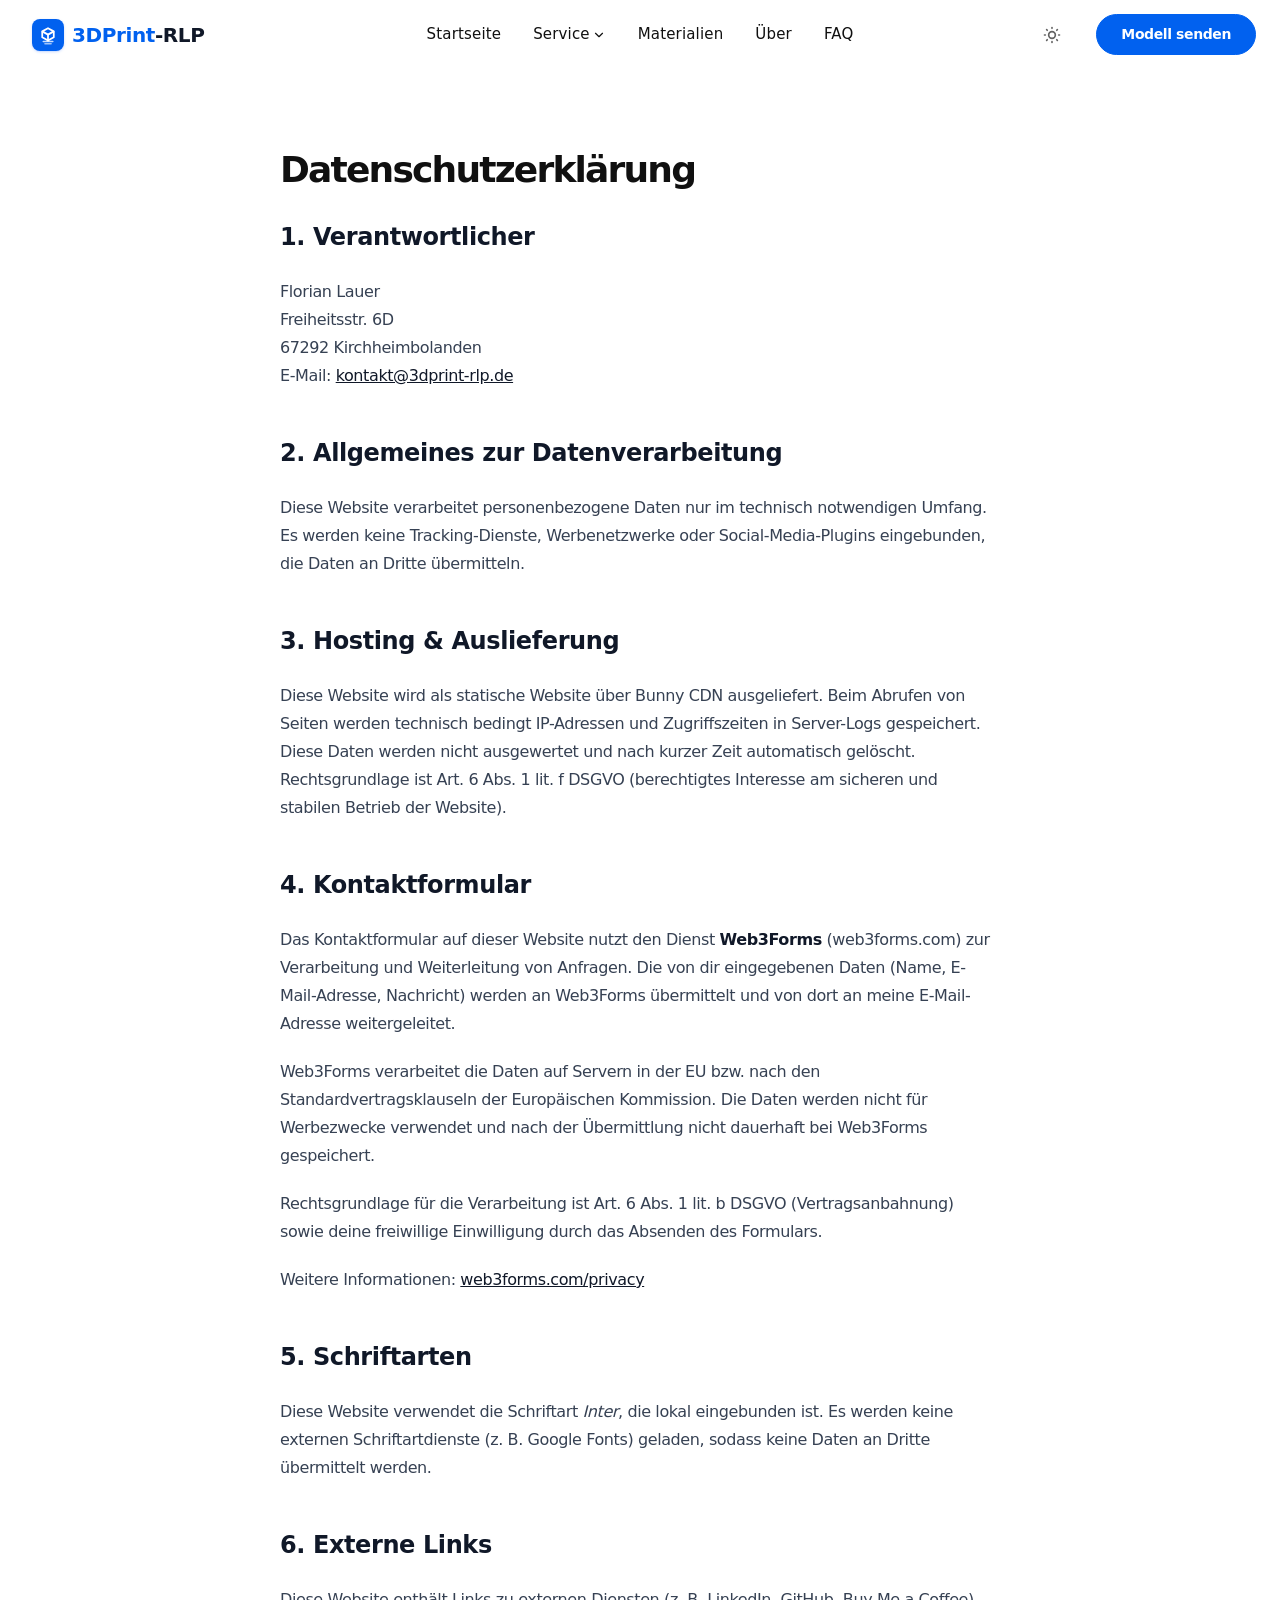
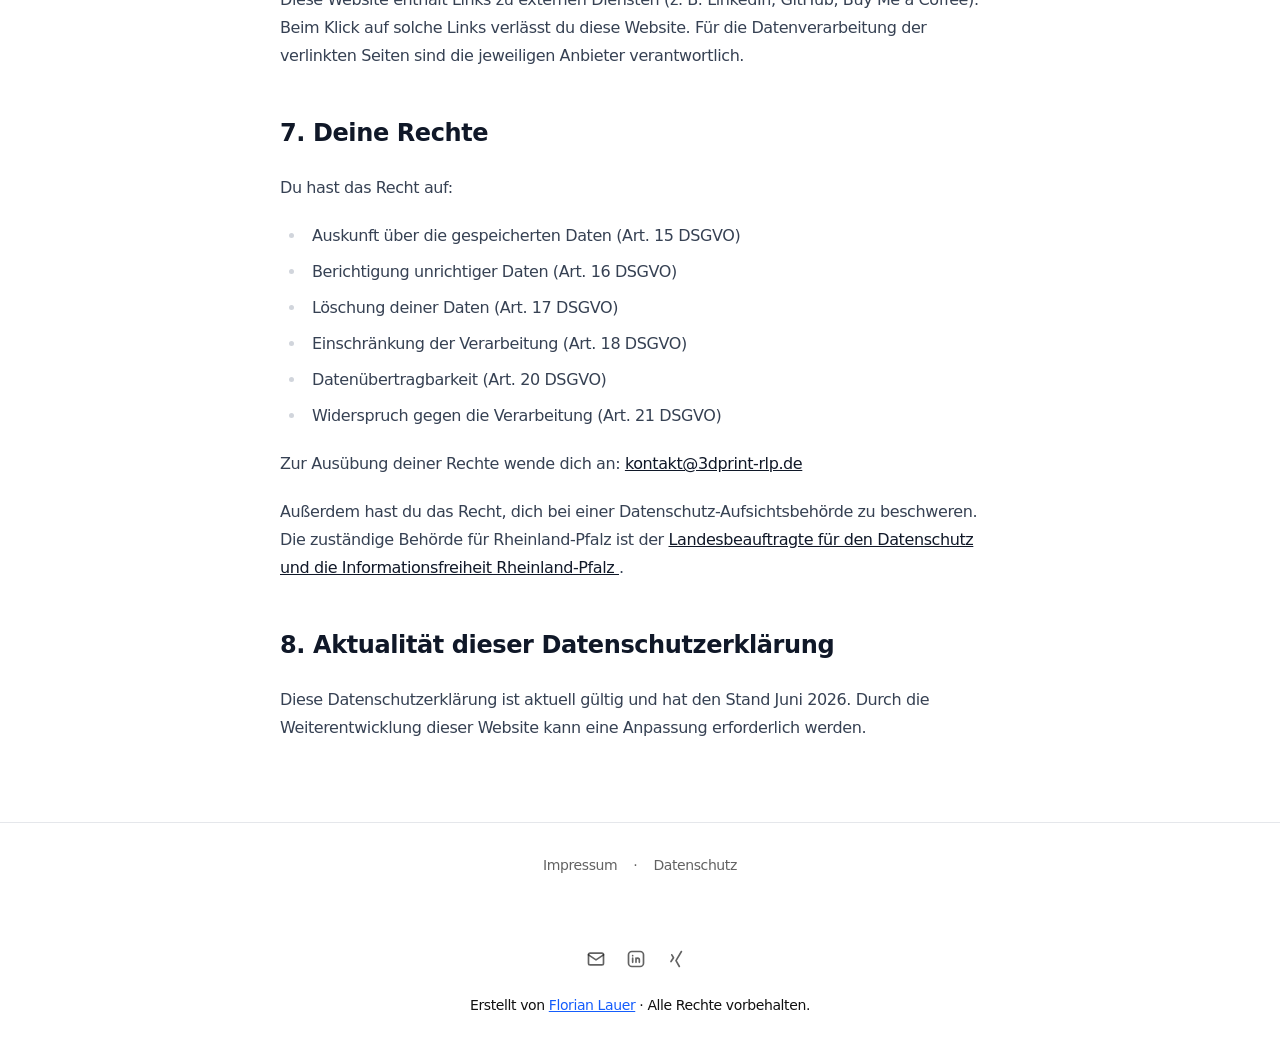
==== datenschutz/index.html @ cd45225e "deploy: laitco/3DPrint-RLP.de-Website@46333b8ae095e469c9eaa00bac19aee03173ee6d" ====
<!DOCTYPE html><html class="2xl:text-[20px]" dir="ltr" lang="de"><head><meta charset="UTF-8"><meta content="width=device-width,initial-scale=1" name="viewport"><link href="/sitemap-index.xml" rel="sitemap"><link href="[data-uri]" rel="shortcut icon"><link href="/_astro/favicon.B-3lZ6lV.svg" rel="icon" type="image/svg+xml"><link href="/_astro/favicon-16x16.CPQlSgik.png" rel="icon" sizes="16x16" type="image/png"><link href="/_astro/favicon-32x32.BfTQ4vm6.png" rel="icon" sizes="32x32" type="image/png"><link href="/_astro/apple-touch-icon.D1D8XJqk.png" rel="apple-touch-icon" sizes="180x180"><link href="/_astro/android-chrome-192x192.CGfPVZnA.png" rel="icon" sizes="192x192" type="image/png"><link href="/_astro/android-chrome-512x512.DG6S8uuY.png" rel="icon" sizes="512x512" type="image/png"><link href="/site.webmanifest" rel="manifest"><style>:root{--cc-font-family:'Inter Variable',sans-serif;--cc-modal-border-radius:1rem;--cc-btn-border-radius:9999px;--cc-bg:#ffffff;--cc-primary-color:#111827;--cc-secondary-color:#6b7280;--cc-btn-primary-bg:rgb(1 97 239);--cc-btn-primary-color:#ffffff;--cc-btn-primary-border-color:rgb(1 97 239);--cc-btn-primary-hover-bg:rgb(1 78 190);--cc-btn-primary-hover-color:#ffffff;--cc-btn-primary-hover-border-color:rgb(1 78 190);--cc-separator-border-color:#e5e7eb;--cc-footer-bg:#f9fafb;--cc-footer-border-color:#e5e7eb}#cc-main.cc--darkmode{--cc-bg:rgb(15 23 42);--cc-primary-color:rgb(229 236 246);--cc-secondary-color:rgb(148 163 184);--cc-btn-primary-bg:rgb(1 97 239);--cc-btn-primary-color:#ffffff;--cc-btn-primary-border-color:rgb(1 97 239);--cc-btn-primary-hover-bg:rgb(1 78 190);--cc-btn-primary-hover-color:#ffffff;--cc-btn-primary-hover-border-color:rgb(1 78 190);--cc-separator-border-color:rgb(255 255 255 / 8%);--cc-footer-bg:rgb(9 15 29);--cc-footer-border-color:rgb(255 255 255 / 8%);--cc-footer-color:rgb(148 163 184)}#cc-main .cm{box-shadow:0 4px 32px rgb(0 0 0 / 20%);border:1px solid var(--cc-separator-border-color)}#cc-main .cm__title{font-weight:600;font-size:1rem}#cc-main .cm__desc{font-size:.875rem;line-height:1.6}#cc-main .cm__btn{font-weight:500;font-size:.875rem}:root{--aw-font-sans:'Inter Variable';--aw-font-serif:'Inter Variable';--aw-font-heading:'Inter Variable';--aw-color-primary:rgb(1 97 239);--aw-color-secondary:rgb(1 84 207);--aw-color-accent:rgb(109 40 217);--aw-color-text-heading:rgb(0 0 0);--aw-color-text-default:rgb(16 16 16);--aw-color-text-muted:rgb(16 16 16 / 66%);--aw-color-bg-page:rgb(255 255 255);--aw-color-bg-page-dark:rgb(3 6 32)}.dark{--aw-font-sans:'Inter Variable';--aw-font-serif:'Inter Variable';--aw-font-heading:'Inter Variable';--aw-color-primary:rgb(1 97 239);--aw-color-secondary:rgb(1 84 207);--aw-color-accent:rgb(109 40 217);--aw-color-text-heading:rgb(247, 248, 248);--aw-color-text-default:rgb(229 236 246);--aw-color-text-muted:rgb(229 236 246 / 66%);--aw-color-bg-page:rgb(3 6 32)}</style><script>!function(){const e="system";function t(e){"dark"===e?document.documentElement.classList.add("dark"):document.documentElement.classList.remove("dark");const t=document.querySelectorAll("[data-aw-toggle-color-scheme] > input");t&&t.length&&t.forEach(t=>{t.checked="dark"!==e})}e&&e.endsWith(":only")||(localStorage.theme,0)?t(e.replace(":only","")):"dark"===localStorage.theme||!("theme"in localStorage)&&window.matchMedia("(prefers-color-scheme: dark)").matches?t("dark"):t("light")}()</script><title>Datenschutzerklärung — 3DPrint-RLP</title><link href="https://www.3dprint-rlp.de/datenschutz" rel="canonical"><meta content="3D-Druck Service in Rheinland-Pfalz: 3D-Modell senden, Material und Zweck beschreiben und gedruckte Bauteile, Prototypen oder Ersatzteile erhalten." name="description"><meta content="noindex, nofollow" name="robots"><meta content="Datenschutzerklärung" property="og:title"><meta content="website" property="og:type"><meta content="https://www.3dprint-rlp.de/_astro/hero-3dprint-rlp-minimal.CckD0odZ_Z41UoC.jpg" property="og:image"><meta content="https://www.3dprint-rlp.de/datenschutz" property="og:url"><meta content="3D-Druck Service in Rheinland-Pfalz: 3D-Modell senden, Material und Zweck beschreiben und gedruckte Bauteile, Prototypen oder Ersatzteile erhalten." property="og:description"><meta content="de" property="og:locale"><meta content="3DPrint-RLP" property="og:site_name"><meta content="https://www.3dprint-rlp.de/_astro/hero-3dprint-rlp-minimal.CckD0odZ_Z41UoC.jpg" property="og:image:url"><meta content="1200" property="og:image:width"><meta content="626" property="og:image:height"><meta content="Datenschutzerklärung" property="og:image:alt"><meta content="summary_large_image" name="twitter:card"><meta content="@LauerFlorian" name="twitter:site"><meta content="@LauerFlorian" name="twitter:creator"><script data-id id="ga-init">if(document.getElementById("ga-init").dataset.id){var d=document.getElementById("ga-init").dataset.id;window.dataLayer=window.dataLayer||[],window.gtag=function(){dataLayer.push(arguments)},window.gtag("js",new Date),window.gtag("config",d)}</script><link href="https://images.unsplash.com" rel="preconnect"><script src="https://cloud.umami.is/script.js" data-website-id="8c199268-29fe-42d0-9d3a-f524d0a5fcac" defer="defer"></script><meta content="true" name="astro-view-transitions-enabled"><meta content="swap" name="astro-view-transitions-fallback"><script src="/_astro/ClientRouter.astro_astro_type_script_index_0_lang.CAqDO0tx.js" type="module"></script><link href="/_astro/Layout.Bp4LLK_G.css" rel="stylesheet"><script src="/_astro/page.JYoqAuaC.js" type="module"></script></head><body class="antialiased bg-page text-default tracking-tight"><script type="module">function t(){const t=document.getElementById("cc-main");if(!t)return;const e=document.documentElement.classList.contains("dark");t.classList.toggle("cc--darkmode",e)}const c=new MutationObserver(t);c.observe(document.documentElement,{attributes:!0,attributeFilter:["class"]}),document.addEventListener("DOMContentLoaded",t)</script><header class="w-full mx-auto border-b border-gray-50/0 ease-in-out flex-none sticky top-0 transition-[opacity] z-40" data-aw-sticky-header="true" id="header"><div class="absolute inset-0"></div><div class="w-full mx-auto max-w-7xl md:grid md:grid-cols-3 md:items-center md:px-6 px-3 py-3 relative text-default"><div class="flex justify-between"><a href="/" class="items-center flex"><span class="items-center flex whitespace-nowrap gap-2 ml-2 rtl:ml-0 rtl:mr-2"><span class="items-center flex justify-center bg-primary h-8 rounded-lg shadow-blue-600/20 shadow-sm text-white w-8" aria-hidden="true"><svg class="w-6 h-6" fill="none" viewBox="0 0 512 512"><path d="M256 111 133 179l123 69 123-69-123-68Z" stroke="currentColor" stroke-width="38" stroke-linejoin="round"></path><path d="M133 179v126l123 69 123-69V179" stroke="currentColor" stroke-width="38" stroke-linejoin="round"></path><path d="M256 248v126" stroke="currentColor" stroke-width="38" stroke-linecap="round"></path><path d="M154 397h204" stroke="currentColor" stroke-width="32" stroke-linecap="round" opacity="0.78"></path><path d="M190 443h132" stroke="currentColor" stroke-width="32" stroke-linecap="round" opacity="0.62"></path></svg> </span><span class="font-bold md:text-xl text-2xl"><span class="text-primary">3DPrint</span><span class="dark:text-white text-gray-900">-RLP</span></span></span></a><div class="items-center flex md:hidden"><button class="items-center flex flex-col cursor-pointer group h-12 justify-center rounded w-12" type="button" aria-label="Toggle Menu" data-aw-toggle-menu><span class="sr-only">Toggle Menu</span> <span class="transition bg-black dark:bg-white duration-200 ease h-0.5 my-1 opacity-80 rounded-full transform w-6 group-[.expanded]:rotate-45 group-[.expanded]:translate-y-2.5" aria-hidden="true"></span> <span class="transition bg-black dark:bg-white duration-200 ease h-0.5 my-1 opacity-80 rounded-full transform w-6 group-[.expanded]:opacity-0" aria-hidden="true"></span> <span class="transition bg-black dark:bg-white duration-200 ease h-0.5 my-1 opacity-80 rounded-full transform w-6 group-[.expanded]:-rotate-45 group-[.expanded]:-translate-y-2.5" aria-hidden="true"></span></button></div></div><nav aria-label="Main navigation" class="items-center md:w-auto w-full hidden md:flex md:justify-self-center md:mx-5 md:overflow-visible overflow-x-hidden overflow-y-auto text-default"><ul class="flex flex-col font-medium md:flex-row md:justify-center md:self-center md:text-[0.9375rem] md:w-auto text-xl tracking-[0.01rem] w-full"><li class><a href="/" class="items-center flex whitespace-nowrap dark:hover:text-white hover:text-link px-4 py-3">Startseite</a></li><li class="dropdown"><button class="items-center flex whitespace-nowrap dark:hover:text-white hover:text-link px-4 py-3" type="button">Service <svg class="rtl:ml-0 h-3.5 hidden md:inline ml-0.5 rtl:mr-0.5 w-3.5" data-icon="tabler:chevron-down" height="1em" width="1em"><symbol id="ai:tabler:chevron-down" viewBox="0 0 24 24"><path d="m6 9l6 6l6-6" stroke="currentColor" stroke-width="2" stroke-linecap="round" fill="none" stroke-linejoin="round"/></symbol><use href="#ai:tabler:chevron-down"></use></svg></button><ul class="dark:md:bg-dark drop-shadow-xl dropdown-menu font-medium md:absolute md:backdrop-blur-md md:bg-white/90 md:hidden md:min-w-[200px] md:pl-0 pl-4 rounded"><li><a href="/#fuer-wen" class="dark:hover:bg-gray-700 block dark:hover:text-white first:rounded-t hover:text-link last:rounded-b md:hover:bg-gray-100 px-5 py-2 whitespace-no-wrap">Für wen?</a></li><li><a href="/#leistungen" class="dark:hover:bg-gray-700 block dark:hover:text-white first:rounded-t hover:text-link last:rounded-b md:hover:bg-gray-100 px-5 py-2 whitespace-no-wrap">Leistungen</a></li><li><a href="/#ablauf" class="dark:hover:bg-gray-700 block dark:hover:text-white first:rounded-t hover:text-link last:rounded-b md:hover:bg-gray-100 px-5 py-2 whitespace-no-wrap">Ablauf</a></li></ul></li><li class><a href="/#materialien" class="items-center flex whitespace-nowrap dark:hover:text-white hover:text-link px-4 py-3">Materialien</a></li><li class><a href="/#ueber-mich" class="items-center flex whitespace-nowrap dark:hover:text-white hover:text-link px-4 py-3">Über</a></li><li class><a href="/#faq" class="items-center flex whitespace-nowrap dark:hover:text-white hover:text-link px-4 py-3">FAQ</a></li></ul></nav><div class="items-center md:w-auto w-full hidden md:flex bottom-0 fixed justify-end left-0 md:justify-self-end md:mb-0 md:p-0 md:self-center md:static p-3 rtl:left-auto rtl:right-0"><div class="items-center flex justify-between md:w-auto w-full"><div class="flex"><button class="items-center rounded-lg dark:focus:ring-gray-700 dark:hover:bg-gray-700 dark:text-gray-400 focus:outline-none focus:ring-4 focus:ring-gray-200 hover:bg-gray-100 inline-flex p-2.5 text-muted text-sm" type="button" aria-label="Toggle between Dark and Light mode" data-aw-toggle-color-scheme><svg class="w-6 h-6 md:h-5 md:inline-block md:w-5" data-icon="tabler:sun" height="1em" width="1em"><symbol id="ai:tabler:sun" viewBox="0 0 24 24"><path d="M8 12a4 4 0 1 0 8 0a4 4 0 1 0-8 0m-5 0h1m8-9v1m8 8h1m-9 8v1M5.6 5.6l.7.7m12.1-.7l-.7.7m0 11.4l.7.7m-12.1-.7l-.7.7" stroke="currentColor" stroke-width="2" stroke-linecap="round" fill="none" stroke-linejoin="round"/></symbol><use href="#ai:tabler:sun"></use></svg></button></div><span class="rtl:ml-0 ml-4 rtl:mr-4"><a href="/form" class="btn-primary font-semibold md:px-6 ml-2 px-5.5 py-2.5 shadow-none text-sm w-auto">Modell senden</a></span></div></div></div></header><main><section class="md:py-20 py-16"><div class="mx-auto px-4 sm:px-6 max-w-3xl"><h1 class="dark:text-white font-bold font-heading leading-tighter mb-8 text-4xl tracking-tighter">Datenschutzerklärung</h1><div class="dark:prose-invert max-w-none prose"><h2>1. Verantwortlicher</h2><p>Florian Lauer<br>Freiheitsstr. 6D<br>67292 Kirchheimbolanden<br>E-Mail: <a href="mailto:kontakt@3dprint-rlp.de">kontakt@3dprint-rlp.de</a></p><h2>2. Allgemeines zur Datenverarbeitung</h2><p>Diese Website verarbeitet personenbezogene Daten nur im technisch notwendigen Umfang. Es werden keine Tracking-Dienste, Werbenetzwerke oder Social-Media-Plugins eingebunden, die Daten an Dritte übermitteln.</p><h2>3. Hosting & Auslieferung</h2><p>Diese Website wird als statische Website über Bunny CDN ausgeliefert. Beim Abrufen von Seiten werden technisch bedingt IP-Adressen und Zugriffszeiten in Server-Logs gespeichert. Diese Daten werden nicht ausgewertet und nach kurzer Zeit automatisch gelöscht. Rechtsgrundlage ist Art. 6 Abs. 1 lit. f DSGVO (berechtigtes Interesse am sicheren und stabilen Betrieb der Website).</p><h2>4. Kontaktformular</h2><p>Das Kontaktformular auf dieser Website nutzt den Dienst <strong>Web3Forms</strong> (web3forms.com) zur Verarbeitung und Weiterleitung von Anfragen. Die von dir eingegebenen Daten (Name, E-Mail-Adresse, Nachricht) werden an Web3Forms übermittelt und von dort an meine E-Mail-Adresse weitergeleitet.</p><p>Web3Forms verarbeitet die Daten auf Servern in der EU bzw. nach den Standardvertragsklauseln der Europäischen Kommission. Die Daten werden nicht für Werbezwecke verwendet und nach der Übermittlung nicht dauerhaft bei Web3Forms gespeichert.</p><p>Rechtsgrundlage für die Verarbeitung ist Art. 6 Abs. 1 lit. b DSGVO (Vertragsanbahnung) sowie deine freiwillige Einwilligung durch das Absenden des Formulars.</p><p>Weitere Informationen: <a href="https://web3forms.com/privacy" rel="noopener" target="_blank">web3forms.com/privacy</a></p><h2>5. Schriftarten</h2><p>Diese Website verwendet die Schriftart <em>Inter</em>, die lokal eingebunden ist. Es werden keine externen Schriftartdienste (z. B. Google Fonts) geladen, sodass keine Daten an Dritte übermittelt werden.</p><h2>6. Externe Links</h2><p>Diese Website enthält Links zu externen Diensten (z. B. LinkedIn, GitHub, Buy Me a Coffee). Beim Klick auf solche Links verlässt du diese Website. Für die Datenverarbeitung der verlinkten Seiten sind die jeweiligen Anbieter verantwortlich.</p><h2>7. Deine Rechte</h2><p>Du hast das Recht auf:</p><ul><li>Auskunft über die gespeicherten Daten (Art. 15 DSGVO)</li><li>Berichtigung unrichtiger Daten (Art. 16 DSGVO)</li><li>Löschung deiner Daten (Art. 17 DSGVO)</li><li>Einschränkung der Verarbeitung (Art. 18 DSGVO)</li><li>Datenübertragbarkeit (Art. 20 DSGVO)</li><li>Widerspruch gegen die Verarbeitung (Art. 21 DSGVO)</li></ul><p>Zur Ausübung deiner Rechte wende dich an: <a href="mailto:kontakt@3dprint-rlp.de">kontakt@3dprint-rlp.de</a></p><p>Außerdem hast du das Recht, dich bei einer Datenschutz-Aufsichtsbehörde zu beschweren. Die zuständige Behörde für Rheinland-Pfalz ist der <a href="https://www.datenschutz.rlp.de" rel="noopener" target="_blank">Landesbeauftragte für den Datenschutz und die Informationsfreiheit Rheinland-Pfalz </a>.</p><h2>8. Aktualität dieser Datenschutzerklärung</h2><p>Diese Datenschutzerklärung ist aktuell gültig und hat den Stand Juni 2026. Durch die Weiterentwicklung dieser Website kann eine Anpassung erforderlich werden.</p></div></div></section></main><footer class="border-gray-200 border-t dark:border-slate-800 not-prose relative"><div class="absolute inset-0 dark:bg-dark pointer-events-none" aria-hidden="true"></div><div class="mx-auto max-w-7xl relative dark:text-slate-300 intersect-no-queue intersect-once intersect-quarter motion-safe:md:intersect:animate-fade motion-safe:md:opacity-0 px-4 sm:px-6"><div class="flex justify-center gap-4 py-8 text-sm"><a href="/impressum" class="transition dark:text-gray-400 duration-150 ease-in-out hover:text-gray-700 hover:underline text-muted">Impressum</a> <span class="text-muted">·</span><a href="/datenschutz" class="transition dark:text-gray-400 duration-150 ease-in-out hover:text-gray-700 hover:underline text-muted">Datenschutz</a></div><div class="items-center flex flex-col gap-4 md:py-8 py-6"><ul class="flex -ml-2"><li><a href="mailto:kontakt@3dprint-rlp.de" class="items-center rounded-lg dark:focus:ring-gray-700 dark:hover:bg-gray-700 dark:text-gray-400 focus:outline-none focus:ring-4 focus:ring-gray-200 hover:bg-gray-100 inline-flex p-2.5 text-muted text-sm" aria-label="E-Mail"><svg class="h-5 w-5" data-icon="tabler:mail" height="1em" width="1em"><symbol id="ai:tabler:mail" viewBox="0 0 24 24"><g fill="none" stroke="currentColor" stroke-linecap="round" stroke-linejoin="round" stroke-width="2"><path d="M3 7a2 2 0 0 1 2-2h14a2 2 0 0 1 2 2v10a2 2 0 0 1-2 2H5a2 2 0 0 1-2-2z"/><path d="m3 7l9 6l9-6"/></g></symbol><use href="#ai:tabler:mail"></use></svg></a></li><li><a href="https://www.linkedin.com/in/florian-lauer-549368309/" class="items-center rounded-lg dark:focus:ring-gray-700 dark:hover:bg-gray-700 dark:text-gray-400 focus:outline-none focus:ring-4 focus:ring-gray-200 hover:bg-gray-100 inline-flex p-2.5 text-muted text-sm" aria-label="LinkedIn"><svg class="h-5 w-5" data-icon="tabler:brand-linkedin" height="1em" width="1em"><symbol id="ai:tabler:brand-linkedin" viewBox="0 0 24 24"><g fill="none" stroke="currentColor" stroke-linecap="round" stroke-linejoin="round" stroke-width="2"><path d="M8 11v5m0-8v.01M12 16v-5m4 5v-3a2 2 0 1 0-4 0"/><path d="M3 7a4 4 0 0 1 4-4h10a4 4 0 0 1 4 4v10a4 4 0 0 1-4 4H7a4 4 0 0 1-4-4z"/></g></symbol><use href="#ai:tabler:brand-linkedin"></use></svg></a></li><li><a href="https://www.xing.com/profile/Florian_Lauer5" class="items-center rounded-lg dark:focus:ring-gray-700 dark:hover:bg-gray-700 dark:text-gray-400 focus:outline-none focus:ring-4 focus:ring-gray-200 hover:bg-gray-100 inline-flex p-2.5 text-muted text-sm" aria-label="XING"><svg class="h-5 w-5" data-icon="tabler:brand-xing" height="1em" width="1em"><symbol id="ai:tabler:brand-xing" viewBox="0 0 24 24"><path d="m16 21l-4-7l6.5-11M7 7l2 3.5L6 15" stroke="currentColor" stroke-width="2" stroke-linecap="round" fill="none" stroke-linejoin="round"/></symbol><use href="#ai:tabler:brand-xing"></use></svg></a></li></ul><div class="dark:text-muted text-center text-sm">Erstellt von <a href="https://www.laitco.de" class="dark:text-muted text-blue-600 underline" rel="noopener" target="_blank">Florian Lauer</a> · Alle Rechte vorbehalten.</div></div></div></footer><script>!function(){const e="system";if(window.basic_script)return;function t(e){"dark"===e?document.documentElement.classList.add("dark"):document.documentElement.classList.remove("dark")}window.basic_script=!0;const a=function(){e&&e.endsWith(":only")||(localStorage.theme,0)?t(e.replace(":only","")):"dark"===localStorage.theme||!("theme"in localStorage)&&window.matchMedia("(prefers-color-scheme: dark)").matches?t("dark"):t("light")};function d(e,t,a){const d="string"==typeof e?document.querySelectorAll(e):e;d&&d.length&&d.forEach(e=>{e.addEventListener(t,t=>a(t,e),!1)})}a();const o=function(){let t=window.scrollY,a=!0;d("#header nav","click",function(){document.querySelector("[data-aw-toggle-menu]")?.classList.remove("expanded"),document.body.classList.remove("overflow-hidden"),document.getElementById("header")?.classList.remove("h-screen"),document.getElementById("header")?.classList.remove("expanded"),document.getElementById("header")?.classList.remove("bg-page"),document.querySelector("#header nav")?.classList.add("hidden"),document.querySelector("#header > div > div:last-child")?.classList.add("hidden")}),d("[data-aw-toggle-menu]","click",function(e,t){t.classList.toggle("expanded"),document.body.classList.toggle("overflow-hidden"),document.getElementById("header")?.classList.toggle("h-screen"),document.getElementById("header")?.classList.toggle("expanded"),document.getElementById("header")?.classList.toggle("bg-page"),document.querySelector("#header nav")?.classList.toggle("hidden"),document.querySelector("#header > div > div:last-child")?.classList.toggle("hidden")}),d("[data-aw-toggle-color-scheme]","click",function(){e.endsWith(":only")||(Observer.removeAnimationDelay(),document.documentElement.classList.toggle("dark"),localStorage.theme=document.documentElement.classList.contains("dark")?"dark":"light")}),d("[data-aw-social-share]","click",function(e,t){const a=t.getAttribute("data-aw-social-share"),d=encodeURIComponent(t.getAttribute("data-aw-url")),o=encodeURIComponent(t.getAttribute("data-aw-text"));let n;switch(a){case"facebook":n=`https://www.facebook.com/sharer.php?u=${d}`;break;case"twitter":n=`https://twitter.com/intent/tweet?url=${d}&text=${o}`;break;case"linkedin":n=`https://www.linkedin.com/shareArticle?mini=true&url=${d}&title=${o}`;break;case"whatsapp":n=`https://wa.me/?text=${o}%20${d}`;break;case"mail":n=`mailto:?subject=%22${o}%22&body=${o}%20${d}`;break;default:return}const c=document.createElement("a");c.target="_blank",c.href=n,c.click()});function o(){const e=document.querySelector("#header[data-aw-sticky-header]");e&&(t>60&&!e.classList.contains("scroll")?e.classList.add("scroll"):t<=60&&e.classList.contains("scroll")&&e.classList.remove("scroll"),a=!1)}window.matchMedia("(max-width: 767px)").addEventListener("change",function(){document.querySelector("[data-aw-toggle-menu]")?.classList.remove("expanded"),document.body.classList.remove("overflow-hidden"),document.getElementById("header")?.classList.remove("h-screen"),document.getElementById("header")?.classList.remove("expanded"),document.getElementById("header")?.classList.remove("bg-page"),document.querySelector("#header nav")?.classList.add("hidden"),document.querySelector("#header > div > div:last-child")?.classList.add("hidden")}),o(),d([document],"scroll",function(){t=window.scrollY,a||(window.requestAnimationFrame(()=>{o()}),a=!0)})},n=function(){document.documentElement.classList.add("motion-safe:scroll-smooth");const e=document.querySelector("[data-aw-toggle-menu]");e&&e.classList.remove("expanded"),document.body.classList.remove("overflow-hidden"),document.getElementById("header")?.classList.remove("h-screen"),document.getElementById("header")?.classList.remove("expanded"),document.querySelector("#header nav")?.classList.add("hidden")};window.onload=o,window.onpageshow=n,document.addEventListener("astro:after-swap",()=>{a(),o(),n()})}()</script><script>const Observer={observer:null,delayBetweenAnimations:100,animationCounter:0,elements:null,start(t){this.observer&&this.observer.disconnect(),this.animationCounter=0;this.elements=Array.from(document.querySelectorAll(['[class*=" intersect:"]','[class*=":intersect:"]','[class^="intersect:"]','[class="intersect"]','[class*=" intersect "]','[class^="intersect "]','[class$=" intersect"]'].join(",")));if(this.elements.forEach(t=>{var e;t.setAttribute("no-intersect",""),t._intersectionThreshold=(e=t).classList.contains("intersect-full")?.99:e.classList.contains("intersect-half")?.5:e.classList.contains("intersect-quarter")?.25:0}),t){const t=window.innerHeight;this.elements.forEach(e=>{const s=e.getBoundingClientRect();s.top<t&&s.bottom>0&&(e.removeAttribute("no-intersect"),e.setAttribute("data-animated","true"),e.style.animationDuration="0s")})}this.observer=new IntersectionObserver(t=>{t.forEach(t=>{requestAnimationFrame(()=>{const e=t.target,s=t.intersectionRatio,n=e._intersectionThreshold;if(e.classList.contains("intersect-no-queue"))t.isIntersecting?(e.removeAttribute("no-intersect"),e.classList.contains("intersect-once")&&this.observer.unobserve(e)):e.setAttribute("no-intersect","");else if(s>=n){if(!e.hasAttribute("data-animated")){e.removeAttribute("no-intersect"),e.setAttribute("data-animated","true"),e.style.animationDuration="";const t=this.animationCounter*this.delayBetweenAnimations;this.animationCounter++,e.style.transitionDelay=`${t}ms`,e.style.animationDelay=`${t}ms`,e.classList.contains("intersect-once")&&this.observer.unobserve(e)}}else e.setAttribute("no-intersect",""),e.removeAttribute("data-animated"),e.style.transitionDelay="",e.style.animationDelay="",e.style.animationDuration="",this.animationCounter=0})})},{threshold:[0,.25,.5,.99]}),this.elements.forEach(t=>{t.hasAttribute("data-animated")||this.observer.observe(t)})},removeAnimationDelay(){this.elements.forEach(t=>{"true"===t.getAttribute("data-animated")&&(t.style.transitionDelay="",t.style.animationDelay="")})}};Observer.start(!1),document.addEventListener("astro:after-swap",()=>{Observer.start(!0)})</script></body></html>
---- _astro/Layout.Bp4LLK_G.css ----
#cc-main{background:0 0;color:var(--cc-primary-color);font-family:var(--cc-font-family);font-size:16px;font-weight:400;-webkit-font-smoothing:antialiased;-moz-osx-font-smoothing:grayscale;line-height:1.15;position:relative;text-rendering:optimizeLegibility;-webkit-text-size-adjust:100%;position:fixed;z-index:var(--cc-z-index)}#cc-main :after,#cc-main :before,#cc-main a,#cc-main button,#cc-main div,#cc-main h2,#cc-main input,#cc-main p,#cc-main span{all:unset;box-sizing:border-box}#cc-main .pm__badge,#cc-main button{all:initial;box-sizing:border-box;color:unset;visibility:unset}#cc-main .pm__badge,#cc-main a,#cc-main button,#cc-main input{-webkit-appearance:none;appearance:none;cursor:pointer;font-family:inherit;font-size:100%;line-height:normal;margin:0;outline:revert;outline-offset:2px;overflow:hidden}#cc-main table,#cc-main tbody,#cc-main td,#cc-main th,#cc-main thead,#cc-main tr{all:revert;color:inherit;font-family:inherit;font-size:inherit;font-weight:inherit}:root{--cc-font-family:-apple-system,BlinkMacSystemFont,"Segoe UI",Roboto,Helvetica,Arial,sans-serif,"Apple Color Emoji","Segoe UI Emoji","Segoe UI Symbol";--cc-modal-border-radius:.5rem;--cc-btn-border-radius:.4rem;--cc-modal-transition-duration:.25s;--cc-link-color:var(--cc-btn-primary-bg);--cc-modal-margin:1rem;--cc-z-index:2147483647;--cc-bg:#fff;--cc-primary-color:#2c2f31;--cc-secondary-color:#5e6266;--cc-btn-primary-bg:#30363c;--cc-btn-primary-color:#fff;--cc-btn-primary-border-color:var(--cc-btn-primary-bg);--cc-btn-primary-hover-bg:#000;--cc-btn-primary-hover-color:#fff;--cc-btn-primary-hover-border-color:var(--cc-btn-primary-hover-bg);--cc-btn-secondary-bg:#eaeff2;--cc-btn-secondary-color:var(--cc-primary-color);--cc-btn-secondary-border-color:var(--cc-btn-secondary-bg);--cc-btn-secondary-hover-bg:#d4dae0;--cc-btn-secondary-hover-color:#000;--cc-btn-secondary-hover-border-color:#d4dae0;--cc-separator-border-color:#f0f4f7;--cc-toggle-on-bg:var(--cc-btn-primary-bg);--cc-toggle-off-bg:#667481;--cc-toggle-on-knob-bg:#fff;--cc-toggle-off-knob-bg:var(--cc-toggle-on-knob-bg);--cc-toggle-enabled-icon-color:var(--cc-bg);--cc-toggle-disabled-icon-color:var(--cc-bg);--cc-toggle-readonly-bg:#d5dee2;--cc-toggle-readonly-knob-bg:#fff;--cc-toggle-readonly-knob-icon-color:var(--cc-toggle-readonly-bg);--cc-section-category-border:var(--cc-cookie-category-block-bg);--cc-cookie-category-block-bg:#f0f4f7;--cc-cookie-category-block-border:#f0f4f7;--cc-cookie-category-block-hover-bg:#e9eff4;--cc-cookie-category-block-hover-border:#e9eff4;--cc-cookie-category-expanded-block-bg:transparent;--cc-cookie-category-expanded-block-hover-bg:#dee4e9;--cc-overlay-bg:rgba(0,0,0,.65);--cc-webkit-scrollbar-bg:var(--cc-section-category-border);--cc-webkit-scrollbar-hover-bg:var(--cc-btn-primary-hover-bg);--cc-footer-bg:var(--cc-btn-secondary-bg);--cc-footer-color:var(--cc-secondary-color);--cc-footer-border-color:#e4eaed;--cc-pm-toggle-border-radius:4em}#cc-main.cc--rtl{direction:rtl}#cc-main .cm__title,#cc-main a,#cc-main b,#cc-main em,#cc-main strong{font-weight:600}#cc-main button>span{pointer-events:none}#cc-main .cc__link,#cc-main a{background-image:linear-gradient(currentColor,currentColor);background-position:0 100%;background-repeat:no-repeat;background-size:0 1px;font-weight:600;position:relative;transition:background-size .25s,color .25s ease}#cc-main .cc__link:hover,#cc-main a:hover{background-size:100% 1px;color:var(--cc-primary-color)}#cc-main .cc__link{color:var(--cc-link-color)}#cc-main .cm__desc,#cc-main .pm__body{overscroll-behavior:auto contain;scrollbar-width:thin}@media screen and (min-width:640px){#cc-main ::-webkit-scrollbar,#cc-main ::-webkit-scrollbar-thumb,#cc-main ::-webkit-scrollbar-track{all:revert}#cc-main ::-webkit-scrollbar-thumb{-webkit-background-clip:padding-box;background-clip:padding-box;background:var(--cc-toggle-readonly-bg);border:.25rem solid var(--cc-bg);border-radius:1rem}#cc-main ::-webkit-scrollbar-thumb:hover{background:var(--cc-toggle-off-bg)}#cc-main ::-webkit-scrollbar{background:0 0;width:12px}}html.disable--interaction.show--consent,html.disable--interaction.show--consent body{height:auto!important;overflow:hidden!important}@media (prefers-reduced-motion){#cc-main{--cc-modal-transition-duration:0s}}.cc--darkmode{--cc-bg:#161a1c;--cc-primary-color:#ebf3f6;--cc-secondary-color:#aebbc5;--cc-btn-primary-bg:#c2d0e0;--cc-btn-primary-color:var(--cc-bg);--cc-btn-primary-border-color:var(--cc-btn-primary-bg);--cc-btn-primary-hover-bg:#98a7b6;--cc-btn-primary-hover-color:#000;--cc-btn-primary-hover-border-color:var(--cc-btn-primary-hover-bg);--cc-btn-secondary-bg:#242c31;--cc-btn-secondary-color:var(--cc-primary-color);--cc-btn-secondary-border-color:var(--cc-btn-secondary-bg);--cc-btn-secondary-hover-bg:#353d43;--cc-btn-secondary-hover-color:#fff;--cc-btn-secondary-hover-border-color:var(--cc-btn-secondary-hover-bg);--cc-separator-border-color:#222a30;--cc-toggle-on-bg:var(--cc-btn-primary-bg);--cc-toggle-off-bg:#525f6b;--cc-toggle-on-knob-bg:var(--cc-btn-primary-color);--cc-toggle-off-knob-bg:var(--cc-btn-primary-color);--cc-toggle-enabled-icon-color:var(--cc-btn-primary-color);--cc-toggle-disabled-icon-color:var(--cc-btn-primary-color);--cc-toggle-readonly-bg:#343e45;--cc-toggle-readonly-knob-bg:#5f6b72;--cc-toggle-readonly-knob-icon-color:var(--cc-toggle-readonly-bg);--cc-section-category-border:#1e2428;--cc-cookie-category-block-bg:#1e2428;--cc-cookie-category-block-border:var(--cc-section-category-border);--cc-cookie-category-block-hover-bg:#242c31;--cc-cookie-category-block-hover-border:#232a2f;--cc-cookie-category-expanded-block-bg:transparent;--cc-cookie-category-expanded-block-hover-bg:var(--cc-toggle-readonly-bg);--cc-overlay-bg:rgba(0,0,0,.65);--cc-webkit-scrollbar-bg:var(--cc-section-category-border);--cc-webkit-scrollbar-hover-bg:var(--cc-btn-primary-hover-bg);--cc-footer-bg:#0c0e0f;--cc-footer-color:var(--cc-secondary-color);--cc-footer-border-color:#060809}.cc--darkmode #cc-main{color-scheme:dark}#cc-main .cm{background:var(--cc-bg);border-radius:var(--cc-modal-border-radius);box-shadow:0 .625em 1.875em #0000024d;display:flex;flex-direction:column;max-width:24rem;opacity:0;overflow:hidden;position:fixed;transform:translateY(1.6em);visibility:hidden;z-index:1}#cc-main .cm--top{top:var(--cc-modal-margin)}#cc-main .cm--middle{top:50%;transform:translateY(calc(-50% + 1.6em))}#cc-main .cm--bottom{bottom:var(--cc-modal-margin)}#cc-main .cm--center{left:var(--cc-modal-margin);margin:0 auto;right:var(--cc-modal-margin);width:unset}#cc-main .cm--left{left:var(--cc-modal-margin);margin-right:var(--cc-modal-margin)}#cc-main .cm--right{margin-left:var(--cc-modal-margin);right:var(--cc-modal-margin)}#cc-main .cm__body{display:flex;flex-direction:column;justify-content:space-between;position:relative}#cc-main .cm__btns,#cc-main .cm__links{padding:1rem 1.3rem;width:unset}#cc-main .cm__texts{display:flex;flex:1;flex-direction:column;justify-content:center;padding:1rem 0 0}#cc-main .cm__desc,#cc-main .cm__title{padding:0 1.3rem}#cc-main .cm__title{font-size:1.05em}#cc-main .cm__title+.cm__desc{margin-top:1.1em}#cc-main .cm__desc{color:var(--cc-secondary-color);font-size:.9em;line-height:1.5;max-height:40vh;overflow-x:visible;overflow-y:auto;padding-bottom:1em}#cc-main .cm__btns{border-top:1px solid var(--cc-separator-border-color);display:flex;flex-direction:column;justify-content:center}#cc-main .cm__btn-group{display:grid;grid-auto-columns:minmax(0,1fr)}#cc-main .cm__btn+.cm__btn,#cc-main .cm__btn-group+.cm__btn-group{margin-top:.375rem}#cc-main .cm--flip .cm__btn+.cm__btn,#cc-main .cm--flip .cm__btn-group+.cm__btn-group{margin-bottom:.375rem;margin-top:0}#cc-main .cm--inline .cm__btn+.cm__btn{margin-left:.375rem;margin-top:0}#cc-main .cm--inline.cm--flip .cm__btn+.cm__btn{margin-bottom:0;margin-left:0;margin-right:.375rem}#cc-main .cm--inline.cm--flip .cm__btn-group+.cm__btn-group{margin-bottom:.375rem;margin-right:0}#cc-main .cm--wide .cm__btn+.cm__btn,#cc-main .cm--wide .cm__btn-group+.cm__btn-group{margin-left:.375rem;margin-top:0}#cc-main .cm--wide.cm--flip .cm__btn+.cm__btn,#cc-main .cm--wide.cm--flip .cm__btn-group+.cm__btn-group{margin-bottom:0;margin-right:.375rem}#cc-main .cm--bar:not(.cm--inline) .cm__btn-group--uneven,#cc-main .cm--wide .cm__btn-group--uneven{display:flex;flex:1;justify-content:space-between}#cc-main .cm--bar:not(.cm--inline).cm--flip .cm__btn-group--uneven,#cc-main .cm--wide.cm--flip .cm__btn-group--uneven{flex-direction:row-reverse}#cc-main .cm__btn{background:var(--cc-btn-primary-bg);border:1px solid var(--cc-btn-primary-border-color);border-radius:var(--cc-btn-border-radius);color:var(--cc-btn-primary-color);font-size:.82em;font-weight:600;min-height:42px;padding:.5em 1em;text-align:center}#cc-main .cm__btn:hover{background:var(--cc-btn-primary-hover-bg);border-color:var(--cc-btn-primary-hover-border-color);color:var(--cc-btn-primary-hover-color)}#cc-main .cm__btn--secondary{background:var(--cc-btn-secondary-bg);border-color:var(--cc-btn-secondary-border-color);color:var(--cc-btn-secondary-color)}#cc-main .cm__btn--secondary:hover{background:var(--cc-btn-secondary-hover-bg);border-color:var(--cc-btn-secondary-hover-border-color);color:var(--cc-btn-secondary-hover-color)}#cc-main .cm__btn--close{border-radius:0;border-bottom-left-radius:var(--cc-btn-border-radius);border-right:none;border-top:none;display:none;font-size:1em;height:42px;min-width:auto!important;overflow:hidden;padding:0!important;position:absolute;right:0;top:0;width:42px}#cc-main .cm__btn--close svg{stroke:var(--cc-btn-primary-color);transform:scale(.5);transition:stroke .15s ease}#cc-main .cm__btn--close:hover svg{stroke:var(--cc-btn-primary-hover-color)}#cc-main .cm__btn--close.cm__btn--secondary svg{stroke:var(--cc-btn-secondary-color)}#cc-main .cm__btn--close.cm__btn--secondary:hover svg{stroke:var(--cc-btn-secondary-hover-color)}#cc-main .cm__btn--close+.cm__texts .cm__title{padding-right:3rem}#cc-main .cm--inline .cm__btn-group{grid-auto-flow:column}#cc-main .cm__footer{background:var(--cc-footer-bg);border-top:1px solid var(--cc-footer-border-color);color:var(--cc-footer-color);padding:.4em 0 .5em}#cc-main .cm__links{display:flex;flex-direction:row;padding-bottom:0;padding-top:0}#cc-main .cm__link-group{display:flex;flex-direction:row;font-size:.8em;width:100%}#cc-main .cm__link-group>*+*{margin-left:1.3rem}#cc-main .cm--flip .cm__btn:last-child{grid-row:1}#cc-main .cm--inline.cm--flip .cm__btn:last-child{grid-column:1}#cc-main .cm--box .cm__btn--close{display:block}#cc-main .cm--box.cm--flip .cm__btns{flex-direction:column-reverse}#cc-main .cm--box.cm--wide{max-width:36em}#cc-main .cm--box.cm--wide .cm__btns{flex-direction:row;justify-content:space-between}#cc-main .cm--box.cm--wide .cm__btn-group{grid-auto-flow:column}#cc-main .cm--box.cm--wide .cm__btn{min-width:120px;padding-left:1.8em;padding-right:1.8em}#cc-main .cm--box.cm--wide.cm--flip .cm__btns{flex-direction:row-reverse}#cc-main .cm--box.cm--wide.cm--flip .cm__btn:last-child{grid-column:1}#cc-main .cm--cloud{max-width:54em;width:unset}#cc-main .cm--cloud .cm__body{flex-direction:row}#cc-main .cm--cloud .cm__texts{flex:1}#cc-main .cm--cloud .cm__desc{max-height:9.4em}#cc-main .cm--cloud .cm__btns{border-left:1px solid var(--cc-separator-border-color);border-top:none;max-width:23em}#cc-main .cm--cloud .cm__btn-group{flex-direction:column}#cc-main .cm--cloud .cm__btn{min-width:19em}#cc-main .cm--cloud.cm--flip .cm__btn-group,#cc-main .cm--cloud.cm--flip .cm__btns{flex-direction:column-reverse}#cc-main .cm--cloud.cm--inline .cm__btn-group{flex-direction:row}#cc-main .cm--cloud.cm--inline .cm__btn{min-width:10em}#cc-main .cm--cloud.cm--inline.cm--flip .cm__btn-group{flex-direction:row-reverse}#cc-main .cm--bar{border-radius:0;left:0;margin:0;max-width:unset;opacity:1;right:0;transform:translateY(0);width:100vw;--cc-modal-transition-duration:.35s}#cc-main .cm--bar.cm--top{top:0;transform:translateY(-100%)}#cc-main .cm--bar.cm--bottom{bottom:0;transform:translateY(100%)}#cc-main .cm--bar .cm__body,#cc-main .cm--bar .cm__links{margin:0 auto;max-width:55em;width:100%}#cc-main .cm--bar .cm__body{padding:.5em 0 .9em}#cc-main .cm--bar .cm__btns{border-top:none;flex-direction:row;justify-content:space-between}#cc-main .cm--bar .cm__btn-group{grid-auto-flow:column}#cc-main .cm--bar:not(.cm--inline) .cm__btn+.cm__btn,#cc-main .cm--bar:not(.cm--inline) .cm__btn-group+.cm__btn-group{margin-left:.375rem;margin-top:0}#cc-main .cm--bar .cm__btn{min-width:120px;padding-left:2em;padding-right:2em}#cc-main .cm--bar.cm--flip:not(.cm--inline) .cm__btn+.cm__btn,#cc-main .cm--bar.cm--flip:not(.cm--inline) .cm__btn-group+.cm__btn-group{margin-bottom:0;margin-left:0;margin-right:.375rem}#cc-main .cm--bar.cm--flip .cm__btns{flex-direction:row-reverse}#cc-main .cm--bar.cm--flip .cm__btn:last-child{grid-column:1}#cc-main .cm--bar.cm--inline .cm__body,#cc-main .cm--bar.cm--inline .cm__links{max-width:74em}#cc-main .cm--bar.cm--inline .cm__body{flex-direction:row;padding:0}#cc-main .cm--bar.cm--inline .cm__btns{flex-direction:column;justify-content:center;max-width:23em}#cc-main .cm--bar.cm--inline.cm--flip .cm__btns{flex-direction:column-reverse}#cc-main .cc--anim .cm,#cc-main .cc--anim.cm-wrapper:before{transition:opacity var(--cc-modal-transition-duration) ease,visibility var(--cc-modal-transition-duration) ease,transform var(--cc-modal-transition-duration) ease}#cc-main .cc--anim .cm__btn,#cc-main .cc--anim .cm__close{transition:background-color .15s ease,border-color .15s ease,color .15s ease}.disable--interaction #cc-main .cm-wrapper:before{background:var(--cc-overlay-bg);content:"";inset:0;opacity:0;position:fixed;visibility:hidden;z-index:0}.show--consent #cc-main .cc--anim .cm{opacity:1;transform:translateY(0);visibility:visible!important}.show--consent #cc-main .cc--anim .cm--middle{transform:translateY(-50%)}.show--consent #cc-main .cc--anim .cm--bar{transform:translateY(0)}.show--consent #cc-main .cc--anim.cm-wrapper:before{opacity:1;visibility:visible}#cc-main.cc--rtl .cm__btn--close{border-bottom-left-radius:unset;border-bottom-right-radius:var(--cc-btn-border-radius);left:0;right:unset}#cc-main.cc--rtl .cm__btn--close+.cm__texts .cm__title{padding-left:3rem!important;padding-right:1.3rem}#cc-main.cc--rtl .cm--inline .cm__btn+.cm__btn{margin-left:0;margin-right:.375rem}#cc-main.cc--rtl .cm--inline.cm--flip .cm__btn+.cm__btn{margin-left:.375rem;margin-right:0}#cc-main.cc--rtl .cm:not(.cm--inline).cm--bar .cm__btn+.cm__btn,#cc-main.cc--rtl .cm:not(.cm--inline).cm--bar .cm__btn-group+.cm__btn-group,#cc-main.cc--rtl .cm:not(.cm--inline).cm--wide .cm__btn+.cm__btn,#cc-main.cc--rtl .cm:not(.cm--inline).cm--wide .cm__btn-group+.cm__btn-group{margin-left:0;margin-right:.375rem}#cc-main.cc--rtl .cm:not(.cm--inline).cm--bar.cm--flip .cm__btn+.cm__btn,#cc-main.cc--rtl .cm:not(.cm--inline).cm--wide.cm--flip .cm__btn+.cm__btn{margin-left:.375rem;margin-right:0}#cc-main.cc--rtl .cm__link-group>*+*{margin-left:0;margin-right:1.3rem}@media screen and (max-width:640px){#cc-main{--cc-modal-margin:.5em}#cc-main .cm{max-width:none!important;width:auto!important}#cc-main .cm__body{flex-direction:column!important;padding:0!important}#cc-main .cm__btns,#cc-main .cm__desc,#cc-main .cm__links,#cc-main .cm__title{padding-left:1.1rem!important;padding-right:1.1rem!important}#cc-main .cm__btns{border-left:none!important;border-top:1px solid var(--cc-separator-border-color)!important;flex-direction:column!important;max-width:none!important;min-width:auto!important}#cc-main .cm__btn+.cm__btn,#cc-main .cm__btn-group+.cm__btn-group{margin:.375rem 0 0!important}#cc-main .cm--flip .cm__btn+.cm__btn,#cc-main .cm--flip .cm__btn-group+.cm__btn-group{margin-bottom:.375rem!important;margin-top:0!important}#cc-main .cm__btn-group{display:flex!important;flex-direction:column!important;min-width:auto!important}#cc-main .cm__btn{flex:auto!important}#cc-main .cm__link-group{justify-content:center!important}#cc-main .cm--flip .cm__btn-group,#cc-main .cm--flip .cm__btns{flex-direction:column-reverse!important}}#cc-main .pm-wrapper{position:relative;z-index:2}#cc-main .pm{background:var(--cc-bg);border-radius:var(--cc-modal-border-radius);box-shadow:0 .625em 1.875em #0000024d;display:flex;flex-direction:column;opacity:0;overflow:hidden;position:fixed;visibility:hidden;width:100%;width:unset;z-index:1}#cc-main svg{fill:none;width:100%}#cc-main .pm__body,#cc-main .pm__footer,#cc-main .pm__header{padding:1em 1.4em}#cc-main .pm__header{align-items:center;border-bottom:1px solid var(--cc-separator-border-color);display:flex;justify-content:space-between}#cc-main .pm__title{align-items:center;display:flex;flex:1;font-weight:600;margin-right:2em}#cc-main .pm__close-btn{background:var(--cc-btn-secondary-bg);border:1px solid var(--cc-btn-secondary-border-color);border-radius:var(--cc-btn-border-radius);height:40px;position:relative;transition:all .15s ease;width:40px}#cc-main .pm__close-btn span{display:flex;height:100%;width:100%}#cc-main .pm__close-btn svg{stroke:var(--cc-btn-secondary-color);transform:scale(.5);transition:stroke .15s ease}#cc-main .pm__close-btn:hover{background:var(--cc-btn-secondary-hover-bg);border-color:var(--cc-btn-secondary-hover-border-color)}#cc-main .pm__close-btn:hover svg{stroke:var(--cc-btn-secondary-hover-color)}#cc-main .pm__body{flex:1;overflow-y:auto;overflow-y:overlay}#cc-main .pm__section,#cc-main .pm__section--toggle{border-radius:var(--cc-btn-border-radius);display:flex;flex-direction:column;margin-bottom:.5em}#cc-main .pm__section--toggle .pm__section-desc-wrapper{border:1px solid var(--cc-cookie-category-block-border);border-radius:var(--cc-btn-border-radius);border-top:none;border-top-left-radius:0;border-top-right-radius:0;display:none;margin-top:0!important;overflow:hidden}#cc-main .pm__section{border:1px solid var(--cc-separator-border-color);padding:1em;transition:background-color .25s ease,border-color .25s ease}#cc-main .pm__section:first-child{border:0;margin-bottom:2em;margin-top:0;padding:0;transition:none}#cc-main .pm__section:not(:first-child):hover{background:var(--cc-cookie-category-block-bg);border-color:var(--cc-cookie-category-block-border)}#cc-main .pm__section-toggles+.pm__section{margin-top:2em}#cc-main .pm__section--toggle{background:var(--cc-cookie-category-block-bg);border-top:none;margin-bottom:.375rem}#cc-main .pm__section--toggle .pm__section-title{align-items:center;background:var(--cc-cookie-category-block-bg);border:1px solid var(--cc-cookie-category-block-border);display:flex;justify-content:space-between;min-height:58px;padding:1.1em 5.4em 1.1em 1.2em;position:relative;transition:background-color .25s ease,border-color .25s ease;width:100%}#cc-main .pm__section--toggle .pm__section-title:hover{background:var(--cc-cookie-category-block-hover-bg);border-color:var(--cc-cookie-category-block-hover-border)}#cc-main .pm__section--toggle .pm__section-desc{margin-top:0;padding:1em}#cc-main .pm__section--toggle.is-expanded{--cc-cookie-category-block-bg:var(--cc-cookie-category-expanded-block-bg);--cc-cookie-category-block-border:var(--cc-cookie-category-expanded-block-hover-bg)}#cc-main .pm__section--toggle.is-expanded .pm__section-title{border-bottom-left-radius:0;border-bottom-right-radius:0}#cc-main .pm__section--toggle.is-expanded .pm__section-arrow svg{transform:scale(.5) rotate(180deg)}#cc-main .pm__section--toggle.is-expanded .pm__section-desc-wrapper{display:flex}#cc-main .pm__section--expandable .pm__section-title{cursor:pointer;padding-left:3.4em}#cc-main .pm__section--expandable .pm__section-arrow{background:var(--cc-toggle-readonly-bg);border-radius:100%;display:flex;height:20px;justify-content:center;left:18px;pointer-events:none;position:absolute;width:20px}#cc-main .pm__section--expandable .pm__section-arrow svg{stroke:var(--cc-btn-secondary-color);transform:scale(.5)}#cc-main .pm__section-title-wrapper{align-items:center;display:flex;position:relative}#cc-main .pm__section-title-wrapper+.pm__section-desc-wrapper{margin-top:.85em}#cc-main .pm__section-title{border-radius:var(--cc-btn-border-radius);font-size:.95em;font-weight:600}#cc-main .pm__badge{align-items:center;background:var(--cc-btn-secondary-bg);border-radius:5em;color:var(--cc-secondary-color);display:flex;flex:none;font-size:.8em;font-weight:600;height:23px;justify-content:center;margin-left:1em;min-width:23px;overflow:hidden;padding:0 .6em 1px;position:relative;text-align:center;white-space:nowrap;width:auto}#cc-main .pm__service-counter{background:var(--cc-btn-primary-bg);color:var(--cc-btn-primary-color);padding:0;width:23px}#cc-main .pm__service-counter[data-counterlabel]{padding:0 .6em 1px;width:auto}#cc-main .section__toggle,#cc-main .section__toggle-wrapper,#cc-main .toggle__icon,#cc-main .toggle__label{border-radius:var(--cc-pm-toggle-border-radius);height:23px;transform:translateZ(0);width:50px}#cc-main .section__toggle-wrapper{cursor:pointer;position:absolute;right:18px;z-index:1}#cc-main .toggle-service{height:19px;position:relative;right:0;width:42px}#cc-main .toggle-service .section__toggle,#cc-main .toggle-service .toggle__icon,#cc-main .toggle-service .toggle__label{height:19px;width:42px}#cc-main .toggle-service .toggle__icon{position:relative}#cc-main .toggle-service .toggle__icon-circle{height:19px;width:19px}#cc-main .toggle-service .section__toggle:checked~.toggle__icon .toggle__icon-circle{transform:translate(23px)}#cc-main .pm__section--toggle:nth-child(2) .section__toggle-wrapper:after{display:none!important}#cc-main .section__toggle{border:0;cursor:pointer;display:block;left:0;margin:0;position:absolute;top:0}#cc-main .section__toggle:disabled{cursor:not-allowed}#cc-main .toggle__icon{background:var(--cc-toggle-off-bg);box-shadow:0 0 0 1px var(--cc-toggle-off-bg);display:flex;flex-direction:row;pointer-events:none;position:absolute;transition:all .25s ease}#cc-main .toggle__icon-circle{background:var(--cc-toggle-off-knob-bg);border:0;border-radius:var(--cc-pm-toggle-border-radius);box-shadow:0 1px 2px #1820035c;display:block;height:23px;left:0;position:absolute;top:0;transition:transform .25s ease,background-color .25s ease;width:23px}#cc-main .toggle__icon-off,#cc-main .toggle__icon-on{height:100%;position:absolute;transition:opacity .15s ease;width:100%}#cc-main .toggle__icon-on{opacity:0;transform:rotate(45deg)}#cc-main .toggle__icon-on svg{stroke:var(--cc-toggle-on-bg);transform:scale(.55) rotate(-45deg)}#cc-main .toggle__icon-off{opacity:1}#cc-main .toggle__icon-off svg{stroke:var(--cc-toggle-off-bg);transform:scale(.55)}#cc-main .section__toggle:checked~.toggle__icon{background:var(--cc-toggle-on-bg);box-shadow:0 0 0 1px var(--cc-toggle-on-bg)}#cc-main .section__toggle:checked~.toggle__icon .toggle__icon-circle{background-color:var(--cc-toggle-on-knob-bg);transform:translate(27px)}#cc-main .section__toggle:checked~.toggle__icon .toggle__icon-on{opacity:1}#cc-main .section__toggle:checked~.toggle__icon .toggle__icon-off{opacity:0}#cc-main .section__toggle:checked:disabled~.toggle__icon{background:var(--cc-toggle-readonly-bg);box-shadow:0 0 0 1px var(--cc-toggle-readonly-bg)}#cc-main .section__toggle:checked:disabled~.toggle__icon .toggle__icon-circle{background:var(--cc-toggle-readonly-knob-bg);box-shadow:none}#cc-main .section__toggle:checked:disabled~.toggle__icon svg{stroke:var(--cc-toggle-readonly-knob-icon-color)}#cc-main .toggle__label{opacity:0;overflow:hidden;pointer-events:none;position:absolute;top:0;z-index:-1}#cc-main .pm__section-desc-wrapper{color:var(--cc-secondary-color);display:flex;flex-direction:column;font-size:.9em}#cc-main .pm__section-desc-wrapper>:not(:last-child){border-bottom:1px solid var(--cc-cookie-category-block-border)}#cc-main .pm__section-services{display:flex;flex-direction:column}#cc-main .pm__service{align-items:center;display:flex;justify-content:space-between;padding:.4em 1.2em;position:relative;transition:background-color .15s ease}#cc-main .pm__service:hover{background-color:var(--cc-cookie-category-block-hover-bg)}#cc-main .pm__service-header{align-items:center;display:flex;margin-right:1em;width:100%}#cc-main .pm__service-icon{border:2px solid;border-radius:100%;height:8px;margin-left:6px;margin-right:20px;margin-top:1px;min-width:8px}#cc-main .pm__service-title{font-size:.95em;width:100%;word-break:break-word}#cc-main .pm__section-desc{line-height:1.5em}#cc-main .pm__section-table{border-collapse:collapse;font-size:.9em;margin:0;overflow:hidden;padding:0;text-align:left;width:100%}#cc-main .pm__table-caption{text-align:left}#cc-main .pm__table-caption,#cc-main .pm__table-head>tr{border-bottom:1px dashed var(--cc-separator-border-color);color:var(--cc-primary-color);font-weight:600}#cc-main .pm__table-tr{transition:background-color .15s ease}#cc-main .pm__table-tr:hover{background:var(--cc-cookie-category-block-hover-bg)}#cc-main .pm__table-caption,#cc-main .pm__table-td,#cc-main .pm__table-th{padding:.625em .625em .625em 1.2em;vertical-align:top}#cc-main .pm__footer{border-top:1px solid var(--cc-separator-border-color);display:flex;justify-content:space-between}#cc-main .pm__btn-group{display:flex}#cc-main .pm__btn+.pm__btn,#cc-main .pm__btn-group+.pm__btn-group{margin-left:.375rem}#cc-main .pm--flip .pm__btn+.pm__btn,#cc-main .pm--flip .pm__btn-group+.pm__btn-group{margin-left:0;margin-right:.375rem}#cc-main .pm__btn{background:var(--cc-btn-primary-bg);border:1px solid var(--cc-btn-primary-border-color);border-radius:var(--cc-btn-border-radius);color:var(--cc-btn-primary-color);flex:auto;font-size:.82em;font-weight:600;min-height:42px;min-width:110px;padding:.5em 1.5em;text-align:center;transition:background-color .15s ease,border-color .15s ease,color .15s ease}#cc-main .pm__btn:hover{background:var(--cc-btn-primary-hover-bg);border-color:var(--cc-btn-primary-hover-border-color);color:var(--cc-btn-primary-hover-color)}#cc-main .pm__btn--secondary{background:var(--cc-btn-secondary-bg);border-color:var(--cc-btn-secondary-border-color);color:var(--cc-btn-secondary-color)}#cc-main .pm__btn--secondary:hover{background:var(--cc-btn-secondary-hover-bg);border-color:var(--cc-btn-secondary-hover-border-color);color:var(--cc-btn-secondary-hover-color)}#cc-main .pm--box{height:calc(100% - 2em);left:var(--cc-modal-margin);margin:0 auto;max-height:37.5em;max-width:43em;right:var(--cc-modal-margin);top:50%;transform:translateY(calc(-50% + 1.6em))}#cc-main .pm--box.pm--flip .pm__btn-group,#cc-main .pm--box.pm--flip .pm__footer{flex-direction:row-reverse}#cc-main .pm--bar{border-radius:0;bottom:0;height:100%;margin:0;max-height:none;max-width:29em;opacity:1;top:0;width:100%;--cc-modal-transition-duration:.35s}#cc-main .pm--bar .pm__section-table,#cc-main .pm--bar .pm__table-body,#cc-main .pm--bar .pm__table-td,#cc-main .pm--bar .pm__table-th,#cc-main .pm--bar .pm__table-tr{display:block}#cc-main .pm--bar .pm__table-head{display:none}#cc-main .pm--bar .pm__table-caption{display:block}#cc-main .pm--bar .pm__table-tr:not(:last-child){border-bottom:1px solid var(--cc-separator-border-color)}#cc-main .pm--bar .pm__table-td{display:flex;justify-content:space-between}#cc-main .pm--bar .pm__table-td:before{color:var(--cc-primary-color);content:attr(data-column);flex:1;font-weight:600;min-width:100px;overflow:hidden;padding-right:2em;text-overflow:ellipsis}#cc-main .pm--bar .pm__table-td>div{flex:3}#cc-main .pm--bar:not(.pm--wide) .pm__body,#cc-main .pm--bar:not(.pm--wide) .pm__footer,#cc-main .pm--bar:not(.pm--wide) .pm__header{padding:1em 1.3em}#cc-main .pm--bar:not(.pm--wide) .pm__btn-group,#cc-main .pm--bar:not(.pm--wide) .pm__footer{flex-direction:column}#cc-main .pm--bar:not(.pm--wide) .pm__btn+.pm__btn,#cc-main .pm--bar:not(.pm--wide) .pm__btn-group+.pm__btn-group{margin:.375rem 0 0}#cc-main .pm--bar:not(.pm--wide).pm--flip .pm__btn-group,#cc-main .pm--bar:not(.pm--wide).pm--flip .pm__footer{flex-direction:column-reverse}#cc-main .pm--bar:not(.pm--wide).pm--flip .pm__btn+.pm__btn,#cc-main .pm--bar:not(.pm--wide).pm--flip .pm__btn-group+.pm__btn-group{margin-bottom:.375rem;margin-top:0}#cc-main .pm--bar:not(.pm--wide) .pm__badge{display:none}#cc-main .pm--bar.pm--left{left:0;transform:translate(-100%)}#cc-main .pm--bar.pm--right{right:0;transform:translate(100%)}#cc-main .pm--bar.pm--wide{max-width:35em}#cc-main .pm--bar.pm--wide .pm__body,#cc-main .pm--bar.pm--wide .pm__footer,#cc-main .pm--bar.pm--wide .pm__header{padding:1em 1.4em}#cc-main .pm--bar.pm--wide.pm--flip .pm__btn-group,#cc-main .pm--bar.pm--wide.pm--flip .pm__footer{flex-direction:row-reverse}#cc-main .pm-overlay{background:var(--cc-overlay-bg);content:"";inset:0;opacity:0;position:fixed;visibility:hidden;z-index:1}#cc-main .cc--anim .pm,#cc-main .cc--anim .pm-overlay{transition:opacity var(--cc-modal-transition-duration) ease,visibility var(--cc-modal-transition-duration) ease,transform var(--cc-modal-transition-duration) ease}.show--preferences #cc-main .cc--anim .pm{opacity:1;visibility:visible!important}.show--preferences #cc-main .cc--anim .pm--box{transform:translateY(-50%)}.show--preferences #cc-main .cc--anim .pm--bar{transform:translate(0)}.show--preferences #cc-main .cc--anim .pm-overlay{opacity:1;visibility:visible}#cc-main.cc--rtl .pm__service-header{margin-left:1em;margin-right:0}#cc-main.cc--rtl .pm__section-arrow{left:unset;right:18px}#cc-main.cc--rtl .section__toggle-wrapper{left:18px;right:unset;transform-origin:left}#cc-main.cc--rtl .toggle-service{left:0}#cc-main.cc--rtl .pm__service-icon{margin-left:20px;margin-right:5px}#cc-main.cc--rtl .pm__section--toggle .pm__section-title{padding-left:5.4em;padding-right:1.2em}#cc-main.cc--rtl .pm__section--expandable .pm__section-title{padding-right:3.4em}#cc-main.cc--rtl .pm__badge{margin-left:unset;margin-right:1em}#cc-main.cc--rtl .toggle__icon-circle{transform:translate(27px)}#cc-main.cc--rtl .toggle-service .toggle__icon-circle{transform:translate(23px)}#cc-main.cc--rtl .section__toggle:checked~.toggle__icon .toggle__icon-circle{transform:translate(0)}#cc-main.cc--rtl .pm__table-td,#cc-main.cc--rtl .pm__table-th{padding-left:unset;padding-right:1.2em;text-align:right}#cc-main.cc--rtl .pm__table-td{padding-left:unset;padding-right:1.2em}#cc-main.cc--rtl .pm__table-td:before{padding-left:2em;padding-right:unset}#cc-main.cc--rtl .pm__btn+.pm__btn,#cc-main.cc--rtl .pm__btn-group+.pm__btn-group{margin-left:0;margin-right:.375rem}#cc-main.cc--rtl .pm--flip .pm__btn+.pm__btn,#cc-main.cc--rtl .pm--flip .pm__btn-group+.pm__btn-group{margin-left:.375rem;margin-right:0}#cc-main.cc--rtl .pm--flip.pm--bar:not(.pm--wide) .pm__btn+.pm__btn,#cc-main.cc--rtl .pm--flip.pm--bar:not(.pm--wide) .pm__btn-group+.pm__btn-group{margin-left:0}@media screen and (max-width:640px){#cc-main .pm{border-radius:0;height:auto;inset:0;max-height:100%;max-width:none!important;transform:translateY(1.6em)}#cc-main .pm__body,#cc-main .pm__footer,#cc-main .pm__header{padding:.9em!important}#cc-main .pm__badge{display:none}#cc-main .pm__section-table,#cc-main .pm__table-body,#cc-main .pm__table-caption,#cc-main .pm__table-td,#cc-main .pm__table-th,#cc-main .pm__table-tr{display:block}#cc-main .pm__table-head{display:none}#cc-main .pm__table-tr:not(:last-child){border-bottom:1px solid var(--cc-separator-border-color)}#cc-main .pm__table-td{display:flex;justify-content:space-between}#cc-main .pm__table-td:before{color:var(--cc-primary-color);content:attr(data-column);flex:1;font-weight:600;min-width:100px;overflow:hidden;padding-right:2em;text-overflow:ellipsis}#cc-main .pm__table-td>div{flex:3}#cc-main .pm__btn-group,#cc-main .pm__footer{flex-direction:column!important}#cc-main .pm__btn-group{display:flex!important}#cc-main .pm__btn+.pm__btn,#cc-main .pm__btn-group+.pm__btn-group{margin:.375rem 0 0!important}#cc-main .pm--flip .pm__btn+.pm__btn,#cc-main .pm--flip .pm__btn-group+.pm__btn-group{margin-bottom:.375rem!important;margin-top:0!important}#cc-main .pm--flip .pm__btn-group,#cc-main .pm--flip .pm__footer{flex-direction:column-reverse!important}.show--preferences #cc-main .cc--anim .pm{transform:translateY(0)!important}}@layer properties{@supports (((-webkit-hyphens:none)) and (not (margin-trim:inline))) or ((-moz-orient:inline) and (not (color:rgb(from red r g b)))){*,:before,:after,::backdrop{--tw-border-style:solid;--tw-leading:initial;--tw-font-weight:initial;--tw-duration:initial;--tw-ease:initial;--tw-shadow:0 0 #0000;--tw-shadow-color:initial;--tw-shadow-alpha:100%;--tw-inset-shadow:0 0 #0000;--tw-inset-shadow-color:initial;--tw-inset-shadow-alpha:100%;--tw-ring-color:initial;--tw-ring-shadow:0 0 #0000;--tw-inset-ring-color:initial;--tw-inset-ring-shadow:0 0 #0000;--tw-ring-inset:initial;--tw-ring-offset-width:0px;--tw-ring-offset-color:#fff;--tw-ring-offset-shadow:0 0 #0000;--tw-rotate-x:initial;--tw-rotate-y:initial;--tw-rotate-z:initial;--tw-skew-x:initial;--tw-skew-y:initial;--tw-space-y-reverse:0;--tw-space-x-reverse:0;--tw-tracking:initial;--tw-blur:initial;--tw-brightness:initial;--tw-contrast:initial;--tw-grayscale:initial;--tw-hue-rotate:initial;--tw-invert:initial;--tw-opacity:initial;--tw-saturate:initial;--tw-sepia:initial;--tw-drop-shadow:initial;--tw-drop-shadow-color:initial;--tw-drop-shadow-alpha:100%;--tw-drop-shadow-size:initial;--tw-backdrop-blur:initial;--tw-backdrop-brightness:initial;--tw-backdrop-contrast:initial;--tw-backdrop-grayscale:initial;--tw-backdrop-hue-rotate:initial;--tw-backdrop-invert:initial;--tw-backdrop-opacity:initial;--tw-backdrop-saturate:initial;--tw-backdrop-sepia:initial;--tw-translate-x:0;--tw-translate-y:0;--tw-translate-z:0;--tw-content:""}}}@layer theme{:root,:host{--font-sans:"var(--aw-font-sans, ui-sans-serif)", ui-sans-serif, system-ui, sans-serif, "Apple Color Emoji", "Segoe UI Emoji", "Segoe UI Symbol", "Noto Color Emoji";--font-mono:ui-monospace, SFMono-Regular, Menlo, Monaco, Consolas, "Liberation Mono", "Courier New", monospace;--color-red-500:oklch(63.7% .237 25.331);--color-green-100:oklch(96.2% .044 156.743);--color-green-400:oklch(79.2% .209 151.711);--color-green-600:oklch(62.7% .194 149.214);--color-green-700:oklch(52.7% .154 150.069);--color-green-800:oklch(44.8% .119 151.328);--color-green-900:oklch(39.3% .095 152.535);--color-blue-50:oklch(97% .014 254.604);--color-blue-100:oklch(93.2% .032 255.585);--color-blue-200:oklch(88.2% .059 254.128);--color-blue-400:oklch(70.7% .165 254.624);--color-blue-500:oklch(62.3% .214 259.815);--color-blue-600:oklch(54.6% .245 262.881);--color-blue-700:oklch(48.8% .243 264.376);--color-slate-100:oklch(96.8% .007 247.896);--color-slate-200:oklch(92.9% .013 255.508);--color-slate-300:oklch(86.9% .022 252.894);--color-slate-400:oklch(70.4% .04 256.788);--color-slate-500:oklch(55.4% .046 257.417);--color-slate-600:oklch(44.6% .043 257.281);--color-slate-700:oklch(37.2% .044 257.287);--color-slate-800:oklch(27.9% .041 260.031);--color-slate-900:oklch(20.8% .042 265.755);--color-gray-50:oklch(98.5% .002 247.839);--color-gray-100:oklch(96.7% .003 264.542);--color-gray-200:oklch(92.8% .006 264.531);--color-gray-300:oklch(87.2% .01 258.338);--color-gray-400:oklch(70.7% .022 261.325);--color-gray-500:oklch(55.1% .027 264.364);--color-gray-600:oklch(44.6% .03 256.802);--color-gray-700:oklch(37.3% .034 259.733);--color-gray-800:oklch(27.8% .033 256.848);--color-gray-900:oklch(21% .034 264.665);--color-black:#000;--color-white:#fff;--spacing:.25rem;--container-xs:20rem;--container-sm:24rem;--container-md:28rem;--container-xl:36rem;--container-2xl:42rem;--container-3xl:48rem;--container-4xl:56rem;--container-5xl:64rem;--container-6xl:72rem;--container-7xl:80rem;--text-xs:.75rem;--text-xs--line-height:calc(1 / .75);--text-sm:.875rem;--text-sm--line-height:calc(1.25 / .875);--text-base:1rem;--text-base--line-height:1.5;--text-lg:1.125rem;--text-lg--line-height:calc(1.75 / 1.125);--text-xl:1.25rem;--text-xl--line-height:calc(1.75 / 1.25);--text-2xl:1.5rem;--text-2xl--line-height:calc(2 / 1.5);--text-3xl:1.875rem;--text-3xl--line-height:1.2;--text-4xl:2.25rem;--text-4xl--line-height:calc(2.5 / 2.25);--text-5xl:3rem;--text-5xl--line-height:1;--text-6xl:3.75rem;--text-6xl--line-height:1;--text-9xl:8rem;--text-9xl--line-height:1;--font-weight-light:300;--font-weight-normal:400;--font-weight-medium:500;--font-weight-semibold:600;--font-weight-bold:700;--font-weight-extrabold:800;--tracking-tighter:-.05em;--tracking-tight:-.025em;--tracking-wide:.025em;--tracking-wider:.05em;--tracking-widest:.1em;--leading-tight:1.25;--leading-snug:1.375;--radius-md:.375rem;--radius-lg:.5rem;--radius-xl:.75rem;--drop-shadow-xl:0 9px 7px #0000001a;--ease-in:cubic-bezier(.4, 0, 1, 1);--ease-in-out:cubic-bezier(.4, 0, .2, 1);--animate-bounce:bounce 1s infinite;--blur-md:12px;--default-transition-duration:.15s;--default-transition-timing-function:cubic-bezier(.4, 0, .2, 1);--default-font-family:var(--font-sans);--default-mono-font-family:var(--font-mono);--color-primary:var(--aw-color-primary);--color-secondary:var(--aw-color-secondary);--color-default:var(--aw-color-text-default);--color-muted:var(--aw-color-text-muted);--font-heading:"var(--aw-font-heading, ui-sans-serif)", ui-sans-serif, system-ui, sans-serif;--animate-fade:fadeInUp 1s both}}@layer base{*,:after,:before,::backdrop{box-sizing:border-box;border:0 solid;margin:0;padding:0}::file-selector-button{box-sizing:border-box;border:0 solid;margin:0;padding:0}html,:host{-webkit-text-size-adjust:100%;tab-size:4;line-height:1.5;font-family:var(--default-font-family,ui-sans-serif, system-ui, sans-serif, "Apple Color Emoji", "Segoe UI Emoji", "Segoe UI Symbol", "Noto Color Emoji");font-feature-settings:var(--default-font-feature-settings,normal);font-variation-settings:var(--default-font-variation-settings,normal);-webkit-tap-highlight-color:transparent}hr{height:0;color:inherit;border-top-width:1px}abbr:where([title]){-webkit-text-decoration:underline dotted;text-decoration:underline dotted}h1,h2,h3,h4,h5,h6{font-size:inherit;font-weight:inherit}a{color:inherit;-webkit-text-decoration:inherit;text-decoration:inherit}b,strong{font-weight:bolder}code,kbd,samp,pre{font-family:var(--default-mono-font-family,ui-monospace, SFMono-Regular, Menlo, Monaco, Consolas, "Liberation Mono", "Courier New", monospace);font-feature-settings:var(--default-mono-font-feature-settings,normal);font-variation-settings:var(--default-mono-font-variation-settings,normal);font-size:1em}small{font-size:80%}sub,sup{vertical-align:baseline;font-size:75%;line-height:0;position:relative}sub{bottom:-.25em}sup{top:-.5em}table{text-indent:0;border-color:inherit;border-collapse:collapse}:-moz-focusring{outline:auto}progress{vertical-align:baseline}summary{display:list-item}ol,ul,menu{list-style:none}img,svg,video,canvas,audio,iframe,embed,object{vertical-align:middle;display:block}img,video{max-width:100%;height:auto}button,input,select,optgroup,textarea{font:inherit;font-feature-settings:inherit;font-variation-settings:inherit;letter-spacing:inherit;color:inherit;opacity:1;background-color:#0000;border-radius:0}::file-selector-button{font:inherit;font-feature-settings:inherit;font-variation-settings:inherit;letter-spacing:inherit;color:inherit;opacity:1;background-color:#0000;border-radius:0}:where(select:is([multiple],[size])) optgroup{font-weight:bolder}:where(select:is([multiple],[size])) optgroup option{padding-inline-start:20px}::file-selector-button{margin-inline-end:4px}::placeholder{opacity:1}@supports (not ((-webkit-appearance:-apple-pay-button))) or (contain-intrinsic-size:1px){::placeholder{color:currentColor}@supports (color:color-mix(in lab,red,red)){::placeholder{color:color-mix(in oklab,currentcolor 50%,transparent)}}}textarea{resize:vertical}::-webkit-search-decoration{-webkit-appearance:none}::-webkit-date-and-time-value{min-height:1lh;text-align:inherit}::-webkit-datetime-edit{display:inline-flex}::-webkit-datetime-edit-fields-wrapper{padding:0}::-webkit-datetime-edit{padding-block:0}::-webkit-datetime-edit-year-field{padding-block:0}::-webkit-datetime-edit-month-field{padding-block:0}::-webkit-datetime-edit-day-field{padding-block:0}::-webkit-datetime-edit-hour-field{padding-block:0}::-webkit-datetime-edit-minute-field{padding-block:0}::-webkit-datetime-edit-second-field{padding-block:0}::-webkit-datetime-edit-millisecond-field{padding-block:0}::-webkit-datetime-edit-meridiem-field{padding-block:0}::-webkit-calendar-picker-indicator{line-height:1}:-moz-ui-invalid{box-shadow:none}button,input:where([type=button],[type=reset],[type=submit]){appearance:button}::file-selector-button{appearance:button}::-webkit-inner-spin-button{height:auto}::-webkit-outer-spin-button{height:auto}[hidden]:where(:not([hidden=until-found])){display:none!important}}@layer components;@layer utilities{.pointer-events-none{pointer-events:none}.invisible{visibility:hidden}.sr-only{clip-path:inset(50%);white-space:nowrap;border-width:0;width:1px;height:1px;margin:-1px;padding:0;position:absolute;overflow:hidden}.absolute{position:absolute}.fixed{position:fixed}.relative{position:relative}.static{position:static}.sticky{position:sticky}.inset-0{inset:calc(var(--spacing)*0)}.top-0{top:calc(var(--spacing)*0)}.top-\[-5px\]{top:-5px}.top-\[19px\]{top:19px}.right-\[-5px\]{right:-5px}.right-\[-21px\]{right:-21px}.bottom-0{bottom:calc(var(--spacing)*0)}.left-0{left:calc(var(--spacing)*0)}.-z-\[1\]{z-index:-1}.z-40{z-index:40}.z-\[1\]{z-index:1}.col-span-1{grid-column:span 1/span 1}.col-span-3{grid-column:span 3/span 3}.container{width:100%}@media (min-width:40rem){.container{max-width:40rem}}@media (min-width:48rem){.container{max-width:48rem}}@media (min-width:64rem){.container{max-width:64rem}}@media (min-width:80rem){.container{max-width:80rem}}@media (min-width:96rem){.container{max-width:96rem}}.-m-4{margin:calc(var(--spacing)*-4)}.m-auto{margin:auto}.mx-auto{margin-inline:auto}.my-1{margin-block:calc(var(--spacing)*1)}.my-2{margin-block:calc(var(--spacing)*2)}.my-4{margin-block:calc(var(--spacing)*4)}.my-8{margin-block:calc(var(--spacing)*8)}.prose{color:var(--tw-prose-body);max-width:65ch}.prose :where(p):not(:where([class~=not-prose],[class~=not-prose] *)){margin-top:1.25em;margin-bottom:1.25em}.prose :where([class~=lead]):not(:where([class~=not-prose],[class~=not-prose] *)){color:var(--tw-prose-lead);margin-top:1.2em;margin-bottom:1.2em;font-size:1.25em;line-height:1.6}.prose :where(a):not(:where([class~=not-prose],[class~=not-prose] *)){color:var(--tw-prose-links);font-weight:500;text-decoration:underline}.prose :where(strong):not(:where([class~=not-prose],[class~=not-prose] *)){color:var(--tw-prose-bold);font-weight:600}.prose :where(a strong):not(:where([class~=not-prose],[class~=not-prose] *)),.prose :where(blockquote strong):not(:where([class~=not-prose],[class~=not-prose] *)),.prose :where(thead th strong):not(:where([class~=not-prose],[class~=not-prose] *)){color:inherit}.prose :where(ol):not(:where([class~=not-prose],[class~=not-prose] *)){margin-top:1.25em;margin-bottom:1.25em;padding-inline-start:1.625em;list-style-type:decimal}.prose :where(ol[type=A]):not(:where([class~=not-prose],[class~=not-prose] *)){list-style-type:upper-alpha}.prose :where(ol[type=a]):not(:where([class~=not-prose],[class~=not-prose] *)){list-style-type:lower-alpha}.prose :where(ol[type=A s]):not(:where([class~=not-prose],[class~=not-prose] *)){list-style-type:upper-alpha}.prose :where(ol[type=a s]):not(:where([class~=not-prose],[class~=not-prose] *)){list-style-type:lower-alpha}.prose :where(ol[type=I]):not(:where([class~=not-prose],[class~=not-prose] *)){list-style-type:upper-roman}.prose :where(ol[type=i]):not(:where([class~=not-prose],[class~=not-prose] *)){list-style-type:lower-roman}.prose :where(ol[type=I s]):not(:where([class~=not-prose],[class~=not-prose] *)){list-style-type:upper-roman}.prose :where(ol[type=i s]):not(:where([class~=not-prose],[class~=not-prose] *)){list-style-type:lower-roman}.prose :where(ol[type="1"]):not(:where([class~=not-prose],[class~=not-prose] *)){list-style-type:decimal}.prose :where(ul):not(:where([class~=not-prose],[class~=not-prose] *)){margin-top:1.25em;margin-bottom:1.25em;padding-inline-start:1.625em;list-style-type:disc}.prose :where(ol>li):not(:where([class~=not-prose],[class~=not-prose] *))::marker{color:var(--tw-prose-counters);font-weight:400}.prose :where(ul>li):not(:where([class~=not-prose],[class~=not-prose] *))::marker{color:var(--tw-prose-bullets)}.prose :where(dt):not(:where([class~=not-prose],[class~=not-prose] *)){color:var(--tw-prose-headings);margin-top:1.25em;font-weight:600}.prose :where(hr):not(:where([class~=not-prose],[class~=not-prose] *)){border-color:var(--tw-prose-hr);border-top-width:1px;margin-top:3em;margin-bottom:3em}.prose :where(blockquote):not(:where([class~=not-prose],[class~=not-prose] *)){color:var(--tw-prose-quotes);border-inline-start-width:.25rem;border-inline-start-color:var(--tw-prose-quote-borders);quotes:"“""”""‘""’";margin-top:1.6em;margin-bottom:1.6em;padding-inline-start:1em;font-style:italic;font-weight:500}.prose :where(blockquote p:first-of-type):not(:where([class~=not-prose],[class~=not-prose] *)):before{content:open-quote}.prose :where(blockquote p:last-of-type):not(:where([class~=not-prose],[class~=not-prose] *)):after{content:close-quote}.prose :where(h1):not(:where([class~=not-prose],[class~=not-prose] *)){color:var(--tw-prose-headings);margin-top:0;margin-bottom:.888889em;font-size:2.25em;font-weight:800;line-height:1.11111}.prose :where(h1 strong):not(:where([class~=not-prose],[class~=not-prose] *)){color:inherit;font-weight:900}.prose :where(h2):not(:where([class~=not-prose],[class~=not-prose] *)){color:var(--tw-prose-headings);margin-top:2em;margin-bottom:1em;font-size:1.5em;font-weight:700;line-height:1.33333}.prose :where(h2 strong):not(:where([class~=not-prose],[class~=not-prose] *)){color:inherit;font-weight:800}.prose :where(h3):not(:where([class~=not-prose],[class~=not-prose] *)){color:var(--tw-prose-headings);margin-top:1.6em;margin-bottom:.6em;font-size:1.25em;font-weight:600;line-height:1.6}.prose :where(h3 strong):not(:where([class~=not-prose],[class~=not-prose] *)){color:inherit;font-weight:700}.prose :where(h4):not(:where([class~=not-prose],[class~=not-prose] *)){color:var(--tw-prose-headings);margin-top:1.5em;margin-bottom:.5em;font-weight:600;line-height:1.5}.prose :where(h4 strong):not(:where([class~=not-prose],[class~=not-prose] *)){color:inherit;font-weight:700}.prose :where(img):not(:where([class~=not-prose],[class~=not-prose] *)){margin-top:2em;margin-bottom:2em}.prose :where(picture):not(:where([class~=not-prose],[class~=not-prose] *)){margin-top:2em;margin-bottom:2em;display:block}.prose :where(video):not(:where([class~=not-prose],[class~=not-prose] *)){margin-top:2em;margin-bottom:2em}.prose :where(kbd):not(:where([class~=not-prose],[class~=not-prose] *)){color:var(--tw-prose-kbd);box-shadow:0 0 0 1px var(--tw-prose-kbd-shadows),0 3px 0 var(--tw-prose-kbd-shadows);padding-top:.1875em;padding-inline-end:.375em;padding-bottom:.1875em;border-radius:.3125rem;padding-inline-start:.375em;font-family:inherit;font-size:.875em;font-weight:500}.prose :where(code):not(:where([class~=not-prose],[class~=not-prose] *)){color:var(--tw-prose-code);font-size:.875em;font-weight:600}.prose :where(code):not(:where([class~=not-prose],[class~=not-prose] *)):before,.prose :where(code):not(:where([class~=not-prose],[class~=not-prose] *)):after{content:"`"}.prose :where(a code):not(:where([class~=not-prose],[class~=not-prose] *)),.prose :where(h1 code):not(:where([class~=not-prose],[class~=not-prose] *)){color:inherit}.prose :where(h2 code):not(:where([class~=not-prose],[class~=not-prose] *)){color:inherit;font-size:.875em}.prose :where(h3 code):not(:where([class~=not-prose],[class~=not-prose] *)){color:inherit;font-size:.9em}.prose :where(h4 code):not(:where([class~=not-prose],[class~=not-prose] *)),.prose :where(blockquote code):not(:where([class~=not-prose],[class~=not-prose] *)),.prose :where(thead th code):not(:where([class~=not-prose],[class~=not-prose] *)){color:inherit}.prose :where(pre):not(:where([class~=not-prose],[class~=not-prose] *)){color:var(--tw-prose-pre-code);background-color:var(--tw-prose-pre-bg);padding-top:.857143em;padding-inline-end:1.14286em;padding-bottom:.857143em;border-radius:.375rem;margin-top:1.71429em;margin-bottom:1.71429em;padding-inline-start:1.14286em;font-size:.875em;font-weight:400;line-height:1.71429;overflow-x:auto}.prose :where(pre code):not(:where([class~=not-prose],[class~=not-prose] *)){font-weight:inherit;color:inherit;font-size:inherit;font-family:inherit;line-height:inherit;background-color:#0000;border-width:0;border-radius:0;padding:0}.prose :where(pre code):not(:where([class~=not-prose],[class~=not-prose] *)):before,.prose :where(pre code):not(:where([class~=not-prose],[class~=not-prose] *)):after{content:none}.prose :where(table):not(:where([class~=not-prose],[class~=not-prose] *)){table-layout:auto;width:100%;margin-top:2em;margin-bottom:2em;font-size:.875em;line-height:1.71429}.prose :where(thead):not(:where([class~=not-prose],[class~=not-prose] *)){border-bottom-width:1px;border-bottom-color:var(--tw-prose-th-borders)}.prose :where(thead th):not(:where([class~=not-prose],[class~=not-prose] *)){color:var(--tw-prose-headings);vertical-align:bottom;padding-inline-end:.571429em;padding-bottom:.571429em;padding-inline-start:.571429em;font-weight:600}.prose :where(tbody tr):not(:where([class~=not-prose],[class~=not-prose] *)){border-bottom-width:1px;border-bottom-color:var(--tw-prose-td-borders)}.prose :where(tbody tr:last-child):not(:where([class~=not-prose],[class~=not-prose] *)){border-bottom-width:0}.prose :where(tbody td):not(:where([class~=not-prose],[class~=not-prose] *)){vertical-align:baseline}.prose :where(tfoot):not(:where([class~=not-prose],[class~=not-prose] *)){border-top-width:1px;border-top-color:var(--tw-prose-th-borders)}.prose :where(tfoot td):not(:where([class~=not-prose],[class~=not-prose] *)){vertical-align:top}.prose :where(th,td):not(:where([class~=not-prose],[class~=not-prose] *)){text-align:start}.prose :where(figure>*):not(:where([class~=not-prose],[class~=not-prose] *)){margin-top:0;margin-bottom:0}.prose :where(figcaption):not(:where([class~=not-prose],[class~=not-prose] *)){color:var(--tw-prose-captions);margin-top:.857143em;font-size:.875em;line-height:1.42857}.prose{--tw-prose-body:oklch(37.3% .034 259.733);--tw-prose-headings:oklch(21% .034 264.665);--tw-prose-lead:oklch(44.6% .03 256.802);--tw-prose-links:oklch(21% .034 264.665);--tw-prose-bold:oklch(21% .034 264.665);--tw-prose-counters:oklch(55.1% .027 264.364);--tw-prose-bullets:oklch(87.2% .01 258.338);--tw-prose-hr:oklch(92.8% .006 264.531);--tw-prose-quotes:oklch(21% .034 264.665);--tw-prose-quote-borders:oklch(92.8% .006 264.531);--tw-prose-captions:oklch(55.1% .027 264.364);--tw-prose-kbd:oklch(21% .034 264.665);--tw-prose-kbd-shadows:oklab(21% -.00316127 -.0338527/.1);--tw-prose-code:oklch(21% .034 264.665);--tw-prose-pre-code:oklch(92.8% .006 264.531);--tw-prose-pre-bg:oklch(27.8% .033 256.848);--tw-prose-th-borders:oklch(87.2% .01 258.338);--tw-prose-td-borders:oklch(92.8% .006 264.531);--tw-prose-invert-body:oklch(87.2% .01 258.338);--tw-prose-invert-headings:#fff;--tw-prose-invert-lead:oklch(70.7% .022 261.325);--tw-prose-invert-links:#fff;--tw-prose-invert-bold:#fff;--tw-prose-invert-counters:oklch(70.7% .022 261.325);--tw-prose-invert-bullets:oklch(44.6% .03 256.802);--tw-prose-invert-hr:oklch(37.3% .034 259.733);--tw-prose-invert-quotes:oklch(96.7% .003 264.542);--tw-prose-invert-quote-borders:oklch(37.3% .034 259.733);--tw-prose-invert-captions:oklch(70.7% .022 261.325);--tw-prose-invert-kbd:#fff;--tw-prose-invert-kbd-shadows:#ffffff1a;--tw-prose-invert-code:#fff;--tw-prose-invert-pre-code:oklch(87.2% .01 258.338);--tw-prose-invert-pre-bg:#00000080;--tw-prose-invert-th-borders:oklch(44.6% .03 256.802);--tw-prose-invert-td-borders:oklch(37.3% .034 259.733);font-size:1rem;line-height:1.75}.prose :where(picture>img):not(:where([class~=not-prose],[class~=not-prose] *)){margin-top:0;margin-bottom:0}.prose :where(li):not(:where([class~=not-prose],[class~=not-prose] *)){margin-top:.5em;margin-bottom:.5em}.prose :where(ol>li):not(:where([class~=not-prose],[class~=not-prose] *)),.prose :where(ul>li):not(:where([class~=not-prose],[class~=not-prose] *)){padding-inline-start:.375em}.prose :where(.prose>ul>li p):not(:where([class~=not-prose],[class~=not-prose] *)){margin-top:.75em;margin-bottom:.75em}.prose :where(.prose>ul>li>p:first-child):not(:where([class~=not-prose],[class~=not-prose] *)){margin-top:1.25em}.prose :where(.prose>ul>li>p:last-child):not(:where([class~=not-prose],[class~=not-prose] *)){margin-bottom:1.25em}.prose :where(.prose>ol>li>p:first-child):not(:where([class~=not-prose],[class~=not-prose] *)){margin-top:1.25em}.prose :where(.prose>ol>li>p:last-child):not(:where([class~=not-prose],[class~=not-prose] *)){margin-bottom:1.25em}.prose :where(ul ul,ul ol,ol ul,ol ol):not(:where([class~=not-prose],[class~=not-prose] *)){margin-top:.75em;margin-bottom:.75em}.prose :where(dl):not(:where([class~=not-prose],[class~=not-prose] *)){margin-top:1.25em;margin-bottom:1.25em}.prose :where(dd):not(:where([class~=not-prose],[class~=not-prose] *)){margin-top:.5em;padding-inline-start:1.625em}.prose :where(hr+*):not(:where([class~=not-prose],[class~=not-prose] *)),.prose :where(h2+*):not(:where([class~=not-prose],[class~=not-prose] *)),.prose :where(h3+*):not(:where([class~=not-prose],[class~=not-prose] *)),.prose :where(h4+*):not(:where([class~=not-prose],[class~=not-prose] *)){margin-top:0}.prose :where(thead th:first-child):not(:where([class~=not-prose],[class~=not-prose] *)){padding-inline-start:0}.prose :where(thead th:last-child):not(:where([class~=not-prose],[class~=not-prose] *)){padding-inline-end:0}.prose :where(tbody td,tfoot td):not(:where([class~=not-prose],[class~=not-prose] *)){padding-top:.571429em;padding-inline-end:.571429em;padding-bottom:.571429em;padding-inline-start:.571429em}.prose :where(tbody td:first-child,tfoot td:first-child):not(:where([class~=not-prose],[class~=not-prose] *)){padding-inline-start:0}.prose :where(tbody td:last-child,tfoot td:last-child):not(:where([class~=not-prose],[class~=not-prose] *)){padding-inline-end:0}.prose :where(figure):not(:where([class~=not-prose],[class~=not-prose] *)){margin-top:2em;margin-bottom:2em}.prose :where(.prose>:first-child):not(:where([class~=not-prose],[class~=not-prose] *)){margin-top:0}.prose :where(.prose>:last-child):not(:where([class~=not-prose],[class~=not-prose] *)){margin-bottom:0}.prose-lg{font-size:1.125rem;line-height:1.77778}.prose-lg :where(p):not(:where([class~=not-prose],[class~=not-prose] *)){margin-top:1.33333em;margin-bottom:1.33333em}.prose-lg :where([class~=lead]):not(:where([class~=not-prose],[class~=not-prose] *)){margin-top:1.09091em;margin-bottom:1.09091em;font-size:1.22222em;line-height:1.45455}.prose-lg :where(blockquote):not(:where([class~=not-prose],[class~=not-prose] *)){margin-top:1.66667em;margin-bottom:1.66667em;padding-inline-start:1em}.prose-lg :where(h1):not(:where([class~=not-prose],[class~=not-prose] *)){margin-top:0;margin-bottom:.833333em;font-size:2.66667em;line-height:1}.prose-lg :where(h2):not(:where([class~=not-prose],[class~=not-prose] *)){margin-top:1.86667em;margin-bottom:1.06667em;font-size:1.66667em;line-height:1.33333}.prose-lg :where(h3):not(:where([class~=not-prose],[class~=not-prose] *)){margin-top:1.66667em;margin-bottom:.666667em;font-size:1.33333em;line-height:1.5}.prose-lg :where(h4):not(:where([class~=not-prose],[class~=not-prose] *)){margin-top:1.77778em;margin-bottom:.444444em;line-height:1.55556}.prose-lg :where(img):not(:where([class~=not-prose],[class~=not-prose] *)),.prose-lg :where(picture):not(:where([class~=not-prose],[class~=not-prose] *)){margin-top:1.77778em;margin-bottom:1.77778em}.prose-lg :where(picture>img):not(:where([class~=not-prose],[class~=not-prose] *)){margin-top:0;margin-bottom:0}.prose-lg :where(video):not(:where([class~=not-prose],[class~=not-prose] *)){margin-top:1.77778em;margin-bottom:1.77778em}.prose-lg :where(kbd):not(:where([class~=not-prose],[class~=not-prose] *)){padding-top:.222222em;padding-inline-end:.444444em;padding-bottom:.222222em;border-radius:.3125rem;padding-inline-start:.444444em;font-size:.888889em}.prose-lg :where(code):not(:where([class~=not-prose],[class~=not-prose] *)){font-size:.888889em}.prose-lg :where(h2 code):not(:where([class~=not-prose],[class~=not-prose] *)){font-size:.866667em}.prose-lg :where(h3 code):not(:where([class~=not-prose],[class~=not-prose] *)){font-size:.875em}.prose-lg :where(pre):not(:where([class~=not-prose],[class~=not-prose] *)){padding-top:1em;padding-inline-end:1.5em;padding-bottom:1em;border-radius:.375rem;margin-top:2em;margin-bottom:2em;padding-inline-start:1.5em;font-size:.888889em;line-height:1.75}.prose-lg :where(ol):not(:where([class~=not-prose],[class~=not-prose] *)),.prose-lg :where(ul):not(:where([class~=not-prose],[class~=not-prose] *)){margin-top:1.33333em;margin-bottom:1.33333em;padding-inline-start:1.55556em}.prose-lg :where(li):not(:where([class~=not-prose],[class~=not-prose] *)){margin-top:.666667em;margin-bottom:.666667em}.prose-lg :where(ol>li):not(:where([class~=not-prose],[class~=not-prose] *)),.prose-lg :where(ul>li):not(:where([class~=not-prose],[class~=not-prose] *)){padding-inline-start:.444444em}.prose-lg :where(.prose-lg>ul>li p):not(:where([class~=not-prose],[class~=not-prose] *)){margin-top:.888889em;margin-bottom:.888889em}.prose-lg :where(.prose-lg>ul>li>p:first-child):not(:where([class~=not-prose],[class~=not-prose] *)){margin-top:1.33333em}.prose-lg :where(.prose-lg>ul>li>p:last-child):not(:where([class~=not-prose],[class~=not-prose] *)){margin-bottom:1.33333em}.prose-lg :where(.prose-lg>ol>li>p:first-child):not(:where([class~=not-prose],[class~=not-prose] *)){margin-top:1.33333em}.prose-lg :where(.prose-lg>ol>li>p:last-child):not(:where([class~=not-prose],[class~=not-prose] *)){margin-bottom:1.33333em}.prose-lg :where(ul ul,ul ol,ol ul,ol ol):not(:where([class~=not-prose],[class~=not-prose] *)){margin-top:.888889em;margin-bottom:.888889em}.prose-lg :where(dl):not(:where([class~=not-prose],[class~=not-prose] *)){margin-top:1.33333em;margin-bottom:1.33333em}.prose-lg :where(dt):not(:where([class~=not-prose],[class~=not-prose] *)){margin-top:1.33333em}.prose-lg :where(dd):not(:where([class~=not-prose],[class~=not-prose] *)){margin-top:.666667em;padding-inline-start:1.55556em}.prose-lg :where(hr):not(:where([class~=not-prose],[class~=not-prose] *)){margin-top:3.11111em;margin-bottom:3.11111em}.prose-lg :where(hr+*):not(:where([class~=not-prose],[class~=not-prose] *)),.prose-lg :where(h2+*):not(:where([class~=not-prose],[class~=not-prose] *)),.prose-lg :where(h3+*):not(:where([class~=not-prose],[class~=not-prose] *)),.prose-lg :where(h4+*):not(:where([class~=not-prose],[class~=not-prose] *)){margin-top:0}.prose-lg :where(table):not(:where([class~=not-prose],[class~=not-prose] *)){font-size:.888889em;line-height:1.5}.prose-lg :where(thead th):not(:where([class~=not-prose],[class~=not-prose] *)){padding-inline-end:.75em;padding-bottom:.75em;padding-inline-start:.75em}.prose-lg :where(thead th:first-child):not(:where([class~=not-prose],[class~=not-prose] *)){padding-inline-start:0}.prose-lg :where(thead th:last-child):not(:where([class~=not-prose],[class~=not-prose] *)){padding-inline-end:0}.prose-lg :where(tbody td,tfoot td):not(:where([class~=not-prose],[class~=not-prose] *)){padding-top:.75em;padding-inline-end:.75em;padding-bottom:.75em;padding-inline-start:.75em}.prose-lg :where(tbody td:first-child,tfoot td:first-child):not(:where([class~=not-prose],[class~=not-prose] *)){padding-inline-start:0}.prose-lg :where(tbody td:last-child,tfoot td:last-child):not(:where([class~=not-prose],[class~=not-prose] *)){padding-inline-end:0}.prose-lg :where(figure):not(:where([class~=not-prose],[class~=not-prose] *)){margin-top:1.77778em;margin-bottom:1.77778em}.prose-lg :where(figure>*):not(:where([class~=not-prose],[class~=not-prose] *)){margin-top:0;margin-bottom:0}.prose-lg :where(figcaption):not(:where([class~=not-prose],[class~=not-prose] *)){margin-top:1em;font-size:.888889em;line-height:1.5}.prose-lg :where(.prose-lg>:first-child):not(:where([class~=not-prose],[class~=not-prose] *)){margin-top:0}.prose-lg :where(.prose-lg>:last-child):not(:where([class~=not-prose],[class~=not-prose] *)){margin-bottom:0}.-mt-0\.5{margin-top:calc(var(--spacing)*-.5)}.mt-0{margin-top:calc(var(--spacing)*0)}.mt-0\.5{margin-top:calc(var(--spacing)*.5)}.mt-1{margin-top:calc(var(--spacing)*1)}.mt-2{margin-top:calc(var(--spacing)*2)}.mt-3{margin-top:calc(var(--spacing)*3)}.mt-4{margin-top:calc(var(--spacing)*4)}.mt-5{margin-top:calc(var(--spacing)*5)}.mt-6{margin-top:calc(var(--spacing)*6)}.mt-8{margin-top:calc(var(--spacing)*8)}.mt-10{margin-top:calc(var(--spacing)*10)}.mt-12{margin-top:calc(var(--spacing)*12)}.mt-\[-40px\]{margin-top:-40px}.-mr-1\.5{margin-right:calc(var(--spacing)*-1.5)}.mr-0{margin-right:calc(var(--spacing)*0)}.mr-0\.5{margin-right:calc(var(--spacing)*.5)}.mr-1{margin-right:calc(var(--spacing)*1)}.mr-2{margin-right:calc(var(--spacing)*2)}.mr-4{margin-right:calc(var(--spacing)*4)}.mr-5{margin-right:calc(var(--spacing)*5)}.mr-auto{margin-right:auto}.-mb-6{margin-bottom:calc(var(--spacing)*-6)}.mb-0{margin-bottom:calc(var(--spacing)*0)}.mb-1{margin-bottom:calc(var(--spacing)*1)}.mb-1\.5{margin-bottom:calc(var(--spacing)*1.5)}.mb-2{margin-bottom:calc(var(--spacing)*2)}.mb-4{margin-bottom:calc(var(--spacing)*4)}.mb-6{margin-bottom:calc(var(--spacing)*6)}.mb-8{margin-bottom:calc(var(--spacing)*8)}.mb-10{margin-bottom:calc(var(--spacing)*10)}.mb-12{margin-bottom:calc(var(--spacing)*12)}.-ml-1\.5{margin-left:calc(var(--spacing)*-1.5)}.-ml-2{margin-left:calc(var(--spacing)*-2)}.ml-0{margin-left:calc(var(--spacing)*0)}.ml-0\.5{margin-left:calc(var(--spacing)*.5)}.ml-1{margin-left:calc(var(--spacing)*1)}.ml-2{margin-left:calc(var(--spacing)*2)}.ml-3{margin-left:calc(var(--spacing)*3)}.ml-4{margin-left:calc(var(--spacing)*4)}.ml-auto{margin-left:auto}.btn-tertiary{cursor:pointer;border-style:var(--tw-border-style);border-width:1px;border-color:var(--color-gray-400);padding-inline:calc(var(--spacing)*6);padding-block:calc(var(--spacing)*3.5);text-align:center;font-size:var(--text-base);line-height:var(--tw-leading,var(--text-base--line-height));--tw-leading:var(--leading-snug);line-height:var(--leading-snug);--tw-font-weight:var(--font-weight-medium);font-weight:var(--font-weight-medium);color:var(--aw-color-text-page);transition-property:color,background-color,border-color,outline-color,text-decoration-color,fill,stroke,--tw-gradient-from,--tw-gradient-via,--tw-gradient-to,opacity,box-shadow,transform,translate,scale,rotate,filter,-webkit-backdrop-filter,backdrop-filter,display,content-visibility,overlay,pointer-events;transition-timing-function:var(--tw-ease,var(--default-transition-timing-function));transition-duration:var(--tw-duration,var(--default-transition-duration));--tw-duration:.2s;--tw-ease:var(--ease-in);transition-duration:.2s;transition-timing-function:var(--ease-in);background-color:#0000;border-radius:3.40282e38px;justify-content:center;align-items:center;display:inline-flex}@media (hover:hover){.btn-tertiary:hover{border-color:var(--color-gray-600);background-color:var(--color-gray-100)}}.btn-tertiary:focus{--tw-ring-shadow:var(--tw-ring-inset,) 0 0 0 calc(2px + var(--tw-ring-offset-width)) var(--tw-ring-color,currentcolor);box-shadow:var(--tw-inset-shadow),var(--tw-inset-ring-shadow),var(--tw-ring-offset-shadow),var(--tw-ring-shadow),var(--tw-shadow);--tw-ring-color:var(--color-blue-500);--tw-ring-offset-width:2px;--tw-ring-offset-shadow:var(--tw-ring-inset,) 0 0 0 var(--tw-ring-offset-width) var(--tw-ring-offset-color);--tw-ring-offset-color:var(--color-blue-200)}@media (min-width:48rem){.btn-tertiary{padding-inline:calc(var(--spacing)*8)}}.btn-tertiary:where(.dark,.dark *){border-color:var(--color-slate-500);color:var(--color-slate-300)}@media (hover:hover){.btn-tertiary:where(.dark,.dark *):hover{border-color:var(--color-slate-800);background-color:var(--color-slate-800)}}.btn-tertiary{--tw-border-style:none;color:var(--color-muted);--tw-shadow:0 0 #0000;box-shadow:var(--tw-inset-shadow),var(--tw-inset-ring-shadow),var(--tw-ring-offset-shadow),var(--tw-ring-shadow),var(--tw-shadow);border-style:none}@media (hover:hover){.btn-tertiary:hover{color:var(--color-gray-900)}}.btn-tertiary:where(.dark,.dark *){color:var(--color-gray-400)}@media (hover:hover){.btn-tertiary:where(.dark,.dark *):hover{color:var(--color-white)}}.btn-primary{cursor:pointer;border-style:var(--tw-border-style);border-width:1px;border-color:var(--color-gray-400);padding-inline:calc(var(--spacing)*6);padding-block:calc(var(--spacing)*3.5);text-align:center;font-size:var(--text-base);line-height:var(--tw-leading,var(--text-base--line-height));--tw-leading:var(--leading-snug);line-height:var(--leading-snug);--tw-font-weight:var(--font-weight-medium);font-weight:var(--font-weight-medium);color:var(--aw-color-text-page);transition-property:color,background-color,border-color,outline-color,text-decoration-color,fill,stroke,--tw-gradient-from,--tw-gradient-via,--tw-gradient-to,opacity,box-shadow,transform,translate,scale,rotate,filter,-webkit-backdrop-filter,backdrop-filter,display,content-visibility,overlay,pointer-events;transition-timing-function:var(--tw-ease,var(--default-transition-timing-function));transition-duration:var(--tw-duration,var(--default-transition-duration));--tw-duration:.2s;--tw-ease:var(--ease-in);transition-duration:.2s;transition-timing-function:var(--ease-in);background-color:#0000;border-radius:3.40282e38px;justify-content:center;align-items:center;display:inline-flex}@media (hover:hover){.btn-primary:hover{border-color:var(--color-gray-600);background-color:var(--color-gray-100)}}.btn-primary:focus{--tw-ring-shadow:var(--tw-ring-inset,) 0 0 0 calc(2px + var(--tw-ring-offset-width)) var(--tw-ring-color,currentcolor);box-shadow:var(--tw-inset-shadow),var(--tw-inset-ring-shadow),var(--tw-ring-offset-shadow),var(--tw-ring-shadow),var(--tw-shadow);--tw-ring-color:var(--color-blue-500);--tw-ring-offset-width:2px;--tw-ring-offset-shadow:var(--tw-ring-inset,) 0 0 0 var(--tw-ring-offset-width) var(--tw-ring-offset-color);--tw-ring-offset-color:var(--color-blue-200)}@media (min-width:48rem){.btn-primary{padding-inline:calc(var(--spacing)*8)}}.btn-primary:where(.dark,.dark *){border-color:var(--color-slate-500);color:var(--color-slate-300)}@media (hover:hover){.btn-primary:where(.dark,.dark *):hover{border-color:var(--color-slate-800);background-color:var(--color-slate-800)}}.btn-primary{border-color:var(--color-primary);background-color:var(--color-primary);--tw-font-weight:var(--font-weight-semibold);font-weight:var(--font-weight-semibold);color:var(--color-white)}@media (hover:hover){.btn-primary:hover{border-color:var(--color-secondary);background-color:var(--color-secondary);color:var(--color-white)}}.btn-primary:where(.dark,.dark *){border-color:var(--color-primary);background-color:var(--color-primary);color:var(--color-white)}@media (hover:hover){.btn-primary:where(.dark,.dark *):hover{border-color:var(--color-secondary);background-color:var(--color-secondary)}}.btn{cursor:pointer;border-style:var(--tw-border-style);border-width:1px;border-color:var(--color-gray-400);padding-inline:calc(var(--spacing)*6);padding-block:calc(var(--spacing)*3.5);text-align:center;font-size:var(--text-base);line-height:var(--tw-leading,var(--text-base--line-height));--tw-leading:var(--leading-snug);line-height:var(--leading-snug);--tw-font-weight:var(--font-weight-medium);font-weight:var(--font-weight-medium);color:var(--aw-color-text-page);transition-property:color,background-color,border-color,outline-color,text-decoration-color,fill,stroke,--tw-gradient-from,--tw-gradient-via,--tw-gradient-to,opacity,box-shadow,transform,translate,scale,rotate,filter,-webkit-backdrop-filter,backdrop-filter,display,content-visibility,overlay,pointer-events;transition-timing-function:var(--tw-ease,var(--default-transition-timing-function));transition-duration:var(--tw-duration,var(--default-transition-duration));--tw-duration:.2s;--tw-ease:var(--ease-in);transition-duration:.2s;transition-timing-function:var(--ease-in);background-color:#0000;border-radius:3.40282e38px;justify-content:center;align-items:center;display:inline-flex}@media (hover:hover){.btn:hover{border-color:var(--color-gray-600);background-color:var(--color-gray-100)}}.btn:focus{--tw-ring-shadow:var(--tw-ring-inset,) 0 0 0 calc(2px + var(--tw-ring-offset-width)) var(--tw-ring-color,currentcolor);box-shadow:var(--tw-inset-shadow),var(--tw-inset-ring-shadow),var(--tw-ring-offset-shadow),var(--tw-ring-shadow),var(--tw-shadow);--tw-ring-color:var(--color-blue-500);--tw-ring-offset-width:2px;--tw-ring-offset-shadow:var(--tw-ring-inset,) 0 0 0 var(--tw-ring-offset-width) var(--tw-ring-offset-color);--tw-ring-offset-color:var(--color-blue-200)}@media (min-width:48rem){.btn{padding-inline:calc(var(--spacing)*8)}}.btn:where(.dark,.dark *){border-color:var(--color-slate-500);color:var(--color-slate-300)}@media (hover:hover){.btn:where(.dark,.dark *):hover{border-color:var(--color-slate-800);background-color:var(--color-slate-800)}}.btn-secondary{cursor:pointer;border-style:var(--tw-border-style);border-width:1px;border-color:var(--color-gray-400);padding-inline:calc(var(--spacing)*6);padding-block:calc(var(--spacing)*3.5);text-align:center;font-size:var(--text-base);line-height:var(--tw-leading,var(--text-base--line-height));--tw-leading:var(--leading-snug);line-height:var(--leading-snug);--tw-font-weight:var(--font-weight-medium);font-weight:var(--font-weight-medium);color:var(--aw-color-text-page);transition-property:color,background-color,border-color,outline-color,text-decoration-color,fill,stroke,--tw-gradient-from,--tw-gradient-via,--tw-gradient-to,opacity,box-shadow,transform,translate,scale,rotate,filter,-webkit-backdrop-filter,backdrop-filter,display,content-visibility,overlay,pointer-events;transition-timing-function:var(--tw-ease,var(--default-transition-timing-function));transition-duration:var(--tw-duration,var(--default-transition-duration));--tw-duration:.2s;--tw-ease:var(--ease-in);transition-duration:.2s;transition-timing-function:var(--ease-in);background-color:#0000;border-radius:3.40282e38px;justify-content:center;align-items:center;display:inline-flex}@media (hover:hover){.btn-secondary:hover{border-color:var(--color-gray-600);background-color:var(--color-gray-100)}}.btn-secondary:focus{--tw-ring-shadow:var(--tw-ring-inset,) 0 0 0 calc(2px + var(--tw-ring-offset-width)) var(--tw-ring-color,currentcolor);box-shadow:var(--tw-inset-shadow),var(--tw-inset-ring-shadow),var(--tw-ring-offset-shadow),var(--tw-ring-shadow),var(--tw-shadow);--tw-ring-color:var(--color-blue-500);--tw-ring-offset-width:2px;--tw-ring-offset-shadow:var(--tw-ring-inset,) 0 0 0 var(--tw-ring-offset-width) var(--tw-ring-offset-color);--tw-ring-offset-color:var(--color-blue-200)}@media (min-width:48rem){.btn-secondary{padding-inline:calc(var(--spacing)*8)}}.btn-secondary:where(.dark,.dark *){border-color:var(--color-slate-500);color:var(--color-slate-300)}@media (hover:hover){.btn-secondary:where(.dark,.dark *):hover{border-color:var(--color-slate-800);background-color:var(--color-slate-800)}}.line-clamp-3{-webkit-line-clamp:3;-webkit-box-orient:vertical;display:-webkit-box;overflow:hidden}.line-clamp-4{-webkit-line-clamp:4;-webkit-box-orient:vertical;display:-webkit-box;overflow:hidden}.block{display:block}.contents{display:contents}.flex{display:flex}.grid{display:grid}.hidden{display:none}.inline{display:inline}.inline-block{display:inline-block}.inline-flex{display:inline-flex}.table{display:table}.h-0{height:calc(var(--spacing)*0)}.h-0\.5{height:calc(var(--spacing)*.5)}.h-3\.5{height:calc(var(--spacing)*3.5)}.h-4{height:calc(var(--spacing)*4)}.h-5{height:calc(var(--spacing)*5)}.h-6{height:calc(var(--spacing)*6)}.h-7{height:calc(var(--spacing)*7)}.h-8{height:calc(var(--spacing)*8)}.h-10{height:calc(var(--spacing)*10)}.h-12{height:calc(var(--spacing)*12)}.h-16{height:calc(var(--spacing)*16)}.h-80{height:calc(var(--spacing)*80)}.h-\[1\.25rem\]{height:1.25rem}.h-\[100px\]{height:100px}.h-auto{height:auto}.h-full{height:100%}.h-screen{height:100vh}.max-h-12{max-height:calc(var(--spacing)*12)}.min-h-full{min-height:100%}.min-h-screen{min-height:100vh}.w-3\.5{width:calc(var(--spacing)*3.5)}.w-4{width:calc(var(--spacing)*4)}.w-5{width:calc(var(--spacing)*5)}.w-6{width:calc(var(--spacing)*6)}.w-7{width:calc(var(--spacing)*7)}.w-8{width:calc(var(--spacing)*8)}.w-10{width:calc(var(--spacing)*10)}.w-12{width:calc(var(--spacing)*12)}.w-16{width:calc(var(--spacing)*16)}.w-\[5\.6rem\]{width:5.6rem}.w-\[100px\]{width:100px}.w-auto{width:auto}.w-fit{width:fit-content}.w-full{width:100%}.w-px{width:1px}.max-w-2xl{max-width:var(--container-2xl)}.max-w-3xl{max-width:var(--container-3xl)}.max-w-4xl{max-width:var(--container-4xl)}.max-w-5xl{max-width:var(--container-5xl)}.max-w-6xl{max-width:var(--container-6xl)}.max-w-7xl{max-width:var(--container-7xl)}.max-w-\[480px\]{max-width:480px}.max-w-full{max-width:100%}.max-w-md{max-width:var(--container-md)}.max-w-none{max-width:none}.max-w-sm{max-width:var(--container-sm)}.max-w-xl{max-width:var(--container-xl)}.max-w-xs{max-width:var(--container-xs)}.min-w-\[220px\]{min-width:220px}.min-w-full{min-width:100%}.flex-1{flex:1}.flex-auto{flex:auto}.flex-none{flex:none}.flex-shrink-0{flex-shrink:0}.flex-grow,.grow{flex-grow:1}.basis-1\/2{flex-basis:50%}.rotate-45{rotate:45deg}.transform{transform:var(--tw-rotate-x,) var(--tw-rotate-y,) var(--tw-rotate-z,) var(--tw-skew-x,) var(--tw-skew-y,)}.animate-bounce{animation:var(--animate-bounce)}.cursor-pointer{cursor:pointer}.resize-none{resize:none}.scroll-mt-\[72px\]{scroll-margin-top:72px}.grid-cols-3{grid-template-columns:repeat(3,minmax(0,1fr))}.flex-col{flex-direction:column}.flex-row{flex-direction:row}.flex-nowrap{flex-wrap:nowrap}.flex-wrap{flex-wrap:wrap}.items-center{align-items:center}.items-start{align-items:flex-start}.items-stretch{align-items:stretch}.justify-between{justify-content:space-between}.justify-center{justify-content:center}.justify-end{justify-content:flex-end}.gap-1{gap:calc(var(--spacing)*1)}.gap-2{gap:calc(var(--spacing)*2)}.gap-4{gap:calc(var(--spacing)*4)}.gap-6{gap:calc(var(--spacing)*6)}.gap-8{gap:calc(var(--spacing)*8)}:where(.space-y-2>:not(:last-child)){--tw-space-y-reverse:0;margin-block-start:calc(calc(var(--spacing)*2)*var(--tw-space-y-reverse));margin-block-end:calc(calc(var(--spacing)*2)*calc(1 - var(--tw-space-y-reverse)))}:where(.space-y-6>:not(:last-child)){--tw-space-y-reverse:0;margin-block-start:calc(calc(var(--spacing)*6)*var(--tw-space-y-reverse));margin-block-end:calc(calc(var(--spacing)*6)*calc(1 - var(--tw-space-y-reverse)))}:where(.space-y-10>:not(:last-child)){--tw-space-y-reverse:0;margin-block-start:calc(calc(var(--spacing)*10)*var(--tw-space-y-reverse));margin-block-end:calc(calc(var(--spacing)*10)*calc(1 - var(--tw-space-y-reverse)))}.gap-x-6{column-gap:calc(var(--spacing)*6)}.gap-x-12{column-gap:calc(var(--spacing)*12)}:where(.space-x-3>:not(:last-child)){--tw-space-x-reverse:0;margin-inline-start:calc(calc(var(--spacing)*3)*var(--tw-space-x-reverse));margin-inline-end:calc(calc(var(--spacing)*3)*calc(1 - var(--tw-space-x-reverse)))}.gap-y-4{row-gap:calc(var(--spacing)*4)}.gap-y-8{row-gap:calc(var(--spacing)*8)}.self-center{align-self:center}.overflow-hidden{overflow:hidden}.overflow-x-hidden{overflow-x:hidden}.overflow-y-auto{overflow-y:auto}.rounded{border-radius:.25rem}.rounded-full{border-radius:3.40282e38px}.rounded-lg{border-radius:var(--radius-lg)}.rounded-md{border-radius:var(--radius-md)}.rounded-xl{border-radius:var(--radius-xl)}.border{border-style:var(--tw-border-style);border-width:1px}.border-2{border-style:var(--tw-border-style);border-width:2px}.border-t{border-top-style:var(--tw-border-style);border-top-width:1px}.border-b{border-bottom-style:var(--tw-border-style);border-bottom-width:1px}.\!border-primary{border-color:var(--color-primary)!important}.border-\[\#ffffff29\]{border-color:#ffffff29}.border-gray-50\/0{border-color:#0000}@supports (color:color-mix(in lab,red,red)){.border-gray-50\/0{border-color:color-mix(in oklab,var(--color-gray-50) 0%,transparent)}}.border-gray-200{border-color:var(--color-gray-200)}.border-gray-300{border-color:var(--color-gray-300)}.border-primary{border-color:var(--color-primary)}.border-red-500{border-color:var(--color-red-500)}.border-slate-200{border-color:var(--color-slate-200)}.\!bg-primary{background-color:var(--color-primary)!important}.bg-black{background-color:var(--color-black)}.bg-black\/10{background-color:#0000001a}@supports (color:color-mix(in lab,red,red)){.bg-black\/10{background-color:color-mix(in oklab,var(--color-black) 10%,transparent)}}.bg-blue-50{background-color:var(--color-blue-50)}.bg-blue-100{background-color:var(--color-blue-100)}.bg-blue-600{background-color:var(--color-blue-600)}.bg-dark{background-color:var(--aw-color-bg-page-dark)}.bg-gray-100{background-color:var(--color-gray-100)}.bg-gray-400{background-color:var(--color-gray-400)}.bg-gray-500{background-color:var(--color-gray-500)}.bg-green-100{background-color:var(--color-green-100)}.bg-green-600{background-color:var(--color-green-600)}.bg-green-700{background-color:var(--color-green-700)}.bg-page{background-color:var(--aw-color-bg-page)}.bg-primary{background-color:var(--color-primary)}.bg-slate-900{background-color:var(--color-slate-900)}.bg-white{background-color:var(--color-white)}.bg-white\/20{background-color:#fff3}@supports (color:color-mix(in lab,red,red)){.bg-white\/20{background-color:color-mix(in oklab,var(--color-white) 20%,transparent)}}.bg-\[url\(https\:\/\/img\.shields\.io\/github\/stars\/arthelokyo\/astrowind\.svg\?style\=social\&label\=Stars\&maxAge\=86400\)\]{background-image:url(https://img.shields.io/github/stars/arthelokyo/astrowind.svg?style=social&label=Stars&maxAge=86400)}.bg-contain{background-size:contain}.object-contain{object-fit:contain}.object-cover{object-fit:cover}.p-1{padding:calc(var(--spacing)*1)}.p-2{padding:calc(var(--spacing)*2)}.p-2\.5{padding:calc(var(--spacing)*2.5)}.p-3{padding:calc(var(--spacing)*3)}.p-4{padding:calc(var(--spacing)*4)}.p-5{padding:calc(var(--spacing)*5)}.p-6{padding:calc(var(--spacing)*6)}.p-16{padding:calc(var(--spacing)*16)}.px-0{padding-inline:calc(var(--spacing)*0)}.px-1{padding-inline:calc(var(--spacing)*1)}.px-2{padding-inline:calc(var(--spacing)*2)}.px-3{padding-inline:calc(var(--spacing)*3)}.px-4{padding-inline:calc(var(--spacing)*4)}.px-5{padding-inline:calc(var(--spacing)*5)}.px-5\.5{padding-inline:calc(var(--spacing)*5.5)}.px-6{padding-inline:calc(var(--spacing)*6)}.py-0{padding-block:calc(var(--spacing)*0)}.py-0\.5{padding-block:calc(var(--spacing)*.5)}.py-1{padding-block:calc(var(--spacing)*1)}.py-2{padding-block:calc(var(--spacing)*2)}.py-2\.5{padding-block:calc(var(--spacing)*2.5)}.py-3{padding-block:calc(var(--spacing)*3)}.py-4{padding-block:calc(var(--spacing)*4)}.py-6{padding-block:calc(var(--spacing)*6)}.py-8{padding-block:calc(var(--spacing)*8)}.py-12{padding-block:calc(var(--spacing)*12)}.py-16{padding-block:calc(var(--spacing)*16)}.py-24{padding-block:calc(var(--spacing)*24)}.pt-0{padding-top:calc(var(--spacing)*0)}.pt-1{padding-top:calc(var(--spacing)*1)}.pt-8{padding-top:calc(var(--spacing)*8)}.pr-4{padding-right:calc(var(--spacing)*4)}.pb-4{padding-bottom:calc(var(--spacing)*4)}.pb-8{padding-bottom:calc(var(--spacing)*8)}.pb-10{padding-bottom:calc(var(--spacing)*10)}.pb-12{padding-bottom:calc(var(--spacing)*12)}.pb-\[56\.25\%\]{padding-bottom:56.25%}.pl-4{padding-left:calc(var(--spacing)*4)}.text-center{text-align:center}.text-justify{text-align:justify}.text-left{text-align:left}.text-right{text-align:right}.align-middle{vertical-align:middle}.align-super{vertical-align:super}.align-text-bottom{vertical-align:text-bottom}.font-heading{font-family:var(--font-heading)}.text-2xl{font-size:var(--text-2xl);line-height:var(--tw-leading,var(--text-2xl--line-height))}.text-3xl{font-size:var(--text-3xl);line-height:var(--tw-leading,var(--text-3xl--line-height))}.text-4xl{font-size:var(--text-4xl);line-height:var(--tw-leading,var(--text-4xl--line-height))}.text-5xl{font-size:var(--text-5xl);line-height:var(--tw-leading,var(--text-5xl--line-height))}.text-6xl{font-size:var(--text-6xl);line-height:var(--tw-leading,var(--text-6xl--line-height))}.text-9xl{font-size:var(--text-9xl);line-height:var(--tw-leading,var(--text-9xl--line-height))}.text-base{font-size:var(--text-base);line-height:var(--tw-leading,var(--text-base--line-height))}.text-lg{font-size:var(--text-lg);line-height:var(--tw-leading,var(--text-lg--line-height))}.text-sm{font-size:var(--text-sm);line-height:var(--tw-leading,var(--text-sm--line-height))}.text-xl{font-size:var(--text-xl);line-height:var(--tw-leading,var(--text-xl--line-height))}.text-xs{font-size:var(--text-xs);line-height:var(--tw-leading,var(--text-xs--line-height))}.text-\[2\.6rem\]{font-size:2.6rem}.text-\[10px\]{font-size:10px}.leading-5{--tw-leading:calc(var(--spacing) * 5);line-height:calc(var(--spacing)*5)}.leading-6{--tw-leading:calc(var(--spacing) * 6);line-height:calc(var(--spacing)*6)}.leading-7{--tw-leading:calc(var(--spacing) * 7);line-height:calc(var(--spacing)*7)}.leading-tight{--tw-leading:var(--leading-tight);line-height:var(--leading-tight)}.font-bold{--tw-font-weight:var(--font-weight-bold);font-weight:var(--font-weight-bold)}.font-extrabold{--tw-font-weight:var(--font-weight-extrabold);font-weight:var(--font-weight-extrabold)}.font-light{--tw-font-weight:var(--font-weight-light);font-weight:var(--font-weight-light)}.font-medium{--tw-font-weight:var(--font-weight-medium);font-weight:var(--font-weight-medium)}.font-normal{--tw-font-weight:var(--font-weight-normal);font-weight:var(--font-weight-normal)}.font-semibold{--tw-font-weight:var(--font-weight-semibold);font-weight:var(--font-weight-semibold)}.tracking-\[0\.01rem\]{--tw-tracking:.01rem;letter-spacing:.01rem}.tracking-tight{--tw-tracking:var(--tracking-tight);letter-spacing:var(--tracking-tight)}.tracking-tighter{--tw-tracking:var(--tracking-tighter);letter-spacing:var(--tracking-tighter)}.tracking-wide{--tw-tracking:var(--tracking-wide);letter-spacing:var(--tracking-wide)}.tracking-wider{--tw-tracking:var(--tracking-wider);letter-spacing:var(--tracking-wider)}.tracking-widest{--tw-tracking:var(--tracking-widest);letter-spacing:var(--tracking-widest)}.text-ellipsis{text-overflow:ellipsis}.whitespace-nowrap{white-space:nowrap}.\!text-white{color:var(--color-white)!important}.text-blue-500{color:var(--color-blue-500)}.text-blue-600{color:var(--color-blue-600)}.text-default{color:var(--color-default)}.text-gray-50{color:var(--color-gray-50)}.text-gray-400{color:var(--color-gray-400)}.text-gray-500{color:var(--color-gray-500)}.text-gray-600{color:var(--color-gray-600)}.text-gray-700{color:var(--color-gray-700)}.text-gray-800{color:var(--color-gray-800)}.text-gray-900{color:var(--color-gray-900)}.text-green-600{color:var(--color-green-600)}.text-muted{color:var(--color-muted)}.text-primary{color:var(--color-primary)}.text-red-500{color:var(--color-red-500)}.text-secondary{color:var(--color-secondary)}.text-slate-100{color:var(--color-slate-100)}.text-slate-300{color:var(--color-slate-300)}.text-slate-500{color:var(--color-slate-500)}.text-white{color:var(--color-white)}.lowercase{text-transform:lowercase}.uppercase{text-transform:uppercase}.underline{text-decoration-line:underline}.decoration-2{text-decoration-thickness:2px}.underline-offset-4{text-underline-offset:4px}.antialiased{-webkit-font-smoothing:antialiased;-moz-osx-font-smoothing:grayscale}.placeholder-gray-400::placeholder{color:var(--color-gray-400)}.opacity-80{opacity:.8}.shadow{--tw-shadow:0 1px 3px 0 var(--tw-shadow-color,#0000001a), 0 1px 2px -1px var(--tw-shadow-color,#0000001a);box-shadow:var(--tw-inset-shadow),var(--tw-inset-ring-shadow),var(--tw-ring-offset-shadow),var(--tw-ring-shadow),var(--tw-shadow)}.shadow-\[0_3px_10px_-5px_rgba\(0\,0\,0\,0\.3\)\]{--tw-shadow:0 3px 10px -5px var(--tw-shadow-color,#0000004d);box-shadow:var(--tw-inset-shadow),var(--tw-inset-ring-shadow),var(--tw-ring-offset-shadow),var(--tw-ring-shadow),var(--tw-shadow)}.shadow-\[0_4px_30px_rgba\(0\,0\,0\,0\.1\)\]{--tw-shadow:0 4px 30px var(--tw-shadow-color,#0000001a);box-shadow:var(--tw-inset-shadow),var(--tw-inset-ring-shadow),var(--tw-ring-offset-shadow),var(--tw-ring-shadow),var(--tw-shadow)}.shadow-lg{--tw-shadow:0 10px 15px -3px var(--tw-shadow-color,#0000001a), 0 4px 6px -4px var(--tw-shadow-color,#0000001a);box-shadow:var(--tw-inset-shadow),var(--tw-inset-ring-shadow),var(--tw-ring-offset-shadow),var(--tw-ring-shadow),var(--tw-shadow)}.shadow-md{--tw-shadow:0 4px 6px -1px var(--tw-shadow-color,#0000001a), 0 2px 4px -2px var(--tw-shadow-color,#0000001a);box-shadow:var(--tw-inset-shadow),var(--tw-inset-ring-shadow),var(--tw-ring-offset-shadow),var(--tw-ring-shadow),var(--tw-shadow)}.shadow-none{--tw-shadow:0 0 #0000;box-shadow:var(--tw-inset-shadow),var(--tw-inset-ring-shadow),var(--tw-ring-offset-shadow),var(--tw-ring-shadow),var(--tw-shadow)}.shadow-sm{--tw-shadow:0 1px 3px 0 var(--tw-shadow-color,#0000001a), 0 1px 2px -1px var(--tw-shadow-color,#0000001a);box-shadow:var(--tw-inset-shadow),var(--tw-inset-ring-shadow),var(--tw-ring-offset-shadow),var(--tw-ring-shadow),var(--tw-shadow)}.shadow-xl{--tw-shadow:0 20px 25px -5px var(--tw-shadow-color,#0000001a), 0 8px 10px -6px var(--tw-shadow-color,#0000001a);box-shadow:var(--tw-inset-shadow),var(--tw-inset-ring-shadow),var(--tw-ring-offset-shadow),var(--tw-ring-shadow),var(--tw-shadow)}.shadow-blue-600\/20{--tw-shadow-color:#155dfc33}@supports (color:color-mix(in lab,red,red)){.shadow-blue-600\/20{--tw-shadow-color:color-mix(in oklab, color-mix(in oklab, var(--color-blue-600) 20%, transparent) var(--tw-shadow-alpha), transparent)}}.drop-shadow-xl{--tw-drop-shadow-size:drop-shadow(0 9px 7px var(--tw-drop-shadow-color,#0000001a));--tw-drop-shadow:drop-shadow(var(--drop-shadow-xl));filter:var(--tw-blur,) var(--tw-brightness,) var(--tw-contrast,) var(--tw-grayscale,) var(--tw-hue-rotate,) var(--tw-invert,) var(--tw-saturate,) var(--tw-sepia,) var(--tw-drop-shadow,)}.filter{filter:var(--tw-blur,) var(--tw-brightness,) var(--tw-contrast,) var(--tw-grayscale,) var(--tw-hue-rotate,) var(--tw-invert,) var(--tw-saturate,) var(--tw-sepia,) var(--tw-drop-shadow,)}.backdrop-blur{--tw-backdrop-blur:blur(8px);-webkit-backdrop-filter:var(--tw-backdrop-blur,) var(--tw-backdrop-brightness,) var(--tw-backdrop-contrast,) var(--tw-backdrop-grayscale,) var(--tw-backdrop-hue-rotate,) var(--tw-backdrop-invert,) var(--tw-backdrop-opacity,) var(--tw-backdrop-saturate,) var(--tw-backdrop-sepia,);backdrop-filter:var(--tw-backdrop-blur,) var(--tw-backdrop-brightness,) var(--tw-backdrop-contrast,) var(--tw-backdrop-grayscale,) var(--tw-backdrop-hue-rotate,) var(--tw-backdrop-invert,) var(--tw-backdrop-opacity,) var(--tw-backdrop-saturate,) var(--tw-backdrop-sepia,)}.transition{transition-property:color,background-color,border-color,outline-color,text-decoration-color,fill,stroke,--tw-gradient-from,--tw-gradient-via,--tw-gradient-to,opacity,box-shadow,transform,translate,scale,rotate,filter,-webkit-backdrop-filter,backdrop-filter,display,content-visibility,overlay,pointer-events;transition-timing-function:var(--tw-ease,var(--default-transition-timing-function));transition-duration:var(--tw-duration,var(--default-transition-duration))}.transition-\[opacity\]{transition-property:opacity;transition-timing-function:var(--tw-ease,var(--default-transition-timing-function));transition-duration:var(--tw-duration,var(--default-transition-duration))}.transition-colors{transition-property:color,background-color,border-color,outline-color,text-decoration-color,fill,stroke,--tw-gradient-from,--tw-gradient-via,--tw-gradient-to;transition-timing-function:var(--tw-ease,var(--default-transition-timing-function));transition-duration:var(--tw-duration,var(--default-transition-duration))}.transition-opacity{transition-property:opacity;transition-timing-function:var(--tw-ease,var(--default-transition-timing-function));transition-duration:var(--tw-duration,var(--default-transition-duration))}.transition-shadow{transition-property:box-shadow;transition-timing-function:var(--tw-ease,var(--default-transition-timing-function));transition-duration:var(--tw-duration,var(--default-transition-duration))}.duration-150{--tw-duration:.15s;transition-duration:.15s}.duration-200{--tw-duration:.2s;transition-duration:.2s}.duration-300{--tw-duration:.3s;transition-duration:.3s}.duration-500{--tw-duration:.5s;transition-duration:.5s}.ease-in{--tw-ease:var(--ease-in);transition-timing-function:var(--ease-in)}.ease-in-out{--tw-ease:var(--ease-in-out);transition-timing-function:var(--ease-in-out)}.select-none{-webkit-user-select:none;user-select:none}@media (hover:hover){.group-hover\:text-blue-600:is(:where(.group):hover *){color:var(--color-blue-600)}.group-hover\:underline:is(:where(.group):hover *){text-decoration-line:underline}}.group-\[\.expanded\]\:-translate-y-2\.5:is(:where(.group).expanded *){--tw-translate-y:calc(var(--spacing) * -2.5);translate:var(--tw-translate-x) var(--tw-translate-y)}.group-\[\.expanded\]\:translate-y-2\.5:is(:where(.group).expanded *){--tw-translate-y:calc(var(--spacing) * 2.5);translate:var(--tw-translate-x) var(--tw-translate-y)}.group-\[\.expanded\]\:-rotate-45:is(:where(.group).expanded *){rotate:-45deg}.group-\[\.expanded\]\:rotate-45:is(:where(.group).expanded *){rotate:45deg}.group-\[\.expanded\]\:opacity-0:is(:where(.group).expanded *){opacity:0}.before\:absolute:before{content:var(--tw-content);position:absolute}.before\:top-full:before{content:var(--tw-content);top:100%}.before\:left-0:before{content:var(--tw-content);left:calc(var(--spacing)*0)}.before\:z-\[-1\]:before{content:var(--tw-content);z-index:-1}.before\:border-\[3px\]:before{content:var(--tw-content);border-style:var(--tw-border-style);border-width:3px}.before\:border-t-green-800:before{content:var(--tw-content);border-top-color:var(--color-green-800)}.before\:border-r-transparent:before{content:var(--tw-content);border-right-color:#0000}.before\:border-b-transparent:before{content:var(--tw-content);border-bottom-color:#0000}.before\:border-l-green-800:before{content:var(--tw-content);border-left-color:var(--color-green-800)}.before\:content-\[\'\'\]:before{--tw-content:"";content:var(--tw-content)}.after\:absolute:after{content:var(--tw-content);position:absolute}.after\:top-full:after{content:var(--tw-content);top:100%}.after\:right-0:after{content:var(--tw-content);right:calc(var(--spacing)*0)}.after\:z-\[-1\]:after{content:var(--tw-content);z-index:-1}.after\:border-\[3px\]:after{content:var(--tw-content);border-style:var(--tw-border-style);border-width:3px}.after\:border-t-green-800:after{content:var(--tw-content);border-top-color:var(--color-green-800)}.after\:border-r-green-800:after{content:var(--tw-content);border-right-color:var(--color-green-800)}.after\:border-b-transparent:after{content:var(--tw-content);border-bottom-color:#0000}.after\:border-l-transparent:after{content:var(--tw-content);border-left-color:#0000}.after\:content-\[\'\'\]:after{--tw-content:"";content:var(--tw-content)}.first\:rounded-t:first-child{border-top-left-radius:.25rem;border-top-right-radius:.25rem}.last\:rounded-b:last-child{border-bottom-right-radius:.25rem;border-bottom-left-radius:.25rem}@media (hover:hover){.hover\:\!border-secondary:hover{border-color:var(--color-secondary)!important}.hover\:\!bg-secondary:hover{background-color:var(--color-secondary)!important}.hover\:bg-blue-700:hover{background-color:var(--color-blue-700)}.hover\:bg-gray-100:hover{background-color:var(--color-gray-100)}.hover\:text-black:hover{color:var(--color-black)}.hover\:text-blue-400:hover{color:var(--color-blue-400)}.hover\:text-gray-700:hover{color:var(--color-gray-700)}.hover\:text-primary:hover{color:var(--color-primary)}.hover\:underline:hover{text-decoration-line:underline}.hover\:shadow-lg:hover{--tw-shadow:0 10px 15px -3px var(--tw-shadow-color,#0000001a), 0 4px 6px -4px var(--tw-shadow-color,#0000001a);box-shadow:var(--tw-inset-shadow),var(--tw-inset-ring-shadow),var(--tw-ring-offset-shadow),var(--tw-ring-shadow),var(--tw-shadow)}}.focus\:border-transparent:focus{border-color:#0000}.focus\:ring-2:focus{--tw-ring-shadow:var(--tw-ring-inset,) 0 0 0 calc(2px + var(--tw-ring-offset-width)) var(--tw-ring-color,currentcolor);box-shadow:var(--tw-inset-shadow),var(--tw-inset-ring-shadow),var(--tw-ring-offset-shadow),var(--tw-ring-shadow),var(--tw-shadow)}.focus\:ring-4:focus{--tw-ring-shadow:var(--tw-ring-inset,) 0 0 0 calc(4px + var(--tw-ring-offset-width)) var(--tw-ring-color,currentcolor);box-shadow:var(--tw-inset-shadow),var(--tw-inset-ring-shadow),var(--tw-ring-offset-shadow),var(--tw-ring-shadow),var(--tw-shadow)}.focus\:ring-blue-500:focus{--tw-ring-color:var(--color-blue-500)}.focus\:ring-gray-200:focus{--tw-ring-color:var(--color-gray-200)}.focus\:ring-red-500:focus{--tw-ring-color:var(--color-red-500)}.focus\:outline-none:focus{--tw-outline-style:none;outline-style:none}@media (prefers-reduced-motion:no-preference){.motion-safe\:scroll-smooth{scroll-behavior:smooth}}@media (min-width:40rem){.sm\:col-span-1{grid-column:span 1/span 1}.sm\:mx-0{margin-inline:calc(var(--spacing)*0)}.sm\:mx-auto{margin-inline:auto}.sm\:mt-1{margin-top:calc(var(--spacing)*1)}.sm\:mb-0{margin-bottom:calc(var(--spacing)*0)}.sm\:w-1\/2{width:50%}.sm\:w-auto{width:auto}.sm\:max-w-full{max-width:100%}.sm\:max-w-md{max-width:var(--container-md)}.sm\:grid-cols-2{grid-template-columns:repeat(2,minmax(0,1fr))}.sm\:flex-row{flex-direction:row}.sm\:items-center{align-items:center}.sm\:justify-center{justify-content:center}.sm\:gap-x-12{column-gap:calc(var(--spacing)*12)}.sm\:rounded-md{border-radius:var(--radius-md)}.sm\:p-6{padding:calc(var(--spacing)*6)}.sm\:px-6{padding-inline:calc(var(--spacing)*6)}.sm\:py-16{padding-block:calc(var(--spacing)*16)}.sm\:pl-4{padding-left:calc(var(--spacing)*4)}.sm\:text-center{text-align:center}.sm\:text-2xl{font-size:var(--text-2xl);line-height:var(--tw-leading,var(--text-2xl--line-height))}.sm\:text-3xl{font-size:var(--text-3xl);line-height:var(--tw-leading,var(--text-3xl--line-height))}.sm\:text-4xl{font-size:var(--text-4xl);line-height:var(--tw-leading,var(--text-4xl--line-height))}.sm\:text-lg{font-size:var(--text-lg);line-height:var(--tw-leading,var(--text-lg--line-height))}.sm\:leading-none{--tw-leading:1;line-height:1}}@media (min-width:48rem){.md\:absolute{position:absolute}.md\:static{position:static}.md\:col-span-1{grid-column:span 1/span 1}.md\:-mx-4{margin-inline:calc(var(--spacing)*-4)}.md\:mx-5{margin-inline:calc(var(--spacing)*5)}.md\:mx-auto{margin-inline:auto}.md\:my-10{margin-block:calc(var(--spacing)*10)}.md\:-mt-\[76px\]{margin-top:-76px}.md\:mt-0{margin-top:calc(var(--spacing)*0)}.md\:mt-3{margin-top:calc(var(--spacing)*3)}.md\:mt-12{margin-top:calc(var(--spacing)*12)}.md\:mr-8{margin-right:calc(var(--spacing)*8)}.md\:mb-0{margin-bottom:calc(var(--spacing)*0)}.md\:mb-8{margin-bottom:calc(var(--spacing)*8)}.md\:mb-12{margin-bottom:calc(var(--spacing)*12)}.md\:mb-16{margin-bottom:calc(var(--spacing)*16)}.md\:mb-20{margin-bottom:calc(var(--spacing)*20)}.md\:ml-8{margin-left:calc(var(--spacing)*8)}.md\:flex{display:flex}.md\:grid{display:grid}.md\:hidden{display:none}.md\:inline{display:inline}.md\:inline-block{display:inline-block}.md\:h-5{height:calc(var(--spacing)*5)}.md\:h-12{height:calc(var(--spacing)*12)}.md\:h-64{height:calc(var(--spacing)*64)}.md\:h-72{height:calc(var(--spacing)*72)}.md\:h-full{height:100%}.md\:w-1\/4{width:25%}.md\:w-5{width:calc(var(--spacing)*5)}.md\:w-12{width:calc(var(--spacing)*12)}.md\:w-auto{width:auto}.md\:max-w-none{max-width:none}.md\:max-w-sm{max-width:var(--container-sm)}.md\:min-w-\[200px\]{min-width:200px}.md\:basis-1\/2{flex-basis:50%}.md\:grid-cols-2{grid-template-columns:repeat(2,minmax(0,1fr))}.md\:grid-cols-3{grid-template-columns:repeat(3,minmax(0,1fr))}.md\:flex-row{flex-direction:row}.md\:flex-row-reverse{flex-direction:row-reverse}.md\:items-center{align-items:center}.md\:justify-between{justify-content:space-between}.md\:justify-center{justify-content:center}.md\:gap-6{gap:calc(var(--spacing)*6)}.md\:gap-8{gap:calc(var(--spacing)*8)}.md\:gap-12{gap:calc(var(--spacing)*12)}.md\:gap-16{gap:calc(var(--spacing)*16)}.md\:gap-y-8{row-gap:calc(var(--spacing)*8)}.md\:gap-y-12{row-gap:calc(var(--spacing)*12)}.md\:self-center{align-self:center}.md\:justify-self-center{justify-self:center}.md\:justify-self-end{justify-self:flex-end}.md\:overflow-visible{overflow:visible}.md\:border-r{border-right-style:var(--tw-border-style);border-right-width:1px}.md\:border-gray-200{border-color:var(--color-gray-200)}.md\:bg-white\/90{background-color:#ffffffe6}@supports (color:color-mix(in lab,red,red)){.md\:bg-white\/90{background-color:color-mix(in oklab,var(--color-white) 90%,transparent)}}.md\:p-0{padding:calc(var(--spacing)*0)}.md\:p-3{padding:calc(var(--spacing)*3)}.md\:p-6{padding:calc(var(--spacing)*6)}.md\:px-3{padding-inline:calc(var(--spacing)*3)}.md\:px-6{padding-inline:calc(var(--spacing)*6)}.md\:px-8{padding-inline:calc(var(--spacing)*8)}.md\:py-4{padding-block:calc(var(--spacing)*4)}.md\:py-8{padding-block:calc(var(--spacing)*8)}.md\:py-12{padding-block:calc(var(--spacing)*12)}.md\:py-16{padding-block:calc(var(--spacing)*16)}.md\:py-20{padding-block:calc(var(--spacing)*20)}.md\:py-32{padding-block:calc(var(--spacing)*32)}.md\:pt-0{padding-top:calc(var(--spacing)*0)}.md\:pt-4{padding-top:calc(var(--spacing)*4)}.md\:pt-\[76px\]{padding-top:76px}.md\:pb-8{padding-bottom:calc(var(--spacing)*8)}.md\:pb-16{padding-bottom:calc(var(--spacing)*16)}.md\:pb-20{padding-bottom:calc(var(--spacing)*20)}.md\:pb-\[75\%\]{padding-bottom:75%}.md\:pl-0{padding-left:calc(var(--spacing)*0)}.md\:text-left{text-align:left}.md\:text-2xl{font-size:var(--text-2xl);line-height:var(--tw-leading,var(--text-2xl--line-height))}.md\:text-3xl{font-size:var(--text-3xl);line-height:var(--tw-leading,var(--text-3xl--line-height))}.md\:text-4xl{font-size:var(--text-4xl);line-height:var(--tw-leading,var(--text-4xl--line-height))}.md\:text-5xl{font-size:var(--text-5xl);line-height:var(--tw-leading,var(--text-5xl--line-height))}.md\:text-6xl{font-size:var(--text-6xl);line-height:var(--tw-leading,var(--text-6xl--line-height))}.md\:text-xl{font-size:var(--text-xl);line-height:var(--tw-leading,var(--text-xl--line-height))}.md\:text-\[0\.9375rem\]{font-size:.9375rem}.md\:text-\[1\.3rem\]{font-size:1.3rem}.md\:backdrop-blur-md{--tw-backdrop-blur:blur(var(--blur-md));-webkit-backdrop-filter:var(--tw-backdrop-blur,) var(--tw-backdrop-brightness,) var(--tw-backdrop-contrast,) var(--tw-backdrop-grayscale,) var(--tw-backdrop-hue-rotate,) var(--tw-backdrop-invert,) var(--tw-backdrop-opacity,) var(--tw-backdrop-saturate,) var(--tw-backdrop-sepia,);backdrop-filter:var(--tw-backdrop-blur,) var(--tw-backdrop-brightness,) var(--tw-backdrop-contrast,) var(--tw-backdrop-grayscale,) var(--tw-backdrop-hue-rotate,) var(--tw-backdrop-invert,) var(--tw-backdrop-opacity,) var(--tw-backdrop-saturate,) var(--tw-backdrop-sepia,)}.md\:last\:border-none:last-child{--tw-border-style:none;border-style:none}@media (hover:hover){.md\:hover\:bg-gray-100:hover{background-color:var(--color-gray-100)}}}@media (prefers-reduced-motion:no-preference){@media (min-width:48rem){.motion-safe\:md\:opacity-0{opacity:0}}}@media (min-width:64rem){.lg\:col-span-1{grid-column:span 1/span 1}.lg\:m-0{margin:calc(var(--spacing)*0)}.lg\:my-4{margin-block:calc(var(--spacing)*4)}.lg\:prose-xl{font-size:1.25rem;line-height:1.8}.lg\:prose-xl :where(p):not(:where([class~=not-prose],[class~=not-prose] *)){margin-top:1.2em;margin-bottom:1.2em}.lg\:prose-xl :where([class~=lead]):not(:where([class~=not-prose],[class~=not-prose] *)){margin-top:1em;margin-bottom:1em;font-size:1.2em;line-height:1.5}.lg\:prose-xl :where(blockquote):not(:where([class~=not-prose],[class~=not-prose] *)){margin-top:1.6em;margin-bottom:1.6em;padding-inline-start:1.06667em}.lg\:prose-xl :where(h1):not(:where([class~=not-prose],[class~=not-prose] *)){margin-top:0;margin-bottom:.857143em;font-size:2.8em;line-height:1}.lg\:prose-xl :where(h2):not(:where([class~=not-prose],[class~=not-prose] *)){margin-top:1.55556em;margin-bottom:.888889em;font-size:1.8em;line-height:1.11111}.lg\:prose-xl :where(h3):not(:where([class~=not-prose],[class~=not-prose] *)){margin-top:1.6em;margin-bottom:.666667em;font-size:1.5em;line-height:1.33333}.lg\:prose-xl :where(h4):not(:where([class~=not-prose],[class~=not-prose] *)){margin-top:1.8em;margin-bottom:.6em;line-height:1.6}.lg\:prose-xl :where(img):not(:where([class~=not-prose],[class~=not-prose] *)),.lg\:prose-xl :where(picture):not(:where([class~=not-prose],[class~=not-prose] *)){margin-top:2em;margin-bottom:2em}.lg\:prose-xl :where(picture>img):not(:where([class~=not-prose],[class~=not-prose] *)){margin-top:0;margin-bottom:0}.lg\:prose-xl :where(video):not(:where([class~=not-prose],[class~=not-prose] *)){margin-top:2em;margin-bottom:2em}.lg\:prose-xl :where(kbd):not(:where([class~=not-prose],[class~=not-prose] *)){padding-top:.25em;padding-inline-end:.4em;padding-bottom:.25em;border-radius:.3125rem;padding-inline-start:.4em;font-size:.9em}.lg\:prose-xl :where(code):not(:where([class~=not-prose],[class~=not-prose] *)){font-size:.9em}.lg\:prose-xl :where(h2 code):not(:where([class~=not-prose],[class~=not-prose] *)){font-size:.861111em}.lg\:prose-xl :where(h3 code):not(:where([class~=not-prose],[class~=not-prose] *)){font-size:.9em}.lg\:prose-xl :where(pre):not(:where([class~=not-prose],[class~=not-prose] *)){padding-top:1.11111em;padding-inline-end:1.33333em;padding-bottom:1.11111em;border-radius:.5rem;margin-top:2em;margin-bottom:2em;padding-inline-start:1.33333em;font-size:.9em;line-height:1.77778}.lg\:prose-xl :where(ol):not(:where([class~=not-prose],[class~=not-prose] *)),.lg\:prose-xl :where(ul):not(:where([class~=not-prose],[class~=not-prose] *)){margin-top:1.2em;margin-bottom:1.2em;padding-inline-start:1.6em}.lg\:prose-xl :where(li):not(:where([class~=not-prose],[class~=not-prose] *)){margin-top:.6em;margin-bottom:.6em}.lg\:prose-xl :where(ol>li):not(:where([class~=not-prose],[class~=not-prose] *)),.lg\:prose-xl :where(ul>li):not(:where([class~=not-prose],[class~=not-prose] *)){padding-inline-start:.4em}.lg\:prose-xl :where(.lg\:prose-xl>ul>li p):not(:where([class~=not-prose],[class~=not-prose] *)){margin-top:.8em;margin-bottom:.8em}.lg\:prose-xl :where(.lg\:prose-xl>ul>li>p:first-child):not(:where([class~=not-prose],[class~=not-prose] *)){margin-top:1.2em}.lg\:prose-xl :where(.lg\:prose-xl>ul>li>p:last-child):not(:where([class~=not-prose],[class~=not-prose] *)){margin-bottom:1.2em}.lg\:prose-xl :where(.lg\:prose-xl>ol>li>p:first-child):not(:where([class~=not-prose],[class~=not-prose] *)){margin-top:1.2em}.lg\:prose-xl :where(.lg\:prose-xl>ol>li>p:last-child):not(:where([class~=not-prose],[class~=not-prose] *)){margin-bottom:1.2em}.lg\:prose-xl :where(ul ul,ul ol,ol ul,ol ol):not(:where([class~=not-prose],[class~=not-prose] *)){margin-top:.8em;margin-bottom:.8em}.lg\:prose-xl :where(dl):not(:where([class~=not-prose],[class~=not-prose] *)){margin-top:1.2em;margin-bottom:1.2em}.lg\:prose-xl :where(dt):not(:where([class~=not-prose],[class~=not-prose] *)){margin-top:1.2em}.lg\:prose-xl :where(dd):not(:where([class~=not-prose],[class~=not-prose] *)){margin-top:.6em;padding-inline-start:1.6em}.lg\:prose-xl :where(hr):not(:where([class~=not-prose],[class~=not-prose] *)){margin-top:2.8em;margin-bottom:2.8em}.lg\:prose-xl :where(hr+*):not(:where([class~=not-prose],[class~=not-prose] *)),.lg\:prose-xl :where(h2+*):not(:where([class~=not-prose],[class~=not-prose] *)),.lg\:prose-xl :where(h3+*):not(:where([class~=not-prose],[class~=not-prose] *)),.lg\:prose-xl :where(h4+*):not(:where([class~=not-prose],[class~=not-prose] *)){margin-top:0}.lg\:prose-xl :where(table):not(:where([class~=not-prose],[class~=not-prose] *)){font-size:.9em;line-height:1.55556}.lg\:prose-xl :where(thead th):not(:where([class~=not-prose],[class~=not-prose] *)){padding-inline-end:.666667em;padding-bottom:.888889em;padding-inline-start:.666667em}.lg\:prose-xl :where(thead th:first-child):not(:where([class~=not-prose],[class~=not-prose] *)){padding-inline-start:0}.lg\:prose-xl :where(thead th:last-child):not(:where([class~=not-prose],[class~=not-prose] *)){padding-inline-end:0}.lg\:prose-xl :where(tbody td,tfoot td):not(:where([class~=not-prose],[class~=not-prose] *)){padding-top:.888889em;padding-inline-end:.666667em;padding-bottom:.888889em;padding-inline-start:.666667em}.lg\:prose-xl :where(tbody td:first-child,tfoot td:first-child):not(:where([class~=not-prose],[class~=not-prose] *)){padding-inline-start:0}.lg\:prose-xl :where(tbody td:last-child,tfoot td:last-child):not(:where([class~=not-prose],[class~=not-prose] *)){padding-inline-end:0}.lg\:prose-xl :where(figure):not(:where([class~=not-prose],[class~=not-prose] *)){margin-top:2em;margin-bottom:2em}.lg\:prose-xl :where(figure>*):not(:where([class~=not-prose],[class~=not-prose] *)){margin-top:0;margin-bottom:0}.lg\:prose-xl :where(figcaption):not(:where([class~=not-prose],[class~=not-prose] *)){margin-top:1em;font-size:.9em;line-height:1.55556}.lg\:prose-xl :where(.lg\:prose-xl>:first-child):not(:where([class~=not-prose],[class~=not-prose] *)){margin-top:0}.lg\:prose-xl :where(.lg\:prose-xl>:last-child):not(:where([class~=not-prose],[class~=not-prose] *)){margin-bottom:0}.lg\:mr-16{margin-right:calc(var(--spacing)*16)}.lg\:mb-0{margin-bottom:calc(var(--spacing)*0)}.lg\:ml-16{margin-left:calc(var(--spacing)*16)}.lg\:flex{display:flex}.lg\:h-screen{height:100vh}.lg\:w-1\/2{width:50%}.lg\:max-w-2xl{max-width:var(--container-2xl)}.lg\:max-w-7xl{max-width:var(--container-7xl)}.lg\:max-w-\[900px\]{max-width:900px}.lg\:max-w-md{max-width:var(--container-md)}.lg\:max-w-none{max-width:none}.lg\:grid-cols-3{grid-template-columns:repeat(3,minmax(0,1fr))}.lg\:grid-cols-4{grid-template-columns:repeat(4,minmax(0,1fr))}.lg\:flex-row{flex-direction:row}.lg\:items-center{align-items:center}.lg\:justify-between{justify-content:space-between}.lg\:justify-start{justify-content:flex-start}.lg\:gap-8{gap:calc(var(--spacing)*8)}.lg\:gap-x-24{column-gap:calc(var(--spacing)*24)}.lg\:p-8{padding:calc(var(--spacing)*8)}.lg\:px-8{padding-inline:calc(var(--spacing)*8)}.lg\:py-0{padding-block:calc(var(--spacing)*0)}.lg\:py-5{padding-block:calc(var(--spacing)*5)}.lg\:py-20{padding-block:calc(var(--spacing)*20)}.lg\:pt-0{padding-top:calc(var(--spacing)*0)}.lg\:pb-12{padding-bottom:calc(var(--spacing)*12)}.lg\:pb-\[56\.25\%\]{padding-bottom:56.25%}.lg\:text-left{text-align:left}.lg\:text-4xl{font-size:var(--text-4xl);line-height:var(--tw-leading,var(--text-4xl--line-height))}.lg\:text-5xl{font-size:var(--text-5xl);line-height:var(--tw-leading,var(--text-5xl--line-height))}.lg\:text-base{font-size:var(--text-base);line-height:var(--tw-leading,var(--text-base--line-height))}.lg\:text-sm{font-size:var(--text-sm);line-height:var(--tw-leading,var(--text-sm--line-height))}}@media (min-width:80rem){.xl\:col-span-1{grid-column:span 1/span 1}.xl\:grid-cols-3{grid-template-columns:repeat(3,minmax(0,1fr))}.xl\:text-6xl{font-size:var(--text-6xl);line-height:var(--tw-leading,var(--text-6xl--line-height))}}@media (min-width:96rem){.\32xl\:top-\[-10px\]{top:-10px}.\32xl\:right-\[-8px\]{right:-8px}.\32xl\:text-\[20px\]{font-size:20px}}.ltr\:ml-auto:where(:dir(ltr),[dir=ltr],[dir=ltr] *){margin-left:auto}.rtl\:right-0:where(:dir(rtl),[dir=rtl],[dir=rtl] *){right:calc(var(--spacing)*0)}.rtl\:right-auto:where(:dir(rtl),[dir=rtl],[dir=rtl] *){right:auto}.rtl\:left-\[-8px\]:where(:dir(rtl),[dir=rtl],[dir=rtl] *){left:-8px}.rtl\:left-\[-21px\]:where(:dir(rtl),[dir=rtl],[dir=rtl] *){left:-21px}.rtl\:left-auto:where(:dir(rtl),[dir=rtl],[dir=rtl] *){left:auto}.rtl\:-mr-1\.5:where(:dir(rtl),[dir=rtl],[dir=rtl] *){margin-right:calc(var(--spacing)*-1.5)}.rtl\:mr-0:where(:dir(rtl),[dir=rtl],[dir=rtl] *){margin-right:calc(var(--spacing)*0)}.rtl\:mr-0\.5:where(:dir(rtl),[dir=rtl],[dir=rtl] *){margin-right:calc(var(--spacing)*.5)}.rtl\:mr-1:where(:dir(rtl),[dir=rtl],[dir=rtl] *){margin-right:calc(var(--spacing)*1)}.rtl\:mr-2:where(:dir(rtl),[dir=rtl],[dir=rtl] *){margin-right:calc(var(--spacing)*2)}.rtl\:mr-3:where(:dir(rtl),[dir=rtl],[dir=rtl] *){margin-right:calc(var(--spacing)*3)}.rtl\:mr-4:where(:dir(rtl),[dir=rtl],[dir=rtl] *){margin-right:calc(var(--spacing)*4)}.rtl\:mr-auto:where(:dir(rtl),[dir=rtl],[dir=rtl] *){margin-right:auto}.rtl\:-ml-1\.5:where(:dir(rtl),[dir=rtl],[dir=rtl] *){margin-left:calc(var(--spacing)*-1.5)}.rtl\:ml-0:where(:dir(rtl),[dir=rtl],[dir=rtl] *){margin-left:calc(var(--spacing)*0)}.rtl\:ml-0\.5:where(:dir(rtl),[dir=rtl],[dir=rtl] *){margin-left:calc(var(--spacing)*.5)}.rtl\:ml-1:where(:dir(rtl),[dir=rtl],[dir=rtl] *){margin-left:calc(var(--spacing)*1)}.rtl\:ml-2:where(:dir(rtl),[dir=rtl],[dir=rtl] *){margin-left:calc(var(--spacing)*2)}.rtl\:ml-4:where(:dir(rtl),[dir=rtl],[dir=rtl] *){margin-left:calc(var(--spacing)*4)}.rtl\:ml-5:where(:dir(rtl),[dir=rtl],[dir=rtl] *){margin-left:calc(var(--spacing)*5)}.rtl\:ml-auto:where(:dir(rtl),[dir=rtl],[dir=rtl] *){margin-left:auto}.rtl\:-rotate-45:where(:dir(rtl),[dir=rtl],[dir=rtl] *){rotate:-45deg}.rtl\:pr-0:where(:dir(rtl),[dir=rtl],[dir=rtl] *){padding-right:calc(var(--spacing)*0)}.rtl\:pr-4:where(:dir(rtl),[dir=rtl],[dir=rtl] *){padding-right:calc(var(--spacing)*4)}.rtl\:pl-0:where(:dir(rtl),[dir=rtl],[dir=rtl] *){padding-left:calc(var(--spacing)*0)}.rtl\:pl-4:where(:dir(rtl),[dir=rtl],[dir=rtl] *){padding-left:calc(var(--spacing)*4)}.rtl\:text-right:where(:dir(rtl),[dir=rtl],[dir=rtl] *){text-align:right}@media (min-width:40rem){.rtl\:sm\:pr-4:where(:dir(rtl),[dir=rtl],[dir=rtl] *){padding-right:calc(var(--spacing)*4)}.rtl\:sm\:pl-0:where(:dir(rtl),[dir=rtl],[dir=rtl] *){padding-left:calc(var(--spacing)*0)}}@media (min-width:48rem){.rtl\:md\:text-right:where(:dir(rtl),[dir=rtl],[dir=rtl] *){text-align:right}}@media (min-width:96rem){.rtl\:2xl\:left-\[-10px\]:where(:dir(rtl),[dir=rtl],[dir=rtl] *){left:-10px}}.dark\:border:where(.dark,.dark *){border-style:var(--tw-border-style);border-width:1px}.dark\:border-b:where(.dark,.dark *){border-bottom-style:var(--tw-border-style);border-bottom-width:1px}.dark\:border-blue-700:where(.dark,.dark *){border-color:var(--color-blue-700)}.dark\:border-gray-600:where(.dark,.dark *){border-color:var(--color-gray-600)}.dark\:border-gray-700:where(.dark,.dark *){border-color:var(--color-gray-700)}.dark\:border-slate-600:where(.dark,.dark *){border-color:var(--color-slate-600)}.dark\:border-slate-700:where(.dark,.dark *){border-color:var(--color-slate-700)}.dark\:border-slate-800:where(.dark,.dark *){border-color:var(--color-slate-800)}.dark\:bg-dark:where(.dark,.dark *){background-color:var(--aw-color-bg-page-dark)}.dark\:bg-gray-200:where(.dark,.dark *){background-color:var(--color-gray-200)}.dark\:bg-green-700:where(.dark,.dark *){background-color:var(--color-green-700)}.dark\:bg-green-900:where(.dark,.dark *){background-color:var(--color-green-900)}.dark\:bg-slate-400\/50:where(.dark,.dark *){background-color:#90a1b980}@supports (color:color-mix(in lab,red,red)){.dark\:bg-slate-400\/50:where(.dark,.dark *){background-color:color-mix(in oklab,var(--color-slate-400) 50%,transparent)}}.dark\:bg-slate-700:where(.dark,.dark *){background-color:var(--color-slate-700)}.dark\:bg-slate-800:where(.dark,.dark *){background-color:var(--color-slate-800)}.dark\:bg-slate-900:where(.dark,.dark *){background-color:var(--color-slate-900)}.dark\:bg-transparent:where(.dark,.dark *){background-color:#0000}.dark\:bg-white:where(.dark,.dark *){background-color:var(--color-white)}.dark\:text-blue-200:where(.dark,.dark *){color:var(--color-blue-200)}.dark\:text-blue-400:where(.dark,.dark *){color:var(--color-blue-400)}.dark\:text-gray-200:where(.dark,.dark *){color:var(--color-gray-200)}.dark\:text-gray-300:where(.dark,.dark *){color:var(--color-gray-300)}.dark\:text-gray-400:where(.dark,.dark *){color:var(--color-gray-400)}.dark\:text-green-400:where(.dark,.dark *){color:var(--color-green-400)}.dark\:text-muted:where(.dark,.dark *){color:var(--color-muted)}.dark\:text-slate-200:where(.dark,.dark *){color:var(--color-slate-200)}.dark\:text-slate-300:where(.dark,.dark *){color:var(--color-slate-300)}.dark\:text-slate-400:where(.dark,.dark *){color:var(--color-slate-400)}.dark\:text-slate-500:where(.dark,.dark *){color:var(--color-slate-500)}.dark\:text-slate-600:where(.dark,.dark *){color:var(--color-slate-600)}.dark\:text-white:where(.dark,.dark *){color:var(--color-white)}.dark\:shadow-\[0_4px_30px_rgba\(0\,0\,0\,0\.1\)\]:where(.dark,.dark *){--tw-shadow:0 4px 30px var(--tw-shadow-color,#0000001a);box-shadow:var(--tw-inset-shadow),var(--tw-inset-ring-shadow),var(--tw-ring-offset-shadow),var(--tw-ring-shadow),var(--tw-shadow)}.dark\:shadow-none:where(.dark,.dark *){--tw-shadow:0 0 #0000;box-shadow:var(--tw-inset-shadow),var(--tw-inset-ring-shadow),var(--tw-ring-offset-shadow),var(--tw-ring-shadow),var(--tw-shadow)}.dark\:prose-invert:where(.dark,.dark *){--tw-prose-body:var(--tw-prose-invert-body);--tw-prose-headings:var(--tw-prose-invert-headings);--tw-prose-lead:var(--tw-prose-invert-lead);--tw-prose-links:var(--tw-prose-invert-links);--tw-prose-bold:var(--tw-prose-invert-bold);--tw-prose-counters:var(--tw-prose-invert-counters);--tw-prose-bullets:var(--tw-prose-invert-bullets);--tw-prose-hr:var(--tw-prose-invert-hr);--tw-prose-quotes:var(--tw-prose-invert-quotes);--tw-prose-quote-borders:var(--tw-prose-invert-quote-borders);--tw-prose-captions:var(--tw-prose-invert-captions);--tw-prose-kbd:var(--tw-prose-invert-kbd);--tw-prose-kbd-shadows:var(--tw-prose-invert-kbd-shadows);--tw-prose-code:var(--tw-prose-invert-code);--tw-prose-pre-code:var(--tw-prose-invert-pre-code);--tw-prose-pre-bg:var(--tw-prose-invert-pre-bg);--tw-prose-th-borders:var(--tw-prose-invert-th-borders);--tw-prose-td-borders:var(--tw-prose-invert-td-borders)}@media (hover:hover){.dark\:group-hover\:text-blue-400:where(.dark,.dark *):is(:where(.group):hover *){color:var(--color-blue-400)}.dark\:hover\:bg-gray-700:where(.dark,.dark *):hover{background-color:var(--color-gray-700)}.dark\:hover\:text-blue-700:where(.dark,.dark *):hover{color:var(--color-blue-700)}.dark\:hover\:text-gray-200:where(.dark,.dark *):hover{color:var(--color-gray-200)}.dark\:hover\:text-slate-300:where(.dark,.dark *):hover{color:var(--color-slate-300)}.dark\:hover\:text-white:where(.dark,.dark *):hover{color:var(--color-white)}}.dark\:focus\:ring-gray-700:where(.dark,.dark *):focus{--tw-ring-color:var(--color-gray-700)}@media (min-width:48rem){.dark\:md\:border-slate-500:where(.dark,.dark *){border-color:var(--color-slate-500)}.dark\:md\:bg-dark:where(.dark,.dark *){background-color:var(--aw-color-bg-page-dark)}}.prose-headings\:scroll-mt-\[80px\] :where(h1,h2,h3,h4,h5,h6,th):not(:where([class~=not-prose],[class~=not-prose] *)){scroll-margin-top:80px}.prose-headings\:font-heading :where(h1,h2,h3,h4,h5,h6,th):not(:where([class~=not-prose],[class~=not-prose] *)){font-family:var(--font-heading)}.prose-headings\:font-bold :where(h1,h2,h3,h4,h5,h6,th):not(:where([class~=not-prose],[class~=not-prose] *)){--tw-font-weight:var(--font-weight-bold);font-weight:var(--font-weight-bold)}.prose-headings\:tracking-tighter :where(h1,h2,h3,h4,h5,h6,th):not(:where([class~=not-prose],[class~=not-prose] *)){--tw-tracking:var(--tracking-tighter);letter-spacing:var(--tracking-tighter)}.dark\:prose-headings\:text-slate-300:where(.dark,.dark *) :where(h1,h2,h3,h4,h5,h6,th):not(:where([class~=not-prose],[class~=not-prose] *)){color:var(--color-slate-300)}.prose-a\:text-blue-600 :where(a):not(:where([class~=not-prose],[class~=not-prose] *)){color:var(--color-blue-600)}.prose-a\:text-primary :where(a):not(:where([class~=not-prose],[class~=not-prose] *)){color:var(--color-primary)}.dark\:prose-a\:text-blue-400:where(.dark,.dark *) :where(a):not(:where([class~=not-prose],[class~=not-prose] *)){color:var(--color-blue-400)}.prose-li\:my-0 :where(li):not(:where([class~=not-prose],[class~=not-prose] *)){margin-block:calc(var(--spacing)*0)}.prose-img\:rounded-md :where(img):not(:where([class~=not-prose],[class~=not-prose] *)){border-radius:var(--radius-md)}.prose-img\:shadow-lg :where(img):not(:where([class~=not-prose],[class~=not-prose] *)){--tw-shadow:0 10px 15px -3px var(--tw-shadow-color,#0000001a), 0 4px 6px -4px var(--tw-shadow-color,#0000001a);box-shadow:var(--tw-inset-shadow),var(--tw-inset-ring-shadow),var(--tw-ring-offset-shadow),var(--tw-ring-shadow),var(--tw-shadow)}@media (prefers-reduced-motion:no-preference){@media (min-width:48rem){.motion-safe\:md\:intersect\:animate-fade:not([no-intersect]){animation:var(--animate-fade)}}}}#header.scroll>div:first-child{background-color:var(--aw-color-bg-page)}@media (min-width:48rem){#header.scroll>div:first-child{background-color:#ffffffe6}@supports (color:color-mix(in lab,red,red)){#header.scroll>div:first-child{background-color:color-mix(in oklab,var(--color-white) 90%,transparent)}}#header.scroll>div:first-child{--tw-backdrop-blur:blur(var(--blur-md));-webkit-backdrop-filter:var(--tw-backdrop-blur,) var(--tw-backdrop-brightness,) var(--tw-backdrop-contrast,) var(--tw-backdrop-grayscale,) var(--tw-backdrop-hue-rotate,) var(--tw-backdrop-invert,) var(--tw-backdrop-opacity,) var(--tw-backdrop-saturate,) var(--tw-backdrop-sepia,);backdrop-filter:var(--tw-backdrop-blur,) var(--tw-backdrop-brightness,) var(--tw-backdrop-contrast,) var(--tw-backdrop-grayscale,) var(--tw-backdrop-hue-rotate,) var(--tw-backdrop-invert,) var(--tw-backdrop-opacity,) var(--tw-backdrop-saturate,) var(--tw-backdrop-sepia,)}}#header.scroll>div:first-child{box-shadow:0 .375rem 1.5rem #8c98a421}.dark #header.scroll>div:first-child,#header.scroll.dark>div:first-child{border-bottom-style:var(--tw-border-style);border-color:#6a728233;border-bottom-width:1px}@supports (color:color-mix(in lab,red,red)){.dark #header.scroll>div:first-child,#header.scroll.dark>div:first-child{border-color:color-mix(in oklab,var(--color-gray-500) 20%,transparent)}}.dark #header.scroll>div:first-child,#header.scroll.dark>div:first-child{background-color:var(--aw-color-bg-page)}@media (min-width:48rem){.dark #header.scroll>div:first-child,#header.scroll.dark>div:first-child{background-color:#030621e6}}.dark #header.scroll>div:first-child,#header.scroll.dark>div:first-child{box-shadow:none}#header.expanded nav{padding:0 5px;position:fixed;top:70px;left:0;right:0;bottom:70px!important}.dropdown:focus .dropdown-menu,.dropdown:focus-within .dropdown-menu,.dropdown:hover .dropdown-menu{display:block}[astro-icon].icon-light>*{stroke-width:1.2px}[astro-icon].icon-bold>*{stroke-width:2.4px}[data-aw-toggle-menu] path{transition-property:color,background-color,border-color,outline-color,text-decoration-color,fill,stroke,--tw-gradient-from,--tw-gradient-via,--tw-gradient-to,opacity,box-shadow,transform,translate,scale,rotate,filter,-webkit-backdrop-filter,backdrop-filter,display,content-visibility,overlay,pointer-events;transition-timing-function:var(--tw-ease,var(--default-transition-timing-function));transition-duration:var(--tw-duration,var(--default-transition-duration))}[data-aw-toggle-menu].expanded g>path:first-child{--tw-translate-x:-3px;--tw-translate-y:15px;translate:var(--tw-translate-x) var(--tw-translate-y);rotate:-45deg}[data-aw-toggle-menu].expanded g>path:last-child{--tw-translate-x:14px;--tw-translate-y:-8px;translate:var(--tw-translate-x) var(--tw-translate-y);rotate:45deg}.dd :first-child{margin-top:0}@property --tw-border-style{syntax:"*";inherits:false;initial-value:solid}@property --tw-leading{syntax:"*";inherits:false}@property --tw-font-weight{syntax:"*";inherits:false}@property --tw-duration{syntax:"*";inherits:false}@property --tw-ease{syntax:"*";inherits:false}@property --tw-shadow{syntax:"*";inherits:false;initial-value:0 0#0000}@property --tw-shadow-color{syntax:"*";inherits:false}@property --tw-shadow-alpha{syntax:"<percentage>";inherits:false;initial-value:100%}@property --tw-inset-shadow{syntax:"*";inherits:false;initial-value:0 0#0000}@property --tw-inset-shadow-color{syntax:"*";inherits:false}@property --tw-inset-shadow-alpha{syntax:"<percentage>";inherits:false;initial-value:100%}@property --tw-ring-color{syntax:"*";inherits:false}@property --tw-ring-shadow{syntax:"*";inherits:false;initial-value:0 0#0000}@property --tw-inset-ring-color{syntax:"*";inherits:false}@property --tw-inset-ring-shadow{syntax:"*";inherits:false;initial-value:0 0#0000}@property --tw-ring-inset{syntax:"*";inherits:false}@property --tw-ring-offset-width{syntax:"<length>";inherits:false;initial-value:0}@property --tw-ring-offset-color{syntax:"*";inherits:false;initial-value:#fff}@property --tw-ring-offset-shadow{syntax:"*";inherits:false;initial-value:0 0#0000}@property --tw-rotate-x{syntax:"*";inherits:false}@property --tw-rotate-y{syntax:"*";inherits:false}@property --tw-rotate-z{syntax:"*";inherits:false}@property --tw-skew-x{syntax:"*";inherits:false}@property --tw-skew-y{syntax:"*";inherits:false}@property --tw-space-y-reverse{syntax:"*";inherits:false;initial-value:0}@property --tw-space-x-reverse{syntax:"*";inherits:false;initial-value:0}@property --tw-tracking{syntax:"*";inherits:false}@property --tw-blur{syntax:"*";inherits:false}@property --tw-brightness{syntax:"*";inherits:false}@property --tw-contrast{syntax:"*";inherits:false}@property --tw-grayscale{syntax:"*";inherits:false}@property --tw-hue-rotate{syntax:"*";inherits:false}@property --tw-invert{syntax:"*";inherits:false}@property --tw-opacity{syntax:"*";inherits:false}@property --tw-saturate{syntax:"*";inherits:false}@property --tw-sepia{syntax:"*";inherits:false}@property --tw-drop-shadow{syntax:"*";inherits:false}@property --tw-drop-shadow-color{syntax:"*";inherits:false}@property --tw-drop-shadow-alpha{syntax:"<percentage>";inherits:false;initial-value:100%}@property --tw-drop-shadow-size{syntax:"*";inherits:false}@property --tw-backdrop-blur{syntax:"*";inherits:false}@property --tw-backdrop-brightness{syntax:"*";inherits:false}@property --tw-backdrop-contrast{syntax:"*";inherits:false}@property --tw-backdrop-grayscale{syntax:"*";inherits:false}@property --tw-backdrop-hue-rotate{syntax:"*";inherits:false}@property --tw-backdrop-invert{syntax:"*";inherits:false}@property --tw-backdrop-opacity{syntax:"*";inherits:false}@property --tw-backdrop-saturate{syntax:"*";inherits:false}@property --tw-backdrop-sepia{syntax:"*";inherits:false}@property --tw-translate-x{syntax:"*";inherits:false;initial-value:0}@property --tw-translate-y{syntax:"*";inherits:false;initial-value:0}@property --tw-translate-z{syntax:"*";inherits:false;initial-value:0}@property --tw-content{syntax:"*";inherits:false;initial-value:""}@keyframes bounce{0%,to{animation-timing-function:cubic-bezier(.8,0,1,1);transform:translateY(-25%)}50%{animation-timing-function:cubic-bezier(0,0,.2,1);transform:none}}@keyframes fadeInUp{0%{opacity:0;transform:translateY(2rem)}to{opacity:1;transform:translateY(0)}}@font-face{font-family:Inter Variable;font-style:normal;font-display:swap;font-weight:100 900;src:url(/_astro/inter-cyrillic-ext-wght-normal.BOeWTOD4.woff2)format("woff2-variations");unicode-range:U+0460-052F,U+1C80-1C8A,U+20B4,U+2DE0-2DFF,U+A640-A69F,U+FE2E-FE2F}@font-face{font-family:Inter Variable;font-style:normal;font-display:swap;font-weight:100 900;src:url(/_astro/inter-cyrillic-wght-normal.DqGufNeO.woff2)format("woff2-variations");unicode-range:U+0301,U+0400-045F,U+0490-0491,U+04B0-04B1,U+2116}@font-face{font-family:Inter Variable;font-style:normal;font-display:swap;font-weight:100 900;src:url(/_astro/inter-greek-ext-wght-normal.DlzME5K_.woff2)format("woff2-variations");unicode-range:U+1F00-1FFF}@font-face{font-family:Inter Variable;font-style:normal;font-display:swap;font-weight:100 900;src:url(/_astro/inter-greek-wght-normal.CkhJZR-_.woff2)format("woff2-variations");unicode-range:U+0370-0377,U+037A-037F,U+0384-038A,U+038C,U+038E-03A1,U+03A3-03FF}@font-face{font-family:Inter Variable;font-style:normal;font-display:swap;font-weight:100 900;src:url(/_astro/inter-vietnamese-wght-normal.CBcvBZtf.woff2)format("woff2-variations");unicode-range:U+0102-0103,U+0110-0111,U+0128-0129,U+0168-0169,U+01A0-01A1,U+01AF-01B0,U+0300-0301,U+0303-0304,U+0308-0309,U+0323,U+0329,U+1EA0-1EF9,U+20AB}@font-face{font-family:Inter Variable;font-style:normal;font-display:swap;font-weight:100 900;src:url(/_astro/inter-latin-ext-wght-normal.DO1Apj_S.woff2)format("woff2-variations");unicode-range:U+0100-02BA,U+02BD-02C5,U+02C7-02CC,U+02CE-02D7,U+02DD-02FF,U+0304,U+0308,U+0329,U+1D00-1DBF,U+1E00-1E9F,U+1EF2-1EFF,U+2020,U+20A0-20AB,U+20AD-20C0,U+2113,U+2C60-2C7F,U+A720-A7FF}@font-face{font-family:Inter Variable;font-style:normal;font-display:swap;font-weight:100 900;src:url(/_astro/inter-latin-wght-normal.Dx4kXJAl.woff2)format("woff2-variations");unicode-range:U+0000-00FF,U+0131,U+0152-0153,U+02BB-02BC,U+02C6,U+02DA,U+02DC,U+0304,U+0308,U+0329,U+2000-206F,U+20AC,U+2122,U+2191,U+2193,U+2212,U+2215,U+FEFF,U+FFFD}.astro-route-announcer{position:absolute;left:0;top:0;clip:rect(0 0 0 0);clip-path:inset(50%);overflow:hidden;white-space:nowrap;width:1px;height:1px}
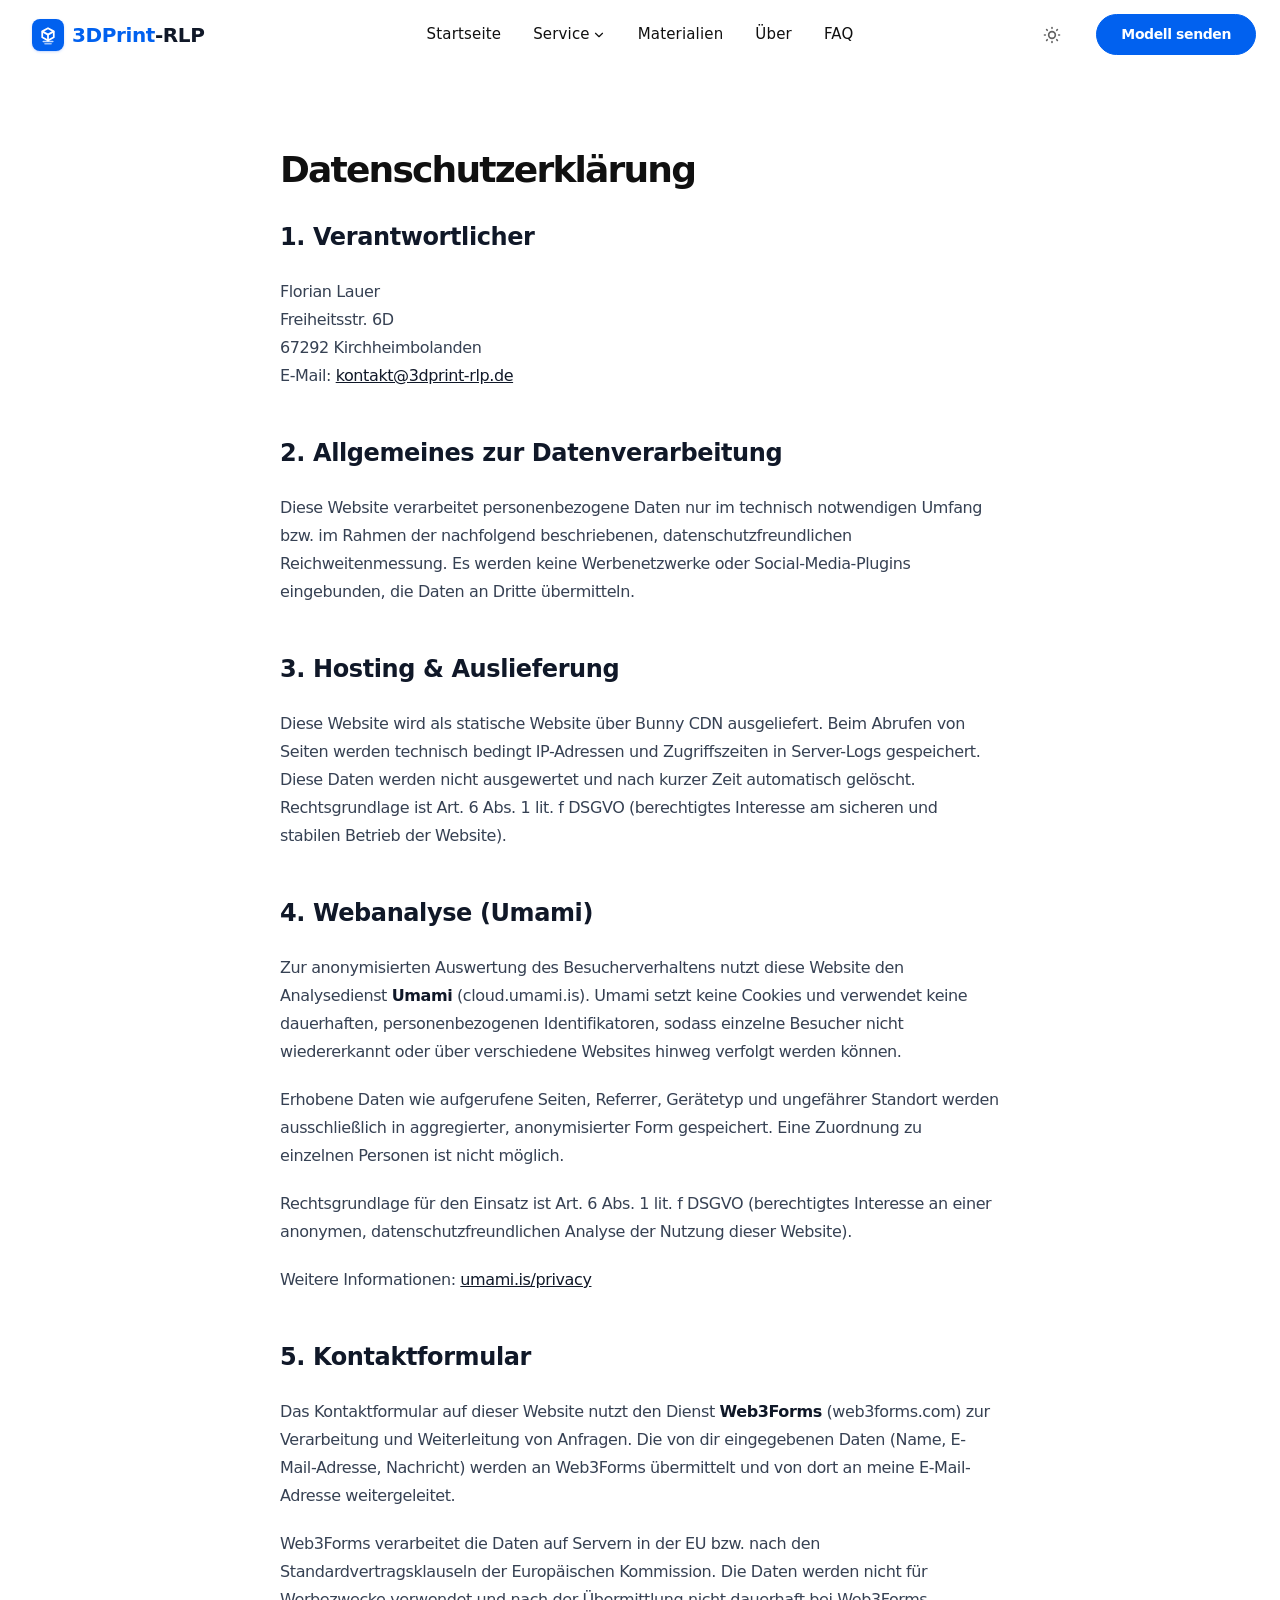
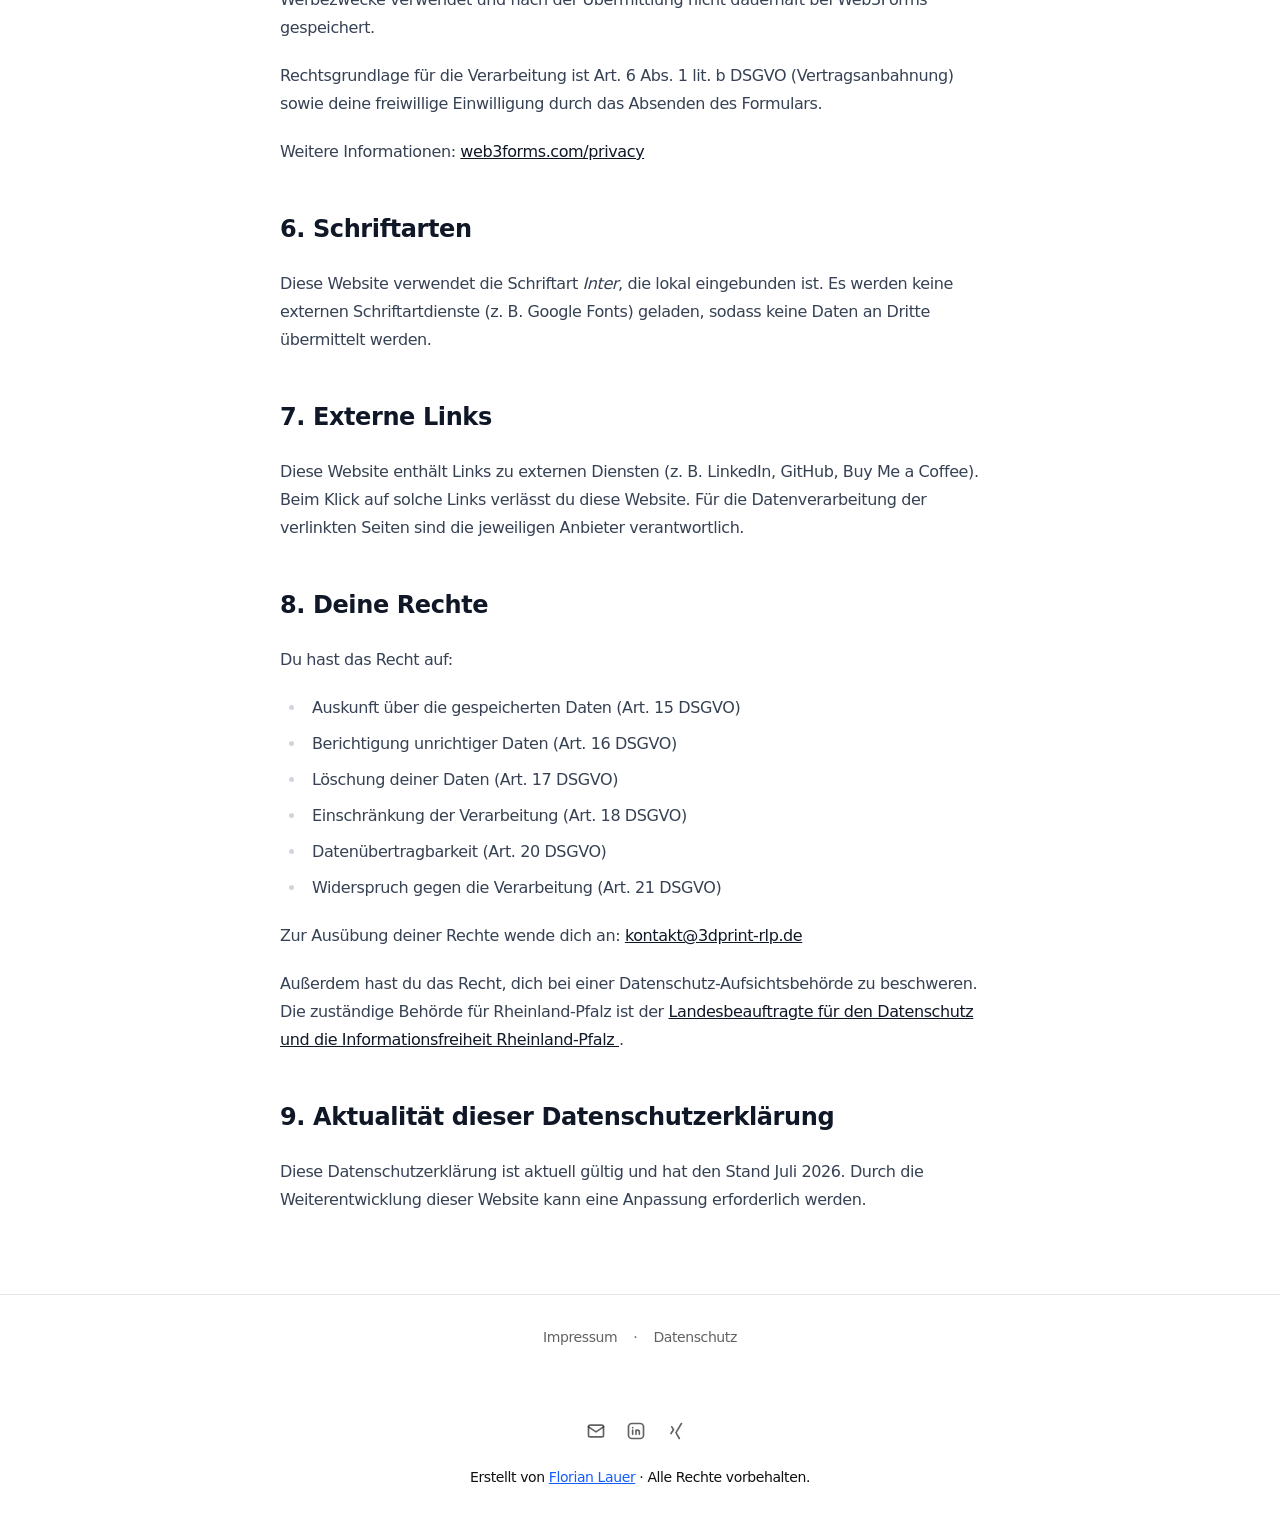
==== commit 81a068e1: "Preview build 2026-07-02 20:02" ====
--- a/datenschutz/index.html
+++ b/datenschutz/index.html
@@ -1 +1 @@
-<!DOCTYPE html><html class="2xl:text-[20px]" dir="ltr" lang="de"><head><meta charset="UTF-8"><meta content="width=device-width,initial-scale=1" name="viewport"><link href="/sitemap-index.xml" rel="sitemap"><link href="[data-uri]" rel="shortcut icon"><link href="/_astro/favicon.B-3lZ6lV.svg" rel="icon" type="image/svg+xml"><link href="/_astro/favicon-16x16.CPQlSgik.png" rel="icon" sizes="16x16" type="image/png"><link href="/_astro/favicon-32x32.BfTQ4vm6.png" rel="icon" sizes="32x32" type="image/png"><link href="/_astro/apple-touch-icon.D1D8XJqk.png" rel="apple-touch-icon" sizes="180x180"><link href="/_astro/android-chrome-192x192.CGfPVZnA.png" rel="icon" sizes="192x192" type="image/png"><link href="/_astro/android-chrome-512x512.DG6S8uuY.png" rel="icon" sizes="512x512" type="image/png"><link href="/site.webmanifest" rel="manifest"><style>:root{--cc-font-family:'Inter Variable',sans-serif;--cc-modal-border-radius:1rem;--cc-btn-border-radius:9999px;--cc-bg:#ffffff;--cc-primary-color:#111827;--cc-secondary-color:#6b7280;--cc-btn-primary-bg:rgb(1 97 239);--cc-btn-primary-color:#ffffff;--cc-btn-primary-border-color:rgb(1 97 239);--cc-btn-primary-hover-bg:rgb(1 78 190);--cc-btn-primary-hover-color:#ffffff;--cc-btn-primary-hover-border-color:rgb(1 78 190);--cc-separator-border-color:#e5e7eb;--cc-footer-bg:#f9fafb;--cc-footer-border-color:#e5e7eb}#cc-main.cc--darkmode{--cc-bg:rgb(15 23 42);--cc-primary-color:rgb(229 236 246);--cc-secondary-color:rgb(148 163 184);--cc-btn-primary-bg:rgb(1 97 239);--cc-btn-primary-color:#ffffff;--cc-btn-primary-border-color:rgb(1 97 239);--cc-btn-primary-hover-bg:rgb(1 78 190);--cc-btn-primary-hover-color:#ffffff;--cc-btn-primary-hover-border-color:rgb(1 78 190);--cc-separator-border-color:rgb(255 255 255 / 8%);--cc-footer-bg:rgb(9 15 29);--cc-footer-border-color:rgb(255 255 255 / 8%);--cc-footer-color:rgb(148 163 184)}#cc-main .cm{box-shadow:0 4px 32px rgb(0 0 0 / 20%);border:1px solid var(--cc-separator-border-color)}#cc-main .cm__title{font-weight:600;font-size:1rem}#cc-main .cm__desc{font-size:.875rem;line-height:1.6}#cc-main .cm__btn{font-weight:500;font-size:.875rem}:root{--aw-font-sans:'Inter Variable';--aw-font-serif:'Inter Variable';--aw-font-heading:'Inter Variable';--aw-color-primary:rgb(1 97 239);--aw-color-secondary:rgb(1 84 207);--aw-color-accent:rgb(109 40 217);--aw-color-text-heading:rgb(0 0 0);--aw-color-text-default:rgb(16 16 16);--aw-color-text-muted:rgb(16 16 16 / 66%);--aw-color-bg-page:rgb(255 255 255);--aw-color-bg-page-dark:rgb(3 6 32)}.dark{--aw-font-sans:'Inter Variable';--aw-font-serif:'Inter Variable';--aw-font-heading:'Inter Variable';--aw-color-primary:rgb(1 97 239);--aw-color-secondary:rgb(1 84 207);--aw-color-accent:rgb(109 40 217);--aw-color-text-heading:rgb(247, 248, 248);--aw-color-text-default:rgb(229 236 246);--aw-color-text-muted:rgb(229 236 246 / 66%);--aw-color-bg-page:rgb(3 6 32)}</style><script>!function(){const e="system";function t(e){"dark"===e?document.documentElement.classList.add("dark"):document.documentElement.classList.remove("dark");const t=document.querySelectorAll("[data-aw-toggle-color-scheme] > input");t&&t.length&&t.forEach(t=>{t.checked="dark"!==e})}e&&e.endsWith(":only")||(localStorage.theme,0)?t(e.replace(":only","")):"dark"===localStorage.theme||!("theme"in localStorage)&&window.matchMedia("(prefers-color-scheme: dark)").matches?t("dark"):t("light")}()</script><title>Datenschutzerklärung — 3DPrint-RLP</title><link href="https://www.3dprint-rlp.de/datenschutz" rel="canonical"><meta content="3D-Druck Service in Rheinland-Pfalz: 3D-Modell senden, Material und Zweck beschreiben und gedruckte Bauteile, Prototypen oder Ersatzteile erhalten." name="description"><meta content="noindex, nofollow" name="robots"><meta content="Datenschutzerklärung" property="og:title"><meta content="website" property="og:type"><meta content="https://www.3dprint-rlp.de/_astro/hero-3dprint-rlp-minimal.CckD0odZ_Z41UoC.jpg" property="og:image"><meta content="https://www.3dprint-rlp.de/datenschutz" property="og:url"><meta content="3D-Druck Service in Rheinland-Pfalz: 3D-Modell senden, Material und Zweck beschreiben und gedruckte Bauteile, Prototypen oder Ersatzteile erhalten." property="og:description"><meta content="de" property="og:locale"><meta content="3DPrint-RLP" property="og:site_name"><meta content="https://www.3dprint-rlp.de/_astro/hero-3dprint-rlp-minimal.CckD0odZ_Z41UoC.jpg" property="og:image:url"><meta content="1200" property="og:image:width"><meta content="626" property="og:image:height"><meta content="Datenschutzerklärung" property="og:image:alt"><meta content="summary_large_image" name="twitter:card"><meta content="@LauerFlorian" name="twitter:site"><meta content="@LauerFlorian" name="twitter:creator"><script data-id id="ga-init">if(document.getElementById("ga-init").dataset.id){var d=document.getElementById("ga-init").dataset.id;window.dataLayer=window.dataLayer||[],window.gtag=function(){dataLayer.push(arguments)},window.gtag("js",new Date),window.gtag("config",d)}</script><link href="https://images.unsplash.com" rel="preconnect"><script src="https://cloud.umami.is/script.js" data-website-id="8c199268-29fe-42d0-9d3a-f524d0a5fcac" defer="defer"></script><meta content="true" name="astro-view-transitions-enabled"><meta content="swap" name="astro-view-transitions-fallback"><script src="/_astro/ClientRouter.astro_astro_type_script_index_0_lang.CAqDO0tx.js" type="module"></script><link href="/_astro/Layout.Bp4LLK_G.css" rel="stylesheet"><script src="/_astro/page.JYoqAuaC.js" type="module"></script></head><body class="antialiased bg-page text-default tracking-tight"><script type="module">function t(){const t=document.getElementById("cc-main");if(!t)return;const e=document.documentElement.classList.contains("dark");t.classList.toggle("cc--darkmode",e)}const c=new MutationObserver(t);c.observe(document.documentElement,{attributes:!0,attributeFilter:["class"]}),document.addEventListener("DOMContentLoaded",t)</script><header class="w-full mx-auto border-b border-gray-50/0 ease-in-out flex-none sticky top-0 transition-[opacity] z-40" data-aw-sticky-header="true" id="header"><div class="absolute inset-0"></div><div class="w-full mx-auto max-w-7xl md:grid md:grid-cols-3 md:items-center md:px-6 px-3 py-3 relative text-default"><div class="flex justify-between"><a href="/" class="items-center flex"><span class="items-center flex whitespace-nowrap gap-2 ml-2 rtl:ml-0 rtl:mr-2"><span class="items-center flex justify-center bg-primary h-8 rounded-lg shadow-blue-600/20 shadow-sm text-white w-8" aria-hidden="true"><svg class="w-6 h-6" fill="none" viewBox="0 0 512 512"><path d="M256 111 133 179l123 69 123-69-123-68Z" stroke="currentColor" stroke-width="38" stroke-linejoin="round"></path><path d="M133 179v126l123 69 123-69V179" stroke="currentColor" stroke-width="38" stroke-linejoin="round"></path><path d="M256 248v126" stroke="currentColor" stroke-width="38" stroke-linecap="round"></path><path d="M154 397h204" stroke="currentColor" stroke-width="32" stroke-linecap="round" opacity="0.78"></path><path d="M190 443h132" stroke="currentColor" stroke-width="32" stroke-linecap="round" opacity="0.62"></path></svg> </span><span class="font-bold md:text-xl text-2xl"><span class="text-primary">3DPrint</span><span class="dark:text-white text-gray-900">-RLP</span></span></span></a><div class="items-center flex md:hidden"><button class="items-center flex flex-col cursor-pointer group h-12 justify-center rounded w-12" type="button" aria-label="Toggle Menu" data-aw-toggle-menu><span class="sr-only">Toggle Menu</span> <span class="transition bg-black dark:bg-white duration-200 ease h-0.5 my-1 opacity-80 rounded-full transform w-6 group-[.expanded]:rotate-45 group-[.expanded]:translate-y-2.5" aria-hidden="true"></span> <span class="transition bg-black dark:bg-white duration-200 ease h-0.5 my-1 opacity-80 rounded-full transform w-6 group-[.expanded]:opacity-0" aria-hidden="true"></span> <span class="transition bg-black dark:bg-white duration-200 ease h-0.5 my-1 opacity-80 rounded-full transform w-6 group-[.expanded]:-rotate-45 group-[.expanded]:-translate-y-2.5" aria-hidden="true"></span></button></div></div><nav aria-label="Main navigation" class="items-center md:w-auto w-full hidden md:flex md:justify-self-center md:mx-5 md:overflow-visible overflow-x-hidden overflow-y-auto text-default"><ul class="flex flex-col font-medium md:flex-row md:justify-center md:self-center md:text-[0.9375rem] md:w-auto text-xl tracking-[0.01rem] w-full"><li class><a href="/" class="items-center flex whitespace-nowrap dark:hover:text-white hover:text-link px-4 py-3">Startseite</a></li><li class="dropdown"><button class="items-center flex whitespace-nowrap dark:hover:text-white hover:text-link px-4 py-3" type="button">Service <svg class="rtl:ml-0 h-3.5 hidden md:inline ml-0.5 rtl:mr-0.5 w-3.5" data-icon="tabler:chevron-down" height="1em" width="1em"><symbol id="ai:tabler:chevron-down" viewBox="0 0 24 24"><path d="m6 9l6 6l6-6" stroke="currentColor" stroke-width="2" stroke-linecap="round" fill="none" stroke-linejoin="round"/></symbol><use href="#ai:tabler:chevron-down"></use></svg></button><ul class="dark:md:bg-dark drop-shadow-xl dropdown-menu font-medium md:absolute md:backdrop-blur-md md:bg-white/90 md:hidden md:min-w-[200px] md:pl-0 pl-4 rounded"><li><a href="/#fuer-wen" class="dark:hover:bg-gray-700 block dark:hover:text-white first:rounded-t hover:text-link last:rounded-b md:hover:bg-gray-100 px-5 py-2 whitespace-no-wrap">Für wen?</a></li><li><a href="/#leistungen" class="dark:hover:bg-gray-700 block dark:hover:text-white first:rounded-t hover:text-link last:rounded-b md:hover:bg-gray-100 px-5 py-2 whitespace-no-wrap">Leistungen</a></li><li><a href="/#ablauf" class="dark:hover:bg-gray-700 block dark:hover:text-white first:rounded-t hover:text-link last:rounded-b md:hover:bg-gray-100 px-5 py-2 whitespace-no-wrap">Ablauf</a></li></ul></li><li class><a href="/#materialien" class="items-center flex whitespace-nowrap dark:hover:text-white hover:text-link px-4 py-3">Materialien</a></li><li class><a href="/#ueber-mich" class="items-center flex whitespace-nowrap dark:hover:text-white hover:text-link px-4 py-3">Über</a></li><li class><a href="/#faq" class="items-center flex whitespace-nowrap dark:hover:text-white hover:text-link px-4 py-3">FAQ</a></li></ul></nav><div class="items-center md:w-auto w-full hidden md:flex bottom-0 fixed justify-end left-0 md:justify-self-end md:mb-0 md:p-0 md:self-center md:static p-3 rtl:left-auto rtl:right-0"><div class="items-center flex justify-between md:w-auto w-full"><div class="flex"><button class="items-center rounded-lg dark:focus:ring-gray-700 dark:hover:bg-gray-700 dark:text-gray-400 focus:outline-none focus:ring-4 focus:ring-gray-200 hover:bg-gray-100 inline-flex p-2.5 text-muted text-sm" type="button" aria-label="Toggle between Dark and Light mode" data-aw-toggle-color-scheme><svg class="w-6 h-6 md:h-5 md:inline-block md:w-5" data-icon="tabler:sun" height="1em" width="1em"><symbol id="ai:tabler:sun" viewBox="0 0 24 24"><path d="M8 12a4 4 0 1 0 8 0a4 4 0 1 0-8 0m-5 0h1m8-9v1m8 8h1m-9 8v1M5.6 5.6l.7.7m12.1-.7l-.7.7m0 11.4l.7.7m-12.1-.7l-.7.7" stroke="currentColor" stroke-width="2" stroke-linecap="round" fill="none" stroke-linejoin="round"/></symbol><use href="#ai:tabler:sun"></use></svg></button></div><span class="rtl:ml-0 ml-4 rtl:mr-4"><a href="/form" class="btn-primary font-semibold md:px-6 ml-2 px-5.5 py-2.5 shadow-none text-sm w-auto">Modell senden</a></span></div></div></div></header><main><section class="md:py-20 py-16"><div class="mx-auto px-4 sm:px-6 max-w-3xl"><h1 class="dark:text-white font-bold font-heading leading-tighter mb-8 text-4xl tracking-tighter">Datenschutzerklärung</h1><div class="dark:prose-invert max-w-none prose"><h2>1. Verantwortlicher</h2><p>Florian Lauer<br>Freiheitsstr. 6D<br>67292 Kirchheimbolanden<br>E-Mail: <a href="mailto:kontakt@3dprint-rlp.de">kontakt@3dprint-rlp.de</a></p><h2>2. Allgemeines zur Datenverarbeitung</h2><p>Diese Website verarbeitet personenbezogene Daten nur im technisch notwendigen Umfang. Es werden keine Tracking-Dienste, Werbenetzwerke oder Social-Media-Plugins eingebunden, die Daten an Dritte übermitteln.</p><h2>3. Hosting & Auslieferung</h2><p>Diese Website wird als statische Website über Bunny CDN ausgeliefert. Beim Abrufen von Seiten werden technisch bedingt IP-Adressen und Zugriffszeiten in Server-Logs gespeichert. Diese Daten werden nicht ausgewertet und nach kurzer Zeit automatisch gelöscht. Rechtsgrundlage ist Art. 6 Abs. 1 lit. f DSGVO (berechtigtes Interesse am sicheren und stabilen Betrieb der Website).</p><h2>4. Kontaktformular</h2><p>Das Kontaktformular auf dieser Website nutzt den Dienst <strong>Web3Forms</strong> (web3forms.com) zur Verarbeitung und Weiterleitung von Anfragen. Die von dir eingegebenen Daten (Name, E-Mail-Adresse, Nachricht) werden an Web3Forms übermittelt und von dort an meine E-Mail-Adresse weitergeleitet.</p><p>Web3Forms verarbeitet die Daten auf Servern in der EU bzw. nach den Standardvertragsklauseln der Europäischen Kommission. Die Daten werden nicht für Werbezwecke verwendet und nach der Übermittlung nicht dauerhaft bei Web3Forms gespeichert.</p><p>Rechtsgrundlage für die Verarbeitung ist Art. 6 Abs. 1 lit. b DSGVO (Vertragsanbahnung) sowie deine freiwillige Einwilligung durch das Absenden des Formulars.</p><p>Weitere Informationen: <a href="https://web3forms.com/privacy" rel="noopener" target="_blank">web3forms.com/privacy</a></p><h2>5. Schriftarten</h2><p>Diese Website verwendet die Schriftart <em>Inter</em>, die lokal eingebunden ist. Es werden keine externen Schriftartdienste (z. B. Google Fonts) geladen, sodass keine Daten an Dritte übermittelt werden.</p><h2>6. Externe Links</h2><p>Diese Website enthält Links zu externen Diensten (z. B. LinkedIn, GitHub, Buy Me a Coffee). Beim Klick auf solche Links verlässt du diese Website. Für die Datenverarbeitung der verlinkten Seiten sind die jeweiligen Anbieter verantwortlich.</p><h2>7. Deine Rechte</h2><p>Du hast das Recht auf:</p><ul><li>Auskunft über die gespeicherten Daten (Art. 15 DSGVO)</li><li>Berichtigung unrichtiger Daten (Art. 16 DSGVO)</li><li>Löschung deiner Daten (Art. 17 DSGVO)</li><li>Einschränkung der Verarbeitung (Art. 18 DSGVO)</li><li>Datenübertragbarkeit (Art. 20 DSGVO)</li><li>Widerspruch gegen die Verarbeitung (Art. 21 DSGVO)</li></ul><p>Zur Ausübung deiner Rechte wende dich an: <a href="mailto:kontakt@3dprint-rlp.de">kontakt@3dprint-rlp.de</a></p><p>Außerdem hast du das Recht, dich bei einer Datenschutz-Aufsichtsbehörde zu beschweren. Die zuständige Behörde für Rheinland-Pfalz ist der <a href="https://www.datenschutz.rlp.de" rel="noopener" target="_blank">Landesbeauftragte für den Datenschutz und die Informationsfreiheit Rheinland-Pfalz </a>.</p><h2>8. Aktualität dieser Datenschutzerklärung</h2><p>Diese Datenschutzerklärung ist aktuell gültig und hat den Stand Juni 2026. Durch die Weiterentwicklung dieser Website kann eine Anpassung erforderlich werden.</p></div></div></section></main><footer class="border-gray-200 border-t dark:border-slate-800 not-prose relative"><div class="absolute inset-0 dark:bg-dark pointer-events-none" aria-hidden="true"></div><div class="mx-auto max-w-7xl relative dark:text-slate-300 intersect-no-queue intersect-once intersect-quarter motion-safe:md:intersect:animate-fade motion-safe:md:opacity-0 px-4 sm:px-6"><div class="flex justify-center gap-4 py-8 text-sm"><a href="/impressum" class="transition dark:text-gray-400 duration-150 ease-in-out hover:text-gray-700 hover:underline text-muted">Impressum</a> <span class="text-muted">·</span><a href="/datenschutz" class="transition dark:text-gray-400 duration-150 ease-in-out hover:text-gray-700 hover:underline text-muted">Datenschutz</a></div><div class="items-center flex flex-col gap-4 md:py-8 py-6"><ul class="flex -ml-2"><li><a href="mailto:kontakt@3dprint-rlp.de" class="items-center rounded-lg dark:focus:ring-gray-700 dark:hover:bg-gray-700 dark:text-gray-400 focus:outline-none focus:ring-4 focus:ring-gray-200 hover:bg-gray-100 inline-flex p-2.5 text-muted text-sm" aria-label="E-Mail"><svg class="h-5 w-5" data-icon="tabler:mail" height="1em" width="1em"><symbol id="ai:tabler:mail" viewBox="0 0 24 24"><g fill="none" stroke="currentColor" stroke-linecap="round" stroke-linejoin="round" stroke-width="2"><path d="M3 7a2 2 0 0 1 2-2h14a2 2 0 0 1 2 2v10a2 2 0 0 1-2 2H5a2 2 0 0 1-2-2z"/><path d="m3 7l9 6l9-6"/></g></symbol><use href="#ai:tabler:mail"></use></svg></a></li><li><a href="https://www.linkedin.com/in/florian-lauer-549368309/" class="items-center rounded-lg dark:focus:ring-gray-700 dark:hover:bg-gray-700 dark:text-gray-400 focus:outline-none focus:ring-4 focus:ring-gray-200 hover:bg-gray-100 inline-flex p-2.5 text-muted text-sm" aria-label="LinkedIn"><svg class="h-5 w-5" data-icon="tabler:brand-linkedin" height="1em" width="1em"><symbol id="ai:tabler:brand-linkedin" viewBox="0 0 24 24"><g fill="none" stroke="currentColor" stroke-linecap="round" stroke-linejoin="round" stroke-width="2"><path d="M8 11v5m0-8v.01M12 16v-5m4 5v-3a2 2 0 1 0-4 0"/><path d="M3 7a4 4 0 0 1 4-4h10a4 4 0 0 1 4 4v10a4 4 0 0 1-4 4H7a4 4 0 0 1-4-4z"/></g></symbol><use href="#ai:tabler:brand-linkedin"></use></svg></a></li><li><a href="https://www.xing.com/profile/Florian_Lauer5" class="items-center rounded-lg dark:focus:ring-gray-700 dark:hover:bg-gray-700 dark:text-gray-400 focus:outline-none focus:ring-4 focus:ring-gray-200 hover:bg-gray-100 inline-flex p-2.5 text-muted text-sm" aria-label="XING"><svg class="h-5 w-5" data-icon="tabler:brand-xing" height="1em" width="1em"><symbol id="ai:tabler:brand-xing" viewBox="0 0 24 24"><path d="m16 21l-4-7l6.5-11M7 7l2 3.5L6 15" stroke="currentColor" stroke-width="2" stroke-linecap="round" fill="none" stroke-linejoin="round"/></symbol><use href="#ai:tabler:brand-xing"></use></svg></a></li></ul><div class="dark:text-muted text-center text-sm">Erstellt von <a href="https://www.laitco.de" class="dark:text-muted text-blue-600 underline" rel="noopener" target="_blank">Florian Lauer</a> · Alle Rechte vorbehalten.</div></div></div></footer><script>!function(){const e="system";if(window.basic_script)return;function t(e){"dark"===e?document.documentElement.classList.add("dark"):document.documentElement.classList.remove("dark")}window.basic_script=!0;const a=function(){e&&e.endsWith(":only")||(localStorage.theme,0)?t(e.replace(":only","")):"dark"===localStorage.theme||!("theme"in localStorage)&&window.matchMedia("(prefers-color-scheme: dark)").matches?t("dark"):t("light")};function d(e,t,a){const d="string"==typeof e?document.querySelectorAll(e):e;d&&d.length&&d.forEach(e=>{e.addEventListener(t,t=>a(t,e),!1)})}a();const o=function(){let t=window.scrollY,a=!0;d("#header nav","click",function(){document.querySelector("[data-aw-toggle-menu]")?.classList.remove("expanded"),document.body.classList.remove("overflow-hidden"),document.getElementById("header")?.classList.remove("h-screen"),document.getElementById("header")?.classList.remove("expanded"),document.getElementById("header")?.classList.remove("bg-page"),document.querySelector("#header nav")?.classList.add("hidden"),document.querySelector("#header > div > div:last-child")?.classList.add("hidden")}),d("[data-aw-toggle-menu]","click",function(e,t){t.classList.toggle("expanded"),document.body.classList.toggle("overflow-hidden"),document.getElementById("header")?.classList.toggle("h-screen"),document.getElementById("header")?.classList.toggle("expanded"),document.getElementById("header")?.classList.toggle("bg-page"),document.querySelector("#header nav")?.classList.toggle("hidden"),document.querySelector("#header > div > div:last-child")?.classList.toggle("hidden")}),d("[data-aw-toggle-color-scheme]","click",function(){e.endsWith(":only")||(Observer.removeAnimationDelay(),document.documentElement.classList.toggle("dark"),localStorage.theme=document.documentElement.classList.contains("dark")?"dark":"light")}),d("[data-aw-social-share]","click",function(e,t){const a=t.getAttribute("data-aw-social-share"),d=encodeURIComponent(t.getAttribute("data-aw-url")),o=encodeURIComponent(t.getAttribute("data-aw-text"));let n;switch(a){case"facebook":n=`https://www.facebook.com/sharer.php?u=${d}`;break;case"twitter":n=`https://twitter.com/intent/tweet?url=${d}&text=${o}`;break;case"linkedin":n=`https://www.linkedin.com/shareArticle?mini=true&url=${d}&title=${o}`;break;case"whatsapp":n=`https://wa.me/?text=${o}%20${d}`;break;case"mail":n=`mailto:?subject=%22${o}%22&body=${o}%20${d}`;break;default:return}const c=document.createElement("a");c.target="_blank",c.href=n,c.click()});function o(){const e=document.querySelector("#header[data-aw-sticky-header]");e&&(t>60&&!e.classList.contains("scroll")?e.classList.add("scroll"):t<=60&&e.classList.contains("scroll")&&e.classList.remove("scroll"),a=!1)}window.matchMedia("(max-width: 767px)").addEventListener("change",function(){document.querySelector("[data-aw-toggle-menu]")?.classList.remove("expanded"),document.body.classList.remove("overflow-hidden"),document.getElementById("header")?.classList.remove("h-screen"),document.getElementById("header")?.classList.remove("expanded"),document.getElementById("header")?.classList.remove("bg-page"),document.querySelector("#header nav")?.classList.add("hidden"),document.querySelector("#header > div > div:last-child")?.classList.add("hidden")}),o(),d([document],"scroll",function(){t=window.scrollY,a||(window.requestAnimationFrame(()=>{o()}),a=!0)})},n=function(){document.documentElement.classList.add("motion-safe:scroll-smooth");const e=document.querySelector("[data-aw-toggle-menu]");e&&e.classList.remove("expanded"),document.body.classList.remove("overflow-hidden"),document.getElementById("header")?.classList.remove("h-screen"),document.getElementById("header")?.classList.remove("expanded"),document.querySelector("#header nav")?.classList.add("hidden")};window.onload=o,window.onpageshow=n,document.addEventListener("astro:after-swap",()=>{a(),o(),n()})}()</script><script>const Observer={observer:null,delayBetweenAnimations:100,animationCounter:0,elements:null,start(t){this.observer&&this.observer.disconnect(),this.animationCounter=0;this.elements=Array.from(document.querySelectorAll(['[class*=" intersect:"]','[class*=":intersect:"]','[class^="intersect:"]','[class="intersect"]','[class*=" intersect "]','[class^="intersect "]','[class$=" intersect"]'].join(",")));if(this.elements.forEach(t=>{var e;t.setAttribute("no-intersect",""),t._intersectionThreshold=(e=t).classList.contains("intersect-full")?.99:e.classList.contains("intersect-half")?.5:e.classList.contains("intersect-quarter")?.25:0}),t){const t=window.innerHeight;this.elements.forEach(e=>{const s=e.getBoundingClientRect();s.top<t&&s.bottom>0&&(e.removeAttribute("no-intersect"),e.setAttribute("data-animated","true"),e.style.animationDuration="0s")})}this.observer=new IntersectionObserver(t=>{t.forEach(t=>{requestAnimationFrame(()=>{const e=t.target,s=t.intersectionRatio,n=e._intersectionThreshold;if(e.classList.contains("intersect-no-queue"))t.isIntersecting?(e.removeAttribute("no-intersect"),e.classList.contains("intersect-once")&&this.observer.unobserve(e)):e.setAttribute("no-intersect","");else if(s>=n){if(!e.hasAttribute("data-animated")){e.removeAttribute("no-intersect"),e.setAttribute("data-animated","true"),e.style.animationDuration="";const t=this.animationCounter*this.delayBetweenAnimations;this.animationCounter++,e.style.transitionDelay=`${t}ms`,e.style.animationDelay=`${t}ms`,e.classList.contains("intersect-once")&&this.observer.unobserve(e)}}else e.setAttribute("no-intersect",""),e.removeAttribute("data-animated"),e.style.transitionDelay="",e.style.animationDelay="",e.style.animationDuration="",this.animationCounter=0})})},{threshold:[0,.25,.5,.99]}),this.elements.forEach(t=>{t.hasAttribute("data-animated")||this.observer.observe(t)})},removeAnimationDelay(){this.elements.forEach(t=>{"true"===t.getAttribute("data-animated")&&(t.style.transitionDelay="",t.style.animationDelay="")})}};Observer.start(!1),document.addEventListener("astro:after-swap",()=>{Observer.start(!0)})</script></body></html>+<!DOCTYPE html><html class="2xl:text-[20px]" dir="ltr" lang="de"><head><meta charset="UTF-8"><meta content="width=device-width,initial-scale=1" name="viewport"><link href="/sitemap-index.xml" rel="sitemap"><link href="[data-uri]" rel="shortcut icon"><link href="/_astro/favicon.B-3lZ6lV.svg" rel="icon" type="image/svg+xml"><link href="/_astro/favicon-16x16.CPQlSgik.png" rel="icon" sizes="16x16" type="image/png"><link href="/_astro/favicon-32x32.BfTQ4vm6.png" rel="icon" sizes="32x32" type="image/png"><link href="/_astro/apple-touch-icon.D1D8XJqk.png" rel="apple-touch-icon" sizes="180x180"><link href="/_astro/android-chrome-192x192.CGfPVZnA.png" rel="icon" sizes="192x192" type="image/png"><link href="/_astro/android-chrome-512x512.DG6S8uuY.png" rel="icon" sizes="512x512" type="image/png"><link href="/site.webmanifest" rel="manifest"><style>:root{--cc-font-family:'Inter Variable',sans-serif;--cc-modal-border-radius:1rem;--cc-btn-border-radius:9999px;--cc-bg:#ffffff;--cc-primary-color:#111827;--cc-secondary-color:#6b7280;--cc-btn-primary-bg:rgb(1 97 239);--cc-btn-primary-color:#ffffff;--cc-btn-primary-border-color:rgb(1 97 239);--cc-btn-primary-hover-bg:rgb(1 78 190);--cc-btn-primary-hover-color:#ffffff;--cc-btn-primary-hover-border-color:rgb(1 78 190);--cc-separator-border-color:#e5e7eb;--cc-footer-bg:#f9fafb;--cc-footer-border-color:#e5e7eb}#cc-main.cc--darkmode{--cc-bg:rgb(15 23 42);--cc-primary-color:rgb(229 236 246);--cc-secondary-color:rgb(148 163 184);--cc-btn-primary-bg:rgb(1 97 239);--cc-btn-primary-color:#ffffff;--cc-btn-primary-border-color:rgb(1 97 239);--cc-btn-primary-hover-bg:rgb(1 78 190);--cc-btn-primary-hover-color:#ffffff;--cc-btn-primary-hover-border-color:rgb(1 78 190);--cc-separator-border-color:rgb(255 255 255 / 8%);--cc-footer-bg:rgb(9 15 29);--cc-footer-border-color:rgb(255 255 255 / 8%);--cc-footer-color:rgb(148 163 184)}#cc-main .cm{box-shadow:0 4px 32px rgb(0 0 0 / 20%);border:1px solid var(--cc-separator-border-color)}#cc-main .cm__title{font-weight:600;font-size:1rem}#cc-main .cm__desc{font-size:.875rem;line-height:1.6}#cc-main .cm__btn{font-weight:500;font-size:.875rem}:root{--aw-font-sans:'Inter Variable';--aw-font-serif:'Inter Variable';--aw-font-heading:'Inter Variable';--aw-color-primary:rgb(1 97 239);--aw-color-secondary:rgb(1 84 207);--aw-color-accent:rgb(109 40 217);--aw-color-text-heading:rgb(0 0 0);--aw-color-text-default:rgb(16 16 16);--aw-color-text-muted:rgb(16 16 16 / 66%);--aw-color-bg-page:rgb(255 255 255);--aw-color-bg-page-dark:rgb(3 6 32)}.dark{--aw-font-sans:'Inter Variable';--aw-font-serif:'Inter Variable';--aw-font-heading:'Inter Variable';--aw-color-primary:rgb(1 97 239);--aw-color-secondary:rgb(1 84 207);--aw-color-accent:rgb(109 40 217);--aw-color-text-heading:rgb(247, 248, 248);--aw-color-text-default:rgb(229 236 246);--aw-color-text-muted:rgb(229 236 246 / 66%);--aw-color-bg-page:rgb(3 6 32)}</style><script>!function(){const e="system";function t(e){"dark"===e?document.documentElement.classList.add("dark"):document.documentElement.classList.remove("dark");const t=document.querySelectorAll("[data-aw-toggle-color-scheme] > input");t&&t.length&&t.forEach(t=>{t.checked="dark"!==e})}e&&e.endsWith(":only")||(localStorage.theme,0)?t(e.replace(":only","")):"dark"===localStorage.theme||!("theme"in localStorage)&&window.matchMedia("(prefers-color-scheme: dark)").matches?t("dark"):t("light")}()</script><title>Datenschutzerklärung — 3DPrint-RLP</title><link href="https://www.3dprint-rlp.de/datenschutz" rel="canonical"><meta content="3D-Druck Service in Rheinland-Pfalz: 3D-Modell senden, Material und Zweck beschreiben und gedruckte Bauteile, Prototypen oder Ersatzteile erhalten." name="description"><meta content="noindex, nofollow" name="robots"><meta content="Datenschutzerklärung" property="og:title"><meta content="website" property="og:type"><meta content="https://www.3dprint-rlp.de/_astro/hero-3dprint-rlp-minimal.CckD0odZ_Z41UoC.jpg" property="og:image"><meta content="https://www.3dprint-rlp.de/datenschutz" property="og:url"><meta content="3D-Druck Service in Rheinland-Pfalz: 3D-Modell senden, Material und Zweck beschreiben und gedruckte Bauteile, Prototypen oder Ersatzteile erhalten." property="og:description"><meta content="de" property="og:locale"><meta content="3DPrint-RLP" property="og:site_name"><meta content="https://www.3dprint-rlp.de/_astro/hero-3dprint-rlp-minimal.CckD0odZ_Z41UoC.jpg" property="og:image:url"><meta content="1200" property="og:image:width"><meta content="626" property="og:image:height"><meta content="Datenschutzerklärung" property="og:image:alt"><meta content="summary_large_image" name="twitter:card"><meta content="@LauerFlorian" name="twitter:site"><meta content="@LauerFlorian" name="twitter:creator"><script data-id id="ga-init">if(document.getElementById("ga-init").dataset.id){var d=document.getElementById("ga-init").dataset.id;window.dataLayer=window.dataLayer||[],window.gtag=function(){dataLayer.push(arguments)},window.gtag("js",new Date),window.gtag("config",d)}</script><link href="https://images.unsplash.com" rel="preconnect"><script type="text/plain" src="https://cloud.umami.is/script.js" data-category="analytics" data-service="Umami" data-website-id="01786d0e-2e12-4068-82dd-b2e217a2e656"></script><meta content="true" name="astro-view-transitions-enabled"><meta content="swap" name="astro-view-transitions-fallback"><script type="module" src="/_astro/ClientRouter.astro_astro_type_script_index_0_lang.CAqDO0tx.js"></script><link href="/_astro/Layout.C8nXGtP_.css" rel="stylesheet"><script type="module" src="/_astro/page.JYoqAuaC.js"></script></head><body class="antialiased bg-page text-default tracking-tight"><script type="module">function t(){const t=document.getElementById("cc-main");if(!t)return;const e=document.documentElement.classList.contains("dark");t.classList.toggle("cc--darkmode",e)}const c=new MutationObserver(t);c.observe(document.documentElement,{attributes:!0,attributeFilter:["class"]}),document.addEventListener("DOMContentLoaded",t)</script><header class="w-full mx-auto border-b border-gray-50/0 ease-in-out flex-none sticky top-0 transition-[opacity] z-40" data-aw-sticky-header="true" id="header"><div class="absolute inset-0"></div><div class="w-full mx-auto max-w-7xl md:grid md:grid-cols-3 md:items-center md:px-6 px-3 py-3 relative text-default"><div class="flex justify-between"><a href="/" class="items-center flex"><span class="items-center flex whitespace-nowrap gap-2 ml-2 rtl:ml-0 rtl:mr-2"><span class="items-center flex justify-center bg-primary h-8 rounded-lg shadow-blue-600/20 shadow-sm text-white w-8" aria-hidden="true"><svg class="w-6 h-6" fill="none" viewBox="0 0 512 512"><path d="M256 111 133 179l123 69 123-69-123-68Z" stroke="currentColor" stroke-width="38" stroke-linejoin="round"></path><path d="M133 179v126l123 69 123-69V179" stroke="currentColor" stroke-width="38" stroke-linejoin="round"></path><path d="M256 248v126" stroke="currentColor" stroke-width="38" stroke-linecap="round"></path><path d="M154 397h204" stroke="currentColor" stroke-width="32" stroke-linecap="round" opacity="0.78"></path><path d="M190 443h132" stroke="currentColor" stroke-width="32" stroke-linecap="round" opacity="0.62"></path></svg> </span><span class="font-bold md:text-xl text-2xl"><span class="text-primary">3DPrint</span><span class="dark:text-white text-gray-900">-RLP</span></span></span></a><div class="items-center flex md:hidden"><button class="items-center flex flex-col cursor-pointer group h-12 justify-center rounded w-12" type="button" aria-label="Toggle Menu" data-aw-toggle-menu><span class="sr-only">Toggle Menu</span> <span class="transition bg-black dark:bg-white duration-200 ease h-0.5 my-1 opacity-80 rounded-full transform w-6 group-[.expanded]:rotate-45 group-[.expanded]:translate-y-2.5" aria-hidden="true"></span> <span class="transition bg-black dark:bg-white duration-200 ease h-0.5 my-1 opacity-80 rounded-full transform w-6 group-[.expanded]:opacity-0" aria-hidden="true"></span> <span class="transition bg-black dark:bg-white duration-200 ease h-0.5 my-1 opacity-80 rounded-full transform w-6 group-[.expanded]:-rotate-45 group-[.expanded]:-translate-y-2.5" aria-hidden="true"></span></button></div></div><nav aria-label="Main navigation" class="items-center md:w-auto w-full hidden md:flex md:justify-self-center md:mx-5 md:overflow-visible overflow-x-hidden overflow-y-auto text-default"><ul class="flex flex-col font-medium md:flex-row md:justify-center md:self-center md:text-[0.9375rem] md:w-auto text-xl tracking-[0.01rem] w-full"><li class><a href="/" class="items-center flex whitespace-nowrap dark:hover:text-white hover:text-link px-4 py-3">Startseite</a></li><li class="dropdown"><button class="items-center flex whitespace-nowrap dark:hover:text-white hover:text-link px-4 py-3" type="button">Service <svg class="rtl:ml-0 h-3.5 hidden md:inline ml-0.5 rtl:mr-0.5 w-3.5" data-icon="tabler:chevron-down" height="1em" width="1em"><symbol id="ai:tabler:chevron-down" viewBox="0 0 24 24"><path d="m6 9l6 6l6-6" stroke="currentColor" stroke-width="2" stroke-linecap="round" fill="none" stroke-linejoin="round"/></symbol><use href="#ai:tabler:chevron-down"></use></svg></button><ul class="dark:md:bg-dark drop-shadow-xl dropdown-menu font-medium md:absolute md:backdrop-blur-md md:bg-white/90 md:hidden md:min-w-[200px] md:pl-0 pl-4 rounded"><li><a href="/#fuer-wen" class="dark:hover:bg-gray-700 block dark:hover:text-white first:rounded-t hover:text-link last:rounded-b md:hover:bg-gray-100 px-5 py-2 whitespace-no-wrap">Für wen?</a></li><li><a href="/#leistungen" class="dark:hover:bg-gray-700 block dark:hover:text-white first:rounded-t hover:text-link last:rounded-b md:hover:bg-gray-100 px-5 py-2 whitespace-no-wrap">Leistungen</a></li><li><a href="/#ablauf" class="dark:hover:bg-gray-700 block dark:hover:text-white first:rounded-t hover:text-link last:rounded-b md:hover:bg-gray-100 px-5 py-2 whitespace-no-wrap">Ablauf</a></li></ul></li><li class><a href="/#materialien" class="items-center flex whitespace-nowrap dark:hover:text-white hover:text-link px-4 py-3">Materialien</a></li><li class><a href="/#ueber-mich" class="items-center flex whitespace-nowrap dark:hover:text-white hover:text-link px-4 py-3">Über</a></li><li class><a href="/#faq" class="items-center flex whitespace-nowrap dark:hover:text-white hover:text-link px-4 py-3">FAQ</a></li></ul></nav><div class="items-center md:w-auto w-full hidden md:flex bottom-0 fixed justify-end left-0 md:justify-self-end md:mb-0 md:p-0 md:self-center md:static p-3 rtl:left-auto rtl:right-0"><div class="items-center flex justify-between md:w-auto w-full"><div class="flex"><button class="items-center rounded-lg dark:focus:ring-gray-700 dark:hover:bg-gray-700 dark:text-gray-400 focus:outline-none focus:ring-4 focus:ring-gray-200 hover:bg-gray-100 inline-flex p-2.5 text-muted text-sm" type="button" aria-label="Toggle between Dark and Light mode" data-aw-toggle-color-scheme><svg class="w-6 h-6 md:h-5 md:inline-block md:w-5" data-icon="tabler:sun" height="1em" width="1em"><symbol id="ai:tabler:sun" viewBox="0 0 24 24"><path d="M8 12a4 4 0 1 0 8 0a4 4 0 1 0-8 0m-5 0h1m8-9v1m8 8h1m-9 8v1M5.6 5.6l.7.7m12.1-.7l-.7.7m0 11.4l.7.7m-12.1-.7l-.7.7" stroke="currentColor" stroke-width="2" stroke-linecap="round" fill="none" stroke-linejoin="round"/></symbol><use href="#ai:tabler:sun"></use></svg></button></div><span class="rtl:ml-0 ml-4 rtl:mr-4"><a href="/form" class="btn-primary font-semibold md:px-6 ml-2 px-5.5 py-2.5 shadow-none text-sm w-auto">Modell senden</a></span></div></div></div></header><main><section class="md:py-20 py-16"><div class="mx-auto px-4 sm:px-6 max-w-3xl"><h1 class="dark:text-white font-bold font-heading leading-tighter mb-8 text-4xl tracking-tighter">Datenschutzerklärung</h1><div class="dark:prose-invert max-w-none prose"><h2>1. Verantwortlicher</h2><p>Florian Lauer<br>Freiheitsstr. 6D<br>67292 Kirchheimbolanden<br>E-Mail: <a href="mailto:kontakt@3dprint-rlp.de">kontakt@3dprint-rlp.de</a></p><h2>2. Allgemeines zur Datenverarbeitung</h2><p>Diese Website verarbeitet personenbezogene Daten nur im technisch notwendigen Umfang bzw. im Rahmen der nachfolgend beschriebenen, datenschutzfreundlichen Reichweitenmessung. Es werden keine Werbenetzwerke oder Social-Media-Plugins eingebunden, die Daten an Dritte übermitteln.</p><h2>3. Hosting & Auslieferung</h2><p>Diese Website wird als statische Website über Bunny CDN ausgeliefert. Beim Abrufen von Seiten werden technisch bedingt IP-Adressen und Zugriffszeiten in Server-Logs gespeichert. Diese Daten werden nicht ausgewertet und nach kurzer Zeit automatisch gelöscht. Rechtsgrundlage ist Art. 6 Abs. 1 lit. f DSGVO (berechtigtes Interesse am sicheren und stabilen Betrieb der Website).</p><h2>4. Webanalyse (Umami)</h2><p>Zur anonymisierten Auswertung des Besucherverhaltens nutzt diese Website den Analysedienst <strong>Umami</strong> (cloud.umami.is). Umami setzt keine Cookies und verwendet keine dauerhaften, personenbezogenen Identifikatoren, sodass einzelne Besucher nicht wiedererkannt oder über verschiedene Websites hinweg verfolgt werden können.</p><p>Erhobene Daten wie aufgerufene Seiten, Referrer, Gerätetyp und ungefährer Standort werden ausschließlich in aggregierter, anonymisierter Form gespeichert. Eine Zuordnung zu einzelnen Personen ist nicht möglich.</p><p>Rechtsgrundlage für den Einsatz ist Art. 6 Abs. 1 lit. f DSGVO (berechtigtes Interesse an einer anonymen, datenschutzfreundlichen Analyse der Nutzung dieser Website).</p><p>Weitere Informationen: <a href="https://umami.is/privacy" rel="noopener" target="_blank">umami.is/privacy</a></p><h2>5. Kontaktformular</h2><p>Das Kontaktformular auf dieser Website nutzt den Dienst <strong>Web3Forms</strong> (web3forms.com) zur Verarbeitung und Weiterleitung von Anfragen. Die von dir eingegebenen Daten (Name, E-Mail-Adresse, Nachricht) werden an Web3Forms übermittelt und von dort an meine E-Mail-Adresse weitergeleitet.</p><p>Web3Forms verarbeitet die Daten auf Servern in der EU bzw. nach den Standardvertragsklauseln der Europäischen Kommission. Die Daten werden nicht für Werbezwecke verwendet und nach der Übermittlung nicht dauerhaft bei Web3Forms gespeichert.</p><p>Rechtsgrundlage für die Verarbeitung ist Art. 6 Abs. 1 lit. b DSGVO (Vertragsanbahnung) sowie deine freiwillige Einwilligung durch das Absenden des Formulars.</p><p>Weitere Informationen: <a href="https://web3forms.com/privacy" rel="noopener" target="_blank">web3forms.com/privacy</a></p><h2>6. Schriftarten</h2><p>Diese Website verwendet die Schriftart <em>Inter</em>, die lokal eingebunden ist. Es werden keine externen Schriftartdienste (z. B. Google Fonts) geladen, sodass keine Daten an Dritte übermittelt werden.</p><h2>7. Externe Links</h2><p>Diese Website enthält Links zu externen Diensten (z. B. LinkedIn, GitHub, Buy Me a Coffee). Beim Klick auf solche Links verlässt du diese Website. Für die Datenverarbeitung der verlinkten Seiten sind die jeweiligen Anbieter verantwortlich.</p><h2>8. Deine Rechte</h2><p>Du hast das Recht auf:</p><ul><li>Auskunft über die gespeicherten Daten (Art. 15 DSGVO)</li><li>Berichtigung unrichtiger Daten (Art. 16 DSGVO)</li><li>Löschung deiner Daten (Art. 17 DSGVO)</li><li>Einschränkung der Verarbeitung (Art. 18 DSGVO)</li><li>Datenübertragbarkeit (Art. 20 DSGVO)</li><li>Widerspruch gegen die Verarbeitung (Art. 21 DSGVO)</li></ul><p>Zur Ausübung deiner Rechte wende dich an: <a href="mailto:kontakt@3dprint-rlp.de">kontakt@3dprint-rlp.de</a></p><p>Außerdem hast du das Recht, dich bei einer Datenschutz-Aufsichtsbehörde zu beschweren. Die zuständige Behörde für Rheinland-Pfalz ist der <a href="https://www.datenschutz.rlp.de" rel="noopener" target="_blank">Landesbeauftragte für den Datenschutz und die Informationsfreiheit Rheinland-Pfalz </a>.</p><h2>9. Aktualität dieser Datenschutzerklärung</h2><p>Diese Datenschutzerklärung ist aktuell gültig und hat den Stand Juli 2026. Durch die Weiterentwicklung dieser Website kann eine Anpassung erforderlich werden.</p></div></div></section></main><footer class="border-gray-200 border-t dark:border-slate-800 not-prose relative"><div class="absolute inset-0 dark:bg-dark pointer-events-none" aria-hidden="true"></div><div class="mx-auto max-w-7xl relative dark:text-slate-300 intersect-no-queue intersect-once intersect-quarter motion-safe:md:intersect:animate-fade motion-safe:md:opacity-0 px-4 sm:px-6"><div class="flex justify-center gap-4 py-8 text-sm"><a href="/impressum" class="transition dark:text-gray-400 duration-150 ease-in-out hover:text-gray-700 hover:underline text-muted">Impressum</a> <span class="text-muted">·</span><a href="/datenschutz" class="transition dark:text-gray-400 duration-150 ease-in-out hover:text-gray-700 hover:underline text-muted">Datenschutz</a></div><div class="items-center flex flex-col gap-4 md:py-8 py-6"><ul class="flex -ml-2"><li><a href="mailto:kontakt@3dprint-rlp.de" class="items-center rounded-lg dark:focus:ring-gray-700 dark:hover:bg-gray-700 dark:text-gray-400 focus:outline-none focus:ring-4 focus:ring-gray-200 hover:bg-gray-100 inline-flex p-2.5 text-muted text-sm" aria-label="E-Mail"><svg class="h-5 w-5" data-icon="tabler:mail" height="1em" width="1em"><symbol id="ai:tabler:mail" viewBox="0 0 24 24"><g fill="none" stroke="currentColor" stroke-linecap="round" stroke-linejoin="round" stroke-width="2"><path d="M3 7a2 2 0 0 1 2-2h14a2 2 0 0 1 2 2v10a2 2 0 0 1-2 2H5a2 2 0 0 1-2-2z"/><path d="m3 7l9 6l9-6"/></g></symbol><use href="#ai:tabler:mail"></use></svg></a></li><li><a href="https://www.linkedin.com/in/florian-lauer-549368309/" class="items-center rounded-lg dark:focus:ring-gray-700 dark:hover:bg-gray-700 dark:text-gray-400 focus:outline-none focus:ring-4 focus:ring-gray-200 hover:bg-gray-100 inline-flex p-2.5 text-muted text-sm" aria-label="LinkedIn"><svg class="h-5 w-5" data-icon="tabler:brand-linkedin" height="1em" width="1em"><symbol id="ai:tabler:brand-linkedin" viewBox="0 0 24 24"><g fill="none" stroke="currentColor" stroke-linecap="round" stroke-linejoin="round" stroke-width="2"><path d="M8 11v5m0-8v.01M12 16v-5m4 5v-3a2 2 0 1 0-4 0"/><path d="M3 7a4 4 0 0 1 4-4h10a4 4 0 0 1 4 4v10a4 4 0 0 1-4 4H7a4 4 0 0 1-4-4z"/></g></symbol><use href="#ai:tabler:brand-linkedin"></use></svg></a></li><li><a href="https://www.xing.com/profile/Florian_Lauer5" class="items-center rounded-lg dark:focus:ring-gray-700 dark:hover:bg-gray-700 dark:text-gray-400 focus:outline-none focus:ring-4 focus:ring-gray-200 hover:bg-gray-100 inline-flex p-2.5 text-muted text-sm" aria-label="XING"><svg class="h-5 w-5" data-icon="tabler:brand-xing" height="1em" width="1em"><symbol id="ai:tabler:brand-xing" viewBox="0 0 24 24"><path d="m16 21l-4-7l6.5-11M7 7l2 3.5L6 15" stroke="currentColor" stroke-width="2" stroke-linecap="round" fill="none" stroke-linejoin="round"/></symbol><use href="#ai:tabler:brand-xing"></use></svg></a></li></ul><div class="dark:text-muted text-center text-sm">Erstellt von <a href="https://www.laitco.de" class="dark:text-muted text-blue-600 underline" rel="noopener" target="_blank">Florian Lauer</a> · Alle Rechte vorbehalten.</div></div></div></footer><script>!function(){const e="system";if(window.basic_script)return;function t(e){"dark"===e?document.documentElement.classList.add("dark"):document.documentElement.classList.remove("dark")}window.basic_script=!0;const a=function(){e&&e.endsWith(":only")||(localStorage.theme,0)?t(e.replace(":only","")):"dark"===localStorage.theme||!("theme"in localStorage)&&window.matchMedia("(prefers-color-scheme: dark)").matches?t("dark"):t("light")};function d(e,t,a){const d="string"==typeof e?document.querySelectorAll(e):e;d&&d.length&&d.forEach(e=>{e.addEventListener(t,t=>a(t,e),!1)})}a();const o=function(){let t=window.scrollY,a=!0;d("#header nav","click",function(){document.querySelector("[data-aw-toggle-menu]")?.classList.remove("expanded"),document.body.classList.remove("overflow-hidden"),document.getElementById("header")?.classList.remove("h-screen"),document.getElementById("header")?.classList.remove("expanded"),document.getElementById("header")?.classList.remove("bg-page"),document.querySelector("#header nav")?.classList.add("hidden"),document.querySelector("#header > div > div:last-child")?.classList.add("hidden")}),d("[data-aw-toggle-menu]","click",function(e,t){t.classList.toggle("expanded"),document.body.classList.toggle("overflow-hidden"),document.getElementById("header")?.classList.toggle("h-screen"),document.getElementById("header")?.classList.toggle("expanded"),document.getElementById("header")?.classList.toggle("bg-page"),document.querySelector("#header nav")?.classList.toggle("hidden"),document.querySelector("#header > div > div:last-child")?.classList.toggle("hidden")}),d("[data-aw-toggle-color-scheme]","click",function(){e.endsWith(":only")||(Observer.removeAnimationDelay(),document.documentElement.classList.toggle("dark"),localStorage.theme=document.documentElement.classList.contains("dark")?"dark":"light")}),d("[data-aw-social-share]","click",function(e,t){const a=t.getAttribute("data-aw-social-share"),d=encodeURIComponent(t.getAttribute("data-aw-url")),o=encodeURIComponent(t.getAttribute("data-aw-text"));let n;switch(a){case"facebook":n=`https://www.facebook.com/sharer.php?u=${d}`;break;case"twitter":n=`https://twitter.com/intent/tweet?url=${d}&text=${o}`;break;case"linkedin":n=`https://www.linkedin.com/shareArticle?mini=true&url=${d}&title=${o}`;break;case"whatsapp":n=`https://wa.me/?text=${o}%20${d}`;break;case"mail":n=`mailto:?subject=%22${o}%22&body=${o}%20${d}`;break;default:return}const c=document.createElement("a");c.target="_blank",c.href=n,c.click()});function o(){const e=document.querySelector("#header[data-aw-sticky-header]");e&&(t>60&&!e.classList.contains("scroll")?e.classList.add("scroll"):t<=60&&e.classList.contains("scroll")&&e.classList.remove("scroll"),a=!1)}window.matchMedia("(max-width: 767px)").addEventListener("change",function(){document.querySelector("[data-aw-toggle-menu]")?.classList.remove("expanded"),document.body.classList.remove("overflow-hidden"),document.getElementById("header")?.classList.remove("h-screen"),document.getElementById("header")?.classList.remove("expanded"),document.getElementById("header")?.classList.remove("bg-page"),document.querySelector("#header nav")?.classList.add("hidden"),document.querySelector("#header > div > div:last-child")?.classList.add("hidden")}),o(),d([document],"scroll",function(){t=window.scrollY,a||(window.requestAnimationFrame(()=>{o()}),a=!0)})},n=function(){document.documentElement.classList.add("motion-safe:scroll-smooth");const e=document.querySelector("[data-aw-toggle-menu]");e&&e.classList.remove("expanded"),document.body.classList.remove("overflow-hidden"),document.getElementById("header")?.classList.remove("h-screen"),document.getElementById("header")?.classList.remove("expanded"),document.querySelector("#header nav")?.classList.add("hidden")};window.onload=o,window.onpageshow=n,document.addEventListener("astro:after-swap",()=>{a(),o(),n()})}()</script><script>const Observer={observer:null,delayBetweenAnimations:100,animationCounter:0,elements:null,start(t){this.observer&&this.observer.disconnect(),this.animationCounter=0;this.elements=Array.from(document.querySelectorAll(['[class*=" intersect:"]','[class*=":intersect:"]','[class^="intersect:"]','[class="intersect"]','[class*=" intersect "]','[class^="intersect "]','[class$=" intersect"]'].join(",")));if(this.elements.forEach(t=>{var e;t.setAttribute("no-intersect",""),t._intersectionThreshold=(e=t).classList.contains("intersect-full")?.99:e.classList.contains("intersect-half")?.5:e.classList.contains("intersect-quarter")?.25:0}),t){const t=window.innerHeight;this.elements.forEach(e=>{const s=e.getBoundingClientRect();s.top<t&&s.bottom>0&&(e.removeAttribute("no-intersect"),e.setAttribute("data-animated","true"),e.style.animationDuration="0s")})}this.observer=new IntersectionObserver(t=>{t.forEach(t=>{requestAnimationFrame(()=>{const e=t.target,s=t.intersectionRatio,n=e._intersectionThreshold;if(e.classList.contains("intersect-no-queue"))t.isIntersecting?(e.removeAttribute("no-intersect"),e.classList.contains("intersect-once")&&this.observer.unobserve(e)):e.setAttribute("no-intersect","");else if(s>=n){if(!e.hasAttribute("data-animated")){e.removeAttribute("no-intersect"),e.setAttribute("data-animated","true"),e.style.animationDuration="";const t=this.animationCounter*this.delayBetweenAnimations;this.animationCounter++,e.style.transitionDelay=`${t}ms`,e.style.animationDelay=`${t}ms`,e.classList.contains("intersect-once")&&this.observer.unobserve(e)}}else e.setAttribute("no-intersect",""),e.removeAttribute("data-animated"),e.style.transitionDelay="",e.style.animationDelay="",e.style.animationDuration="",this.animationCounter=0})})},{threshold:[0,.25,.5,.99]}),this.elements.forEach(t=>{t.hasAttribute("data-animated")||this.observer.observe(t)})},removeAnimationDelay(){this.elements.forEach(t=>{"true"===t.getAttribute("data-animated")&&(t.style.transitionDelay="",t.style.animationDelay="")})}};Observer.start(!1),document.addEventListener("astro:after-swap",()=>{Observer.start(!0)})</script></body></html>
--- a/_astro/Layout.C8nXGtP_.css
+++ b/_astro/Layout.C8nXGtP_.css
@@ -0,0 +1 @@
+#cc-main{background:0 0;color:var(--cc-primary-color);font-family:var(--cc-font-family);font-size:16px;font-weight:400;-webkit-font-smoothing:antialiased;-moz-osx-font-smoothing:grayscale;line-height:1.15;position:relative;text-rendering:optimizeLegibility;-webkit-text-size-adjust:100%;position:fixed;z-index:var(--cc-z-index)}#cc-main :after,#cc-main :before,#cc-main a,#cc-main button,#cc-main div,#cc-main h2,#cc-main input,#cc-main p,#cc-main span{all:unset;box-sizing:border-box}#cc-main .pm__badge,#cc-main button{all:initial;box-sizing:border-box;color:unset;visibility:unset}#cc-main .pm__badge,#cc-main a,#cc-main button,#cc-main input{-webkit-appearance:none;appearance:none;cursor:pointer;font-family:inherit;font-size:100%;line-height:normal;margin:0;outline:revert;outline-offset:2px;overflow:hidden}#cc-main table,#cc-main tbody,#cc-main td,#cc-main th,#cc-main thead,#cc-main tr{all:revert;color:inherit;font-family:inherit;font-size:inherit;font-weight:inherit}:root{--cc-font-family:-apple-system,BlinkMacSystemFont,"Segoe UI",Roboto,Helvetica,Arial,sans-serif,"Apple Color Emoji","Segoe UI Emoji","Segoe UI Symbol";--cc-modal-border-radius:.5rem;--cc-btn-border-radius:.4rem;--cc-modal-transition-duration:.25s;--cc-link-color:var(--cc-btn-primary-bg);--cc-modal-margin:1rem;--cc-z-index:2147483647;--cc-bg:#fff;--cc-primary-color:#2c2f31;--cc-secondary-color:#5e6266;--cc-btn-primary-bg:#30363c;--cc-btn-primary-color:#fff;--cc-btn-primary-border-color:var(--cc-btn-primary-bg);--cc-btn-primary-hover-bg:#000;--cc-btn-primary-hover-color:#fff;--cc-btn-primary-hover-border-color:var(--cc-btn-primary-hover-bg);--cc-btn-secondary-bg:#eaeff2;--cc-btn-secondary-color:var(--cc-primary-color);--cc-btn-secondary-border-color:var(--cc-btn-secondary-bg);--cc-btn-secondary-hover-bg:#d4dae0;--cc-btn-secondary-hover-color:#000;--cc-btn-secondary-hover-border-color:#d4dae0;--cc-separator-border-color:#f0f4f7;--cc-toggle-on-bg:var(--cc-btn-primary-bg);--cc-toggle-off-bg:#667481;--cc-toggle-on-knob-bg:#fff;--cc-toggle-off-knob-bg:var(--cc-toggle-on-knob-bg);--cc-toggle-enabled-icon-color:var(--cc-bg);--cc-toggle-disabled-icon-color:var(--cc-bg);--cc-toggle-readonly-bg:#d5dee2;--cc-toggle-readonly-knob-bg:#fff;--cc-toggle-readonly-knob-icon-color:var(--cc-toggle-readonly-bg);--cc-section-category-border:var(--cc-cookie-category-block-bg);--cc-cookie-category-block-bg:#f0f4f7;--cc-cookie-category-block-border:#f0f4f7;--cc-cookie-category-block-hover-bg:#e9eff4;--cc-cookie-category-block-hover-border:#e9eff4;--cc-cookie-category-expanded-block-bg:transparent;--cc-cookie-category-expanded-block-hover-bg:#dee4e9;--cc-overlay-bg:rgba(0,0,0,.65);--cc-webkit-scrollbar-bg:var(--cc-section-category-border);--cc-webkit-scrollbar-hover-bg:var(--cc-btn-primary-hover-bg);--cc-footer-bg:var(--cc-btn-secondary-bg);--cc-footer-color:var(--cc-secondary-color);--cc-footer-border-color:#e4eaed;--cc-pm-toggle-border-radius:4em}#cc-main.cc--rtl{direction:rtl}#cc-main .cm__title,#cc-main a,#cc-main b,#cc-main em,#cc-main strong{font-weight:600}#cc-main button>span{pointer-events:none}#cc-main .cc__link,#cc-main a{background-image:linear-gradient(currentColor,currentColor);background-position:0 100%;background-repeat:no-repeat;background-size:0 1px;font-weight:600;position:relative;transition:background-size .25s,color .25s ease}#cc-main .cc__link:hover,#cc-main a:hover{background-size:100% 1px;color:var(--cc-primary-color)}#cc-main .cc__link{color:var(--cc-link-color)}#cc-main .cm__desc,#cc-main .pm__body{overscroll-behavior:auto contain;scrollbar-width:thin}@media screen and (min-width:640px){#cc-main ::-webkit-scrollbar,#cc-main ::-webkit-scrollbar-thumb,#cc-main ::-webkit-scrollbar-track{all:revert}#cc-main ::-webkit-scrollbar-thumb{-webkit-background-clip:padding-box;background-clip:padding-box;background:var(--cc-toggle-readonly-bg);border:.25rem solid var(--cc-bg);border-radius:1rem}#cc-main ::-webkit-scrollbar-thumb:hover{background:var(--cc-toggle-off-bg)}#cc-main ::-webkit-scrollbar{background:0 0;width:12px}}html.disable--interaction.show--consent,html.disable--interaction.show--consent body{height:auto!important;overflow:hidden!important}@media (prefers-reduced-motion){#cc-main{--cc-modal-transition-duration:0s}}.cc--darkmode{--cc-bg:#161a1c;--cc-primary-color:#ebf3f6;--cc-secondary-color:#aebbc5;--cc-btn-primary-bg:#c2d0e0;--cc-btn-primary-color:var(--cc-bg);--cc-btn-primary-border-color:var(--cc-btn-primary-bg);--cc-btn-primary-hover-bg:#98a7b6;--cc-btn-primary-hover-color:#000;--cc-btn-primary-hover-border-color:var(--cc-btn-primary-hover-bg);--cc-btn-secondary-bg:#242c31;--cc-btn-secondary-color:var(--cc-primary-color);--cc-btn-secondary-border-color:var(--cc-btn-secondary-bg);--cc-btn-secondary-hover-bg:#353d43;--cc-btn-secondary-hover-color:#fff;--cc-btn-secondary-hover-border-color:var(--cc-btn-secondary-hover-bg);--cc-separator-border-color:#222a30;--cc-toggle-on-bg:var(--cc-btn-primary-bg);--cc-toggle-off-bg:#525f6b;--cc-toggle-on-knob-bg:var(--cc-btn-primary-color);--cc-toggle-off-knob-bg:var(--cc-btn-primary-color);--cc-toggle-enabled-icon-color:var(--cc-btn-primary-color);--cc-toggle-disabled-icon-color:var(--cc-btn-primary-color);--cc-toggle-readonly-bg:#343e45;--cc-toggle-readonly-knob-bg:#5f6b72;--cc-toggle-readonly-knob-icon-color:var(--cc-toggle-readonly-bg);--cc-section-category-border:#1e2428;--cc-cookie-category-block-bg:#1e2428;--cc-cookie-category-block-border:var(--cc-section-category-border);--cc-cookie-category-block-hover-bg:#242c31;--cc-cookie-category-block-hover-border:#232a2f;--cc-cookie-category-expanded-block-bg:transparent;--cc-cookie-category-expanded-block-hover-bg:var(--cc-toggle-readonly-bg);--cc-overlay-bg:rgba(0,0,0,.65);--cc-webkit-scrollbar-bg:var(--cc-section-category-border);--cc-webkit-scrollbar-hover-bg:var(--cc-btn-primary-hover-bg);--cc-footer-bg:#0c0e0f;--cc-footer-color:var(--cc-secondary-color);--cc-footer-border-color:#060809}.cc--darkmode #cc-main{color-scheme:dark}#cc-main .cm{background:var(--cc-bg);border-radius:var(--cc-modal-border-radius);box-shadow:0 .625em 1.875em #0000024d;display:flex;flex-direction:column;max-width:24rem;opacity:0;overflow:hidden;position:fixed;transform:translateY(1.6em);visibility:hidden;z-index:1}#cc-main .cm--top{top:var(--cc-modal-margin)}#cc-main .cm--middle{top:50%;transform:translateY(calc(-50% + 1.6em))}#cc-main .cm--bottom{bottom:var(--cc-modal-margin)}#cc-main .cm--center{left:var(--cc-modal-margin);margin:0 auto;right:var(--cc-modal-margin);width:unset}#cc-main .cm--left{left:var(--cc-modal-margin);margin-right:var(--cc-modal-margin)}#cc-main .cm--right{margin-left:var(--cc-modal-margin);right:var(--cc-modal-margin)}#cc-main .cm__body{display:flex;flex-direction:column;justify-content:space-between;position:relative}#cc-main .cm__btns,#cc-main .cm__links{padding:1rem 1.3rem;width:unset}#cc-main .cm__texts{display:flex;flex:1;flex-direction:column;justify-content:center;padding:1rem 0 0}#cc-main .cm__desc,#cc-main .cm__title{padding:0 1.3rem}#cc-main .cm__title{font-size:1.05em}#cc-main .cm__title+.cm__desc{margin-top:1.1em}#cc-main .cm__desc{color:var(--cc-secondary-color);font-size:.9em;line-height:1.5;max-height:40vh;overflow-x:visible;overflow-y:auto;padding-bottom:1em}#cc-main .cm__btns{border-top:1px solid var(--cc-separator-border-color);display:flex;flex-direction:column;justify-content:center}#cc-main .cm__btn-group{display:grid;grid-auto-columns:minmax(0,1fr)}#cc-main .cm__btn+.cm__btn,#cc-main .cm__btn-group+.cm__btn-group{margin-top:.375rem}#cc-main .cm--flip .cm__btn+.cm__btn,#cc-main .cm--flip .cm__btn-group+.cm__btn-group{margin-bottom:.375rem;margin-top:0}#cc-main .cm--inline .cm__btn+.cm__btn{margin-left:.375rem;margin-top:0}#cc-main .cm--inline.cm--flip .cm__btn+.cm__btn{margin-bottom:0;margin-left:0;margin-right:.375rem}#cc-main .cm--inline.cm--flip .cm__btn-group+.cm__btn-group{margin-bottom:.375rem;margin-right:0}#cc-main .cm--wide .cm__btn+.cm__btn,#cc-main .cm--wide .cm__btn-group+.cm__btn-group{margin-left:.375rem;margin-top:0}#cc-main .cm--wide.cm--flip .cm__btn+.cm__btn,#cc-main .cm--wide.cm--flip .cm__btn-group+.cm__btn-group{margin-bottom:0;margin-right:.375rem}#cc-main .cm--bar:not(.cm--inline) .cm__btn-group--uneven,#cc-main .cm--wide .cm__btn-group--uneven{display:flex;flex:1;justify-content:space-between}#cc-main .cm--bar:not(.cm--inline).cm--flip .cm__btn-group--uneven,#cc-main .cm--wide.cm--flip .cm__btn-group--uneven{flex-direction:row-reverse}#cc-main .cm__btn{background:var(--cc-btn-primary-bg);border:1px solid var(--cc-btn-primary-border-color);border-radius:var(--cc-btn-border-radius);color:var(--cc-btn-primary-color);font-size:.82em;font-weight:600;min-height:42px;padding:.5em 1em;text-align:center}#cc-main .cm__btn:hover{background:var(--cc-btn-primary-hover-bg);border-color:var(--cc-btn-primary-hover-border-color);color:var(--cc-btn-primary-hover-color)}#cc-main .cm__btn--secondary{background:var(--cc-btn-secondary-bg);border-color:var(--cc-btn-secondary-border-color);color:var(--cc-btn-secondary-color)}#cc-main .cm__btn--secondary:hover{background:var(--cc-btn-secondary-hover-bg);border-color:var(--cc-btn-secondary-hover-border-color);color:var(--cc-btn-secondary-hover-color)}#cc-main .cm__btn--close{border-radius:0;border-bottom-left-radius:var(--cc-btn-border-radius);border-right:none;border-top:none;display:none;font-size:1em;height:42px;min-width:auto!important;overflow:hidden;padding:0!important;position:absolute;right:0;top:0;width:42px}#cc-main .cm__btn--close svg{stroke:var(--cc-btn-primary-color);transform:scale(.5);transition:stroke .15s ease}#cc-main .cm__btn--close:hover svg{stroke:var(--cc-btn-primary-hover-color)}#cc-main .cm__btn--close.cm__btn--secondary svg{stroke:var(--cc-btn-secondary-color)}#cc-main .cm__btn--close.cm__btn--secondary:hover svg{stroke:var(--cc-btn-secondary-hover-color)}#cc-main .cm__btn--close+.cm__texts .cm__title{padding-right:3rem}#cc-main .cm--inline .cm__btn-group{grid-auto-flow:column}#cc-main .cm__footer{background:var(--cc-footer-bg);border-top:1px solid var(--cc-footer-border-color);color:var(--cc-footer-color);padding:.4em 0 .5em}#cc-main .cm__links{display:flex;flex-direction:row;padding-bottom:0;padding-top:0}#cc-main .cm__link-group{display:flex;flex-direction:row;font-size:.8em;width:100%}#cc-main .cm__link-group>*+*{margin-left:1.3rem}#cc-main .cm--flip .cm__btn:last-child{grid-row:1}#cc-main .cm--inline.cm--flip .cm__btn:last-child{grid-column:1}#cc-main .cm--box .cm__btn--close{display:block}#cc-main .cm--box.cm--flip .cm__btns{flex-direction:column-reverse}#cc-main .cm--box.cm--wide{max-width:36em}#cc-main .cm--box.cm--wide .cm__btns{flex-direction:row;justify-content:space-between}#cc-main .cm--box.cm--wide .cm__btn-group{grid-auto-flow:column}#cc-main .cm--box.cm--wide .cm__btn{min-width:120px;padding-left:1.8em;padding-right:1.8em}#cc-main .cm--box.cm--wide.cm--flip .cm__btns{flex-direction:row-reverse}#cc-main .cm--box.cm--wide.cm--flip .cm__btn:last-child{grid-column:1}#cc-main .cm--cloud{max-width:54em;width:unset}#cc-main .cm--cloud .cm__body{flex-direction:row}#cc-main .cm--cloud .cm__texts{flex:1}#cc-main .cm--cloud .cm__desc{max-height:9.4em}#cc-main .cm--cloud .cm__btns{border-left:1px solid var(--cc-separator-border-color);border-top:none;max-width:23em}#cc-main .cm--cloud .cm__btn-group{flex-direction:column}#cc-main .cm--cloud .cm__btn{min-width:19em}#cc-main .cm--cloud.cm--flip .cm__btn-group,#cc-main .cm--cloud.cm--flip .cm__btns{flex-direction:column-reverse}#cc-main .cm--cloud.cm--inline .cm__btn-group{flex-direction:row}#cc-main .cm--cloud.cm--inline .cm__btn{min-width:10em}#cc-main .cm--cloud.cm--inline.cm--flip .cm__btn-group{flex-direction:row-reverse}#cc-main .cm--bar{border-radius:0;left:0;margin:0;max-width:unset;opacity:1;right:0;transform:translateY(0);width:100vw;--cc-modal-transition-duration:.35s}#cc-main .cm--bar.cm--top{top:0;transform:translateY(-100%)}#cc-main .cm--bar.cm--bottom{bottom:0;transform:translateY(100%)}#cc-main .cm--bar .cm__body,#cc-main .cm--bar .cm__links{margin:0 auto;max-width:55em;width:100%}#cc-main .cm--bar .cm__body{padding:.5em 0 .9em}#cc-main .cm--bar .cm__btns{border-top:none;flex-direction:row;justify-content:space-between}#cc-main .cm--bar .cm__btn-group{grid-auto-flow:column}#cc-main .cm--bar:not(.cm--inline) .cm__btn+.cm__btn,#cc-main .cm--bar:not(.cm--inline) .cm__btn-group+.cm__btn-group{margin-left:.375rem;margin-top:0}#cc-main .cm--bar .cm__btn{min-width:120px;padding-left:2em;padding-right:2em}#cc-main .cm--bar.cm--flip:not(.cm--inline) .cm__btn+.cm__btn,#cc-main .cm--bar.cm--flip:not(.cm--inline) .cm__btn-group+.cm__btn-group{margin-bottom:0;margin-left:0;margin-right:.375rem}#cc-main .cm--bar.cm--flip .cm__btns{flex-direction:row-reverse}#cc-main .cm--bar.cm--flip .cm__btn:last-child{grid-column:1}#cc-main .cm--bar.cm--inline .cm__body,#cc-main .cm--bar.cm--inline .cm__links{max-width:74em}#cc-main .cm--bar.cm--inline .cm__body{flex-direction:row;padding:0}#cc-main .cm--bar.cm--inline .cm__btns{flex-direction:column;justify-content:center;max-width:23em}#cc-main .cm--bar.cm--inline.cm--flip .cm__btns{flex-direction:column-reverse}#cc-main .cc--anim .cm,#cc-main .cc--anim.cm-wrapper:before{transition:opacity var(--cc-modal-transition-duration) ease,visibility var(--cc-modal-transition-duration) ease,transform var(--cc-modal-transition-duration) ease}#cc-main .cc--anim .cm__btn,#cc-main .cc--anim .cm__close{transition:background-color .15s ease,border-color .15s ease,color .15s ease}.disable--interaction #cc-main .cm-wrapper:before{background:var(--cc-overlay-bg);content:"";inset:0;opacity:0;position:fixed;visibility:hidden;z-index:0}.show--consent #cc-main .cc--anim .cm{opacity:1;transform:translateY(0);visibility:visible!important}.show--consent #cc-main .cc--anim .cm--middle{transform:translateY(-50%)}.show--consent #cc-main .cc--anim .cm--bar{transform:translateY(0)}.show--consent #cc-main .cc--anim.cm-wrapper:before{opacity:1;visibility:visible}#cc-main.cc--rtl .cm__btn--close{border-bottom-left-radius:unset;border-bottom-right-radius:var(--cc-btn-border-radius);left:0;right:unset}#cc-main.cc--rtl .cm__btn--close+.cm__texts .cm__title{padding-left:3rem!important;padding-right:1.3rem}#cc-main.cc--rtl .cm--inline .cm__btn+.cm__btn{margin-left:0;margin-right:.375rem}#cc-main.cc--rtl .cm--inline.cm--flip .cm__btn+.cm__btn{margin-left:.375rem;margin-right:0}#cc-main.cc--rtl .cm:not(.cm--inline).cm--bar .cm__btn+.cm__btn,#cc-main.cc--rtl .cm:not(.cm--inline).cm--bar .cm__btn-group+.cm__btn-group,#cc-main.cc--rtl .cm:not(.cm--inline).cm--wide .cm__btn+.cm__btn,#cc-main.cc--rtl .cm:not(.cm--inline).cm--wide .cm__btn-group+.cm__btn-group{margin-left:0;margin-right:.375rem}#cc-main.cc--rtl .cm:not(.cm--inline).cm--bar.cm--flip .cm__btn+.cm__btn,#cc-main.cc--rtl .cm:not(.cm--inline).cm--wide.cm--flip .cm__btn+.cm__btn{margin-left:.375rem;margin-right:0}#cc-main.cc--rtl .cm__link-group>*+*{margin-left:0;margin-right:1.3rem}@media screen and (max-width:640px){#cc-main{--cc-modal-margin:.5em}#cc-main .cm{max-width:none!important;width:auto!important}#cc-main .cm__body{flex-direction:column!important;padding:0!important}#cc-main .cm__btns,#cc-main .cm__desc,#cc-main .cm__links,#cc-main .cm__title{padding-left:1.1rem!important;padding-right:1.1rem!important}#cc-main .cm__btns{border-left:none!important;border-top:1px solid var(--cc-separator-border-color)!important;flex-direction:column!important;max-width:none!important;min-width:auto!important}#cc-main .cm__btn+.cm__btn,#cc-main .cm__btn-group+.cm__btn-group{margin:.375rem 0 0!important}#cc-main .cm--flip .cm__btn+.cm__btn,#cc-main .cm--flip .cm__btn-group+.cm__btn-group{margin-bottom:.375rem!important;margin-top:0!important}#cc-main .cm__btn-group{display:flex!important;flex-direction:column!important;min-width:auto!important}#cc-main .cm__btn{flex:auto!important}#cc-main .cm__link-group{justify-content:center!important}#cc-main .cm--flip .cm__btn-group,#cc-main .cm--flip .cm__btns{flex-direction:column-reverse!important}}#cc-main .pm-wrapper{position:relative;z-index:2}#cc-main .pm{background:var(--cc-bg);border-radius:var(--cc-modal-border-radius);box-shadow:0 .625em 1.875em #0000024d;display:flex;flex-direction:column;opacity:0;overflow:hidden;position:fixed;visibility:hidden;width:100%;width:unset;z-index:1}#cc-main svg{fill:none;width:100%}#cc-main .pm__body,#cc-main .pm__footer,#cc-main .pm__header{padding:1em 1.4em}#cc-main .pm__header{align-items:center;border-bottom:1px solid var(--cc-separator-border-color);display:flex;justify-content:space-between}#cc-main .pm__title{align-items:center;display:flex;flex:1;font-weight:600;margin-right:2em}#cc-main .pm__close-btn{background:var(--cc-btn-secondary-bg);border:1px solid var(--cc-btn-secondary-border-color);border-radius:var(--cc-btn-border-radius);height:40px;position:relative;transition:all .15s ease;width:40px}#cc-main .pm__close-btn span{display:flex;height:100%;width:100%}#cc-main .pm__close-btn svg{stroke:var(--cc-btn-secondary-color);transform:scale(.5);transition:stroke .15s ease}#cc-main .pm__close-btn:hover{background:var(--cc-btn-secondary-hover-bg);border-color:var(--cc-btn-secondary-hover-border-color)}#cc-main .pm__close-btn:hover svg{stroke:var(--cc-btn-secondary-hover-color)}#cc-main .pm__body{flex:1;overflow-y:auto;overflow-y:overlay}#cc-main .pm__section,#cc-main .pm__section--toggle{border-radius:var(--cc-btn-border-radius);display:flex;flex-direction:column;margin-bottom:.5em}#cc-main .pm__section--toggle .pm__section-desc-wrapper{border:1px solid var(--cc-cookie-category-block-border);border-radius:var(--cc-btn-border-radius);border-top:none;border-top-left-radius:0;border-top-right-radius:0;display:none;margin-top:0!important;overflow:hidden}#cc-main .pm__section{border:1px solid var(--cc-separator-border-color);padding:1em;transition:background-color .25s ease,border-color .25s ease}#cc-main .pm__section:first-child{border:0;margin-bottom:2em;margin-top:0;padding:0;transition:none}#cc-main .pm__section:not(:first-child):hover{background:var(--cc-cookie-category-block-bg);border-color:var(--cc-cookie-category-block-border)}#cc-main .pm__section-toggles+.pm__section{margin-top:2em}#cc-main .pm__section--toggle{background:var(--cc-cookie-category-block-bg);border-top:none;margin-bottom:.375rem}#cc-main .pm__section--toggle .pm__section-title{align-items:center;background:var(--cc-cookie-category-block-bg);border:1px solid var(--cc-cookie-category-block-border);display:flex;justify-content:space-between;min-height:58px;padding:1.1em 5.4em 1.1em 1.2em;position:relative;transition:background-color .25s ease,border-color .25s ease;width:100%}#cc-main .pm__section--toggle .pm__section-title:hover{background:var(--cc-cookie-category-block-hover-bg);border-color:var(--cc-cookie-category-block-hover-border)}#cc-main .pm__section--toggle .pm__section-desc{margin-top:0;padding:1em}#cc-main .pm__section--toggle.is-expanded{--cc-cookie-category-block-bg:var(--cc-cookie-category-expanded-block-bg);--cc-cookie-category-block-border:var(--cc-cookie-category-expanded-block-hover-bg)}#cc-main .pm__section--toggle.is-expanded .pm__section-title{border-bottom-left-radius:0;border-bottom-right-radius:0}#cc-main .pm__section--toggle.is-expanded .pm__section-arrow svg{transform:scale(.5) rotate(180deg)}#cc-main .pm__section--toggle.is-expanded .pm__section-desc-wrapper{display:flex}#cc-main .pm__section--expandable .pm__section-title{cursor:pointer;padding-left:3.4em}#cc-main .pm__section--expandable .pm__section-arrow{background:var(--cc-toggle-readonly-bg);border-radius:100%;display:flex;height:20px;justify-content:center;left:18px;pointer-events:none;position:absolute;width:20px}#cc-main .pm__section--expandable .pm__section-arrow svg{stroke:var(--cc-btn-secondary-color);transform:scale(.5)}#cc-main .pm__section-title-wrapper{align-items:center;display:flex;position:relative}#cc-main .pm__section-title-wrapper+.pm__section-desc-wrapper{margin-top:.85em}#cc-main .pm__section-title{border-radius:var(--cc-btn-border-radius);font-size:.95em;font-weight:600}#cc-main .pm__badge{align-items:center;background:var(--cc-btn-secondary-bg);border-radius:5em;color:var(--cc-secondary-color);display:flex;flex:none;font-size:.8em;font-weight:600;height:23px;justify-content:center;margin-left:1em;min-width:23px;overflow:hidden;padding:0 .6em 1px;position:relative;text-align:center;white-space:nowrap;width:auto}#cc-main .pm__service-counter{background:var(--cc-btn-primary-bg);color:var(--cc-btn-primary-color);padding:0;width:23px}#cc-main .pm__service-counter[data-counterlabel]{padding:0 .6em 1px;width:auto}#cc-main .section__toggle,#cc-main .section__toggle-wrapper,#cc-main .toggle__icon,#cc-main .toggle__label{border-radius:var(--cc-pm-toggle-border-radius);height:23px;transform:translateZ(0);width:50px}#cc-main .section__toggle-wrapper{cursor:pointer;position:absolute;right:18px;z-index:1}#cc-main .toggle-service{height:19px;position:relative;right:0;width:42px}#cc-main .toggle-service .section__toggle,#cc-main .toggle-service .toggle__icon,#cc-main .toggle-service .toggle__label{height:19px;width:42px}#cc-main .toggle-service .toggle__icon{position:relative}#cc-main .toggle-service .toggle__icon-circle{height:19px;width:19px}#cc-main .toggle-service .section__toggle:checked~.toggle__icon .toggle__icon-circle{transform:translate(23px)}#cc-main .pm__section--toggle:nth-child(2) .section__toggle-wrapper:after{display:none!important}#cc-main .section__toggle{border:0;cursor:pointer;display:block;left:0;margin:0;position:absolute;top:0}#cc-main .section__toggle:disabled{cursor:not-allowed}#cc-main .toggle__icon{background:var(--cc-toggle-off-bg);box-shadow:0 0 0 1px var(--cc-toggle-off-bg);display:flex;flex-direction:row;pointer-events:none;position:absolute;transition:all .25s ease}#cc-main .toggle__icon-circle{background:var(--cc-toggle-off-knob-bg);border:0;border-radius:var(--cc-pm-toggle-border-radius);box-shadow:0 1px 2px #1820035c;display:block;height:23px;left:0;position:absolute;top:0;transition:transform .25s ease,background-color .25s ease;width:23px}#cc-main .toggle__icon-off,#cc-main .toggle__icon-on{height:100%;position:absolute;transition:opacity .15s ease;width:100%}#cc-main .toggle__icon-on{opacity:0;transform:rotate(45deg)}#cc-main .toggle__icon-on svg{stroke:var(--cc-toggle-on-bg);transform:scale(.55) rotate(-45deg)}#cc-main .toggle__icon-off{opacity:1}#cc-main .toggle__icon-off svg{stroke:var(--cc-toggle-off-bg);transform:scale(.55)}#cc-main .section__toggle:checked~.toggle__icon{background:var(--cc-toggle-on-bg);box-shadow:0 0 0 1px var(--cc-toggle-on-bg)}#cc-main .section__toggle:checked~.toggle__icon .toggle__icon-circle{background-color:var(--cc-toggle-on-knob-bg);transform:translate(27px)}#cc-main .section__toggle:checked~.toggle__icon .toggle__icon-on{opacity:1}#cc-main .section__toggle:checked~.toggle__icon .toggle__icon-off{opacity:0}#cc-main .section__toggle:checked:disabled~.toggle__icon{background:var(--cc-toggle-readonly-bg);box-shadow:0 0 0 1px var(--cc-toggle-readonly-bg)}#cc-main .section__toggle:checked:disabled~.toggle__icon .toggle__icon-circle{background:var(--cc-toggle-readonly-knob-bg);box-shadow:none}#cc-main .section__toggle:checked:disabled~.toggle__icon svg{stroke:var(--cc-toggle-readonly-knob-icon-color)}#cc-main .toggle__label{opacity:0;overflow:hidden;pointer-events:none;position:absolute;top:0;z-index:-1}#cc-main .pm__section-desc-wrapper{color:var(--cc-secondary-color);display:flex;flex-direction:column;font-size:.9em}#cc-main .pm__section-desc-wrapper>:not(:last-child){border-bottom:1px solid var(--cc-cookie-category-block-border)}#cc-main .pm__section-services{display:flex;flex-direction:column}#cc-main .pm__service{align-items:center;display:flex;justify-content:space-between;padding:.4em 1.2em;position:relative;transition:background-color .15s ease}#cc-main .pm__service:hover{background-color:var(--cc-cookie-category-block-hover-bg)}#cc-main .pm__service-header{align-items:center;display:flex;margin-right:1em;width:100%}#cc-main .pm__service-icon{border:2px solid;border-radius:100%;height:8px;margin-left:6px;margin-right:20px;margin-top:1px;min-width:8px}#cc-main .pm__service-title{font-size:.95em;width:100%;word-break:break-word}#cc-main .pm__section-desc{line-height:1.5em}#cc-main .pm__section-table{border-collapse:collapse;font-size:.9em;margin:0;overflow:hidden;padding:0;text-align:left;width:100%}#cc-main .pm__table-caption{text-align:left}#cc-main .pm__table-caption,#cc-main .pm__table-head>tr{border-bottom:1px dashed var(--cc-separator-border-color);color:var(--cc-primary-color);font-weight:600}#cc-main .pm__table-tr{transition:background-color .15s ease}#cc-main .pm__table-tr:hover{background:var(--cc-cookie-category-block-hover-bg)}#cc-main .pm__table-caption,#cc-main .pm__table-td,#cc-main .pm__table-th{padding:.625em .625em .625em 1.2em;vertical-align:top}#cc-main .pm__footer{border-top:1px solid var(--cc-separator-border-color);display:flex;justify-content:space-between}#cc-main .pm__btn-group{display:flex}#cc-main .pm__btn+.pm__btn,#cc-main .pm__btn-group+.pm__btn-group{margin-left:.375rem}#cc-main .pm--flip .pm__btn+.pm__btn,#cc-main .pm--flip .pm__btn-group+.pm__btn-group{margin-left:0;margin-right:.375rem}#cc-main .pm__btn{background:var(--cc-btn-primary-bg);border:1px solid var(--cc-btn-primary-border-color);border-radius:var(--cc-btn-border-radius);color:var(--cc-btn-primary-color);flex:auto;font-size:.82em;font-weight:600;min-height:42px;min-width:110px;padding:.5em 1.5em;text-align:center;transition:background-color .15s ease,border-color .15s ease,color .15s ease}#cc-main .pm__btn:hover{background:var(--cc-btn-primary-hover-bg);border-color:var(--cc-btn-primary-hover-border-color);color:var(--cc-btn-primary-hover-color)}#cc-main .pm__btn--secondary{background:var(--cc-btn-secondary-bg);border-color:var(--cc-btn-secondary-border-color);color:var(--cc-btn-secondary-color)}#cc-main .pm__btn--secondary:hover{background:var(--cc-btn-secondary-hover-bg);border-color:var(--cc-btn-secondary-hover-border-color);color:var(--cc-btn-secondary-hover-color)}#cc-main .pm--box{height:calc(100% - 2em);left:var(--cc-modal-margin);margin:0 auto;max-height:37.5em;max-width:43em;right:var(--cc-modal-margin);top:50%;transform:translateY(calc(-50% + 1.6em))}#cc-main .pm--box.pm--flip .pm__btn-group,#cc-main .pm--box.pm--flip .pm__footer{flex-direction:row-reverse}#cc-main .pm--bar{border-radius:0;bottom:0;height:100%;margin:0;max-height:none;max-width:29em;opacity:1;top:0;width:100%;--cc-modal-transition-duration:.35s}#cc-main .pm--bar .pm__section-table,#cc-main .pm--bar .pm__table-body,#cc-main .pm--bar .pm__table-td,#cc-main .pm--bar .pm__table-th,#cc-main .pm--bar .pm__table-tr{display:block}#cc-main .pm--bar .pm__table-head{display:none}#cc-main .pm--bar .pm__table-caption{display:block}#cc-main .pm--bar .pm__table-tr:not(:last-child){border-bottom:1px solid var(--cc-separator-border-color)}#cc-main .pm--bar .pm__table-td{display:flex;justify-content:space-between}#cc-main .pm--bar .pm__table-td:before{color:var(--cc-primary-color);content:attr(data-column);flex:1;font-weight:600;min-width:100px;overflow:hidden;padding-right:2em;text-overflow:ellipsis}#cc-main .pm--bar .pm__table-td>div{flex:3}#cc-main .pm--bar:not(.pm--wide) .pm__body,#cc-main .pm--bar:not(.pm--wide) .pm__footer,#cc-main .pm--bar:not(.pm--wide) .pm__header{padding:1em 1.3em}#cc-main .pm--bar:not(.pm--wide) .pm__btn-group,#cc-main .pm--bar:not(.pm--wide) .pm__footer{flex-direction:column}#cc-main .pm--bar:not(.pm--wide) .pm__btn+.pm__btn,#cc-main .pm--bar:not(.pm--wide) .pm__btn-group+.pm__btn-group{margin:.375rem 0 0}#cc-main .pm--bar:not(.pm--wide).pm--flip .pm__btn-group,#cc-main .pm--bar:not(.pm--wide).pm--flip .pm__footer{flex-direction:column-reverse}#cc-main .pm--bar:not(.pm--wide).pm--flip .pm__btn+.pm__btn,#cc-main .pm--bar:not(.pm--wide).pm--flip .pm__btn-group+.pm__btn-group{margin-bottom:.375rem;margin-top:0}#cc-main .pm--bar:not(.pm--wide) .pm__badge{display:none}#cc-main .pm--bar.pm--left{left:0;transform:translate(-100%)}#cc-main .pm--bar.pm--right{right:0;transform:translate(100%)}#cc-main .pm--bar.pm--wide{max-width:35em}#cc-main .pm--bar.pm--wide .pm__body,#cc-main .pm--bar.pm--wide .pm__footer,#cc-main .pm--bar.pm--wide .pm__header{padding:1em 1.4em}#cc-main .pm--bar.pm--wide.pm--flip .pm__btn-group,#cc-main .pm--bar.pm--wide.pm--flip .pm__footer{flex-direction:row-reverse}#cc-main .pm-overlay{background:var(--cc-overlay-bg);content:"";inset:0;opacity:0;position:fixed;visibility:hidden;z-index:1}#cc-main .cc--anim .pm,#cc-main .cc--anim .pm-overlay{transition:opacity var(--cc-modal-transition-duration) ease,visibility var(--cc-modal-transition-duration) ease,transform var(--cc-modal-transition-duration) ease}.show--preferences #cc-main .cc--anim .pm{opacity:1;visibility:visible!important}.show--preferences #cc-main .cc--anim .pm--box{transform:translateY(-50%)}.show--preferences #cc-main .cc--anim .pm--bar{transform:translate(0)}.show--preferences #cc-main .cc--anim .pm-overlay{opacity:1;visibility:visible}#cc-main.cc--rtl .pm__service-header{margin-left:1em;margin-right:0}#cc-main.cc--rtl .pm__section-arrow{left:unset;right:18px}#cc-main.cc--rtl .section__toggle-wrapper{left:18px;right:unset;transform-origin:left}#cc-main.cc--rtl .toggle-service{left:0}#cc-main.cc--rtl .pm__service-icon{margin-left:20px;margin-right:5px}#cc-main.cc--rtl .pm__section--toggle .pm__section-title{padding-left:5.4em;padding-right:1.2em}#cc-main.cc--rtl .pm__section--expandable .pm__section-title{padding-right:3.4em}#cc-main.cc--rtl .pm__badge{margin-left:unset;margin-right:1em}#cc-main.cc--rtl .toggle__icon-circle{transform:translate(27px)}#cc-main.cc--rtl .toggle-service .toggle__icon-circle{transform:translate(23px)}#cc-main.cc--rtl .section__toggle:checked~.toggle__icon .toggle__icon-circle{transform:translate(0)}#cc-main.cc--rtl .pm__table-td,#cc-main.cc--rtl .pm__table-th{padding-left:unset;padding-right:1.2em;text-align:right}#cc-main.cc--rtl .pm__table-td{padding-left:unset;padding-right:1.2em}#cc-main.cc--rtl .pm__table-td:before{padding-left:2em;padding-right:unset}#cc-main.cc--rtl .pm__btn+.pm__btn,#cc-main.cc--rtl .pm__btn-group+.pm__btn-group{margin-left:0;margin-right:.375rem}#cc-main.cc--rtl .pm--flip .pm__btn+.pm__btn,#cc-main.cc--rtl .pm--flip .pm__btn-group+.pm__btn-group{margin-left:.375rem;margin-right:0}#cc-main.cc--rtl .pm--flip.pm--bar:not(.pm--wide) .pm__btn+.pm__btn,#cc-main.cc--rtl .pm--flip.pm--bar:not(.pm--wide) .pm__btn-group+.pm__btn-group{margin-left:0}@media screen and (max-width:640px){#cc-main .pm{border-radius:0;height:auto;inset:0;max-height:100%;max-width:none!important;transform:translateY(1.6em)}#cc-main .pm__body,#cc-main .pm__footer,#cc-main .pm__header{padding:.9em!important}#cc-main .pm__badge{display:none}#cc-main .pm__section-table,#cc-main .pm__table-body,#cc-main .pm__table-caption,#cc-main .pm__table-td,#cc-main .pm__table-th,#cc-main .pm__table-tr{display:block}#cc-main .pm__table-head{display:none}#cc-main .pm__table-tr:not(:last-child){border-bottom:1px solid var(--cc-separator-border-color)}#cc-main .pm__table-td{display:flex;justify-content:space-between}#cc-main .pm__table-td:before{color:var(--cc-primary-color);content:attr(data-column);flex:1;font-weight:600;min-width:100px;overflow:hidden;padding-right:2em;text-overflow:ellipsis}#cc-main .pm__table-td>div{flex:3}#cc-main .pm__btn-group,#cc-main .pm__footer{flex-direction:column!important}#cc-main .pm__btn-group{display:flex!important}#cc-main .pm__btn+.pm__btn,#cc-main .pm__btn-group+.pm__btn-group{margin:.375rem 0 0!important}#cc-main .pm--flip .pm__btn+.pm__btn,#cc-main .pm--flip .pm__btn-group+.pm__btn-group{margin-bottom:.375rem!important;margin-top:0!important}#cc-main .pm--flip .pm__btn-group,#cc-main .pm--flip .pm__footer{flex-direction:column-reverse!important}.show--preferences #cc-main .cc--anim .pm{transform:translateY(0)!important}}@layer properties{@supports (((-webkit-hyphens:none)) and (not (margin-trim:inline))) or ((-moz-orient:inline) and (not (color:rgb(from red r g b)))){*,:before,:after,::backdrop{--tw-border-style:solid;--tw-leading:initial;--tw-font-weight:initial;--tw-duration:initial;--tw-ease:initial;--tw-shadow:0 0 #0000;--tw-shadow-color:initial;--tw-shadow-alpha:100%;--tw-inset-shadow:0 0 #0000;--tw-inset-shadow-color:initial;--tw-inset-shadow-alpha:100%;--tw-ring-color:initial;--tw-ring-shadow:0 0 #0000;--tw-inset-ring-color:initial;--tw-inset-ring-shadow:0 0 #0000;--tw-ring-inset:initial;--tw-ring-offset-width:0px;--tw-ring-offset-color:#fff;--tw-ring-offset-shadow:0 0 #0000;--tw-rotate-x:initial;--tw-rotate-y:initial;--tw-rotate-z:initial;--tw-skew-x:initial;--tw-skew-y:initial;--tw-space-y-reverse:0;--tw-space-x-reverse:0;--tw-tracking:initial;--tw-blur:initial;--tw-brightness:initial;--tw-contrast:initial;--tw-grayscale:initial;--tw-hue-rotate:initial;--tw-invert:initial;--tw-opacity:initial;--tw-saturate:initial;--tw-sepia:initial;--tw-drop-shadow:initial;--tw-drop-shadow-color:initial;--tw-drop-shadow-alpha:100%;--tw-drop-shadow-size:initial;--tw-backdrop-blur:initial;--tw-backdrop-brightness:initial;--tw-backdrop-contrast:initial;--tw-backdrop-grayscale:initial;--tw-backdrop-hue-rotate:initial;--tw-backdrop-invert:initial;--tw-backdrop-opacity:initial;--tw-backdrop-saturate:initial;--tw-backdrop-sepia:initial;--tw-translate-x:0;--tw-translate-y:0;--tw-translate-z:0;--tw-content:""}}}@layer theme{:root,:host{--font-sans:"var(--aw-font-sans, ui-sans-serif)", ui-sans-serif, system-ui, sans-serif, "Apple Color Emoji", "Segoe UI Emoji", "Segoe UI Symbol", "Noto Color Emoji";--font-mono:ui-monospace, SFMono-Regular, Menlo, Monaco, Consolas, "Liberation Mono", "Courier New", monospace;--color-red-500:oklch(63.7% .237 25.331);--color-green-100:oklch(96.2% .044 156.743);--color-green-400:oklch(79.2% .209 151.711);--color-green-600:oklch(62.7% .194 149.214);--color-green-700:oklch(52.7% .154 150.069);--color-green-800:oklch(44.8% .119 151.328);--color-green-900:oklch(39.3% .095 152.535);--color-blue-50:oklch(97% .014 254.604);--color-blue-100:oklch(93.2% .032 255.585);--color-blue-200:oklch(88.2% .059 254.128);--color-blue-400:oklch(70.7% .165 254.624);--color-blue-500:oklch(62.3% .214 259.815);--color-blue-600:oklch(54.6% .245 262.881);--color-blue-700:oklch(48.8% .243 264.376);--color-slate-100:oklch(96.8% .007 247.896);--color-slate-200:oklch(92.9% .013 255.508);--color-slate-300:oklch(86.9% .022 252.894);--color-slate-400:oklch(70.4% .04 256.788);--color-slate-500:oklch(55.4% .046 257.417);--color-slate-600:oklch(44.6% .043 257.281);--color-slate-700:oklch(37.2% .044 257.287);--color-slate-800:oklch(27.9% .041 260.031);--color-slate-900:oklch(20.8% .042 265.755);--color-gray-50:oklch(98.5% .002 247.839);--color-gray-100:oklch(96.7% .003 264.542);--color-gray-200:oklch(92.8% .006 264.531);--color-gray-300:oklch(87.2% .01 258.338);--color-gray-400:oklch(70.7% .022 261.325);--color-gray-500:oklch(55.1% .027 264.364);--color-gray-600:oklch(44.6% .03 256.802);--color-gray-700:oklch(37.3% .034 259.733);--color-gray-800:oklch(27.8% .033 256.848);--color-gray-900:oklch(21% .034 264.665);--color-black:#000;--color-white:#fff;--spacing:.25rem;--container-xs:20rem;--container-sm:24rem;--container-md:28rem;--container-xl:36rem;--container-2xl:42rem;--container-3xl:48rem;--container-4xl:56rem;--container-5xl:64rem;--container-6xl:72rem;--container-7xl:80rem;--text-xs:.75rem;--text-xs--line-height:calc(1 / .75);--text-sm:.875rem;--text-sm--line-height:calc(1.25 / .875);--text-base:1rem;--text-base--line-height:1.5;--text-lg:1.125rem;--text-lg--line-height:calc(1.75 / 1.125);--text-xl:1.25rem;--text-xl--line-height:calc(1.75 / 1.25);--text-2xl:1.5rem;--text-2xl--line-height:calc(2 / 1.5);--text-3xl:1.875rem;--text-3xl--line-height:1.2;--text-4xl:2.25rem;--text-4xl--line-height:calc(2.5 / 2.25);--text-5xl:3rem;--text-5xl--line-height:1;--text-6xl:3.75rem;--text-6xl--line-height:1;--text-9xl:8rem;--text-9xl--line-height:1;--font-weight-light:300;--font-weight-normal:400;--font-weight-medium:500;--font-weight-semibold:600;--font-weight-bold:700;--font-weight-extrabold:800;--tracking-tighter:-.05em;--tracking-tight:-.025em;--tracking-wide:.025em;--tracking-wider:.05em;--tracking-widest:.1em;--leading-tight:1.25;--leading-snug:1.375;--radius-md:.375rem;--radius-lg:.5rem;--radius-xl:.75rem;--drop-shadow-xl:0 9px 7px #0000001a;--ease-in:cubic-bezier(.4, 0, 1, 1);--ease-in-out:cubic-bezier(.4, 0, .2, 1);--animate-bounce:bounce 1s infinite;--blur-md:12px;--default-transition-duration:.15s;--default-transition-timing-function:cubic-bezier(.4, 0, .2, 1);--default-font-family:var(--font-sans);--default-mono-font-family:var(--font-mono);--color-primary:var(--aw-color-primary);--color-secondary:var(--aw-color-secondary);--color-default:var(--aw-color-text-default);--color-muted:var(--aw-color-text-muted);--font-heading:"var(--aw-font-heading, ui-sans-serif)", ui-sans-serif, system-ui, sans-serif;--animate-fade:fadeInUp 1s both}}@layer base{*,:after,:before,::backdrop{box-sizing:border-box;border:0 solid;margin:0;padding:0}::file-selector-button{box-sizing:border-box;border:0 solid;margin:0;padding:0}html,:host{-webkit-text-size-adjust:100%;tab-size:4;line-height:1.5;font-family:var(--default-font-family,ui-sans-serif, system-ui, sans-serif, "Apple Color Emoji", "Segoe UI Emoji", "Segoe UI Symbol", "Noto Color Emoji");font-feature-settings:var(--default-font-feature-settings,normal);font-variation-settings:var(--default-font-variation-settings,normal);-webkit-tap-highlight-color:transparent}hr{height:0;color:inherit;border-top-width:1px}abbr:where([title]){-webkit-text-decoration:underline dotted;text-decoration:underline dotted}h1,h2,h3,h4,h5,h6{font-size:inherit;font-weight:inherit}a{color:inherit;-webkit-text-decoration:inherit;text-decoration:inherit}b,strong{font-weight:bolder}code,kbd,samp,pre{font-family:var(--default-mono-font-family,ui-monospace, SFMono-Regular, Menlo, Monaco, Consolas, "Liberation Mono", "Courier New", monospace);font-feature-settings:var(--default-mono-font-feature-settings,normal);font-variation-settings:var(--default-mono-font-variation-settings,normal);font-size:1em}small{font-size:80%}sub,sup{vertical-align:baseline;font-size:75%;line-height:0;position:relative}sub{bottom:-.25em}sup{top:-.5em}table{text-indent:0;border-color:inherit;border-collapse:collapse}:-moz-focusring{outline:auto}progress{vertical-align:baseline}summary{display:list-item}ol,ul,menu{list-style:none}img,svg,video,canvas,audio,iframe,embed,object{vertical-align:middle;display:block}img,video{max-width:100%;height:auto}button,input,select,optgroup,textarea{font:inherit;font-feature-settings:inherit;font-variation-settings:inherit;letter-spacing:inherit;color:inherit;opacity:1;background-color:#0000;border-radius:0}::file-selector-button{font:inherit;font-feature-settings:inherit;font-variation-settings:inherit;letter-spacing:inherit;color:inherit;opacity:1;background-color:#0000;border-radius:0}:where(select:is([multiple],[size])) optgroup{font-weight:bolder}:where(select:is([multiple],[size])) optgroup option{padding-inline-start:20px}::file-selector-button{margin-inline-end:4px}::placeholder{opacity:1}@supports (not ((-webkit-appearance:-apple-pay-button))) or (contain-intrinsic-size:1px){::placeholder{color:currentColor}@supports (color:color-mix(in lab,red,red)){::placeholder{color:color-mix(in oklab,currentcolor 50%,transparent)}}}textarea{resize:vertical}::-webkit-search-decoration{-webkit-appearance:none}::-webkit-date-and-time-value{min-height:1lh;text-align:inherit}::-webkit-datetime-edit{display:inline-flex}::-webkit-datetime-edit-fields-wrapper{padding:0}::-webkit-datetime-edit{padding-block:0}::-webkit-datetime-edit-year-field{padding-block:0}::-webkit-datetime-edit-month-field{padding-block:0}::-webkit-datetime-edit-day-field{padding-block:0}::-webkit-datetime-edit-hour-field{padding-block:0}::-webkit-datetime-edit-minute-field{padding-block:0}::-webkit-datetime-edit-second-field{padding-block:0}::-webkit-datetime-edit-millisecond-field{padding-block:0}::-webkit-datetime-edit-meridiem-field{padding-block:0}::-webkit-calendar-picker-indicator{line-height:1}:-moz-ui-invalid{box-shadow:none}button,input:where([type=button],[type=reset],[type=submit]){appearance:button}::file-selector-button{appearance:button}::-webkit-inner-spin-button{height:auto}::-webkit-outer-spin-button{height:auto}[hidden]:where(:not([hidden=until-found])){display:none!important}}@layer components;@layer utilities{.pointer-events-none{pointer-events:none}.invisible{visibility:hidden}.sr-only{clip-path:inset(50%);white-space:nowrap;border-width:0;width:1px;height:1px;margin:-1px;padding:0;position:absolute;overflow:hidden}.absolute{position:absolute}.fixed{position:fixed}.relative{position:relative}.static{position:static}.sticky{position:sticky}.inset-0{inset:calc(var(--spacing)*0)}.top-0{top:calc(var(--spacing)*0)}.top-\[-5px\]{top:-5px}.top-\[19px\]{top:19px}.right-\[-5px\]{right:-5px}.right-\[-21px\]{right:-21px}.bottom-0{bottom:calc(var(--spacing)*0)}.left-0{left:calc(var(--spacing)*0)}.-z-\[1\]{z-index:-1}.z-40{z-index:40}.z-\[1\]{z-index:1}.col-span-1{grid-column:span 1/span 1}.col-span-3{grid-column:span 3/span 3}.container{width:100%}@media (min-width:40rem){.container{max-width:40rem}}@media (min-width:48rem){.container{max-width:48rem}}@media (min-width:64rem){.container{max-width:64rem}}@media (min-width:80rem){.container{max-width:80rem}}@media (min-width:96rem){.container{max-width:96rem}}.-m-4{margin:calc(var(--spacing)*-4)}.m-auto{margin:auto}.mx-auto{margin-inline:auto}.my-1{margin-block:calc(var(--spacing)*1)}.my-2{margin-block:calc(var(--spacing)*2)}.my-4{margin-block:calc(var(--spacing)*4)}.my-8{margin-block:calc(var(--spacing)*8)}.prose{color:var(--tw-prose-body);max-width:65ch}.prose :where(p):not(:where([class~=not-prose],[class~=not-prose] *)){margin-top:1.25em;margin-bottom:1.25em}.prose :where([class~=lead]):not(:where([class~=not-prose],[class~=not-prose] *)){color:var(--tw-prose-lead);margin-top:1.2em;margin-bottom:1.2em;font-size:1.25em;line-height:1.6}.prose :where(a):not(:where([class~=not-prose],[class~=not-prose] *)){color:var(--tw-prose-links);font-weight:500;text-decoration:underline}.prose :where(strong):not(:where([class~=not-prose],[class~=not-prose] *)){color:var(--tw-prose-bold);font-weight:600}.prose :where(a strong):not(:where([class~=not-prose],[class~=not-prose] *)),.prose :where(blockquote strong):not(:where([class~=not-prose],[class~=not-prose] *)),.prose :where(thead th strong):not(:where([class~=not-prose],[class~=not-prose] *)){color:inherit}.prose :where(ol):not(:where([class~=not-prose],[class~=not-prose] *)){margin-top:1.25em;margin-bottom:1.25em;padding-inline-start:1.625em;list-style-type:decimal}.prose :where(ol[type=A]):not(:where([class~=not-prose],[class~=not-prose] *)){list-style-type:upper-alpha}.prose :where(ol[type=a]):not(:where([class~=not-prose],[class~=not-prose] *)){list-style-type:lower-alpha}.prose :where(ol[type=A s]):not(:where([class~=not-prose],[class~=not-prose] *)){list-style-type:upper-alpha}.prose :where(ol[type=a s]):not(:where([class~=not-prose],[class~=not-prose] *)){list-style-type:lower-alpha}.prose :where(ol[type=I]):not(:where([class~=not-prose],[class~=not-prose] *)){list-style-type:upper-roman}.prose :where(ol[type=i]):not(:where([class~=not-prose],[class~=not-prose] *)){list-style-type:lower-roman}.prose :where(ol[type=I s]):not(:where([class~=not-prose],[class~=not-prose] *)){list-style-type:upper-roman}.prose :where(ol[type=i s]):not(:where([class~=not-prose],[class~=not-prose] *)){list-style-type:lower-roman}.prose :where(ol[type="1"]):not(:where([class~=not-prose],[class~=not-prose] *)){list-style-type:decimal}.prose :where(ul):not(:where([class~=not-prose],[class~=not-prose] *)){margin-top:1.25em;margin-bottom:1.25em;padding-inline-start:1.625em;list-style-type:disc}.prose :where(ol>li):not(:where([class~=not-prose],[class~=not-prose] *))::marker{color:var(--tw-prose-counters);font-weight:400}.prose :where(ul>li):not(:where([class~=not-prose],[class~=not-prose] *))::marker{color:var(--tw-prose-bullets)}.prose :where(dt):not(:where([class~=not-prose],[class~=not-prose] *)){color:var(--tw-prose-headings);margin-top:1.25em;font-weight:600}.prose :where(hr):not(:where([class~=not-prose],[class~=not-prose] *)){border-color:var(--tw-prose-hr);border-top-width:1px;margin-top:3em;margin-bottom:3em}.prose :where(blockquote):not(:where([class~=not-prose],[class~=not-prose] *)){color:var(--tw-prose-quotes);border-inline-start-width:.25rem;border-inline-start-color:var(--tw-prose-quote-borders);quotes:"“""”""‘""’";margin-top:1.6em;margin-bottom:1.6em;padding-inline-start:1em;font-style:italic;font-weight:500}.prose :where(blockquote p:first-of-type):not(:where([class~=not-prose],[class~=not-prose] *)):before{content:open-quote}.prose :where(blockquote p:last-of-type):not(:where([class~=not-prose],[class~=not-prose] *)):after{content:close-quote}.prose :where(h1):not(:where([class~=not-prose],[class~=not-prose] *)){color:var(--tw-prose-headings);margin-top:0;margin-bottom:.888889em;font-size:2.25em;font-weight:800;line-height:1.11111}.prose :where(h1 strong):not(:where([class~=not-prose],[class~=not-prose] *)){color:inherit;font-weight:900}.prose :where(h2):not(:where([class~=not-prose],[class~=not-prose] *)){color:var(--tw-prose-headings);margin-top:2em;margin-bottom:1em;font-size:1.5em;font-weight:700;line-height:1.33333}.prose :where(h2 strong):not(:where([class~=not-prose],[class~=not-prose] *)){color:inherit;font-weight:800}.prose :where(h3):not(:where([class~=not-prose],[class~=not-prose] *)){color:var(--tw-prose-headings);margin-top:1.6em;margin-bottom:.6em;font-size:1.25em;font-weight:600;line-height:1.6}.prose :where(h3 strong):not(:where([class~=not-prose],[class~=not-prose] *)){color:inherit;font-weight:700}.prose :where(h4):not(:where([class~=not-prose],[class~=not-prose] *)){color:var(--tw-prose-headings);margin-top:1.5em;margin-bottom:.5em;font-weight:600;line-height:1.5}.prose :where(h4 strong):not(:where([class~=not-prose],[class~=not-prose] *)){color:inherit;font-weight:700}.prose :where(img):not(:where([class~=not-prose],[class~=not-prose] *)){margin-top:2em;margin-bottom:2em}.prose :where(picture):not(:where([class~=not-prose],[class~=not-prose] *)){margin-top:2em;margin-bottom:2em;display:block}.prose :where(video):not(:where([class~=not-prose],[class~=not-prose] *)){margin-top:2em;margin-bottom:2em}.prose :where(kbd):not(:where([class~=not-prose],[class~=not-prose] *)){color:var(--tw-prose-kbd);box-shadow:0 0 0 1px var(--tw-prose-kbd-shadows),0 3px 0 var(--tw-prose-kbd-shadows);padding-top:.1875em;padding-inline-end:.375em;padding-bottom:.1875em;border-radius:.3125rem;padding-inline-start:.375em;font-family:inherit;font-size:.875em;font-weight:500}.prose :where(code):not(:where([class~=not-prose],[class~=not-prose] *)){color:var(--tw-prose-code);font-size:.875em;font-weight:600}.prose :where(code):not(:where([class~=not-prose],[class~=not-prose] *)):before,.prose :where(code):not(:where([class~=not-prose],[class~=not-prose] *)):after{content:"`"}.prose :where(a code):not(:where([class~=not-prose],[class~=not-prose] *)),.prose :where(h1 code):not(:where([class~=not-prose],[class~=not-prose] *)){color:inherit}.prose :where(h2 code):not(:where([class~=not-prose],[class~=not-prose] *)){color:inherit;font-size:.875em}.prose :where(h3 code):not(:where([class~=not-prose],[class~=not-prose] *)){color:inherit;font-size:.9em}.prose :where(h4 code):not(:where([class~=not-prose],[class~=not-prose] *)),.prose :where(blockquote code):not(:where([class~=not-prose],[class~=not-prose] *)),.prose :where(thead th code):not(:where([class~=not-prose],[class~=not-prose] *)){color:inherit}.prose :where(pre):not(:where([class~=not-prose],[class~=not-prose] *)){color:var(--tw-prose-pre-code);background-color:var(--tw-prose-pre-bg);padding-top:.857143em;padding-inline-end:1.14286em;padding-bottom:.857143em;border-radius:.375rem;margin-top:1.71429em;margin-bottom:1.71429em;padding-inline-start:1.14286em;font-size:.875em;font-weight:400;line-height:1.71429;overflow-x:auto}.prose :where(pre code):not(:where([class~=not-prose],[class~=not-prose] *)){font-weight:inherit;color:inherit;font-size:inherit;font-family:inherit;line-height:inherit;background-color:#0000;border-width:0;border-radius:0;padding:0}.prose :where(pre code):not(:where([class~=not-prose],[class~=not-prose] *)):before,.prose :where(pre code):not(:where([class~=not-prose],[class~=not-prose] *)):after{content:none}.prose :where(table):not(:where([class~=not-prose],[class~=not-prose] *)){table-layout:auto;width:100%;margin-top:2em;margin-bottom:2em;font-size:.875em;line-height:1.71429}.prose :where(thead):not(:where([class~=not-prose],[class~=not-prose] *)){border-bottom-width:1px;border-bottom-color:var(--tw-prose-th-borders)}.prose :where(thead th):not(:where([class~=not-prose],[class~=not-prose] *)){color:var(--tw-prose-headings);vertical-align:bottom;padding-inline-end:.571429em;padding-bottom:.571429em;padding-inline-start:.571429em;font-weight:600}.prose :where(tbody tr):not(:where([class~=not-prose],[class~=not-prose] *)){border-bottom-width:1px;border-bottom-color:var(--tw-prose-td-borders)}.prose :where(tbody tr:last-child):not(:where([class~=not-prose],[class~=not-prose] *)){border-bottom-width:0}.prose :where(tbody td):not(:where([class~=not-prose],[class~=not-prose] *)){vertical-align:baseline}.prose :where(tfoot):not(:where([class~=not-prose],[class~=not-prose] *)){border-top-width:1px;border-top-color:var(--tw-prose-th-borders)}.prose :where(tfoot td):not(:where([class~=not-prose],[class~=not-prose] *)){vertical-align:top}.prose :where(th,td):not(:where([class~=not-prose],[class~=not-prose] *)){text-align:start}.prose :where(figure>*):not(:where([class~=not-prose],[class~=not-prose] *)){margin-top:0;margin-bottom:0}.prose :where(figcaption):not(:where([class~=not-prose],[class~=not-prose] *)){color:var(--tw-prose-captions);margin-top:.857143em;font-size:.875em;line-height:1.42857}.prose{--tw-prose-body:oklch(37.3% .034 259.733);--tw-prose-headings:oklch(21% .034 264.665);--tw-prose-lead:oklch(44.6% .03 256.802);--tw-prose-links:oklch(21% .034 264.665);--tw-prose-bold:oklch(21% .034 264.665);--tw-prose-counters:oklch(55.1% .027 264.364);--tw-prose-bullets:oklch(87.2% .01 258.338);--tw-prose-hr:oklch(92.8% .006 264.531);--tw-prose-quotes:oklch(21% .034 264.665);--tw-prose-quote-borders:oklch(92.8% .006 264.531);--tw-prose-captions:oklch(55.1% .027 264.364);--tw-prose-kbd:oklch(21% .034 264.665);--tw-prose-kbd-shadows:oklab(21% -.00316127 -.0338527/.1);--tw-prose-code:oklch(21% .034 264.665);--tw-prose-pre-code:oklch(92.8% .006 264.531);--tw-prose-pre-bg:oklch(27.8% .033 256.848);--tw-prose-th-borders:oklch(87.2% .01 258.338);--tw-prose-td-borders:oklch(92.8% .006 264.531);--tw-prose-invert-body:oklch(87.2% .01 258.338);--tw-prose-invert-headings:#fff;--tw-prose-invert-lead:oklch(70.7% .022 261.325);--tw-prose-invert-links:#fff;--tw-prose-invert-bold:#fff;--tw-prose-invert-counters:oklch(70.7% .022 261.325);--tw-prose-invert-bullets:oklch(44.6% .03 256.802);--tw-prose-invert-hr:oklch(37.3% .034 259.733);--tw-prose-invert-quotes:oklch(96.7% .003 264.542);--tw-prose-invert-quote-borders:oklch(37.3% .034 259.733);--tw-prose-invert-captions:oklch(70.7% .022 261.325);--tw-prose-invert-kbd:#fff;--tw-prose-invert-kbd-shadows:#ffffff1a;--tw-prose-invert-code:#fff;--tw-prose-invert-pre-code:oklch(87.2% .01 258.338);--tw-prose-invert-pre-bg:#00000080;--tw-prose-invert-th-borders:oklch(44.6% .03 256.802);--tw-prose-invert-td-borders:oklch(37.3% .034 259.733);font-size:1rem;line-height:1.75}.prose :where(picture>img):not(:where([class~=not-prose],[class~=not-prose] *)){margin-top:0;margin-bottom:0}.prose :where(li):not(:where([class~=not-prose],[class~=not-prose] *)){margin-top:.5em;margin-bottom:.5em}.prose :where(ol>li):not(:where([class~=not-prose],[class~=not-prose] *)),.prose :where(ul>li):not(:where([class~=not-prose],[class~=not-prose] *)){padding-inline-start:.375em}.prose :where(.prose>ul>li p):not(:where([class~=not-prose],[class~=not-prose] *)){margin-top:.75em;margin-bottom:.75em}.prose :where(.prose>ul>li>p:first-child):not(:where([class~=not-prose],[class~=not-prose] *)){margin-top:1.25em}.prose :where(.prose>ul>li>p:last-child):not(:where([class~=not-prose],[class~=not-prose] *)){margin-bottom:1.25em}.prose :where(.prose>ol>li>p:first-child):not(:where([class~=not-prose],[class~=not-prose] *)){margin-top:1.25em}.prose :where(.prose>ol>li>p:last-child):not(:where([class~=not-prose],[class~=not-prose] *)){margin-bottom:1.25em}.prose :where(ul ul,ul ol,ol ul,ol ol):not(:where([class~=not-prose],[class~=not-prose] *)){margin-top:.75em;margin-bottom:.75em}.prose :where(dl):not(:where([class~=not-prose],[class~=not-prose] *)){margin-top:1.25em;margin-bottom:1.25em}.prose :where(dd):not(:where([class~=not-prose],[class~=not-prose] *)){margin-top:.5em;padding-inline-start:1.625em}.prose :where(hr+*):not(:where([class~=not-prose],[class~=not-prose] *)),.prose :where(h2+*):not(:where([class~=not-prose],[class~=not-prose] *)),.prose :where(h3+*):not(:where([class~=not-prose],[class~=not-prose] *)),.prose :where(h4+*):not(:where([class~=not-prose],[class~=not-prose] *)){margin-top:0}.prose :where(thead th:first-child):not(:where([class~=not-prose],[class~=not-prose] *)){padding-inline-start:0}.prose :where(thead th:last-child):not(:where([class~=not-prose],[class~=not-prose] *)){padding-inline-end:0}.prose :where(tbody td,tfoot td):not(:where([class~=not-prose],[class~=not-prose] *)){padding-top:.571429em;padding-inline-end:.571429em;padding-bottom:.571429em;padding-inline-start:.571429em}.prose :where(tbody td:first-child,tfoot td:first-child):not(:where([class~=not-prose],[class~=not-prose] *)){padding-inline-start:0}.prose :where(tbody td:last-child,tfoot td:last-child):not(:where([class~=not-prose],[class~=not-prose] *)){padding-inline-end:0}.prose :where(figure):not(:where([class~=not-prose],[class~=not-prose] *)){margin-top:2em;margin-bottom:2em}.prose :where(.prose>:first-child):not(:where([class~=not-prose],[class~=not-prose] *)){margin-top:0}.prose :where(.prose>:last-child):not(:where([class~=not-prose],[class~=not-prose] *)){margin-bottom:0}.prose-lg{font-size:1.125rem;line-height:1.77778}.prose-lg :where(p):not(:where([class~=not-prose],[class~=not-prose] *)){margin-top:1.33333em;margin-bottom:1.33333em}.prose-lg :where([class~=lead]):not(:where([class~=not-prose],[class~=not-prose] *)){margin-top:1.09091em;margin-bottom:1.09091em;font-size:1.22222em;line-height:1.45455}.prose-lg :where(blockquote):not(:where([class~=not-prose],[class~=not-prose] *)){margin-top:1.66667em;margin-bottom:1.66667em;padding-inline-start:1em}.prose-lg :where(h1):not(:where([class~=not-prose],[class~=not-prose] *)){margin-top:0;margin-bottom:.833333em;font-size:2.66667em;line-height:1}.prose-lg :where(h2):not(:where([class~=not-prose],[class~=not-prose] *)){margin-top:1.86667em;margin-bottom:1.06667em;font-size:1.66667em;line-height:1.33333}.prose-lg :where(h3):not(:where([class~=not-prose],[class~=not-prose] *)){margin-top:1.66667em;margin-bottom:.666667em;font-size:1.33333em;line-height:1.5}.prose-lg :where(h4):not(:where([class~=not-prose],[class~=not-prose] *)){margin-top:1.77778em;margin-bottom:.444444em;line-height:1.55556}.prose-lg :where(img):not(:where([class~=not-prose],[class~=not-prose] *)),.prose-lg :where(picture):not(:where([class~=not-prose],[class~=not-prose] *)){margin-top:1.77778em;margin-bottom:1.77778em}.prose-lg :where(picture>img):not(:where([class~=not-prose],[class~=not-prose] *)){margin-top:0;margin-bottom:0}.prose-lg :where(video):not(:where([class~=not-prose],[class~=not-prose] *)){margin-top:1.77778em;margin-bottom:1.77778em}.prose-lg :where(kbd):not(:where([class~=not-prose],[class~=not-prose] *)){padding-top:.222222em;padding-inline-end:.444444em;padding-bottom:.222222em;border-radius:.3125rem;padding-inline-start:.444444em;font-size:.888889em}.prose-lg :where(code):not(:where([class~=not-prose],[class~=not-prose] *)){font-size:.888889em}.prose-lg :where(h2 code):not(:where([class~=not-prose],[class~=not-prose] *)){font-size:.866667em}.prose-lg :where(h3 code):not(:where([class~=not-prose],[class~=not-prose] *)){font-size:.875em}.prose-lg :where(pre):not(:where([class~=not-prose],[class~=not-prose] *)){padding-top:1em;padding-inline-end:1.5em;padding-bottom:1em;border-radius:.375rem;margin-top:2em;margin-bottom:2em;padding-inline-start:1.5em;font-size:.888889em;line-height:1.75}.prose-lg :where(ol):not(:where([class~=not-prose],[class~=not-prose] *)),.prose-lg :where(ul):not(:where([class~=not-prose],[class~=not-prose] *)){margin-top:1.33333em;margin-bottom:1.33333em;padding-inline-start:1.55556em}.prose-lg :where(li):not(:where([class~=not-prose],[class~=not-prose] *)){margin-top:.666667em;margin-bottom:.666667em}.prose-lg :where(ol>li):not(:where([class~=not-prose],[class~=not-prose] *)),.prose-lg :where(ul>li):not(:where([class~=not-prose],[class~=not-prose] *)){padding-inline-start:.444444em}.prose-lg :where(.prose-lg>ul>li p):not(:where([class~=not-prose],[class~=not-prose] *)){margin-top:.888889em;margin-bottom:.888889em}.prose-lg :where(.prose-lg>ul>li>p:first-child):not(:where([class~=not-prose],[class~=not-prose] *)){margin-top:1.33333em}.prose-lg :where(.prose-lg>ul>li>p:last-child):not(:where([class~=not-prose],[class~=not-prose] *)){margin-bottom:1.33333em}.prose-lg :where(.prose-lg>ol>li>p:first-child):not(:where([class~=not-prose],[class~=not-prose] *)){margin-top:1.33333em}.prose-lg :where(.prose-lg>ol>li>p:last-child):not(:where([class~=not-prose],[class~=not-prose] *)){margin-bottom:1.33333em}.prose-lg :where(ul ul,ul ol,ol ul,ol ol):not(:where([class~=not-prose],[class~=not-prose] *)){margin-top:.888889em;margin-bottom:.888889em}.prose-lg :where(dl):not(:where([class~=not-prose],[class~=not-prose] *)){margin-top:1.33333em;margin-bottom:1.33333em}.prose-lg :where(dt):not(:where([class~=not-prose],[class~=not-prose] *)){margin-top:1.33333em}.prose-lg :where(dd):not(:where([class~=not-prose],[class~=not-prose] *)){margin-top:.666667em;padding-inline-start:1.55556em}.prose-lg :where(hr):not(:where([class~=not-prose],[class~=not-prose] *)){margin-top:3.11111em;margin-bottom:3.11111em}.prose-lg :where(hr+*):not(:where([class~=not-prose],[class~=not-prose] *)),.prose-lg :where(h2+*):not(:where([class~=not-prose],[class~=not-prose] *)),.prose-lg :where(h3+*):not(:where([class~=not-prose],[class~=not-prose] *)),.prose-lg :where(h4+*):not(:where([class~=not-prose],[class~=not-prose] *)){margin-top:0}.prose-lg :where(table):not(:where([class~=not-prose],[class~=not-prose] *)){font-size:.888889em;line-height:1.5}.prose-lg :where(thead th):not(:where([class~=not-prose],[class~=not-prose] *)){padding-inline-end:.75em;padding-bottom:.75em;padding-inline-start:.75em}.prose-lg :where(thead th:first-child):not(:where([class~=not-prose],[class~=not-prose] *)){padding-inline-start:0}.prose-lg :where(thead th:last-child):not(:where([class~=not-prose],[class~=not-prose] *)){padding-inline-end:0}.prose-lg :where(tbody td,tfoot td):not(:where([class~=not-prose],[class~=not-prose] *)){padding-top:.75em;padding-inline-end:.75em;padding-bottom:.75em;padding-inline-start:.75em}.prose-lg :where(tbody td:first-child,tfoot td:first-child):not(:where([class~=not-prose],[class~=not-prose] *)){padding-inline-start:0}.prose-lg :where(tbody td:last-child,tfoot td:last-child):not(:where([class~=not-prose],[class~=not-prose] *)){padding-inline-end:0}.prose-lg :where(figure):not(:where([class~=not-prose],[class~=not-prose] *)){margin-top:1.77778em;margin-bottom:1.77778em}.prose-lg :where(figure>*):not(:where([class~=not-prose],[class~=not-prose] *)){margin-top:0;margin-bottom:0}.prose-lg :where(figcaption):not(:where([class~=not-prose],[class~=not-prose] *)){margin-top:1em;font-size:.888889em;line-height:1.5}.prose-lg :where(.prose-lg>:first-child):not(:where([class~=not-prose],[class~=not-prose] *)){margin-top:0}.prose-lg :where(.prose-lg>:last-child):not(:where([class~=not-prose],[class~=not-prose] *)){margin-bottom:0}.-mt-0\.5{margin-top:calc(var(--spacing)*-.5)}.mt-0{margin-top:calc(var(--spacing)*0)}.mt-0\.5{margin-top:calc(var(--spacing)*.5)}.mt-1{margin-top:calc(var(--spacing)*1)}.mt-2{margin-top:calc(var(--spacing)*2)}.mt-3{margin-top:calc(var(--spacing)*3)}.mt-4{margin-top:calc(var(--spacing)*4)}.mt-5{margin-top:calc(var(--spacing)*5)}.mt-6{margin-top:calc(var(--spacing)*6)}.mt-8{margin-top:calc(var(--spacing)*8)}.mt-10{margin-top:calc(var(--spacing)*10)}.mt-12{margin-top:calc(var(--spacing)*12)}.mt-\[-40px\]{margin-top:-40px}.-mr-1\.5{margin-right:calc(var(--spacing)*-1.5)}.mr-0{margin-right:calc(var(--spacing)*0)}.mr-0\.5{margin-right:calc(var(--spacing)*.5)}.mr-1{margin-right:calc(var(--spacing)*1)}.mr-2{margin-right:calc(var(--spacing)*2)}.mr-4{margin-right:calc(var(--spacing)*4)}.mr-5{margin-right:calc(var(--spacing)*5)}.mr-auto{margin-right:auto}.-mb-6{margin-bottom:calc(var(--spacing)*-6)}.mb-0{margin-bottom:calc(var(--spacing)*0)}.mb-1{margin-bottom:calc(var(--spacing)*1)}.mb-1\.5{margin-bottom:calc(var(--spacing)*1.5)}.mb-2{margin-bottom:calc(var(--spacing)*2)}.mb-4{margin-bottom:calc(var(--spacing)*4)}.mb-6{margin-bottom:calc(var(--spacing)*6)}.mb-8{margin-bottom:calc(var(--spacing)*8)}.mb-10{margin-bottom:calc(var(--spacing)*10)}.mb-12{margin-bottom:calc(var(--spacing)*12)}.-ml-1\.5{margin-left:calc(var(--spacing)*-1.5)}.-ml-2{margin-left:calc(var(--spacing)*-2)}.ml-0{margin-left:calc(var(--spacing)*0)}.ml-0\.5{margin-left:calc(var(--spacing)*.5)}.ml-1{margin-left:calc(var(--spacing)*1)}.ml-2{margin-left:calc(var(--spacing)*2)}.ml-3{margin-left:calc(var(--spacing)*3)}.ml-4{margin-left:calc(var(--spacing)*4)}.ml-auto{margin-left:auto}.btn-tertiary{cursor:pointer;border-style:var(--tw-border-style);border-width:1px;border-color:var(--color-gray-400);padding-inline:calc(var(--spacing)*6);padding-block:calc(var(--spacing)*3.5);text-align:center;font-size:var(--text-base);line-height:var(--tw-leading,var(--text-base--line-height));--tw-leading:var(--leading-snug);line-height:var(--leading-snug);--tw-font-weight:var(--font-weight-medium);font-weight:var(--font-weight-medium);color:var(--aw-color-text-page);transition-property:color,background-color,border-color,outline-color,text-decoration-color,fill,stroke,--tw-gradient-from,--tw-gradient-via,--tw-gradient-to,opacity,box-shadow,transform,translate,scale,rotate,filter,-webkit-backdrop-filter,backdrop-filter,display,content-visibility,overlay,pointer-events;transition-timing-function:var(--tw-ease,var(--default-transition-timing-function));transition-duration:var(--tw-duration,var(--default-transition-duration));--tw-duration:.2s;--tw-ease:var(--ease-in);transition-duration:.2s;transition-timing-function:var(--ease-in);background-color:#0000;border-radius:3.40282e38px;justify-content:center;align-items:center;display:inline-flex}@media (hover:hover){.btn-tertiary:hover{border-color:var(--color-gray-600);background-color:var(--color-gray-100)}}.btn-tertiary:focus{--tw-ring-shadow:var(--tw-ring-inset,) 0 0 0 calc(2px + var(--tw-ring-offset-width)) var(--tw-ring-color,currentcolor);box-shadow:var(--tw-inset-shadow),var(--tw-inset-ring-shadow),var(--tw-ring-offset-shadow),var(--tw-ring-shadow),var(--tw-shadow);--tw-ring-color:var(--color-blue-500);--tw-ring-offset-width:2px;--tw-ring-offset-shadow:var(--tw-ring-inset,) 0 0 0 var(--tw-ring-offset-width) var(--tw-ring-offset-color);--tw-ring-offset-color:var(--color-blue-200)}@media (min-width:48rem){.btn-tertiary{padding-inline:calc(var(--spacing)*8)}}.btn-tertiary:where(.dark,.dark *){border-color:var(--color-slate-500);color:var(--color-slate-300)}@media (hover:hover){.btn-tertiary:where(.dark,.dark *):hover{border-color:var(--color-slate-800);background-color:var(--color-slate-800)}}.btn-tertiary{--tw-border-style:none;color:var(--color-muted);--tw-shadow:0 0 #0000;box-shadow:var(--tw-inset-shadow),var(--tw-inset-ring-shadow),var(--tw-ring-offset-shadow),var(--tw-ring-shadow),var(--tw-shadow);border-style:none}@media (hover:hover){.btn-tertiary:hover{color:var(--color-gray-900)}}.btn-tertiary:where(.dark,.dark *){color:var(--color-gray-400)}@media (hover:hover){.btn-tertiary:where(.dark,.dark *):hover{color:var(--color-white)}}.btn-primary{cursor:pointer;border-style:var(--tw-border-style);border-width:1px;border-color:var(--color-gray-400);padding-inline:calc(var(--spacing)*6);padding-block:calc(var(--spacing)*3.5);text-align:center;font-size:var(--text-base);line-height:var(--tw-leading,var(--text-base--line-height));--tw-leading:var(--leading-snug);line-height:var(--leading-snug);--tw-font-weight:var(--font-weight-medium);font-weight:var(--font-weight-medium);color:var(--aw-color-text-page);transition-property:color,background-color,border-color,outline-color,text-decoration-color,fill,stroke,--tw-gradient-from,--tw-gradient-via,--tw-gradient-to,opacity,box-shadow,transform,translate,scale,rotate,filter,-webkit-backdrop-filter,backdrop-filter,display,content-visibility,overlay,pointer-events;transition-timing-function:var(--tw-ease,var(--default-transition-timing-function));transition-duration:var(--tw-duration,var(--default-transition-duration));--tw-duration:.2s;--tw-ease:var(--ease-in);transition-duration:.2s;transition-timing-function:var(--ease-in);background-color:#0000;border-radius:3.40282e38px;justify-content:center;align-items:center;display:inline-flex}@media (hover:hover){.btn-primary:hover{border-color:var(--color-gray-600);background-color:var(--color-gray-100)}}.btn-primary:focus{--tw-ring-shadow:var(--tw-ring-inset,) 0 0 0 calc(2px + var(--tw-ring-offset-width)) var(--tw-ring-color,currentcolor);box-shadow:var(--tw-inset-shadow),var(--tw-inset-ring-shadow),var(--tw-ring-offset-shadow),var(--tw-ring-shadow),var(--tw-shadow);--tw-ring-color:var(--color-blue-500);--tw-ring-offset-width:2px;--tw-ring-offset-shadow:var(--tw-ring-inset,) 0 0 0 var(--tw-ring-offset-width) var(--tw-ring-offset-color);--tw-ring-offset-color:var(--color-blue-200)}@media (min-width:48rem){.btn-primary{padding-inline:calc(var(--spacing)*8)}}.btn-primary:where(.dark,.dark *){border-color:var(--color-slate-500);color:var(--color-slate-300)}@media (hover:hover){.btn-primary:where(.dark,.dark *):hover{border-color:var(--color-slate-800);background-color:var(--color-slate-800)}}.btn-primary{border-color:var(--color-primary);background-color:var(--color-primary);--tw-font-weight:var(--font-weight-semibold);font-weight:var(--font-weight-semibold);color:var(--color-white)}@media (hover:hover){.btn-primary:hover{border-color:var(--color-secondary);background-color:var(--color-secondary);color:var(--color-white)}}.btn-primary:where(.dark,.dark *){border-color:var(--color-primary);background-color:var(--color-primary);color:var(--color-white)}@media (hover:hover){.btn-primary:where(.dark,.dark *):hover{border-color:var(--color-secondary);background-color:var(--color-secondary)}}.btn{cursor:pointer;border-style:var(--tw-border-style);border-width:1px;border-color:var(--color-gray-400);padding-inline:calc(var(--spacing)*6);padding-block:calc(var(--spacing)*3.5);text-align:center;font-size:var(--text-base);line-height:var(--tw-leading,var(--text-base--line-height));--tw-leading:var(--leading-snug);line-height:var(--leading-snug);--tw-font-weight:var(--font-weight-medium);font-weight:var(--font-weight-medium);color:var(--aw-color-text-page);transition-property:color,background-color,border-color,outline-color,text-decoration-color,fill,stroke,--tw-gradient-from,--tw-gradient-via,--tw-gradient-to,opacity,box-shadow,transform,translate,scale,rotate,filter,-webkit-backdrop-filter,backdrop-filter,display,content-visibility,overlay,pointer-events;transition-timing-function:var(--tw-ease,var(--default-transition-timing-function));transition-duration:var(--tw-duration,var(--default-transition-duration));--tw-duration:.2s;--tw-ease:var(--ease-in);transition-duration:.2s;transition-timing-function:var(--ease-in);background-color:#0000;border-radius:3.40282e38px;justify-content:center;align-items:center;display:inline-flex}@media (hover:hover){.btn:hover{border-color:var(--color-gray-600);background-color:var(--color-gray-100)}}.btn:focus{--tw-ring-shadow:var(--tw-ring-inset,) 0 0 0 calc(2px + var(--tw-ring-offset-width)) var(--tw-ring-color,currentcolor);box-shadow:var(--tw-inset-shadow),var(--tw-inset-ring-shadow),var(--tw-ring-offset-shadow),var(--tw-ring-shadow),var(--tw-shadow);--tw-ring-color:var(--color-blue-500);--tw-ring-offset-width:2px;--tw-ring-offset-shadow:var(--tw-ring-inset,) 0 0 0 var(--tw-ring-offset-width) var(--tw-ring-offset-color);--tw-ring-offset-color:var(--color-blue-200)}@media (min-width:48rem){.btn{padding-inline:calc(var(--spacing)*8)}}.btn:where(.dark,.dark *){border-color:var(--color-slate-500);color:var(--color-slate-300)}@media (hover:hover){.btn:where(.dark,.dark *):hover{border-color:var(--color-slate-800);background-color:var(--color-slate-800)}}.btn-secondary{cursor:pointer;border-style:var(--tw-border-style);border-width:1px;border-color:var(--color-gray-400);padding-inline:calc(var(--spacing)*6);padding-block:calc(var(--spacing)*3.5);text-align:center;font-size:var(--text-base);line-height:var(--tw-leading,var(--text-base--line-height));--tw-leading:var(--leading-snug);line-height:var(--leading-snug);--tw-font-weight:var(--font-weight-medium);font-weight:var(--font-weight-medium);color:var(--aw-color-text-page);transition-property:color,background-color,border-color,outline-color,text-decoration-color,fill,stroke,--tw-gradient-from,--tw-gradient-via,--tw-gradient-to,opacity,box-shadow,transform,translate,scale,rotate,filter,-webkit-backdrop-filter,backdrop-filter,display,content-visibility,overlay,pointer-events;transition-timing-function:var(--tw-ease,var(--default-transition-timing-function));transition-duration:var(--tw-duration,var(--default-transition-duration));--tw-duration:.2s;--tw-ease:var(--ease-in);transition-duration:.2s;transition-timing-function:var(--ease-in);background-color:#0000;border-radius:3.40282e38px;justify-content:center;align-items:center;display:inline-flex}@media (hover:hover){.btn-secondary:hover{border-color:var(--color-gray-600);background-color:var(--color-gray-100)}}.btn-secondary:focus{--tw-ring-shadow:var(--tw-ring-inset,) 0 0 0 calc(2px + var(--tw-ring-offset-width)) var(--tw-ring-color,currentcolor);box-shadow:var(--tw-inset-shadow),var(--tw-inset-ring-shadow),var(--tw-ring-offset-shadow),var(--tw-ring-shadow),var(--tw-shadow);--tw-ring-color:var(--color-blue-500);--tw-ring-offset-width:2px;--tw-ring-offset-shadow:var(--tw-ring-inset,) 0 0 0 var(--tw-ring-offset-width) var(--tw-ring-offset-color);--tw-ring-offset-color:var(--color-blue-200)}@media (min-width:48rem){.btn-secondary{padding-inline:calc(var(--spacing)*8)}}.btn-secondary:where(.dark,.dark *){border-color:var(--color-slate-500);color:var(--color-slate-300)}@media (hover:hover){.btn-secondary:where(.dark,.dark *):hover{border-color:var(--color-slate-800);background-color:var(--color-slate-800)}}.line-clamp-3{-webkit-line-clamp:3;-webkit-box-orient:vertical;display:-webkit-box;overflow:hidden}.line-clamp-4{-webkit-line-clamp:4;-webkit-box-orient:vertical;display:-webkit-box;overflow:hidden}.block{display:block}.flex{display:flex}.grid{display:grid}.hidden{display:none}.inline{display:inline}.inline-block{display:inline-block}.inline-flex{display:inline-flex}.table{display:table}.h-0{height:calc(var(--spacing)*0)}.h-0\.5{height:calc(var(--spacing)*.5)}.h-3\.5{height:calc(var(--spacing)*3.5)}.h-4{height:calc(var(--spacing)*4)}.h-5{height:calc(var(--spacing)*5)}.h-6{height:calc(var(--spacing)*6)}.h-7{height:calc(var(--spacing)*7)}.h-8{height:calc(var(--spacing)*8)}.h-10{height:calc(var(--spacing)*10)}.h-12{height:calc(var(--spacing)*12)}.h-16{height:calc(var(--spacing)*16)}.h-80{height:calc(var(--spacing)*80)}.h-\[1\.25rem\]{height:1.25rem}.h-\[100px\]{height:100px}.h-auto{height:auto}.h-full{height:100%}.h-screen{height:100vh}.max-h-12{max-height:calc(var(--spacing)*12)}.min-h-full{min-height:100%}.min-h-screen{min-height:100vh}.w-3\.5{width:calc(var(--spacing)*3.5)}.w-4{width:calc(var(--spacing)*4)}.w-5{width:calc(var(--spacing)*5)}.w-6{width:calc(var(--spacing)*6)}.w-7{width:calc(var(--spacing)*7)}.w-8{width:calc(var(--spacing)*8)}.w-10{width:calc(var(--spacing)*10)}.w-12{width:calc(var(--spacing)*12)}.w-16{width:calc(var(--spacing)*16)}.w-\[5\.6rem\]{width:5.6rem}.w-\[100px\]{width:100px}.w-auto{width:auto}.w-fit{width:fit-content}.w-full{width:100%}.w-px{width:1px}.max-w-2xl{max-width:var(--container-2xl)}.max-w-3xl{max-width:var(--container-3xl)}.max-w-4xl{max-width:var(--container-4xl)}.max-w-5xl{max-width:var(--container-5xl)}.max-w-6xl{max-width:var(--container-6xl)}.max-w-7xl{max-width:var(--container-7xl)}.max-w-\[480px\]{max-width:480px}.max-w-full{max-width:100%}.max-w-md{max-width:var(--container-md)}.max-w-none{max-width:none}.max-w-sm{max-width:var(--container-sm)}.max-w-xl{max-width:var(--container-xl)}.max-w-xs{max-width:var(--container-xs)}.min-w-\[220px\]{min-width:220px}.min-w-full{min-width:100%}.flex-1{flex:1}.flex-auto{flex:auto}.flex-none{flex:none}.flex-shrink-0{flex-shrink:0}.flex-grow,.grow{flex-grow:1}.basis-1\/2{flex-basis:50%}.rotate-45{rotate:45deg}.transform{transform:var(--tw-rotate-x,) var(--tw-rotate-y,) var(--tw-rotate-z,) var(--tw-skew-x,) var(--tw-skew-y,)}.animate-bounce{animation:var(--animate-bounce)}.cursor-pointer{cursor:pointer}.resize-none{resize:none}.scroll-mt-\[72px\]{scroll-margin-top:72px}.grid-cols-3{grid-template-columns:repeat(3,minmax(0,1fr))}.flex-col{flex-direction:column}.flex-row{flex-direction:row}.flex-nowrap{flex-wrap:nowrap}.flex-wrap{flex-wrap:wrap}.items-center{align-items:center}.items-start{align-items:flex-start}.items-stretch{align-items:stretch}.justify-between{justify-content:space-between}.justify-center{justify-content:center}.justify-end{justify-content:flex-end}.gap-1{gap:calc(var(--spacing)*1)}.gap-2{gap:calc(var(--spacing)*2)}.gap-4{gap:calc(var(--spacing)*4)}.gap-6{gap:calc(var(--spacing)*6)}.gap-8{gap:calc(var(--spacing)*8)}:where(.space-y-2>:not(:last-child)){--tw-space-y-reverse:0;margin-block-start:calc(calc(var(--spacing)*2)*var(--tw-space-y-reverse));margin-block-end:calc(calc(var(--spacing)*2)*calc(1 - var(--tw-space-y-reverse)))}:where(.space-y-6>:not(:last-child)){--tw-space-y-reverse:0;margin-block-start:calc(calc(var(--spacing)*6)*var(--tw-space-y-reverse));margin-block-end:calc(calc(var(--spacing)*6)*calc(1 - var(--tw-space-y-reverse)))}:where(.space-y-10>:not(:last-child)){--tw-space-y-reverse:0;margin-block-start:calc(calc(var(--spacing)*10)*var(--tw-space-y-reverse));margin-block-end:calc(calc(var(--spacing)*10)*calc(1 - var(--tw-space-y-reverse)))}.gap-x-6{column-gap:calc(var(--spacing)*6)}.gap-x-12{column-gap:calc(var(--spacing)*12)}:where(.space-x-3>:not(:last-child)){--tw-space-x-reverse:0;margin-inline-start:calc(calc(var(--spacing)*3)*var(--tw-space-x-reverse));margin-inline-end:calc(calc(var(--spacing)*3)*calc(1 - var(--tw-space-x-reverse)))}.gap-y-4{row-gap:calc(var(--spacing)*4)}.gap-y-8{row-gap:calc(var(--spacing)*8)}.self-center{align-self:center}.overflow-hidden{overflow:hidden}.overflow-x-hidden{overflow-x:hidden}.overflow-y-auto{overflow-y:auto}.rounded{border-radius:.25rem}.rounded-full{border-radius:3.40282e38px}.rounded-lg{border-radius:var(--radius-lg)}.rounded-md{border-radius:var(--radius-md)}.rounded-xl{border-radius:var(--radius-xl)}.border{border-style:var(--tw-border-style);border-width:1px}.border-2{border-style:var(--tw-border-style);border-width:2px}.border-t{border-top-style:var(--tw-border-style);border-top-width:1px}.border-b{border-bottom-style:var(--tw-border-style);border-bottom-width:1px}.\!border-primary{border-color:var(--color-primary)!important}.border-\[\#ffffff29\]{border-color:#ffffff29}.border-gray-50\/0{border-color:#0000}@supports (color:color-mix(in lab,red,red)){.border-gray-50\/0{border-color:color-mix(in oklab,var(--color-gray-50) 0%,transparent)}}.border-gray-200{border-color:var(--color-gray-200)}.border-gray-300{border-color:var(--color-gray-300)}.border-primary{border-color:var(--color-primary)}.border-red-500{border-color:var(--color-red-500)}.border-slate-200{border-color:var(--color-slate-200)}.\!bg-primary{background-color:var(--color-primary)!important}.bg-black{background-color:var(--color-black)}.bg-black\/10{background-color:#0000001a}@supports (color:color-mix(in lab,red,red)){.bg-black\/10{background-color:color-mix(in oklab,var(--color-black) 10%,transparent)}}.bg-blue-50{background-color:var(--color-blue-50)}.bg-blue-100{background-color:var(--color-blue-100)}.bg-blue-600{background-color:var(--color-blue-600)}.bg-dark{background-color:var(--aw-color-bg-page-dark)}.bg-gray-100{background-color:var(--color-gray-100)}.bg-gray-400{background-color:var(--color-gray-400)}.bg-gray-500{background-color:var(--color-gray-500)}.bg-green-100{background-color:var(--color-green-100)}.bg-green-600{background-color:var(--color-green-600)}.bg-green-700{background-color:var(--color-green-700)}.bg-page{background-color:var(--aw-color-bg-page)}.bg-primary{background-color:var(--color-primary)}.bg-slate-900{background-color:var(--color-slate-900)}.bg-white{background-color:var(--color-white)}.bg-white\/20{background-color:#fff3}@supports (color:color-mix(in lab,red,red)){.bg-white\/20{background-color:color-mix(in oklab,var(--color-white) 20%,transparent)}}.bg-\[url\(https\:\/\/img\.shields\.io\/github\/stars\/arthelokyo\/astrowind\.svg\?style\=social\&label\=Stars\&maxAge\=86400\)\]{background-image:url(https://img.shields.io/github/stars/arthelokyo/astrowind.svg?style=social&label=Stars&maxAge=86400)}.bg-contain{background-size:contain}.object-contain{object-fit:contain}.object-cover{object-fit:cover}.p-1{padding:calc(var(--spacing)*1)}.p-2{padding:calc(var(--spacing)*2)}.p-2\.5{padding:calc(var(--spacing)*2.5)}.p-3{padding:calc(var(--spacing)*3)}.p-4{padding:calc(var(--spacing)*4)}.p-5{padding:calc(var(--spacing)*5)}.p-6{padding:calc(var(--spacing)*6)}.p-16{padding:calc(var(--spacing)*16)}.px-0{padding-inline:calc(var(--spacing)*0)}.px-1{padding-inline:calc(var(--spacing)*1)}.px-2{padding-inline:calc(var(--spacing)*2)}.px-3{padding-inline:calc(var(--spacing)*3)}.px-4{padding-inline:calc(var(--spacing)*4)}.px-5{padding-inline:calc(var(--spacing)*5)}.px-5\.5{padding-inline:calc(var(--spacing)*5.5)}.px-6{padding-inline:calc(var(--spacing)*6)}.py-0{padding-block:calc(var(--spacing)*0)}.py-0\.5{padding-block:calc(var(--spacing)*.5)}.py-1{padding-block:calc(var(--spacing)*1)}.py-2{padding-block:calc(var(--spacing)*2)}.py-2\.5{padding-block:calc(var(--spacing)*2.5)}.py-3{padding-block:calc(var(--spacing)*3)}.py-4{padding-block:calc(var(--spacing)*4)}.py-6{padding-block:calc(var(--spacing)*6)}.py-8{padding-block:calc(var(--spacing)*8)}.py-12{padding-block:calc(var(--spacing)*12)}.py-16{padding-block:calc(var(--spacing)*16)}.py-24{padding-block:calc(var(--spacing)*24)}.pt-0{padding-top:calc(var(--spacing)*0)}.pt-1{padding-top:calc(var(--spacing)*1)}.pt-8{padding-top:calc(var(--spacing)*8)}.pr-4{padding-right:calc(var(--spacing)*4)}.pb-4{padding-bottom:calc(var(--spacing)*4)}.pb-8{padding-bottom:calc(var(--spacing)*8)}.pb-10{padding-bottom:calc(var(--spacing)*10)}.pb-12{padding-bottom:calc(var(--spacing)*12)}.pb-\[56\.25\%\]{padding-bottom:56.25%}.pl-4{padding-left:calc(var(--spacing)*4)}.text-center{text-align:center}.text-justify{text-align:justify}.text-left{text-align:left}.text-right{text-align:right}.align-middle{vertical-align:middle}.align-super{vertical-align:super}.align-text-bottom{vertical-align:text-bottom}.font-heading{font-family:var(--font-heading)}.text-2xl{font-size:var(--text-2xl);line-height:var(--tw-leading,var(--text-2xl--line-height))}.text-3xl{font-size:var(--text-3xl);line-height:var(--tw-leading,var(--text-3xl--line-height))}.text-4xl{font-size:var(--text-4xl);line-height:var(--tw-leading,var(--text-4xl--line-height))}.text-5xl{font-size:var(--text-5xl);line-height:var(--tw-leading,var(--text-5xl--line-height))}.text-6xl{font-size:var(--text-6xl);line-height:var(--tw-leading,var(--text-6xl--line-height))}.text-9xl{font-size:var(--text-9xl);line-height:var(--tw-leading,var(--text-9xl--line-height))}.text-base{font-size:var(--text-base);line-height:var(--tw-leading,var(--text-base--line-height))}.text-lg{font-size:var(--text-lg);line-height:var(--tw-leading,var(--text-lg--line-height))}.text-sm{font-size:var(--text-sm);line-height:var(--tw-leading,var(--text-sm--line-height))}.text-xl{font-size:var(--text-xl);line-height:var(--tw-leading,var(--text-xl--line-height))}.text-xs{font-size:var(--text-xs);line-height:var(--tw-leading,var(--text-xs--line-height))}.text-\[2\.6rem\]{font-size:2.6rem}.text-\[10px\]{font-size:10px}.leading-5{--tw-leading:calc(var(--spacing) * 5);line-height:calc(var(--spacing)*5)}.leading-6{--tw-leading:calc(var(--spacing) * 6);line-height:calc(var(--spacing)*6)}.leading-7{--tw-leading:calc(var(--spacing) * 7);line-height:calc(var(--spacing)*7)}.leading-tight{--tw-leading:var(--leading-tight);line-height:var(--leading-tight)}.font-bold{--tw-font-weight:var(--font-weight-bold);font-weight:var(--font-weight-bold)}.font-extrabold{--tw-font-weight:var(--font-weight-extrabold);font-weight:var(--font-weight-extrabold)}.font-light{--tw-font-weight:var(--font-weight-light);font-weight:var(--font-weight-light)}.font-medium{--tw-font-weight:var(--font-weight-medium);font-weight:var(--font-weight-medium)}.font-normal{--tw-font-weight:var(--font-weight-normal);font-weight:var(--font-weight-normal)}.font-semibold{--tw-font-weight:var(--font-weight-semibold);font-weight:var(--font-weight-semibold)}.tracking-\[0\.01rem\]{--tw-tracking:.01rem;letter-spacing:.01rem}.tracking-tight{--tw-tracking:var(--tracking-tight);letter-spacing:var(--tracking-tight)}.tracking-tighter{--tw-tracking:var(--tracking-tighter);letter-spacing:var(--tracking-tighter)}.tracking-wide{--tw-tracking:var(--tracking-wide);letter-spacing:var(--tracking-wide)}.tracking-wider{--tw-tracking:var(--tracking-wider);letter-spacing:var(--tracking-wider)}.tracking-widest{--tw-tracking:var(--tracking-widest);letter-spacing:var(--tracking-widest)}.text-ellipsis{text-overflow:ellipsis}.whitespace-nowrap{white-space:nowrap}.\!text-white{color:var(--color-white)!important}.text-blue-500{color:var(--color-blue-500)}.text-blue-600{color:var(--color-blue-600)}.text-default{color:var(--color-default)}.text-gray-50{color:var(--color-gray-50)}.text-gray-400{color:var(--color-gray-400)}.text-gray-500{color:var(--color-gray-500)}.text-gray-600{color:var(--color-gray-600)}.text-gray-700{color:var(--color-gray-700)}.text-gray-800{color:var(--color-gray-800)}.text-gray-900{color:var(--color-gray-900)}.text-green-600{color:var(--color-green-600)}.text-muted{color:var(--color-muted)}.text-primary{color:var(--color-primary)}.text-red-500{color:var(--color-red-500)}.text-secondary{color:var(--color-secondary)}.text-slate-100{color:var(--color-slate-100)}.text-slate-300{color:var(--color-slate-300)}.text-slate-500{color:var(--color-slate-500)}.text-white{color:var(--color-white)}.lowercase{text-transform:lowercase}.uppercase{text-transform:uppercase}.underline{text-decoration-line:underline}.decoration-2{text-decoration-thickness:2px}.underline-offset-4{text-underline-offset:4px}.antialiased{-webkit-font-smoothing:antialiased;-moz-osx-font-smoothing:grayscale}.placeholder-gray-400::placeholder{color:var(--color-gray-400)}.opacity-80{opacity:.8}.shadow{--tw-shadow:0 1px 3px 0 var(--tw-shadow-color,#0000001a), 0 1px 2px -1px var(--tw-shadow-color,#0000001a);box-shadow:var(--tw-inset-shadow),var(--tw-inset-ring-shadow),var(--tw-ring-offset-shadow),var(--tw-ring-shadow),var(--tw-shadow)}.shadow-\[0_3px_10px_-5px_rgba\(0\,0\,0\,0\.3\)\]{--tw-shadow:0 3px 10px -5px var(--tw-shadow-color,#0000004d);box-shadow:var(--tw-inset-shadow),var(--tw-inset-ring-shadow),var(--tw-ring-offset-shadow),var(--tw-ring-shadow),var(--tw-shadow)}.shadow-\[0_4px_30px_rgba\(0\,0\,0\,0\.1\)\]{--tw-shadow:0 4px 30px var(--tw-shadow-color,#0000001a);box-shadow:var(--tw-inset-shadow),var(--tw-inset-ring-shadow),var(--tw-ring-offset-shadow),var(--tw-ring-shadow),var(--tw-shadow)}.shadow-lg{--tw-shadow:0 10px 15px -3px var(--tw-shadow-color,#0000001a), 0 4px 6px -4px var(--tw-shadow-color,#0000001a);box-shadow:var(--tw-inset-shadow),var(--tw-inset-ring-shadow),var(--tw-ring-offset-shadow),var(--tw-ring-shadow),var(--tw-shadow)}.shadow-md{--tw-shadow:0 4px 6px -1px var(--tw-shadow-color,#0000001a), 0 2px 4px -2px var(--tw-shadow-color,#0000001a);box-shadow:var(--tw-inset-shadow),var(--tw-inset-ring-shadow),var(--tw-ring-offset-shadow),var(--tw-ring-shadow),var(--tw-shadow)}.shadow-none{--tw-shadow:0 0 #0000;box-shadow:var(--tw-inset-shadow),var(--tw-inset-ring-shadow),var(--tw-ring-offset-shadow),var(--tw-ring-shadow),var(--tw-shadow)}.shadow-sm{--tw-shadow:0 1px 3px 0 var(--tw-shadow-color,#0000001a), 0 1px 2px -1px var(--tw-shadow-color,#0000001a);box-shadow:var(--tw-inset-shadow),var(--tw-inset-ring-shadow),var(--tw-ring-offset-shadow),var(--tw-ring-shadow),var(--tw-shadow)}.shadow-xl{--tw-shadow:0 20px 25px -5px var(--tw-shadow-color,#0000001a), 0 8px 10px -6px var(--tw-shadow-color,#0000001a);box-shadow:var(--tw-inset-shadow),var(--tw-inset-ring-shadow),var(--tw-ring-offset-shadow),var(--tw-ring-shadow),var(--tw-shadow)}.shadow-blue-600\/20{--tw-shadow-color:#155dfc33}@supports (color:color-mix(in lab,red,red)){.shadow-blue-600\/20{--tw-shadow-color:color-mix(in oklab, color-mix(in oklab, var(--color-blue-600) 20%, transparent) var(--tw-shadow-alpha), transparent)}}.drop-shadow-xl{--tw-drop-shadow-size:drop-shadow(0 9px 7px var(--tw-drop-shadow-color,#0000001a));--tw-drop-shadow:drop-shadow(var(--drop-shadow-xl));filter:var(--tw-blur,) var(--tw-brightness,) var(--tw-contrast,) var(--tw-grayscale,) var(--tw-hue-rotate,) var(--tw-invert,) var(--tw-saturate,) var(--tw-sepia,) var(--tw-drop-shadow,)}.filter{filter:var(--tw-blur,) var(--tw-brightness,) var(--tw-contrast,) var(--tw-grayscale,) var(--tw-hue-rotate,) var(--tw-invert,) var(--tw-saturate,) var(--tw-sepia,) var(--tw-drop-shadow,)}.backdrop-blur{--tw-backdrop-blur:blur(8px);-webkit-backdrop-filter:var(--tw-backdrop-blur,) var(--tw-backdrop-brightness,) var(--tw-backdrop-contrast,) var(--tw-backdrop-grayscale,) var(--tw-backdrop-hue-rotate,) var(--tw-backdrop-invert,) var(--tw-backdrop-opacity,) var(--tw-backdrop-saturate,) var(--tw-backdrop-sepia,);backdrop-filter:var(--tw-backdrop-blur,) var(--tw-backdrop-brightness,) var(--tw-backdrop-contrast,) var(--tw-backdrop-grayscale,) var(--tw-backdrop-hue-rotate,) var(--tw-backdrop-invert,) var(--tw-backdrop-opacity,) var(--tw-backdrop-saturate,) var(--tw-backdrop-sepia,)}.transition{transition-property:color,background-color,border-color,outline-color,text-decoration-color,fill,stroke,--tw-gradient-from,--tw-gradient-via,--tw-gradient-to,opacity,box-shadow,transform,translate,scale,rotate,filter,-webkit-backdrop-filter,backdrop-filter,display,content-visibility,overlay,pointer-events;transition-timing-function:var(--tw-ease,var(--default-transition-timing-function));transition-duration:var(--tw-duration,var(--default-transition-duration))}.transition-\[opacity\]{transition-property:opacity;transition-timing-function:var(--tw-ease,var(--default-transition-timing-function));transition-duration:var(--tw-duration,var(--default-transition-duration))}.transition-colors{transition-property:color,background-color,border-color,outline-color,text-decoration-color,fill,stroke,--tw-gradient-from,--tw-gradient-via,--tw-gradient-to;transition-timing-function:var(--tw-ease,var(--default-transition-timing-function));transition-duration:var(--tw-duration,var(--default-transition-duration))}.transition-opacity{transition-property:opacity;transition-timing-function:var(--tw-ease,var(--default-transition-timing-function));transition-duration:var(--tw-duration,var(--default-transition-duration))}.transition-shadow{transition-property:box-shadow;transition-timing-function:var(--tw-ease,var(--default-transition-timing-function));transition-duration:var(--tw-duration,var(--default-transition-duration))}.duration-150{--tw-duration:.15s;transition-duration:.15s}.duration-200{--tw-duration:.2s;transition-duration:.2s}.duration-300{--tw-duration:.3s;transition-duration:.3s}.duration-500{--tw-duration:.5s;transition-duration:.5s}.ease-in{--tw-ease:var(--ease-in);transition-timing-function:var(--ease-in)}.ease-in-out{--tw-ease:var(--ease-in-out);transition-timing-function:var(--ease-in-out)}.select-none{-webkit-user-select:none;user-select:none}@media (hover:hover){.group-hover\:text-blue-600:is(:where(.group):hover *){color:var(--color-blue-600)}.group-hover\:underline:is(:where(.group):hover *){text-decoration-line:underline}}.group-\[\.expanded\]\:-translate-y-2\.5:is(:where(.group).expanded *){--tw-translate-y:calc(var(--spacing) * -2.5);translate:var(--tw-translate-x) var(--tw-translate-y)}.group-\[\.expanded\]\:translate-y-2\.5:is(:where(.group).expanded *){--tw-translate-y:calc(var(--spacing) * 2.5);translate:var(--tw-translate-x) var(--tw-translate-y)}.group-\[\.expanded\]\:-rotate-45:is(:where(.group).expanded *){rotate:-45deg}.group-\[\.expanded\]\:rotate-45:is(:where(.group).expanded *){rotate:45deg}.group-\[\.expanded\]\:opacity-0:is(:where(.group).expanded *){opacity:0}.before\:absolute:before{content:var(--tw-content);position:absolute}.before\:top-full:before{content:var(--tw-content);top:100%}.before\:left-0:before{content:var(--tw-content);left:calc(var(--spacing)*0)}.before\:z-\[-1\]:before{content:var(--tw-content);z-index:-1}.before\:border-\[3px\]:before{content:var(--tw-content);border-style:var(--tw-border-style);border-width:3px}.before\:border-t-green-800:before{content:var(--tw-content);border-top-color:var(--color-green-800)}.before\:border-r-transparent:before{content:var(--tw-content);border-right-color:#0000}.before\:border-b-transparent:before{content:var(--tw-content);border-bottom-color:#0000}.before\:border-l-green-800:before{content:var(--tw-content);border-left-color:var(--color-green-800)}.before\:content-\[\'\'\]:before{--tw-content:"";content:var(--tw-content)}.after\:absolute:after{content:var(--tw-content);position:absolute}.after\:top-full:after{content:var(--tw-content);top:100%}.after\:right-0:after{content:var(--tw-content);right:calc(var(--spacing)*0)}.after\:z-\[-1\]:after{content:var(--tw-content);z-index:-1}.after\:border-\[3px\]:after{content:var(--tw-content);border-style:var(--tw-border-style);border-width:3px}.after\:border-t-green-800:after{content:var(--tw-content);border-top-color:var(--color-green-800)}.after\:border-r-green-800:after{content:var(--tw-content);border-right-color:var(--color-green-800)}.after\:border-b-transparent:after{content:var(--tw-content);border-bottom-color:#0000}.after\:border-l-transparent:after{content:var(--tw-content);border-left-color:#0000}.after\:content-\[\'\'\]:after{--tw-content:"";content:var(--tw-content)}.first\:rounded-t:first-child{border-top-left-radius:.25rem;border-top-right-radius:.25rem}.last\:rounded-b:last-child{border-bottom-right-radius:.25rem;border-bottom-left-radius:.25rem}@media (hover:hover){.hover\:\!border-secondary:hover{border-color:var(--color-secondary)!important}.hover\:\!bg-secondary:hover{background-color:var(--color-secondary)!important}.hover\:bg-blue-700:hover{background-color:var(--color-blue-700)}.hover\:bg-gray-100:hover{background-color:var(--color-gray-100)}.hover\:text-black:hover{color:var(--color-black)}.hover\:text-blue-400:hover{color:var(--color-blue-400)}.hover\:text-gray-700:hover{color:var(--color-gray-700)}.hover\:text-primary:hover{color:var(--color-primary)}.hover\:underline:hover{text-decoration-line:underline}.hover\:shadow-lg:hover{--tw-shadow:0 10px 15px -3px var(--tw-shadow-color,#0000001a), 0 4px 6px -4px var(--tw-shadow-color,#0000001a);box-shadow:var(--tw-inset-shadow),var(--tw-inset-ring-shadow),var(--tw-ring-offset-shadow),var(--tw-ring-shadow),var(--tw-shadow)}}.focus\:border-transparent:focus{border-color:#0000}.focus\:ring-2:focus{--tw-ring-shadow:var(--tw-ring-inset,) 0 0 0 calc(2px + var(--tw-ring-offset-width)) var(--tw-ring-color,currentcolor);box-shadow:var(--tw-inset-shadow),var(--tw-inset-ring-shadow),var(--tw-ring-offset-shadow),var(--tw-ring-shadow),var(--tw-shadow)}.focus\:ring-4:focus{--tw-ring-shadow:var(--tw-ring-inset,) 0 0 0 calc(4px + var(--tw-ring-offset-width)) var(--tw-ring-color,currentcolor);box-shadow:var(--tw-inset-shadow),var(--tw-inset-ring-shadow),var(--tw-ring-offset-shadow),var(--tw-ring-shadow),var(--tw-shadow)}.focus\:ring-blue-500:focus{--tw-ring-color:var(--color-blue-500)}.focus\:ring-gray-200:focus{--tw-ring-color:var(--color-gray-200)}.focus\:ring-red-500:focus{--tw-ring-color:var(--color-red-500)}.focus\:outline-none:focus{--tw-outline-style:none;outline-style:none}@media (prefers-reduced-motion:no-preference){.motion-safe\:scroll-smooth{scroll-behavior:smooth}}@media (min-width:40rem){.sm\:col-span-1{grid-column:span 1/span 1}.sm\:mx-0{margin-inline:calc(var(--spacing)*0)}.sm\:mx-auto{margin-inline:auto}.sm\:mt-1{margin-top:calc(var(--spacing)*1)}.sm\:mb-0{margin-bottom:calc(var(--spacing)*0)}.sm\:w-1\/2{width:50%}.sm\:w-auto{width:auto}.sm\:max-w-full{max-width:100%}.sm\:max-w-md{max-width:var(--container-md)}.sm\:grid-cols-2{grid-template-columns:repeat(2,minmax(0,1fr))}.sm\:flex-row{flex-direction:row}.sm\:items-center{align-items:center}.sm\:justify-center{justify-content:center}.sm\:gap-x-12{column-gap:calc(var(--spacing)*12)}.sm\:rounded-md{border-radius:var(--radius-md)}.sm\:p-6{padding:calc(var(--spacing)*6)}.sm\:px-6{padding-inline:calc(var(--spacing)*6)}.sm\:py-16{padding-block:calc(var(--spacing)*16)}.sm\:pl-4{padding-left:calc(var(--spacing)*4)}.sm\:text-center{text-align:center}.sm\:text-2xl{font-size:var(--text-2xl);line-height:var(--tw-leading,var(--text-2xl--line-height))}.sm\:text-3xl{font-size:var(--text-3xl);line-height:var(--tw-leading,var(--text-3xl--line-height))}.sm\:text-4xl{font-size:var(--text-4xl);line-height:var(--tw-leading,var(--text-4xl--line-height))}.sm\:text-lg{font-size:var(--text-lg);line-height:var(--tw-leading,var(--text-lg--line-height))}.sm\:leading-none{--tw-leading:1;line-height:1}}@media (min-width:48rem){.md\:absolute{position:absolute}.md\:static{position:static}.md\:col-span-1{grid-column:span 1/span 1}.md\:-mx-4{margin-inline:calc(var(--spacing)*-4)}.md\:mx-5{margin-inline:calc(var(--spacing)*5)}.md\:mx-auto{margin-inline:auto}.md\:my-10{margin-block:calc(var(--spacing)*10)}.md\:-mt-\[76px\]{margin-top:-76px}.md\:mt-0{margin-top:calc(var(--spacing)*0)}.md\:mt-3{margin-top:calc(var(--spacing)*3)}.md\:mt-12{margin-top:calc(var(--spacing)*12)}.md\:mr-8{margin-right:calc(var(--spacing)*8)}.md\:mb-0{margin-bottom:calc(var(--spacing)*0)}.md\:mb-8{margin-bottom:calc(var(--spacing)*8)}.md\:mb-12{margin-bottom:calc(var(--spacing)*12)}.md\:mb-16{margin-bottom:calc(var(--spacing)*16)}.md\:mb-20{margin-bottom:calc(var(--spacing)*20)}.md\:ml-8{margin-left:calc(var(--spacing)*8)}.md\:flex{display:flex}.md\:grid{display:grid}.md\:hidden{display:none}.md\:inline{display:inline}.md\:inline-block{display:inline-block}.md\:h-5{height:calc(var(--spacing)*5)}.md\:h-12{height:calc(var(--spacing)*12)}.md\:h-64{height:calc(var(--spacing)*64)}.md\:h-72{height:calc(var(--spacing)*72)}.md\:h-full{height:100%}.md\:w-1\/4{width:25%}.md\:w-5{width:calc(var(--spacing)*5)}.md\:w-12{width:calc(var(--spacing)*12)}.md\:w-auto{width:auto}.md\:max-w-none{max-width:none}.md\:max-w-sm{max-width:var(--container-sm)}.md\:min-w-\[200px\]{min-width:200px}.md\:basis-1\/2{flex-basis:50%}.md\:grid-cols-2{grid-template-columns:repeat(2,minmax(0,1fr))}.md\:grid-cols-3{grid-template-columns:repeat(3,minmax(0,1fr))}.md\:flex-row{flex-direction:row}.md\:flex-row-reverse{flex-direction:row-reverse}.md\:items-center{align-items:center}.md\:justify-between{justify-content:space-between}.md\:justify-center{justify-content:center}.md\:gap-6{gap:calc(var(--spacing)*6)}.md\:gap-8{gap:calc(var(--spacing)*8)}.md\:gap-12{gap:calc(var(--spacing)*12)}.md\:gap-16{gap:calc(var(--spacing)*16)}.md\:gap-y-8{row-gap:calc(var(--spacing)*8)}.md\:gap-y-12{row-gap:calc(var(--spacing)*12)}.md\:self-center{align-self:center}.md\:justify-self-center{justify-self:center}.md\:justify-self-end{justify-self:flex-end}.md\:overflow-visible{overflow:visible}.md\:border-r{border-right-style:var(--tw-border-style);border-right-width:1px}.md\:border-gray-200{border-color:var(--color-gray-200)}.md\:bg-white\/90{background-color:#ffffffe6}@supports (color:color-mix(in lab,red,red)){.md\:bg-white\/90{background-color:color-mix(in oklab,var(--color-white) 90%,transparent)}}.md\:p-0{padding:calc(var(--spacing)*0)}.md\:p-3{padding:calc(var(--spacing)*3)}.md\:p-6{padding:calc(var(--spacing)*6)}.md\:px-3{padding-inline:calc(var(--spacing)*3)}.md\:px-6{padding-inline:calc(var(--spacing)*6)}.md\:px-8{padding-inline:calc(var(--spacing)*8)}.md\:py-4{padding-block:calc(var(--spacing)*4)}.md\:py-8{padding-block:calc(var(--spacing)*8)}.md\:py-12{padding-block:calc(var(--spacing)*12)}.md\:py-16{padding-block:calc(var(--spacing)*16)}.md\:py-20{padding-block:calc(var(--spacing)*20)}.md\:py-32{padding-block:calc(var(--spacing)*32)}.md\:pt-0{padding-top:calc(var(--spacing)*0)}.md\:pt-4{padding-top:calc(var(--spacing)*4)}.md\:pt-\[76px\]{padding-top:76px}.md\:pb-8{padding-bottom:calc(var(--spacing)*8)}.md\:pb-16{padding-bottom:calc(var(--spacing)*16)}.md\:pb-20{padding-bottom:calc(var(--spacing)*20)}.md\:pb-\[75\%\]{padding-bottom:75%}.md\:pl-0{padding-left:calc(var(--spacing)*0)}.md\:text-left{text-align:left}.md\:text-2xl{font-size:var(--text-2xl);line-height:var(--tw-leading,var(--text-2xl--line-height))}.md\:text-3xl{font-size:var(--text-3xl);line-height:var(--tw-leading,var(--text-3xl--line-height))}.md\:text-4xl{font-size:var(--text-4xl);line-height:var(--tw-leading,var(--text-4xl--line-height))}.md\:text-5xl{font-size:var(--text-5xl);line-height:var(--tw-leading,var(--text-5xl--line-height))}.md\:text-6xl{font-size:var(--text-6xl);line-height:var(--tw-leading,var(--text-6xl--line-height))}.md\:text-xl{font-size:var(--text-xl);line-height:var(--tw-leading,var(--text-xl--line-height))}.md\:text-\[0\.9375rem\]{font-size:.9375rem}.md\:text-\[1\.3rem\]{font-size:1.3rem}.md\:backdrop-blur-md{--tw-backdrop-blur:blur(var(--blur-md));-webkit-backdrop-filter:var(--tw-backdrop-blur,) var(--tw-backdrop-brightness,) var(--tw-backdrop-contrast,) var(--tw-backdrop-grayscale,) var(--tw-backdrop-hue-rotate,) var(--tw-backdrop-invert,) var(--tw-backdrop-opacity,) var(--tw-backdrop-saturate,) var(--tw-backdrop-sepia,);backdrop-filter:var(--tw-backdrop-blur,) var(--tw-backdrop-brightness,) var(--tw-backdrop-contrast,) var(--tw-backdrop-grayscale,) var(--tw-backdrop-hue-rotate,) var(--tw-backdrop-invert,) var(--tw-backdrop-opacity,) var(--tw-backdrop-saturate,) var(--tw-backdrop-sepia,)}.md\:last\:border-none:last-child{--tw-border-style:none;border-style:none}@media (hover:hover){.md\:hover\:bg-gray-100:hover{background-color:var(--color-gray-100)}}}@media (prefers-reduced-motion:no-preference){@media (min-width:48rem){.motion-safe\:md\:opacity-0{opacity:0}}}@media (min-width:64rem){.lg\:col-span-1{grid-column:span 1/span 1}.lg\:m-0{margin:calc(var(--spacing)*0)}.lg\:my-4{margin-block:calc(var(--spacing)*4)}.lg\:prose-xl{font-size:1.25rem;line-height:1.8}.lg\:prose-xl :where(p):not(:where([class~=not-prose],[class~=not-prose] *)){margin-top:1.2em;margin-bottom:1.2em}.lg\:prose-xl :where([class~=lead]):not(:where([class~=not-prose],[class~=not-prose] *)){margin-top:1em;margin-bottom:1em;font-size:1.2em;line-height:1.5}.lg\:prose-xl :where(blockquote):not(:where([class~=not-prose],[class~=not-prose] *)){margin-top:1.6em;margin-bottom:1.6em;padding-inline-start:1.06667em}.lg\:prose-xl :where(h1):not(:where([class~=not-prose],[class~=not-prose] *)){margin-top:0;margin-bottom:.857143em;font-size:2.8em;line-height:1}.lg\:prose-xl :where(h2):not(:where([class~=not-prose],[class~=not-prose] *)){margin-top:1.55556em;margin-bottom:.888889em;font-size:1.8em;line-height:1.11111}.lg\:prose-xl :where(h3):not(:where([class~=not-prose],[class~=not-prose] *)){margin-top:1.6em;margin-bottom:.666667em;font-size:1.5em;line-height:1.33333}.lg\:prose-xl :where(h4):not(:where([class~=not-prose],[class~=not-prose] *)){margin-top:1.8em;margin-bottom:.6em;line-height:1.6}.lg\:prose-xl :where(img):not(:where([class~=not-prose],[class~=not-prose] *)),.lg\:prose-xl :where(picture):not(:where([class~=not-prose],[class~=not-prose] *)){margin-top:2em;margin-bottom:2em}.lg\:prose-xl :where(picture>img):not(:where([class~=not-prose],[class~=not-prose] *)){margin-top:0;margin-bottom:0}.lg\:prose-xl :where(video):not(:where([class~=not-prose],[class~=not-prose] *)){margin-top:2em;margin-bottom:2em}.lg\:prose-xl :where(kbd):not(:where([class~=not-prose],[class~=not-prose] *)){padding-top:.25em;padding-inline-end:.4em;padding-bottom:.25em;border-radius:.3125rem;padding-inline-start:.4em;font-size:.9em}.lg\:prose-xl :where(code):not(:where([class~=not-prose],[class~=not-prose] *)){font-size:.9em}.lg\:prose-xl :where(h2 code):not(:where([class~=not-prose],[class~=not-prose] *)){font-size:.861111em}.lg\:prose-xl :where(h3 code):not(:where([class~=not-prose],[class~=not-prose] *)){font-size:.9em}.lg\:prose-xl :where(pre):not(:where([class~=not-prose],[class~=not-prose] *)){padding-top:1.11111em;padding-inline-end:1.33333em;padding-bottom:1.11111em;border-radius:.5rem;margin-top:2em;margin-bottom:2em;padding-inline-start:1.33333em;font-size:.9em;line-height:1.77778}.lg\:prose-xl :where(ol):not(:where([class~=not-prose],[class~=not-prose] *)),.lg\:prose-xl :where(ul):not(:where([class~=not-prose],[class~=not-prose] *)){margin-top:1.2em;margin-bottom:1.2em;padding-inline-start:1.6em}.lg\:prose-xl :where(li):not(:where([class~=not-prose],[class~=not-prose] *)){margin-top:.6em;margin-bottom:.6em}.lg\:prose-xl :where(ol>li):not(:where([class~=not-prose],[class~=not-prose] *)),.lg\:prose-xl :where(ul>li):not(:where([class~=not-prose],[class~=not-prose] *)){padding-inline-start:.4em}.lg\:prose-xl :where(.lg\:prose-xl>ul>li p):not(:where([class~=not-prose],[class~=not-prose] *)){margin-top:.8em;margin-bottom:.8em}.lg\:prose-xl :where(.lg\:prose-xl>ul>li>p:first-child):not(:where([class~=not-prose],[class~=not-prose] *)){margin-top:1.2em}.lg\:prose-xl :where(.lg\:prose-xl>ul>li>p:last-child):not(:where([class~=not-prose],[class~=not-prose] *)){margin-bottom:1.2em}.lg\:prose-xl :where(.lg\:prose-xl>ol>li>p:first-child):not(:where([class~=not-prose],[class~=not-prose] *)){margin-top:1.2em}.lg\:prose-xl :where(.lg\:prose-xl>ol>li>p:last-child):not(:where([class~=not-prose],[class~=not-prose] *)){margin-bottom:1.2em}.lg\:prose-xl :where(ul ul,ul ol,ol ul,ol ol):not(:where([class~=not-prose],[class~=not-prose] *)){margin-top:.8em;margin-bottom:.8em}.lg\:prose-xl :where(dl):not(:where([class~=not-prose],[class~=not-prose] *)){margin-top:1.2em;margin-bottom:1.2em}.lg\:prose-xl :where(dt):not(:where([class~=not-prose],[class~=not-prose] *)){margin-top:1.2em}.lg\:prose-xl :where(dd):not(:where([class~=not-prose],[class~=not-prose] *)){margin-top:.6em;padding-inline-start:1.6em}.lg\:prose-xl :where(hr):not(:where([class~=not-prose],[class~=not-prose] *)){margin-top:2.8em;margin-bottom:2.8em}.lg\:prose-xl :where(hr+*):not(:where([class~=not-prose],[class~=not-prose] *)),.lg\:prose-xl :where(h2+*):not(:where([class~=not-prose],[class~=not-prose] *)),.lg\:prose-xl :where(h3+*):not(:where([class~=not-prose],[class~=not-prose] *)),.lg\:prose-xl :where(h4+*):not(:where([class~=not-prose],[class~=not-prose] *)){margin-top:0}.lg\:prose-xl :where(table):not(:where([class~=not-prose],[class~=not-prose] *)){font-size:.9em;line-height:1.55556}.lg\:prose-xl :where(thead th):not(:where([class~=not-prose],[class~=not-prose] *)){padding-inline-end:.666667em;padding-bottom:.888889em;padding-inline-start:.666667em}.lg\:prose-xl :where(thead th:first-child):not(:where([class~=not-prose],[class~=not-prose] *)){padding-inline-start:0}.lg\:prose-xl :where(thead th:last-child):not(:where([class~=not-prose],[class~=not-prose] *)){padding-inline-end:0}.lg\:prose-xl :where(tbody td,tfoot td):not(:where([class~=not-prose],[class~=not-prose] *)){padding-top:.888889em;padding-inline-end:.666667em;padding-bottom:.888889em;padding-inline-start:.666667em}.lg\:prose-xl :where(tbody td:first-child,tfoot td:first-child):not(:where([class~=not-prose],[class~=not-prose] *)){padding-inline-start:0}.lg\:prose-xl :where(tbody td:last-child,tfoot td:last-child):not(:where([class~=not-prose],[class~=not-prose] *)){padding-inline-end:0}.lg\:prose-xl :where(figure):not(:where([class~=not-prose],[class~=not-prose] *)){margin-top:2em;margin-bottom:2em}.lg\:prose-xl :where(figure>*):not(:where([class~=not-prose],[class~=not-prose] *)){margin-top:0;margin-bottom:0}.lg\:prose-xl :where(figcaption):not(:where([class~=not-prose],[class~=not-prose] *)){margin-top:1em;font-size:.9em;line-height:1.55556}.lg\:prose-xl :where(.lg\:prose-xl>:first-child):not(:where([class~=not-prose],[class~=not-prose] *)){margin-top:0}.lg\:prose-xl :where(.lg\:prose-xl>:last-child):not(:where([class~=not-prose],[class~=not-prose] *)){margin-bottom:0}.lg\:mr-16{margin-right:calc(var(--spacing)*16)}.lg\:mb-0{margin-bottom:calc(var(--spacing)*0)}.lg\:ml-16{margin-left:calc(var(--spacing)*16)}.lg\:flex{display:flex}.lg\:h-screen{height:100vh}.lg\:w-1\/2{width:50%}.lg\:max-w-2xl{max-width:var(--container-2xl)}.lg\:max-w-7xl{max-width:var(--container-7xl)}.lg\:max-w-\[900px\]{max-width:900px}.lg\:max-w-md{max-width:var(--container-md)}.lg\:max-w-none{max-width:none}.lg\:grid-cols-3{grid-template-columns:repeat(3,minmax(0,1fr))}.lg\:grid-cols-4{grid-template-columns:repeat(4,minmax(0,1fr))}.lg\:flex-row{flex-direction:row}.lg\:items-center{align-items:center}.lg\:justify-between{justify-content:space-between}.lg\:justify-start{justify-content:flex-start}.lg\:gap-8{gap:calc(var(--spacing)*8)}.lg\:gap-x-24{column-gap:calc(var(--spacing)*24)}.lg\:p-8{padding:calc(var(--spacing)*8)}.lg\:px-8{padding-inline:calc(var(--spacing)*8)}.lg\:py-0{padding-block:calc(var(--spacing)*0)}.lg\:py-5{padding-block:calc(var(--spacing)*5)}.lg\:py-20{padding-block:calc(var(--spacing)*20)}.lg\:pt-0{padding-top:calc(var(--spacing)*0)}.lg\:pb-12{padding-bottom:calc(var(--spacing)*12)}.lg\:pb-\[56\.25\%\]{padding-bottom:56.25%}.lg\:text-left{text-align:left}.lg\:text-4xl{font-size:var(--text-4xl);line-height:var(--tw-leading,var(--text-4xl--line-height))}.lg\:text-5xl{font-size:var(--text-5xl);line-height:var(--tw-leading,var(--text-5xl--line-height))}.lg\:text-base{font-size:var(--text-base);line-height:var(--tw-leading,var(--text-base--line-height))}.lg\:text-sm{font-size:var(--text-sm);line-height:var(--tw-leading,var(--text-sm--line-height))}}@media (min-width:80rem){.xl\:col-span-1{grid-column:span 1/span 1}.xl\:grid-cols-3{grid-template-columns:repeat(3,minmax(0,1fr))}.xl\:text-6xl{font-size:var(--text-6xl);line-height:var(--tw-leading,var(--text-6xl--line-height))}}@media (min-width:96rem){.\32xl\:top-\[-10px\]{top:-10px}.\32xl\:right-\[-8px\]{right:-8px}.\32xl\:text-\[20px\]{font-size:20px}}.ltr\:ml-auto:where(:dir(ltr),[dir=ltr],[dir=ltr] *){margin-left:auto}.rtl\:right-0:where(:dir(rtl),[dir=rtl],[dir=rtl] *){right:calc(var(--spacing)*0)}.rtl\:right-auto:where(:dir(rtl),[dir=rtl],[dir=rtl] *){right:auto}.rtl\:left-\[-8px\]:where(:dir(rtl),[dir=rtl],[dir=rtl] *){left:-8px}.rtl\:left-\[-21px\]:where(:dir(rtl),[dir=rtl],[dir=rtl] *){left:-21px}.rtl\:left-auto:where(:dir(rtl),[dir=rtl],[dir=rtl] *){left:auto}.rtl\:-mr-1\.5:where(:dir(rtl),[dir=rtl],[dir=rtl] *){margin-right:calc(var(--spacing)*-1.5)}.rtl\:mr-0:where(:dir(rtl),[dir=rtl],[dir=rtl] *){margin-right:calc(var(--spacing)*0)}.rtl\:mr-0\.5:where(:dir(rtl),[dir=rtl],[dir=rtl] *){margin-right:calc(var(--spacing)*.5)}.rtl\:mr-1:where(:dir(rtl),[dir=rtl],[dir=rtl] *){margin-right:calc(var(--spacing)*1)}.rtl\:mr-2:where(:dir(rtl),[dir=rtl],[dir=rtl] *){margin-right:calc(var(--spacing)*2)}.rtl\:mr-3:where(:dir(rtl),[dir=rtl],[dir=rtl] *){margin-right:calc(var(--spacing)*3)}.rtl\:mr-4:where(:dir(rtl),[dir=rtl],[dir=rtl] *){margin-right:calc(var(--spacing)*4)}.rtl\:mr-auto:where(:dir(rtl),[dir=rtl],[dir=rtl] *){margin-right:auto}.rtl\:-ml-1\.5:where(:dir(rtl),[dir=rtl],[dir=rtl] *){margin-left:calc(var(--spacing)*-1.5)}.rtl\:ml-0:where(:dir(rtl),[dir=rtl],[dir=rtl] *){margin-left:calc(var(--spacing)*0)}.rtl\:ml-0\.5:where(:dir(rtl),[dir=rtl],[dir=rtl] *){margin-left:calc(var(--spacing)*.5)}.rtl\:ml-1:where(:dir(rtl),[dir=rtl],[dir=rtl] *){margin-left:calc(var(--spacing)*1)}.rtl\:ml-2:where(:dir(rtl),[dir=rtl],[dir=rtl] *){margin-left:calc(var(--spacing)*2)}.rtl\:ml-4:where(:dir(rtl),[dir=rtl],[dir=rtl] *){margin-left:calc(var(--spacing)*4)}.rtl\:ml-5:where(:dir(rtl),[dir=rtl],[dir=rtl] *){margin-left:calc(var(--spacing)*5)}.rtl\:ml-auto:where(:dir(rtl),[dir=rtl],[dir=rtl] *){margin-left:auto}.rtl\:-rotate-45:where(:dir(rtl),[dir=rtl],[dir=rtl] *){rotate:-45deg}.rtl\:pr-0:where(:dir(rtl),[dir=rtl],[dir=rtl] *){padding-right:calc(var(--spacing)*0)}.rtl\:pr-4:where(:dir(rtl),[dir=rtl],[dir=rtl] *){padding-right:calc(var(--spacing)*4)}.rtl\:pl-0:where(:dir(rtl),[dir=rtl],[dir=rtl] *){padding-left:calc(var(--spacing)*0)}.rtl\:pl-4:where(:dir(rtl),[dir=rtl],[dir=rtl] *){padding-left:calc(var(--spacing)*4)}.rtl\:text-right:where(:dir(rtl),[dir=rtl],[dir=rtl] *){text-align:right}@media (min-width:40rem){.rtl\:sm\:pr-4:where(:dir(rtl),[dir=rtl],[dir=rtl] *){padding-right:calc(var(--spacing)*4)}.rtl\:sm\:pl-0:where(:dir(rtl),[dir=rtl],[dir=rtl] *){padding-left:calc(var(--spacing)*0)}}@media (min-width:48rem){.rtl\:md\:text-right:where(:dir(rtl),[dir=rtl],[dir=rtl] *){text-align:right}}@media (min-width:96rem){.rtl\:2xl\:left-\[-10px\]:where(:dir(rtl),[dir=rtl],[dir=rtl] *){left:-10px}}.dark\:border:where(.dark,.dark *){border-style:var(--tw-border-style);border-width:1px}.dark\:border-b:where(.dark,.dark *){border-bottom-style:var(--tw-border-style);border-bottom-width:1px}.dark\:border-blue-700:where(.dark,.dark *){border-color:var(--color-blue-700)}.dark\:border-gray-600:where(.dark,.dark *){border-color:var(--color-gray-600)}.dark\:border-gray-700:where(.dark,.dark *){border-color:var(--color-gray-700)}.dark\:border-slate-600:where(.dark,.dark *){border-color:var(--color-slate-600)}.dark\:border-slate-700:where(.dark,.dark *){border-color:var(--color-slate-700)}.dark\:border-slate-800:where(.dark,.dark *){border-color:var(--color-slate-800)}.dark\:bg-dark:where(.dark,.dark *){background-color:var(--aw-color-bg-page-dark)}.dark\:bg-gray-200:where(.dark,.dark *){background-color:var(--color-gray-200)}.dark\:bg-green-700:where(.dark,.dark *){background-color:var(--color-green-700)}.dark\:bg-green-900:where(.dark,.dark *){background-color:var(--color-green-900)}.dark\:bg-slate-400\/50:where(.dark,.dark *){background-color:#90a1b980}@supports (color:color-mix(in lab,red,red)){.dark\:bg-slate-400\/50:where(.dark,.dark *){background-color:color-mix(in oklab,var(--color-slate-400) 50%,transparent)}}.dark\:bg-slate-700:where(.dark,.dark *){background-color:var(--color-slate-700)}.dark\:bg-slate-800:where(.dark,.dark *){background-color:var(--color-slate-800)}.dark\:bg-slate-900:where(.dark,.dark *){background-color:var(--color-slate-900)}.dark\:bg-transparent:where(.dark,.dark *){background-color:#0000}.dark\:bg-white:where(.dark,.dark *){background-color:var(--color-white)}.dark\:text-blue-200:where(.dark,.dark *){color:var(--color-blue-200)}.dark\:text-blue-400:where(.dark,.dark *){color:var(--color-blue-400)}.dark\:text-gray-200:where(.dark,.dark *){color:var(--color-gray-200)}.dark\:text-gray-300:where(.dark,.dark *){color:var(--color-gray-300)}.dark\:text-gray-400:where(.dark,.dark *){color:var(--color-gray-400)}.dark\:text-green-400:where(.dark,.dark *){color:var(--color-green-400)}.dark\:text-muted:where(.dark,.dark *){color:var(--color-muted)}.dark\:text-slate-200:where(.dark,.dark *){color:var(--color-slate-200)}.dark\:text-slate-300:where(.dark,.dark *){color:var(--color-slate-300)}.dark\:text-slate-400:where(.dark,.dark *){color:var(--color-slate-400)}.dark\:text-slate-500:where(.dark,.dark *){color:var(--color-slate-500)}.dark\:text-slate-600:where(.dark,.dark *){color:var(--color-slate-600)}.dark\:text-white:where(.dark,.dark *){color:var(--color-white)}.dark\:shadow-\[0_4px_30px_rgba\(0\,0\,0\,0\.1\)\]:where(.dark,.dark *){--tw-shadow:0 4px 30px var(--tw-shadow-color,#0000001a);box-shadow:var(--tw-inset-shadow),var(--tw-inset-ring-shadow),var(--tw-ring-offset-shadow),var(--tw-ring-shadow),var(--tw-shadow)}.dark\:shadow-none:where(.dark,.dark *){--tw-shadow:0 0 #0000;box-shadow:var(--tw-inset-shadow),var(--tw-inset-ring-shadow),var(--tw-ring-offset-shadow),var(--tw-ring-shadow),var(--tw-shadow)}.dark\:prose-invert:where(.dark,.dark *){--tw-prose-body:var(--tw-prose-invert-body);--tw-prose-headings:var(--tw-prose-invert-headings);--tw-prose-lead:var(--tw-prose-invert-lead);--tw-prose-links:var(--tw-prose-invert-links);--tw-prose-bold:var(--tw-prose-invert-bold);--tw-prose-counters:var(--tw-prose-invert-counters);--tw-prose-bullets:var(--tw-prose-invert-bullets);--tw-prose-hr:var(--tw-prose-invert-hr);--tw-prose-quotes:var(--tw-prose-invert-quotes);--tw-prose-quote-borders:var(--tw-prose-invert-quote-borders);--tw-prose-captions:var(--tw-prose-invert-captions);--tw-prose-kbd:var(--tw-prose-invert-kbd);--tw-prose-kbd-shadows:var(--tw-prose-invert-kbd-shadows);--tw-prose-code:var(--tw-prose-invert-code);--tw-prose-pre-code:var(--tw-prose-invert-pre-code);--tw-prose-pre-bg:var(--tw-prose-invert-pre-bg);--tw-prose-th-borders:var(--tw-prose-invert-th-borders);--tw-prose-td-borders:var(--tw-prose-invert-td-borders)}@media (hover:hover){.dark\:group-hover\:text-blue-400:where(.dark,.dark *):is(:where(.group):hover *){color:var(--color-blue-400)}.dark\:hover\:bg-gray-700:where(.dark,.dark *):hover{background-color:var(--color-gray-700)}.dark\:hover\:text-blue-700:where(.dark,.dark *):hover{color:var(--color-blue-700)}.dark\:hover\:text-gray-200:where(.dark,.dark *):hover{color:var(--color-gray-200)}.dark\:hover\:text-slate-300:where(.dark,.dark *):hover{color:var(--color-slate-300)}.dark\:hover\:text-white:where(.dark,.dark *):hover{color:var(--color-white)}}.dark\:focus\:ring-gray-700:where(.dark,.dark *):focus{--tw-ring-color:var(--color-gray-700)}@media (min-width:48rem){.dark\:md\:border-slate-500:where(.dark,.dark *){border-color:var(--color-slate-500)}.dark\:md\:bg-dark:where(.dark,.dark *){background-color:var(--aw-color-bg-page-dark)}}.prose-headings\:scroll-mt-\[80px\] :where(h1,h2,h3,h4,h5,h6,th):not(:where([class~=not-prose],[class~=not-prose] *)){scroll-margin-top:80px}.prose-headings\:font-heading :where(h1,h2,h3,h4,h5,h6,th):not(:where([class~=not-prose],[class~=not-prose] *)){font-family:var(--font-heading)}.prose-headings\:font-bold :where(h1,h2,h3,h4,h5,h6,th):not(:where([class~=not-prose],[class~=not-prose] *)){--tw-font-weight:var(--font-weight-bold);font-weight:var(--font-weight-bold)}.prose-headings\:tracking-tighter :where(h1,h2,h3,h4,h5,h6,th):not(:where([class~=not-prose],[class~=not-prose] *)){--tw-tracking:var(--tracking-tighter);letter-spacing:var(--tracking-tighter)}.dark\:prose-headings\:text-slate-300:where(.dark,.dark *) :where(h1,h2,h3,h4,h5,h6,th):not(:where([class~=not-prose],[class~=not-prose] *)){color:var(--color-slate-300)}.prose-a\:text-blue-600 :where(a):not(:where([class~=not-prose],[class~=not-prose] *)){color:var(--color-blue-600)}.prose-a\:text-primary :where(a):not(:where([class~=not-prose],[class~=not-prose] *)){color:var(--color-primary)}.dark\:prose-a\:text-blue-400:where(.dark,.dark *) :where(a):not(:where([class~=not-prose],[class~=not-prose] *)){color:var(--color-blue-400)}.prose-li\:my-0 :where(li):not(:where([class~=not-prose],[class~=not-prose] *)){margin-block:calc(var(--spacing)*0)}.prose-img\:rounded-md :where(img):not(:where([class~=not-prose],[class~=not-prose] *)){border-radius:var(--radius-md)}.prose-img\:shadow-lg :where(img):not(:where([class~=not-prose],[class~=not-prose] *)){--tw-shadow:0 10px 15px -3px var(--tw-shadow-color,#0000001a), 0 4px 6px -4px var(--tw-shadow-color,#0000001a);box-shadow:var(--tw-inset-shadow),var(--tw-inset-ring-shadow),var(--tw-ring-offset-shadow),var(--tw-ring-shadow),var(--tw-shadow)}@media (prefers-reduced-motion:no-preference){@media (min-width:48rem){.motion-safe\:md\:intersect\:animate-fade:not([no-intersect]){animation:var(--animate-fade)}}}}#header.scroll>div:first-child{background-color:var(--aw-color-bg-page)}@media (min-width:48rem){#header.scroll>div:first-child{background-color:#ffffffe6}@supports (color:color-mix(in lab,red,red)){#header.scroll>div:first-child{background-color:color-mix(in oklab,var(--color-white) 90%,transparent)}}#header.scroll>div:first-child{--tw-backdrop-blur:blur(var(--blur-md));-webkit-backdrop-filter:var(--tw-backdrop-blur,) var(--tw-backdrop-brightness,) var(--tw-backdrop-contrast,) var(--tw-backdrop-grayscale,) var(--tw-backdrop-hue-rotate,) var(--tw-backdrop-invert,) var(--tw-backdrop-opacity,) var(--tw-backdrop-saturate,) var(--tw-backdrop-sepia,);backdrop-filter:var(--tw-backdrop-blur,) var(--tw-backdrop-brightness,) var(--tw-backdrop-contrast,) var(--tw-backdrop-grayscale,) var(--tw-backdrop-hue-rotate,) var(--tw-backdrop-invert,) var(--tw-backdrop-opacity,) var(--tw-backdrop-saturate,) var(--tw-backdrop-sepia,)}}#header.scroll>div:first-child{box-shadow:0 .375rem 1.5rem #8c98a421}.dark #header.scroll>div:first-child,#header.scroll.dark>div:first-child{border-bottom-style:var(--tw-border-style);border-color:#6a728233;border-bottom-width:1px}@supports (color:color-mix(in lab,red,red)){.dark #header.scroll>div:first-child,#header.scroll.dark>div:first-child{border-color:color-mix(in oklab,var(--color-gray-500) 20%,transparent)}}.dark #header.scroll>div:first-child,#header.scroll.dark>div:first-child{background-color:var(--aw-color-bg-page)}@media (min-width:48rem){.dark #header.scroll>div:first-child,#header.scroll.dark>div:first-child{background-color:#030621e6}}.dark #header.scroll>div:first-child,#header.scroll.dark>div:first-child{box-shadow:none}#header.expanded nav{padding:0 5px;position:fixed;top:70px;left:0;right:0;bottom:70px!important}.dropdown:focus .dropdown-menu,.dropdown:focus-within .dropdown-menu,.dropdown:hover .dropdown-menu{display:block}[astro-icon].icon-light>*{stroke-width:1.2px}[astro-icon].icon-bold>*{stroke-width:2.4px}[data-aw-toggle-menu] path{transition-property:color,background-color,border-color,outline-color,text-decoration-color,fill,stroke,--tw-gradient-from,--tw-gradient-via,--tw-gradient-to,opacity,box-shadow,transform,translate,scale,rotate,filter,-webkit-backdrop-filter,backdrop-filter,display,content-visibility,overlay,pointer-events;transition-timing-function:var(--tw-ease,var(--default-transition-timing-function));transition-duration:var(--tw-duration,var(--default-transition-duration))}[data-aw-toggle-menu].expanded g>path:first-child{--tw-translate-x:-3px;--tw-translate-y:15px;translate:var(--tw-translate-x) var(--tw-translate-y);rotate:-45deg}[data-aw-toggle-menu].expanded g>path:last-child{--tw-translate-x:14px;--tw-translate-y:-8px;translate:var(--tw-translate-x) var(--tw-translate-y);rotate:45deg}.dd :first-child{margin-top:0}@property --tw-border-style{syntax:"*";inherits:false;initial-value:solid}@property --tw-leading{syntax:"*";inherits:false}@property --tw-font-weight{syntax:"*";inherits:false}@property --tw-duration{syntax:"*";inherits:false}@property --tw-ease{syntax:"*";inherits:false}@property --tw-shadow{syntax:"*";inherits:false;initial-value:0 0#0000}@property --tw-shadow-color{syntax:"*";inherits:false}@property --tw-shadow-alpha{syntax:"<percentage>";inherits:false;initial-value:100%}@property --tw-inset-shadow{syntax:"*";inherits:false;initial-value:0 0#0000}@property --tw-inset-shadow-color{syntax:"*";inherits:false}@property --tw-inset-shadow-alpha{syntax:"<percentage>";inherits:false;initial-value:100%}@property --tw-ring-color{syntax:"*";inherits:false}@property --tw-ring-shadow{syntax:"*";inherits:false;initial-value:0 0#0000}@property --tw-inset-ring-color{syntax:"*";inherits:false}@property --tw-inset-ring-shadow{syntax:"*";inherits:false;initial-value:0 0#0000}@property --tw-ring-inset{syntax:"*";inherits:false}@property --tw-ring-offset-width{syntax:"<length>";inherits:false;initial-value:0}@property --tw-ring-offset-color{syntax:"*";inherits:false;initial-value:#fff}@property --tw-ring-offset-shadow{syntax:"*";inherits:false;initial-value:0 0#0000}@property --tw-rotate-x{syntax:"*";inherits:false}@property --tw-rotate-y{syntax:"*";inherits:false}@property --tw-rotate-z{syntax:"*";inherits:false}@property --tw-skew-x{syntax:"*";inherits:false}@property --tw-skew-y{syntax:"*";inherits:false}@property --tw-space-y-reverse{syntax:"*";inherits:false;initial-value:0}@property --tw-space-x-reverse{syntax:"*";inherits:false;initial-value:0}@property --tw-tracking{syntax:"*";inherits:false}@property --tw-blur{syntax:"*";inherits:false}@property --tw-brightness{syntax:"*";inherits:false}@property --tw-contrast{syntax:"*";inherits:false}@property --tw-grayscale{syntax:"*";inherits:false}@property --tw-hue-rotate{syntax:"*";inherits:false}@property --tw-invert{syntax:"*";inherits:false}@property --tw-opacity{syntax:"*";inherits:false}@property --tw-saturate{syntax:"*";inherits:false}@property --tw-sepia{syntax:"*";inherits:false}@property --tw-drop-shadow{syntax:"*";inherits:false}@property --tw-drop-shadow-color{syntax:"*";inherits:false}@property --tw-drop-shadow-alpha{syntax:"<percentage>";inherits:false;initial-value:100%}@property --tw-drop-shadow-size{syntax:"*";inherits:false}@property --tw-backdrop-blur{syntax:"*";inherits:false}@property --tw-backdrop-brightness{syntax:"*";inherits:false}@property --tw-backdrop-contrast{syntax:"*";inherits:false}@property --tw-backdrop-grayscale{syntax:"*";inherits:false}@property --tw-backdrop-hue-rotate{syntax:"*";inherits:false}@property --tw-backdrop-invert{syntax:"*";inherits:false}@property --tw-backdrop-opacity{syntax:"*";inherits:false}@property --tw-backdrop-saturate{syntax:"*";inherits:false}@property --tw-backdrop-sepia{syntax:"*";inherits:false}@property --tw-translate-x{syntax:"*";inherits:false;initial-value:0}@property --tw-translate-y{syntax:"*";inherits:false;initial-value:0}@property --tw-translate-z{syntax:"*";inherits:false;initial-value:0}@property --tw-content{syntax:"*";inherits:false;initial-value:""}@keyframes bounce{0%,to{animation-timing-function:cubic-bezier(.8,0,1,1);transform:translateY(-25%)}50%{animation-timing-function:cubic-bezier(0,0,.2,1);transform:none}}@keyframes fadeInUp{0%{opacity:0;transform:translateY(2rem)}to{opacity:1;transform:translateY(0)}}@font-face{font-family:Inter Variable;font-style:normal;font-display:swap;font-weight:100 900;src:url(/_astro/inter-cyrillic-ext-wght-normal.BOeWTOD4.woff2)format("woff2-variations");unicode-range:U+0460-052F,U+1C80-1C8A,U+20B4,U+2DE0-2DFF,U+A640-A69F,U+FE2E-FE2F}@font-face{font-family:Inter Variable;font-style:normal;font-display:swap;font-weight:100 900;src:url(/_astro/inter-cyrillic-wght-normal.DqGufNeO.woff2)format("woff2-variations");unicode-range:U+0301,U+0400-045F,U+0490-0491,U+04B0-04B1,U+2116}@font-face{font-family:Inter Variable;font-style:normal;font-display:swap;font-weight:100 900;src:url(/_astro/inter-greek-ext-wght-normal.DlzME5K_.woff2)format("woff2-variations");unicode-range:U+1F00-1FFF}@font-face{font-family:Inter Variable;font-style:normal;font-display:swap;font-weight:100 900;src:url(/_astro/inter-greek-wght-normal.CkhJZR-_.woff2)format("woff2-variations");unicode-range:U+0370-0377,U+037A-037F,U+0384-038A,U+038C,U+038E-03A1,U+03A3-03FF}@font-face{font-family:Inter Variable;font-style:normal;font-display:swap;font-weight:100 900;src:url(/_astro/inter-vietnamese-wght-normal.CBcvBZtf.woff2)format("woff2-variations");unicode-range:U+0102-0103,U+0110-0111,U+0128-0129,U+0168-0169,U+01A0-01A1,U+01AF-01B0,U+0300-0301,U+0303-0304,U+0308-0309,U+0323,U+0329,U+1EA0-1EF9,U+20AB}@font-face{font-family:Inter Variable;font-style:normal;font-display:swap;font-weight:100 900;src:url(/_astro/inter-latin-ext-wght-normal.DO1Apj_S.woff2)format("woff2-variations");unicode-range:U+0100-02BA,U+02BD-02C5,U+02C7-02CC,U+02CE-02D7,U+02DD-02FF,U+0304,U+0308,U+0329,U+1D00-1DBF,U+1E00-1E9F,U+1EF2-1EFF,U+2020,U+20A0-20AB,U+20AD-20C0,U+2113,U+2C60-2C7F,U+A720-A7FF}@font-face{font-family:Inter Variable;font-style:normal;font-display:swap;font-weight:100 900;src:url(/_astro/inter-latin-wght-normal.Dx4kXJAl.woff2)format("woff2-variations");unicode-range:U+0000-00FF,U+0131,U+0152-0153,U+02BB-02BC,U+02C6,U+02DA,U+02DC,U+0304,U+0308,U+0329,U+2000-206F,U+20AC,U+2122,U+2191,U+2193,U+2212,U+2215,U+FEFF,U+FFFD}.astro-route-announcer{position:absolute;left:0;top:0;clip:rect(0 0 0 0);clip-path:inset(50%);overflow:hidden;white-space:nowrap;width:1px;height:1px}
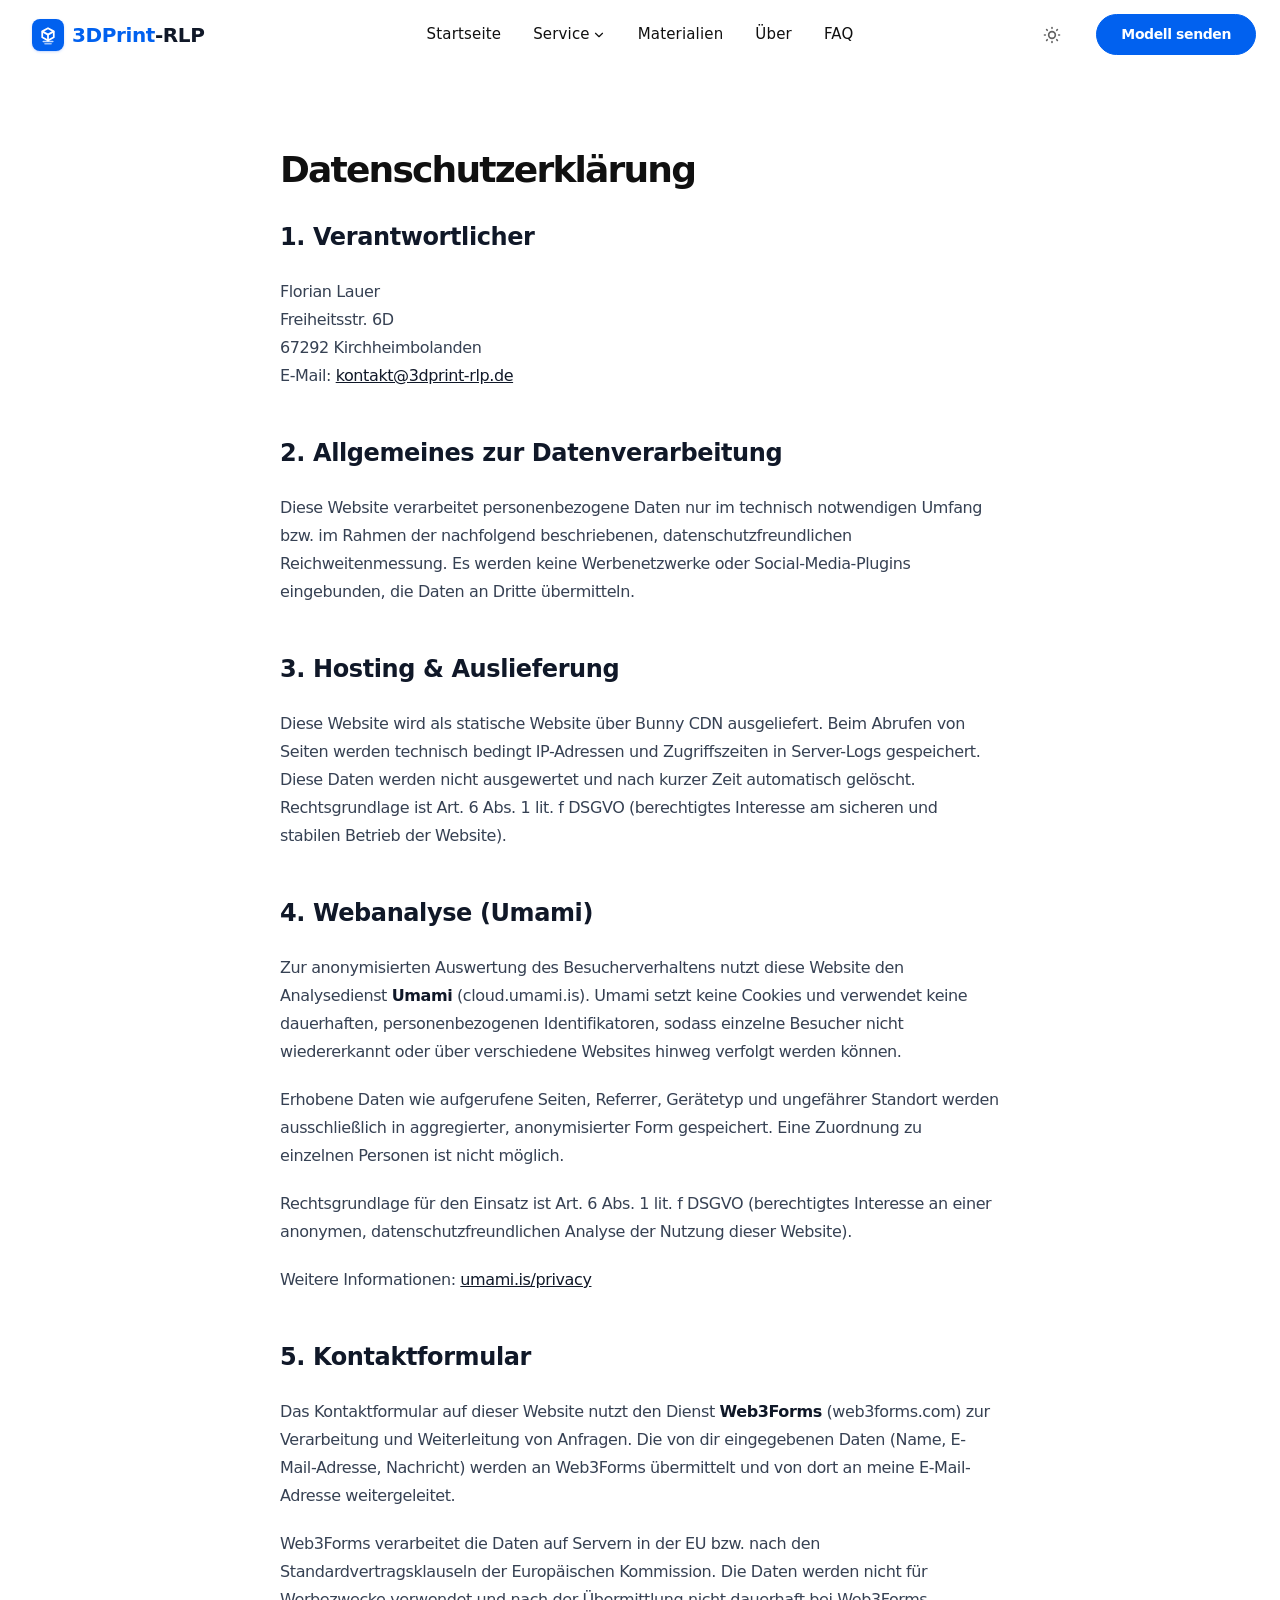
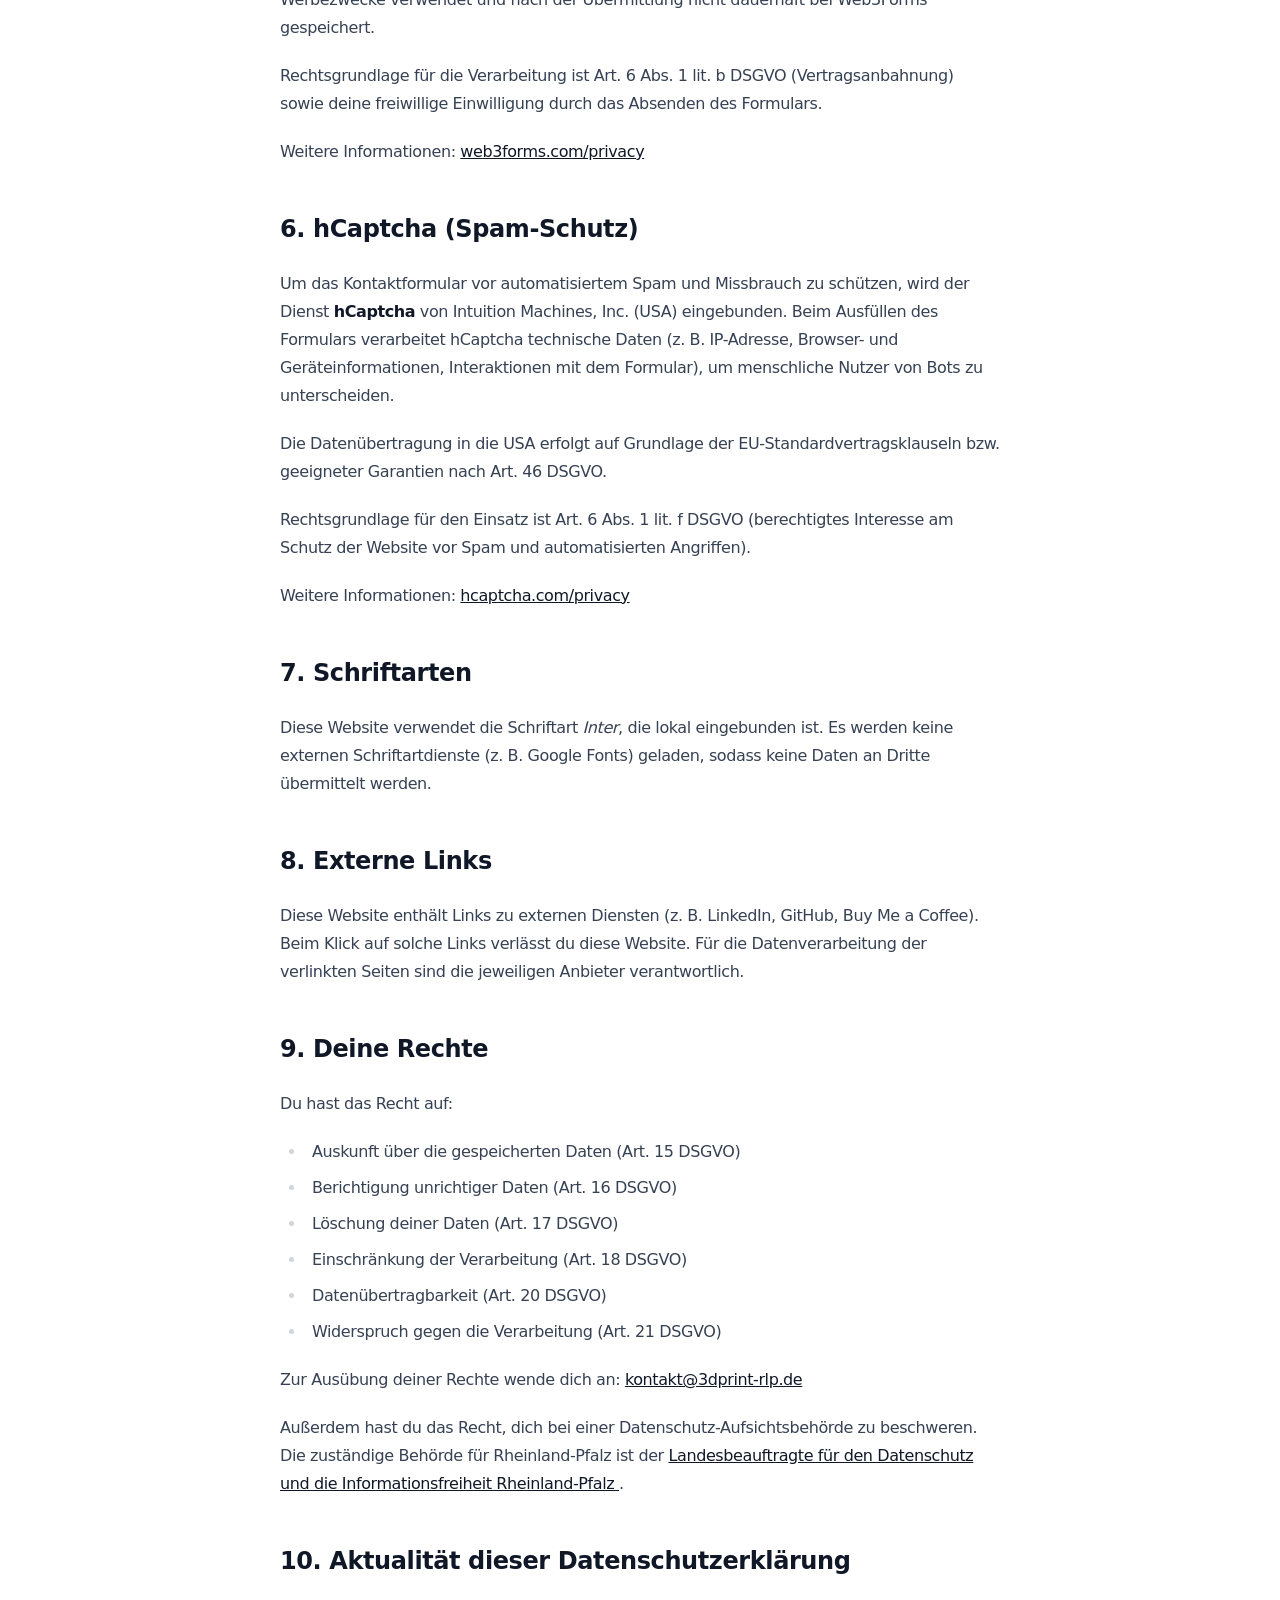
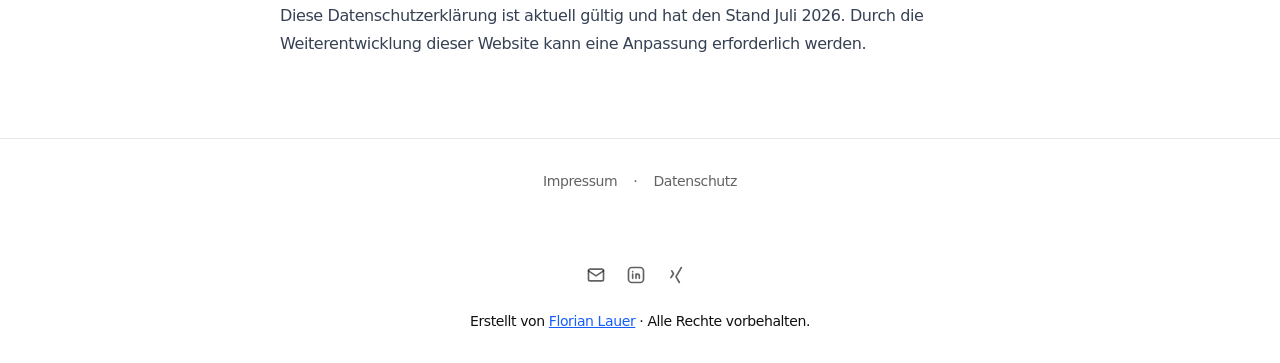
==== commit 2d401fea: "Preview build 2026-07-02 20:03" ====
--- a/datenschutz/index.html
+++ b/datenschutz/index.html
@@ -1 +1 @@
-<!DOCTYPE html><html class="2xl:text-[20px]" dir="ltr" lang="de"><head><meta charset="UTF-8"><meta content="width=device-width,initial-scale=1" name="viewport"><link href="/sitemap-index.xml" rel="sitemap"><link href="[data-uri]" rel="shortcut icon"><link href="/_astro/favicon.B-3lZ6lV.svg" rel="icon" type="image/svg+xml"><link href="/_astro/favicon-16x16.CPQlSgik.png" rel="icon" sizes="16x16" type="image/png"><link href="/_astro/favicon-32x32.BfTQ4vm6.png" rel="icon" sizes="32x32" type="image/png"><link href="/_astro/apple-touch-icon.D1D8XJqk.png" rel="apple-touch-icon" sizes="180x180"><link href="/_astro/android-chrome-192x192.CGfPVZnA.png" rel="icon" sizes="192x192" type="image/png"><link href="/_astro/android-chrome-512x512.DG6S8uuY.png" rel="icon" sizes="512x512" type="image/png"><link href="/site.webmanifest" rel="manifest"><style>:root{--cc-font-family:'Inter Variable',sans-serif;--cc-modal-border-radius:1rem;--cc-btn-border-radius:9999px;--cc-bg:#ffffff;--cc-primary-color:#111827;--cc-secondary-color:#6b7280;--cc-btn-primary-bg:rgb(1 97 239);--cc-btn-primary-color:#ffffff;--cc-btn-primary-border-color:rgb(1 97 239);--cc-btn-primary-hover-bg:rgb(1 78 190);--cc-btn-primary-hover-color:#ffffff;--cc-btn-primary-hover-border-color:rgb(1 78 190);--cc-separator-border-color:#e5e7eb;--cc-footer-bg:#f9fafb;--cc-footer-border-color:#e5e7eb}#cc-main.cc--darkmode{--cc-bg:rgb(15 23 42);--cc-primary-color:rgb(229 236 246);--cc-secondary-color:rgb(148 163 184);--cc-btn-primary-bg:rgb(1 97 239);--cc-btn-primary-color:#ffffff;--cc-btn-primary-border-color:rgb(1 97 239);--cc-btn-primary-hover-bg:rgb(1 78 190);--cc-btn-primary-hover-color:#ffffff;--cc-btn-primary-hover-border-color:rgb(1 78 190);--cc-separator-border-color:rgb(255 255 255 / 8%);--cc-footer-bg:rgb(9 15 29);--cc-footer-border-color:rgb(255 255 255 / 8%);--cc-footer-color:rgb(148 163 184)}#cc-main .cm{box-shadow:0 4px 32px rgb(0 0 0 / 20%);border:1px solid var(--cc-separator-border-color)}#cc-main .cm__title{font-weight:600;font-size:1rem}#cc-main .cm__desc{font-size:.875rem;line-height:1.6}#cc-main .cm__btn{font-weight:500;font-size:.875rem}:root{--aw-font-sans:'Inter Variable';--aw-font-serif:'Inter Variable';--aw-font-heading:'Inter Variable';--aw-color-primary:rgb(1 97 239);--aw-color-secondary:rgb(1 84 207);--aw-color-accent:rgb(109 40 217);--aw-color-text-heading:rgb(0 0 0);--aw-color-text-default:rgb(16 16 16);--aw-color-text-muted:rgb(16 16 16 / 66%);--aw-color-bg-page:rgb(255 255 255);--aw-color-bg-page-dark:rgb(3 6 32)}.dark{--aw-font-sans:'Inter Variable';--aw-font-serif:'Inter Variable';--aw-font-heading:'Inter Variable';--aw-color-primary:rgb(1 97 239);--aw-color-secondary:rgb(1 84 207);--aw-color-accent:rgb(109 40 217);--aw-color-text-heading:rgb(247, 248, 248);--aw-color-text-default:rgb(229 236 246);--aw-color-text-muted:rgb(229 236 246 / 66%);--aw-color-bg-page:rgb(3 6 32)}</style><script>!function(){const e="system";function t(e){"dark"===e?document.documentElement.classList.add("dark"):document.documentElement.classList.remove("dark");const t=document.querySelectorAll("[data-aw-toggle-color-scheme] > input");t&&t.length&&t.forEach(t=>{t.checked="dark"!==e})}e&&e.endsWith(":only")||(localStorage.theme,0)?t(e.replace(":only","")):"dark"===localStorage.theme||!("theme"in localStorage)&&window.matchMedia("(prefers-color-scheme: dark)").matches?t("dark"):t("light")}()</script><title>Datenschutzerklärung — 3DPrint-RLP</title><link href="https://www.3dprint-rlp.de/datenschutz" rel="canonical"><meta content="3D-Druck Service in Rheinland-Pfalz: 3D-Modell senden, Material und Zweck beschreiben und gedruckte Bauteile, Prototypen oder Ersatzteile erhalten." name="description"><meta content="noindex, nofollow" name="robots"><meta content="Datenschutzerklärung" property="og:title"><meta content="website" property="og:type"><meta content="https://www.3dprint-rlp.de/_astro/hero-3dprint-rlp-minimal.CckD0odZ_Z41UoC.jpg" property="og:image"><meta content="https://www.3dprint-rlp.de/datenschutz" property="og:url"><meta content="3D-Druck Service in Rheinland-Pfalz: 3D-Modell senden, Material und Zweck beschreiben und gedruckte Bauteile, Prototypen oder Ersatzteile erhalten." property="og:description"><meta content="de" property="og:locale"><meta content="3DPrint-RLP" property="og:site_name"><meta content="https://www.3dprint-rlp.de/_astro/hero-3dprint-rlp-minimal.CckD0odZ_Z41UoC.jpg" property="og:image:url"><meta content="1200" property="og:image:width"><meta content="626" property="og:image:height"><meta content="Datenschutzerklärung" property="og:image:alt"><meta content="summary_large_image" name="twitter:card"><meta content="@LauerFlorian" name="twitter:site"><meta content="@LauerFlorian" name="twitter:creator"><script data-id id="ga-init">if(document.getElementById("ga-init").dataset.id){var d=document.getElementById("ga-init").dataset.id;window.dataLayer=window.dataLayer||[],window.gtag=function(){dataLayer.push(arguments)},window.gtag("js",new Date),window.gtag("config",d)}</script><link href="https://images.unsplash.com" rel="preconnect"><script type="text/plain" src="https://cloud.umami.is/script.js" data-category="analytics" data-service="Umami" data-website-id="01786d0e-2e12-4068-82dd-b2e217a2e656"></script><meta content="true" name="astro-view-transitions-enabled"><meta content="swap" name="astro-view-transitions-fallback"><script type="module" src="/_astro/ClientRouter.astro_astro_type_script_index_0_lang.CAqDO0tx.js"></script><link href="/_astro/Layout.C8nXGtP_.css" rel="stylesheet"><script type="module" src="/_astro/page.JYoqAuaC.js"></script></head><body class="antialiased bg-page text-default tracking-tight"><script type="module">function t(){const t=document.getElementById("cc-main");if(!t)return;const e=document.documentElement.classList.contains("dark");t.classList.toggle("cc--darkmode",e)}const c=new MutationObserver(t);c.observe(document.documentElement,{attributes:!0,attributeFilter:["class"]}),document.addEventListener("DOMContentLoaded",t)</script><header class="w-full mx-auto border-b border-gray-50/0 ease-in-out flex-none sticky top-0 transition-[opacity] z-40" data-aw-sticky-header="true" id="header"><div class="absolute inset-0"></div><div class="w-full mx-auto max-w-7xl md:grid md:grid-cols-3 md:items-center md:px-6 px-3 py-3 relative text-default"><div class="flex justify-between"><a href="/" class="items-center flex"><span class="items-center flex whitespace-nowrap gap-2 ml-2 rtl:ml-0 rtl:mr-2"><span class="items-center flex justify-center bg-primary h-8 rounded-lg shadow-blue-600/20 shadow-sm text-white w-8" aria-hidden="true"><svg class="w-6 h-6" fill="none" viewBox="0 0 512 512"><path d="M256 111 133 179l123 69 123-69-123-68Z" stroke="currentColor" stroke-width="38" stroke-linejoin="round"></path><path d="M133 179v126l123 69 123-69V179" stroke="currentColor" stroke-width="38" stroke-linejoin="round"></path><path d="M256 248v126" stroke="currentColor" stroke-width="38" stroke-linecap="round"></path><path d="M154 397h204" stroke="currentColor" stroke-width="32" stroke-linecap="round" opacity="0.78"></path><path d="M190 443h132" stroke="currentColor" stroke-width="32" stroke-linecap="round" opacity="0.62"></path></svg> </span><span class="font-bold md:text-xl text-2xl"><span class="text-primary">3DPrint</span><span class="dark:text-white text-gray-900">-RLP</span></span></span></a><div class="items-center flex md:hidden"><button class="items-center flex flex-col cursor-pointer group h-12 justify-center rounded w-12" type="button" aria-label="Toggle Menu" data-aw-toggle-menu><span class="sr-only">Toggle Menu</span> <span class="transition bg-black dark:bg-white duration-200 ease h-0.5 my-1 opacity-80 rounded-full transform w-6 group-[.expanded]:rotate-45 group-[.expanded]:translate-y-2.5" aria-hidden="true"></span> <span class="transition bg-black dark:bg-white duration-200 ease h-0.5 my-1 opacity-80 rounded-full transform w-6 group-[.expanded]:opacity-0" aria-hidden="true"></span> <span class="transition bg-black dark:bg-white duration-200 ease h-0.5 my-1 opacity-80 rounded-full transform w-6 group-[.expanded]:-rotate-45 group-[.expanded]:-translate-y-2.5" aria-hidden="true"></span></button></div></div><nav aria-label="Main navigation" class="items-center md:w-auto w-full hidden md:flex md:justify-self-center md:mx-5 md:overflow-visible overflow-x-hidden overflow-y-auto text-default"><ul class="flex flex-col font-medium md:flex-row md:justify-center md:self-center md:text-[0.9375rem] md:w-auto text-xl tracking-[0.01rem] w-full"><li class><a href="/" class="items-center flex whitespace-nowrap dark:hover:text-white hover:text-link px-4 py-3">Startseite</a></li><li class="dropdown"><button class="items-center flex whitespace-nowrap dark:hover:text-white hover:text-link px-4 py-3" type="button">Service <svg class="rtl:ml-0 h-3.5 hidden md:inline ml-0.5 rtl:mr-0.5 w-3.5" data-icon="tabler:chevron-down" height="1em" width="1em"><symbol id="ai:tabler:chevron-down" viewBox="0 0 24 24"><path d="m6 9l6 6l6-6" stroke="currentColor" stroke-width="2" stroke-linecap="round" fill="none" stroke-linejoin="round"/></symbol><use href="#ai:tabler:chevron-down"></use></svg></button><ul class="dark:md:bg-dark drop-shadow-xl dropdown-menu font-medium md:absolute md:backdrop-blur-md md:bg-white/90 md:hidden md:min-w-[200px] md:pl-0 pl-4 rounded"><li><a href="/#fuer-wen" class="dark:hover:bg-gray-700 block dark:hover:text-white first:rounded-t hover:text-link last:rounded-b md:hover:bg-gray-100 px-5 py-2 whitespace-no-wrap">Für wen?</a></li><li><a href="/#leistungen" class="dark:hover:bg-gray-700 block dark:hover:text-white first:rounded-t hover:text-link last:rounded-b md:hover:bg-gray-100 px-5 py-2 whitespace-no-wrap">Leistungen</a></li><li><a href="/#ablauf" class="dark:hover:bg-gray-700 block dark:hover:text-white first:rounded-t hover:text-link last:rounded-b md:hover:bg-gray-100 px-5 py-2 whitespace-no-wrap">Ablauf</a></li></ul></li><li class><a href="/#materialien" class="items-center flex whitespace-nowrap dark:hover:text-white hover:text-link px-4 py-3">Materialien</a></li><li class><a href="/#ueber-mich" class="items-center flex whitespace-nowrap dark:hover:text-white hover:text-link px-4 py-3">Über</a></li><li class><a href="/#faq" class="items-center flex whitespace-nowrap dark:hover:text-white hover:text-link px-4 py-3">FAQ</a></li></ul></nav><div class="items-center md:w-auto w-full hidden md:flex bottom-0 fixed justify-end left-0 md:justify-self-end md:mb-0 md:p-0 md:self-center md:static p-3 rtl:left-auto rtl:right-0"><div class="items-center flex justify-between md:w-auto w-full"><div class="flex"><button class="items-center rounded-lg dark:focus:ring-gray-700 dark:hover:bg-gray-700 dark:text-gray-400 focus:outline-none focus:ring-4 focus:ring-gray-200 hover:bg-gray-100 inline-flex p-2.5 text-muted text-sm" type="button" aria-label="Toggle between Dark and Light mode" data-aw-toggle-color-scheme><svg class="w-6 h-6 md:h-5 md:inline-block md:w-5" data-icon="tabler:sun" height="1em" width="1em"><symbol id="ai:tabler:sun" viewBox="0 0 24 24"><path d="M8 12a4 4 0 1 0 8 0a4 4 0 1 0-8 0m-5 0h1m8-9v1m8 8h1m-9 8v1M5.6 5.6l.7.7m12.1-.7l-.7.7m0 11.4l.7.7m-12.1-.7l-.7.7" stroke="currentColor" stroke-width="2" stroke-linecap="round" fill="none" stroke-linejoin="round"/></symbol><use href="#ai:tabler:sun"></use></svg></button></div><span class="rtl:ml-0 ml-4 rtl:mr-4"><a href="/form" class="btn-primary font-semibold md:px-6 ml-2 px-5.5 py-2.5 shadow-none text-sm w-auto">Modell senden</a></span></div></div></div></header><main><section class="md:py-20 py-16"><div class="mx-auto px-4 sm:px-6 max-w-3xl"><h1 class="dark:text-white font-bold font-heading leading-tighter mb-8 text-4xl tracking-tighter">Datenschutzerklärung</h1><div class="dark:prose-invert max-w-none prose"><h2>1. Verantwortlicher</h2><p>Florian Lauer<br>Freiheitsstr. 6D<br>67292 Kirchheimbolanden<br>E-Mail: <a href="mailto:kontakt@3dprint-rlp.de">kontakt@3dprint-rlp.de</a></p><h2>2. Allgemeines zur Datenverarbeitung</h2><p>Diese Website verarbeitet personenbezogene Daten nur im technisch notwendigen Umfang bzw. im Rahmen der nachfolgend beschriebenen, datenschutzfreundlichen Reichweitenmessung. Es werden keine Werbenetzwerke oder Social-Media-Plugins eingebunden, die Daten an Dritte übermitteln.</p><h2>3. Hosting & Auslieferung</h2><p>Diese Website wird als statische Website über Bunny CDN ausgeliefert. Beim Abrufen von Seiten werden technisch bedingt IP-Adressen und Zugriffszeiten in Server-Logs gespeichert. Diese Daten werden nicht ausgewertet und nach kurzer Zeit automatisch gelöscht. Rechtsgrundlage ist Art. 6 Abs. 1 lit. f DSGVO (berechtigtes Interesse am sicheren und stabilen Betrieb der Website).</p><h2>4. Webanalyse (Umami)</h2><p>Zur anonymisierten Auswertung des Besucherverhaltens nutzt diese Website den Analysedienst <strong>Umami</strong> (cloud.umami.is). Umami setzt keine Cookies und verwendet keine dauerhaften, personenbezogenen Identifikatoren, sodass einzelne Besucher nicht wiedererkannt oder über verschiedene Websites hinweg verfolgt werden können.</p><p>Erhobene Daten wie aufgerufene Seiten, Referrer, Gerätetyp und ungefährer Standort werden ausschließlich in aggregierter, anonymisierter Form gespeichert. Eine Zuordnung zu einzelnen Personen ist nicht möglich.</p><p>Rechtsgrundlage für den Einsatz ist Art. 6 Abs. 1 lit. f DSGVO (berechtigtes Interesse an einer anonymen, datenschutzfreundlichen Analyse der Nutzung dieser Website).</p><p>Weitere Informationen: <a href="https://umami.is/privacy" rel="noopener" target="_blank">umami.is/privacy</a></p><h2>5. Kontaktformular</h2><p>Das Kontaktformular auf dieser Website nutzt den Dienst <strong>Web3Forms</strong> (web3forms.com) zur Verarbeitung und Weiterleitung von Anfragen. Die von dir eingegebenen Daten (Name, E-Mail-Adresse, Nachricht) werden an Web3Forms übermittelt und von dort an meine E-Mail-Adresse weitergeleitet.</p><p>Web3Forms verarbeitet die Daten auf Servern in der EU bzw. nach den Standardvertragsklauseln der Europäischen Kommission. Die Daten werden nicht für Werbezwecke verwendet und nach der Übermittlung nicht dauerhaft bei Web3Forms gespeichert.</p><p>Rechtsgrundlage für die Verarbeitung ist Art. 6 Abs. 1 lit. b DSGVO (Vertragsanbahnung) sowie deine freiwillige Einwilligung durch das Absenden des Formulars.</p><p>Weitere Informationen: <a href="https://web3forms.com/privacy" rel="noopener" target="_blank">web3forms.com/privacy</a></p><h2>6. Schriftarten</h2><p>Diese Website verwendet die Schriftart <em>Inter</em>, die lokal eingebunden ist. Es werden keine externen Schriftartdienste (z. B. Google Fonts) geladen, sodass keine Daten an Dritte übermittelt werden.</p><h2>7. Externe Links</h2><p>Diese Website enthält Links zu externen Diensten (z. B. LinkedIn, GitHub, Buy Me a Coffee). Beim Klick auf solche Links verlässt du diese Website. Für die Datenverarbeitung der verlinkten Seiten sind die jeweiligen Anbieter verantwortlich.</p><h2>8. Deine Rechte</h2><p>Du hast das Recht auf:</p><ul><li>Auskunft über die gespeicherten Daten (Art. 15 DSGVO)</li><li>Berichtigung unrichtiger Daten (Art. 16 DSGVO)</li><li>Löschung deiner Daten (Art. 17 DSGVO)</li><li>Einschränkung der Verarbeitung (Art. 18 DSGVO)</li><li>Datenübertragbarkeit (Art. 20 DSGVO)</li><li>Widerspruch gegen die Verarbeitung (Art. 21 DSGVO)</li></ul><p>Zur Ausübung deiner Rechte wende dich an: <a href="mailto:kontakt@3dprint-rlp.de">kontakt@3dprint-rlp.de</a></p><p>Außerdem hast du das Recht, dich bei einer Datenschutz-Aufsichtsbehörde zu beschweren. Die zuständige Behörde für Rheinland-Pfalz ist der <a href="https://www.datenschutz.rlp.de" rel="noopener" target="_blank">Landesbeauftragte für den Datenschutz und die Informationsfreiheit Rheinland-Pfalz </a>.</p><h2>9. Aktualität dieser Datenschutzerklärung</h2><p>Diese Datenschutzerklärung ist aktuell gültig und hat den Stand Juli 2026. Durch die Weiterentwicklung dieser Website kann eine Anpassung erforderlich werden.</p></div></div></section></main><footer class="border-gray-200 border-t dark:border-slate-800 not-prose relative"><div class="absolute inset-0 dark:bg-dark pointer-events-none" aria-hidden="true"></div><div class="mx-auto max-w-7xl relative dark:text-slate-300 intersect-no-queue intersect-once intersect-quarter motion-safe:md:intersect:animate-fade motion-safe:md:opacity-0 px-4 sm:px-6"><div class="flex justify-center gap-4 py-8 text-sm"><a href="/impressum" class="transition dark:text-gray-400 duration-150 ease-in-out hover:text-gray-700 hover:underline text-muted">Impressum</a> <span class="text-muted">·</span><a href="/datenschutz" class="transition dark:text-gray-400 duration-150 ease-in-out hover:text-gray-700 hover:underline text-muted">Datenschutz</a></div><div class="items-center flex flex-col gap-4 md:py-8 py-6"><ul class="flex -ml-2"><li><a href="mailto:kontakt@3dprint-rlp.de" class="items-center rounded-lg dark:focus:ring-gray-700 dark:hover:bg-gray-700 dark:text-gray-400 focus:outline-none focus:ring-4 focus:ring-gray-200 hover:bg-gray-100 inline-flex p-2.5 text-muted text-sm" aria-label="E-Mail"><svg class="h-5 w-5" data-icon="tabler:mail" height="1em" width="1em"><symbol id="ai:tabler:mail" viewBox="0 0 24 24"><g fill="none" stroke="currentColor" stroke-linecap="round" stroke-linejoin="round" stroke-width="2"><path d="M3 7a2 2 0 0 1 2-2h14a2 2 0 0 1 2 2v10a2 2 0 0 1-2 2H5a2 2 0 0 1-2-2z"/><path d="m3 7l9 6l9-6"/></g></symbol><use href="#ai:tabler:mail"></use></svg></a></li><li><a href="https://www.linkedin.com/in/florian-lauer-549368309/" class="items-center rounded-lg dark:focus:ring-gray-700 dark:hover:bg-gray-700 dark:text-gray-400 focus:outline-none focus:ring-4 focus:ring-gray-200 hover:bg-gray-100 inline-flex p-2.5 text-muted text-sm" aria-label="LinkedIn"><svg class="h-5 w-5" data-icon="tabler:brand-linkedin" height="1em" width="1em"><symbol id="ai:tabler:brand-linkedin" viewBox="0 0 24 24"><g fill="none" stroke="currentColor" stroke-linecap="round" stroke-linejoin="round" stroke-width="2"><path d="M8 11v5m0-8v.01M12 16v-5m4 5v-3a2 2 0 1 0-4 0"/><path d="M3 7a4 4 0 0 1 4-4h10a4 4 0 0 1 4 4v10a4 4 0 0 1-4 4H7a4 4 0 0 1-4-4z"/></g></symbol><use href="#ai:tabler:brand-linkedin"></use></svg></a></li><li><a href="https://www.xing.com/profile/Florian_Lauer5" class="items-center rounded-lg dark:focus:ring-gray-700 dark:hover:bg-gray-700 dark:text-gray-400 focus:outline-none focus:ring-4 focus:ring-gray-200 hover:bg-gray-100 inline-flex p-2.5 text-muted text-sm" aria-label="XING"><svg class="h-5 w-5" data-icon="tabler:brand-xing" height="1em" width="1em"><symbol id="ai:tabler:brand-xing" viewBox="0 0 24 24"><path d="m16 21l-4-7l6.5-11M7 7l2 3.5L6 15" stroke="currentColor" stroke-width="2" stroke-linecap="round" fill="none" stroke-linejoin="round"/></symbol><use href="#ai:tabler:brand-xing"></use></svg></a></li></ul><div class="dark:text-muted text-center text-sm">Erstellt von <a href="https://www.laitco.de" class="dark:text-muted text-blue-600 underline" rel="noopener" target="_blank">Florian Lauer</a> · Alle Rechte vorbehalten.</div></div></div></footer><script>!function(){const e="system";if(window.basic_script)return;function t(e){"dark"===e?document.documentElement.classList.add("dark"):document.documentElement.classList.remove("dark")}window.basic_script=!0;const a=function(){e&&e.endsWith(":only")||(localStorage.theme,0)?t(e.replace(":only","")):"dark"===localStorage.theme||!("theme"in localStorage)&&window.matchMedia("(prefers-color-scheme: dark)").matches?t("dark"):t("light")};function d(e,t,a){const d="string"==typeof e?document.querySelectorAll(e):e;d&&d.length&&d.forEach(e=>{e.addEventListener(t,t=>a(t,e),!1)})}a();const o=function(){let t=window.scrollY,a=!0;d("#header nav","click",function(){document.querySelector("[data-aw-toggle-menu]")?.classList.remove("expanded"),document.body.classList.remove("overflow-hidden"),document.getElementById("header")?.classList.remove("h-screen"),document.getElementById("header")?.classList.remove("expanded"),document.getElementById("header")?.classList.remove("bg-page"),document.querySelector("#header nav")?.classList.add("hidden"),document.querySelector("#header > div > div:last-child")?.classList.add("hidden")}),d("[data-aw-toggle-menu]","click",function(e,t){t.classList.toggle("expanded"),document.body.classList.toggle("overflow-hidden"),document.getElementById("header")?.classList.toggle("h-screen"),document.getElementById("header")?.classList.toggle("expanded"),document.getElementById("header")?.classList.toggle("bg-page"),document.querySelector("#header nav")?.classList.toggle("hidden"),document.querySelector("#header > div > div:last-child")?.classList.toggle("hidden")}),d("[data-aw-toggle-color-scheme]","click",function(){e.endsWith(":only")||(Observer.removeAnimationDelay(),document.documentElement.classList.toggle("dark"),localStorage.theme=document.documentElement.classList.contains("dark")?"dark":"light")}),d("[data-aw-social-share]","click",function(e,t){const a=t.getAttribute("data-aw-social-share"),d=encodeURIComponent(t.getAttribute("data-aw-url")),o=encodeURIComponent(t.getAttribute("data-aw-text"));let n;switch(a){case"facebook":n=`https://www.facebook.com/sharer.php?u=${d}`;break;case"twitter":n=`https://twitter.com/intent/tweet?url=${d}&text=${o}`;break;case"linkedin":n=`https://www.linkedin.com/shareArticle?mini=true&url=${d}&title=${o}`;break;case"whatsapp":n=`https://wa.me/?text=${o}%20${d}`;break;case"mail":n=`mailto:?subject=%22${o}%22&body=${o}%20${d}`;break;default:return}const c=document.createElement("a");c.target="_blank",c.href=n,c.click()});function o(){const e=document.querySelector("#header[data-aw-sticky-header]");e&&(t>60&&!e.classList.contains("scroll")?e.classList.add("scroll"):t<=60&&e.classList.contains("scroll")&&e.classList.remove("scroll"),a=!1)}window.matchMedia("(max-width: 767px)").addEventListener("change",function(){document.querySelector("[data-aw-toggle-menu]")?.classList.remove("expanded"),document.body.classList.remove("overflow-hidden"),document.getElementById("header")?.classList.remove("h-screen"),document.getElementById("header")?.classList.remove("expanded"),document.getElementById("header")?.classList.remove("bg-page"),document.querySelector("#header nav")?.classList.add("hidden"),document.querySelector("#header > div > div:last-child")?.classList.add("hidden")}),o(),d([document],"scroll",function(){t=window.scrollY,a||(window.requestAnimationFrame(()=>{o()}),a=!0)})},n=function(){document.documentElement.classList.add("motion-safe:scroll-smooth");const e=document.querySelector("[data-aw-toggle-menu]");e&&e.classList.remove("expanded"),document.body.classList.remove("overflow-hidden"),document.getElementById("header")?.classList.remove("h-screen"),document.getElementById("header")?.classList.remove("expanded"),document.querySelector("#header nav")?.classList.add("hidden")};window.onload=o,window.onpageshow=n,document.addEventListener("astro:after-swap",()=>{a(),o(),n()})}()</script><script>const Observer={observer:null,delayBetweenAnimations:100,animationCounter:0,elements:null,start(t){this.observer&&this.observer.disconnect(),this.animationCounter=0;this.elements=Array.from(document.querySelectorAll(['[class*=" intersect:"]','[class*=":intersect:"]','[class^="intersect:"]','[class="intersect"]','[class*=" intersect "]','[class^="intersect "]','[class$=" intersect"]'].join(",")));if(this.elements.forEach(t=>{var e;t.setAttribute("no-intersect",""),t._intersectionThreshold=(e=t).classList.contains("intersect-full")?.99:e.classList.contains("intersect-half")?.5:e.classList.contains("intersect-quarter")?.25:0}),t){const t=window.innerHeight;this.elements.forEach(e=>{const s=e.getBoundingClientRect();s.top<t&&s.bottom>0&&(e.removeAttribute("no-intersect"),e.setAttribute("data-animated","true"),e.style.animationDuration="0s")})}this.observer=new IntersectionObserver(t=>{t.forEach(t=>{requestAnimationFrame(()=>{const e=t.target,s=t.intersectionRatio,n=e._intersectionThreshold;if(e.classList.contains("intersect-no-queue"))t.isIntersecting?(e.removeAttribute("no-intersect"),e.classList.contains("intersect-once")&&this.observer.unobserve(e)):e.setAttribute("no-intersect","");else if(s>=n){if(!e.hasAttribute("data-animated")){e.removeAttribute("no-intersect"),e.setAttribute("data-animated","true"),e.style.animationDuration="";const t=this.animationCounter*this.delayBetweenAnimations;this.animationCounter++,e.style.transitionDelay=`${t}ms`,e.style.animationDelay=`${t}ms`,e.classList.contains("intersect-once")&&this.observer.unobserve(e)}}else e.setAttribute("no-intersect",""),e.removeAttribute("data-animated"),e.style.transitionDelay="",e.style.animationDelay="",e.style.animationDuration="",this.animationCounter=0})})},{threshold:[0,.25,.5,.99]}),this.elements.forEach(t=>{t.hasAttribute("data-animated")||this.observer.observe(t)})},removeAnimationDelay(){this.elements.forEach(t=>{"true"===t.getAttribute("data-animated")&&(t.style.transitionDelay="",t.style.animationDelay="")})}};Observer.start(!1),document.addEventListener("astro:after-swap",()=>{Observer.start(!0)})</script></body></html>+<!DOCTYPE html><html class="2xl:text-[20px]" dir="ltr" lang="de"><head><meta charset="UTF-8"><meta content="width=device-width,initial-scale=1" name="viewport"><link href="/sitemap-index.xml" rel="sitemap"><link href="[data-uri]" rel="shortcut icon"><link href="/_astro/favicon.B-3lZ6lV.svg" rel="icon" type="image/svg+xml"><link href="/_astro/favicon-16x16.CPQlSgik.png" rel="icon" sizes="16x16" type="image/png"><link href="/_astro/favicon-32x32.BfTQ4vm6.png" rel="icon" sizes="32x32" type="image/png"><link href="/_astro/apple-touch-icon.D1D8XJqk.png" rel="apple-touch-icon" sizes="180x180"><link href="/_astro/android-chrome-192x192.CGfPVZnA.png" rel="icon" sizes="192x192" type="image/png"><link href="/_astro/android-chrome-512x512.DG6S8uuY.png" rel="icon" sizes="512x512" type="image/png"><link href="/site.webmanifest" rel="manifest"><style>:root{--cc-font-family:'Inter Variable',sans-serif;--cc-modal-border-radius:1rem;--cc-btn-border-radius:9999px;--cc-bg:#ffffff;--cc-primary-color:#111827;--cc-secondary-color:#6b7280;--cc-btn-primary-bg:rgb(1 97 239);--cc-btn-primary-color:#ffffff;--cc-btn-primary-border-color:rgb(1 97 239);--cc-btn-primary-hover-bg:rgb(1 78 190);--cc-btn-primary-hover-color:#ffffff;--cc-btn-primary-hover-border-color:rgb(1 78 190);--cc-separator-border-color:#e5e7eb;--cc-footer-bg:#f9fafb;--cc-footer-border-color:#e5e7eb}#cc-main.cc--darkmode{--cc-bg:rgb(15 23 42);--cc-primary-color:rgb(229 236 246);--cc-secondary-color:rgb(148 163 184);--cc-btn-primary-bg:rgb(1 97 239);--cc-btn-primary-color:#ffffff;--cc-btn-primary-border-color:rgb(1 97 239);--cc-btn-primary-hover-bg:rgb(1 78 190);--cc-btn-primary-hover-color:#ffffff;--cc-btn-primary-hover-border-color:rgb(1 78 190);--cc-separator-border-color:rgb(255 255 255 / 8%);--cc-footer-bg:rgb(9 15 29);--cc-footer-border-color:rgb(255 255 255 / 8%);--cc-footer-color:rgb(148 163 184)}#cc-main .cm{box-shadow:0 4px 32px rgb(0 0 0 / 20%);border:1px solid var(--cc-separator-border-color)}#cc-main .cm__title{font-weight:600;font-size:1rem}#cc-main .cm__desc{font-size:.875rem;line-height:1.6}#cc-main .cm__btn{font-weight:500;font-size:.875rem}:root{--aw-font-sans:'Inter Variable';--aw-font-serif:'Inter Variable';--aw-font-heading:'Inter Variable';--aw-color-primary:rgb(1 97 239);--aw-color-secondary:rgb(1 84 207);--aw-color-accent:rgb(109 40 217);--aw-color-text-heading:rgb(0 0 0);--aw-color-text-default:rgb(16 16 16);--aw-color-text-muted:rgb(16 16 16 / 66%);--aw-color-bg-page:rgb(255 255 255);--aw-color-bg-page-dark:rgb(3 6 32)}.dark{--aw-font-sans:'Inter Variable';--aw-font-serif:'Inter Variable';--aw-font-heading:'Inter Variable';--aw-color-primary:rgb(1 97 239);--aw-color-secondary:rgb(1 84 207);--aw-color-accent:rgb(109 40 217);--aw-color-text-heading:rgb(247, 248, 248);--aw-color-text-default:rgb(229 236 246);--aw-color-text-muted:rgb(229 236 246 / 66%);--aw-color-bg-page:rgb(3 6 32)}</style><script>!function(){const e="system";function t(e){"dark"===e?document.documentElement.classList.add("dark"):document.documentElement.classList.remove("dark");const t=document.querySelectorAll("[data-aw-toggle-color-scheme] > input");t&&t.length&&t.forEach(t=>{t.checked="dark"!==e})}e&&e.endsWith(":only")||(localStorage.theme,0)?t(e.replace(":only","")):"dark"===localStorage.theme||!("theme"in localStorage)&&window.matchMedia("(prefers-color-scheme: dark)").matches?t("dark"):t("light")}()</script><title>Datenschutzerklärung — 3DPrint-RLP</title><link href="https://www.3dprint-rlp.de/datenschutz" rel="canonical"><meta content="3D-Druck Service in Rheinland-Pfalz: 3D-Modell senden, Material und Zweck beschreiben und gedruckte Bauteile, Prototypen oder Ersatzteile erhalten." name="description"><meta content="noindex, nofollow" name="robots"><meta content="Datenschutzerklärung" property="og:title"><meta content="website" property="og:type"><meta content="https://www.3dprint-rlp.de/_astro/hero-3dprint-rlp-minimal.CckD0odZ_Z41UoC.jpg" property="og:image"><meta content="https://www.3dprint-rlp.de/datenschutz" property="og:url"><meta content="3D-Druck Service in Rheinland-Pfalz: 3D-Modell senden, Material und Zweck beschreiben und gedruckte Bauteile, Prototypen oder Ersatzteile erhalten." property="og:description"><meta content="de" property="og:locale"><meta content="3DPrint-RLP" property="og:site_name"><meta content="https://www.3dprint-rlp.de/_astro/hero-3dprint-rlp-minimal.CckD0odZ_Z41UoC.jpg" property="og:image:url"><meta content="1200" property="og:image:width"><meta content="626" property="og:image:height"><meta content="Datenschutzerklärung" property="og:image:alt"><meta content="summary_large_image" name="twitter:card"><meta content="@LauerFlorian" name="twitter:site"><meta content="@LauerFlorian" name="twitter:creator"><script data-id id="ga-init">if(document.getElementById("ga-init").dataset.id){var d=document.getElementById("ga-init").dataset.id;window.dataLayer=window.dataLayer||[],window.gtag=function(){dataLayer.push(arguments)},window.gtag("js",new Date),window.gtag("config",d)}</script><link href="https://images.unsplash.com" rel="preconnect"><script type="text/plain" src="https://cloud.umami.is/script.js" data-category="analytics" data-service="Umami" data-website-id="01786d0e-2e12-4068-82dd-b2e217a2e656"></script><meta content="true" name="astro-view-transitions-enabled"><meta content="swap" name="astro-view-transitions-fallback"><script type="module" src="/_astro/ClientRouter.astro_astro_type_script_index_0_lang.CAqDO0tx.js"></script><link href="/_astro/Layout.C8nXGtP_.css" rel="stylesheet"><script type="module" src="/_astro/page.JYoqAuaC.js"></script></head><body class="antialiased bg-page text-default tracking-tight"><script type="module">function t(){const t=document.getElementById("cc-main");if(!t)return;const e=document.documentElement.classList.contains("dark");t.classList.toggle("cc--darkmode",e)}const c=new MutationObserver(t);c.observe(document.documentElement,{attributes:!0,attributeFilter:["class"]}),document.addEventListener("DOMContentLoaded",t)</script><header class="w-full mx-auto border-b border-gray-50/0 ease-in-out flex-none sticky top-0 transition-[opacity] z-40" data-aw-sticky-header="true" id="header"><div class="absolute inset-0"></div><div class="w-full mx-auto max-w-7xl md:grid md:grid-cols-3 md:items-center md:px-6 px-3 py-3 relative text-default"><div class="flex justify-between"><a href="/" class="items-center flex"><span class="items-center flex whitespace-nowrap gap-2 ml-2 rtl:ml-0 rtl:mr-2"><span class="items-center flex justify-center bg-primary h-8 rounded-lg shadow-blue-600/20 shadow-sm text-white w-8" aria-hidden="true"><svg class="w-6 h-6" fill="none" viewBox="0 0 512 512"><path d="M256 111 133 179l123 69 123-69-123-68Z" stroke="currentColor" stroke-width="38" stroke-linejoin="round"></path><path d="M133 179v126l123 69 123-69V179" stroke="currentColor" stroke-width="38" stroke-linejoin="round"></path><path d="M256 248v126" stroke="currentColor" stroke-width="38" stroke-linecap="round"></path><path d="M154 397h204" stroke="currentColor" stroke-width="32" stroke-linecap="round" opacity="0.78"></path><path d="M190 443h132" stroke="currentColor" stroke-width="32" stroke-linecap="round" opacity="0.62"></path></svg> </span><span class="font-bold md:text-xl text-2xl"><span class="text-primary">3DPrint</span><span class="dark:text-white text-gray-900">-RLP</span></span></span></a><div class="items-center flex md:hidden"><button class="items-center flex flex-col cursor-pointer group h-12 justify-center rounded w-12" type="button" aria-label="Toggle Menu" data-aw-toggle-menu><span class="sr-only">Toggle Menu</span> <span class="transition bg-black dark:bg-white duration-200 ease h-0.5 my-1 opacity-80 rounded-full transform w-6 group-[.expanded]:rotate-45 group-[.expanded]:translate-y-2.5" aria-hidden="true"></span> <span class="transition bg-black dark:bg-white duration-200 ease h-0.5 my-1 opacity-80 rounded-full transform w-6 group-[.expanded]:opacity-0" aria-hidden="true"></span> <span class="transition bg-black dark:bg-white duration-200 ease h-0.5 my-1 opacity-80 rounded-full transform w-6 group-[.expanded]:-rotate-45 group-[.expanded]:-translate-y-2.5" aria-hidden="true"></span></button></div></div><nav aria-label="Main navigation" class="items-center md:w-auto w-full hidden md:flex md:justify-self-center md:mx-5 md:overflow-visible overflow-x-hidden overflow-y-auto text-default"><ul class="flex flex-col font-medium md:flex-row md:justify-center md:self-center md:text-[0.9375rem] md:w-auto text-xl tracking-[0.01rem] w-full"><li class><a href="/" class="items-center flex whitespace-nowrap dark:hover:text-white hover:text-link px-4 py-3">Startseite</a></li><li class="dropdown"><button class="items-center flex whitespace-nowrap dark:hover:text-white hover:text-link px-4 py-3" type="button">Service <svg class="rtl:ml-0 h-3.5 hidden md:inline ml-0.5 rtl:mr-0.5 w-3.5" data-icon="tabler:chevron-down" height="1em" width="1em"><symbol id="ai:tabler:chevron-down" viewBox="0 0 24 24"><path d="m6 9l6 6l6-6" stroke="currentColor" stroke-width="2" stroke-linecap="round" fill="none" stroke-linejoin="round"/></symbol><use href="#ai:tabler:chevron-down"></use></svg></button><ul class="dark:md:bg-dark drop-shadow-xl dropdown-menu font-medium md:absolute md:backdrop-blur-md md:bg-white/90 md:hidden md:min-w-[200px] md:pl-0 pl-4 rounded"><li><a href="/#fuer-wen" class="dark:hover:bg-gray-700 block dark:hover:text-white first:rounded-t hover:text-link last:rounded-b md:hover:bg-gray-100 px-5 py-2 whitespace-no-wrap">Für wen?</a></li><li><a href="/#leistungen" class="dark:hover:bg-gray-700 block dark:hover:text-white first:rounded-t hover:text-link last:rounded-b md:hover:bg-gray-100 px-5 py-2 whitespace-no-wrap">Leistungen</a></li><li><a href="/#ablauf" class="dark:hover:bg-gray-700 block dark:hover:text-white first:rounded-t hover:text-link last:rounded-b md:hover:bg-gray-100 px-5 py-2 whitespace-no-wrap">Ablauf</a></li></ul></li><li class><a href="/#materialien" class="items-center flex whitespace-nowrap dark:hover:text-white hover:text-link px-4 py-3">Materialien</a></li><li class><a href="/#ueber-mich" class="items-center flex whitespace-nowrap dark:hover:text-white hover:text-link px-4 py-3">Über</a></li><li class><a href="/#faq" class="items-center flex whitespace-nowrap dark:hover:text-white hover:text-link px-4 py-3">FAQ</a></li></ul></nav><div class="items-center md:w-auto w-full hidden md:flex bottom-0 fixed justify-end left-0 md:justify-self-end md:mb-0 md:p-0 md:self-center md:static p-3 rtl:left-auto rtl:right-0"><div class="items-center flex justify-between md:w-auto w-full"><div class="flex"><button class="items-center rounded-lg dark:focus:ring-gray-700 dark:hover:bg-gray-700 dark:text-gray-400 focus:outline-none focus:ring-4 focus:ring-gray-200 hover:bg-gray-100 inline-flex p-2.5 text-muted text-sm" type="button" aria-label="Toggle between Dark and Light mode" data-aw-toggle-color-scheme><svg class="w-6 h-6 md:h-5 md:inline-block md:w-5" data-icon="tabler:sun" height="1em" width="1em"><symbol id="ai:tabler:sun" viewBox="0 0 24 24"><path d="M8 12a4 4 0 1 0 8 0a4 4 0 1 0-8 0m-5 0h1m8-9v1m8 8h1m-9 8v1M5.6 5.6l.7.7m12.1-.7l-.7.7m0 11.4l.7.7m-12.1-.7l-.7.7" stroke="currentColor" stroke-width="2" stroke-linecap="round" fill="none" stroke-linejoin="round"/></symbol><use href="#ai:tabler:sun"></use></svg></button></div><span class="rtl:ml-0 ml-4 rtl:mr-4"><a href="/form" class="btn-primary font-semibold md:px-6 ml-2 px-5.5 py-2.5 shadow-none text-sm w-auto">Modell senden</a></span></div></div></div></header><main><section class="md:py-20 py-16"><div class="mx-auto px-4 sm:px-6 max-w-3xl"><h1 class="dark:text-white font-bold font-heading leading-tighter mb-8 text-4xl tracking-tighter">Datenschutzerklärung</h1><div class="dark:prose-invert max-w-none prose"><h2>1. Verantwortlicher</h2><p>Florian Lauer<br>Freiheitsstr. 6D<br>67292 Kirchheimbolanden<br>E-Mail: <a href="mailto:kontakt@3dprint-rlp.de">kontakt@3dprint-rlp.de</a></p><h2>2. Allgemeines zur Datenverarbeitung</h2><p>Diese Website verarbeitet personenbezogene Daten nur im technisch notwendigen Umfang bzw. im Rahmen der nachfolgend beschriebenen, datenschutzfreundlichen Reichweitenmessung. Es werden keine Werbenetzwerke oder Social-Media-Plugins eingebunden, die Daten an Dritte übermitteln.</p><h2>3. Hosting & Auslieferung</h2><p>Diese Website wird als statische Website über Bunny CDN ausgeliefert. Beim Abrufen von Seiten werden technisch bedingt IP-Adressen und Zugriffszeiten in Server-Logs gespeichert. Diese Daten werden nicht ausgewertet und nach kurzer Zeit automatisch gelöscht. Rechtsgrundlage ist Art. 6 Abs. 1 lit. f DSGVO (berechtigtes Interesse am sicheren und stabilen Betrieb der Website).</p><h2>4. Webanalyse (Umami)</h2><p>Zur anonymisierten Auswertung des Besucherverhaltens nutzt diese Website den Analysedienst <strong>Umami</strong> (cloud.umami.is). Umami setzt keine Cookies und verwendet keine dauerhaften, personenbezogenen Identifikatoren, sodass einzelne Besucher nicht wiedererkannt oder über verschiedene Websites hinweg verfolgt werden können.</p><p>Erhobene Daten wie aufgerufene Seiten, Referrer, Gerätetyp und ungefährer Standort werden ausschließlich in aggregierter, anonymisierter Form gespeichert. Eine Zuordnung zu einzelnen Personen ist nicht möglich.</p><p>Rechtsgrundlage für den Einsatz ist Art. 6 Abs. 1 lit. f DSGVO (berechtigtes Interesse an einer anonymen, datenschutzfreundlichen Analyse der Nutzung dieser Website).</p><p>Weitere Informationen: <a href="https://umami.is/privacy" rel="noopener" target="_blank">umami.is/privacy</a></p><h2>5. Kontaktformular</h2><p>Das Kontaktformular auf dieser Website nutzt den Dienst <strong>Web3Forms</strong> (web3forms.com) zur Verarbeitung und Weiterleitung von Anfragen. Die von dir eingegebenen Daten (Name, E-Mail-Adresse, Nachricht) werden an Web3Forms übermittelt und von dort an meine E-Mail-Adresse weitergeleitet.</p><p>Web3Forms verarbeitet die Daten auf Servern in der EU bzw. nach den Standardvertragsklauseln der Europäischen Kommission. Die Daten werden nicht für Werbezwecke verwendet und nach der Übermittlung nicht dauerhaft bei Web3Forms gespeichert.</p><p>Rechtsgrundlage für die Verarbeitung ist Art. 6 Abs. 1 lit. b DSGVO (Vertragsanbahnung) sowie deine freiwillige Einwilligung durch das Absenden des Formulars.</p><p>Weitere Informationen: <a href="https://web3forms.com/privacy" rel="noopener" target="_blank">web3forms.com/privacy</a></p><h2>6. hCaptcha (Spam-Schutz)</h2><p>Um das Kontaktformular vor automatisiertem Spam und Missbrauch zu schützen, wird der Dienst <strong>hCaptcha</strong> von Intuition Machines, Inc. (USA) eingebunden. Beim Ausfüllen des Formulars verarbeitet hCaptcha technische Daten (z. B. IP-Adresse, Browser- und Geräteinformationen, Interaktionen mit dem Formular), um menschliche Nutzer von Bots zu unterscheiden.</p><p>Die Datenübertragung in die USA erfolgt auf Grundlage der EU-Standardvertragsklauseln bzw. geeigneter Garantien nach Art. 46 DSGVO.</p><p>Rechtsgrundlage für den Einsatz ist Art. 6 Abs. 1 lit. f DSGVO (berechtigtes Interesse am Schutz der Website vor Spam und automatisierten Angriffen).</p><p>Weitere Informationen: <a href="https://www.hcaptcha.com/privacy" rel="noopener" target="_blank">hcaptcha.com/privacy</a></p><h2>7. Schriftarten</h2><p>Diese Website verwendet die Schriftart <em>Inter</em>, die lokal eingebunden ist. Es werden keine externen Schriftartdienste (z. B. Google Fonts) geladen, sodass keine Daten an Dritte übermittelt werden.</p><h2>8. Externe Links</h2><p>Diese Website enthält Links zu externen Diensten (z. B. LinkedIn, GitHub, Buy Me a Coffee). Beim Klick auf solche Links verlässt du diese Website. Für die Datenverarbeitung der verlinkten Seiten sind die jeweiligen Anbieter verantwortlich.</p><h2>9. Deine Rechte</h2><p>Du hast das Recht auf:</p><ul><li>Auskunft über die gespeicherten Daten (Art. 15 DSGVO)</li><li>Berichtigung unrichtiger Daten (Art. 16 DSGVO)</li><li>Löschung deiner Daten (Art. 17 DSGVO)</li><li>Einschränkung der Verarbeitung (Art. 18 DSGVO)</li><li>Datenübertragbarkeit (Art. 20 DSGVO)</li><li>Widerspruch gegen die Verarbeitung (Art. 21 DSGVO)</li></ul><p>Zur Ausübung deiner Rechte wende dich an: <a href="mailto:kontakt@3dprint-rlp.de">kontakt@3dprint-rlp.de</a></p><p>Außerdem hast du das Recht, dich bei einer Datenschutz-Aufsichtsbehörde zu beschweren. Die zuständige Behörde für Rheinland-Pfalz ist der <a href="https://www.datenschutz.rlp.de" rel="noopener" target="_blank">Landesbeauftragte für den Datenschutz und die Informationsfreiheit Rheinland-Pfalz </a>.</p><h2>10. Aktualität dieser Datenschutzerklärung</h2><p>Diese Datenschutzerklärung ist aktuell gültig und hat den Stand Juli 2026. Durch die Weiterentwicklung dieser Website kann eine Anpassung erforderlich werden.</p></div></div></section></main><footer class="border-gray-200 border-t dark:border-slate-800 not-prose relative"><div class="absolute inset-0 dark:bg-dark pointer-events-none" aria-hidden="true"></div><div class="mx-auto max-w-7xl relative dark:text-slate-300 intersect-no-queue intersect-once intersect-quarter motion-safe:md:intersect:animate-fade motion-safe:md:opacity-0 px-4 sm:px-6"><div class="flex justify-center gap-4 py-8 text-sm"><a href="/impressum" class="transition dark:text-gray-400 duration-150 ease-in-out hover:text-gray-700 hover:underline text-muted">Impressum</a> <span class="text-muted">·</span><a href="/datenschutz" class="transition dark:text-gray-400 duration-150 ease-in-out hover:text-gray-700 hover:underline text-muted">Datenschutz</a></div><div class="items-center flex flex-col gap-4 md:py-8 py-6"><ul class="flex -ml-2"><li><a href="mailto:kontakt@3dprint-rlp.de" class="items-center rounded-lg dark:focus:ring-gray-700 dark:hover:bg-gray-700 dark:text-gray-400 focus:outline-none focus:ring-4 focus:ring-gray-200 hover:bg-gray-100 inline-flex p-2.5 text-muted text-sm" aria-label="E-Mail"><svg class="h-5 w-5" data-icon="tabler:mail" height="1em" width="1em"><symbol id="ai:tabler:mail" viewBox="0 0 24 24"><g fill="none" stroke="currentColor" stroke-linecap="round" stroke-linejoin="round" stroke-width="2"><path d="M3 7a2 2 0 0 1 2-2h14a2 2 0 0 1 2 2v10a2 2 0 0 1-2 2H5a2 2 0 0 1-2-2z"/><path d="m3 7l9 6l9-6"/></g></symbol><use href="#ai:tabler:mail"></use></svg></a></li><li><a href="https://www.linkedin.com/in/florian-lauer-549368309/" class="items-center rounded-lg dark:focus:ring-gray-700 dark:hover:bg-gray-700 dark:text-gray-400 focus:outline-none focus:ring-4 focus:ring-gray-200 hover:bg-gray-100 inline-flex p-2.5 text-muted text-sm" aria-label="LinkedIn"><svg class="h-5 w-5" data-icon="tabler:brand-linkedin" height="1em" width="1em"><symbol id="ai:tabler:brand-linkedin" viewBox="0 0 24 24"><g fill="none" stroke="currentColor" stroke-linecap="round" stroke-linejoin="round" stroke-width="2"><path d="M8 11v5m0-8v.01M12 16v-5m4 5v-3a2 2 0 1 0-4 0"/><path d="M3 7a4 4 0 0 1 4-4h10a4 4 0 0 1 4 4v10a4 4 0 0 1-4 4H7a4 4 0 0 1-4-4z"/></g></symbol><use href="#ai:tabler:brand-linkedin"></use></svg></a></li><li><a href="https://www.xing.com/profile/Florian_Lauer5" class="items-center rounded-lg dark:focus:ring-gray-700 dark:hover:bg-gray-700 dark:text-gray-400 focus:outline-none focus:ring-4 focus:ring-gray-200 hover:bg-gray-100 inline-flex p-2.5 text-muted text-sm" aria-label="XING"><svg class="h-5 w-5" data-icon="tabler:brand-xing" height="1em" width="1em"><symbol id="ai:tabler:brand-xing" viewBox="0 0 24 24"><path d="m16 21l-4-7l6.5-11M7 7l2 3.5L6 15" stroke="currentColor" stroke-width="2" stroke-linecap="round" fill="none" stroke-linejoin="round"/></symbol><use href="#ai:tabler:brand-xing"></use></svg></a></li></ul><div class="dark:text-muted text-center text-sm">Erstellt von <a href="https://www.laitco.de" class="dark:text-muted text-blue-600 underline" rel="noopener" target="_blank">Florian Lauer</a> · Alle Rechte vorbehalten.</div></div></div></footer><script>!function(){const e="system";if(window.basic_script)return;function t(e){"dark"===e?document.documentElement.classList.add("dark"):document.documentElement.classList.remove("dark")}window.basic_script=!0;const a=function(){e&&e.endsWith(":only")||(localStorage.theme,0)?t(e.replace(":only","")):"dark"===localStorage.theme||!("theme"in localStorage)&&window.matchMedia("(prefers-color-scheme: dark)").matches?t("dark"):t("light")};function d(e,t,a){const d="string"==typeof e?document.querySelectorAll(e):e;d&&d.length&&d.forEach(e=>{e.addEventListener(t,t=>a(t,e),!1)})}a();const o=function(){let t=window.scrollY,a=!0;d("#header nav","click",function(){document.querySelector("[data-aw-toggle-menu]")?.classList.remove("expanded"),document.body.classList.remove("overflow-hidden"),document.getElementById("header")?.classList.remove("h-screen"),document.getElementById("header")?.classList.remove("expanded"),document.getElementById("header")?.classList.remove("bg-page"),document.querySelector("#header nav")?.classList.add("hidden"),document.querySelector("#header > div > div:last-child")?.classList.add("hidden")}),d("[data-aw-toggle-menu]","click",function(e,t){t.classList.toggle("expanded"),document.body.classList.toggle("overflow-hidden"),document.getElementById("header")?.classList.toggle("h-screen"),document.getElementById("header")?.classList.toggle("expanded"),document.getElementById("header")?.classList.toggle("bg-page"),document.querySelector("#header nav")?.classList.toggle("hidden"),document.querySelector("#header > div > div:last-child")?.classList.toggle("hidden")}),d("[data-aw-toggle-color-scheme]","click",function(){e.endsWith(":only")||(Observer.removeAnimationDelay(),document.documentElement.classList.toggle("dark"),localStorage.theme=document.documentElement.classList.contains("dark")?"dark":"light")}),d("[data-aw-social-share]","click",function(e,t){const a=t.getAttribute("data-aw-social-share"),d=encodeURIComponent(t.getAttribute("data-aw-url")),o=encodeURIComponent(t.getAttribute("data-aw-text"));let n;switch(a){case"facebook":n=`https://www.facebook.com/sharer.php?u=${d}`;break;case"twitter":n=`https://twitter.com/intent/tweet?url=${d}&text=${o}`;break;case"linkedin":n=`https://www.linkedin.com/shareArticle?mini=true&url=${d}&title=${o}`;break;case"whatsapp":n=`https://wa.me/?text=${o}%20${d}`;break;case"mail":n=`mailto:?subject=%22${o}%22&body=${o}%20${d}`;break;default:return}const c=document.createElement("a");c.target="_blank",c.href=n,c.click()});function o(){const e=document.querySelector("#header[data-aw-sticky-header]");e&&(t>60&&!e.classList.contains("scroll")?e.classList.add("scroll"):t<=60&&e.classList.contains("scroll")&&e.classList.remove("scroll"),a=!1)}window.matchMedia("(max-width: 767px)").addEventListener("change",function(){document.querySelector("[data-aw-toggle-menu]")?.classList.remove("expanded"),document.body.classList.remove("overflow-hidden"),document.getElementById("header")?.classList.remove("h-screen"),document.getElementById("header")?.classList.remove("expanded"),document.getElementById("header")?.classList.remove("bg-page"),document.querySelector("#header nav")?.classList.add("hidden"),document.querySelector("#header > div > div:last-child")?.classList.add("hidden")}),o(),d([document],"scroll",function(){t=window.scrollY,a||(window.requestAnimationFrame(()=>{o()}),a=!0)})},n=function(){document.documentElement.classList.add("motion-safe:scroll-smooth");const e=document.querySelector("[data-aw-toggle-menu]");e&&e.classList.remove("expanded"),document.body.classList.remove("overflow-hidden"),document.getElementById("header")?.classList.remove("h-screen"),document.getElementById("header")?.classList.remove("expanded"),document.querySelector("#header nav")?.classList.add("hidden")};window.onload=o,window.onpageshow=n,document.addEventListener("astro:after-swap",()=>{a(),o(),n()})}()</script><script>const Observer={observer:null,delayBetweenAnimations:100,animationCounter:0,elements:null,start(t){this.observer&&this.observer.disconnect(),this.animationCounter=0;this.elements=Array.from(document.querySelectorAll(['[class*=" intersect:"]','[class*=":intersect:"]','[class^="intersect:"]','[class="intersect"]','[class*=" intersect "]','[class^="intersect "]','[class$=" intersect"]'].join(",")));if(this.elements.forEach(t=>{var e;t.setAttribute("no-intersect",""),t._intersectionThreshold=(e=t).classList.contains("intersect-full")?.99:e.classList.contains("intersect-half")?.5:e.classList.contains("intersect-quarter")?.25:0}),t){const t=window.innerHeight;this.elements.forEach(e=>{const s=e.getBoundingClientRect();s.top<t&&s.bottom>0&&(e.removeAttribute("no-intersect"),e.setAttribute("data-animated","true"),e.style.animationDuration="0s")})}this.observer=new IntersectionObserver(t=>{t.forEach(t=>{requestAnimationFrame(()=>{const e=t.target,s=t.intersectionRatio,n=e._intersectionThreshold;if(e.classList.contains("intersect-no-queue"))t.isIntersecting?(e.removeAttribute("no-intersect"),e.classList.contains("intersect-once")&&this.observer.unobserve(e)):e.setAttribute("no-intersect","");else if(s>=n){if(!e.hasAttribute("data-animated")){e.removeAttribute("no-intersect"),e.setAttribute("data-animated","true"),e.style.animationDuration="";const t=this.animationCounter*this.delayBetweenAnimations;this.animationCounter++,e.style.transitionDelay=`${t}ms`,e.style.animationDelay=`${t}ms`,e.classList.contains("intersect-once")&&this.observer.unobserve(e)}}else e.setAttribute("no-intersect",""),e.removeAttribute("data-animated"),e.style.transitionDelay="",e.style.animationDelay="",e.style.animationDuration="",this.animationCounter=0})})},{threshold:[0,.25,.5,.99]}),this.elements.forEach(t=>{t.hasAttribute("data-animated")||this.observer.observe(t)})},removeAnimationDelay(){this.elements.forEach(t=>{"true"===t.getAttribute("data-animated")&&(t.style.transitionDelay="",t.style.animationDelay="")})}};Observer.start(!1),document.addEventListener("astro:after-swap",()=>{Observer.start(!0)})</script></body></html>
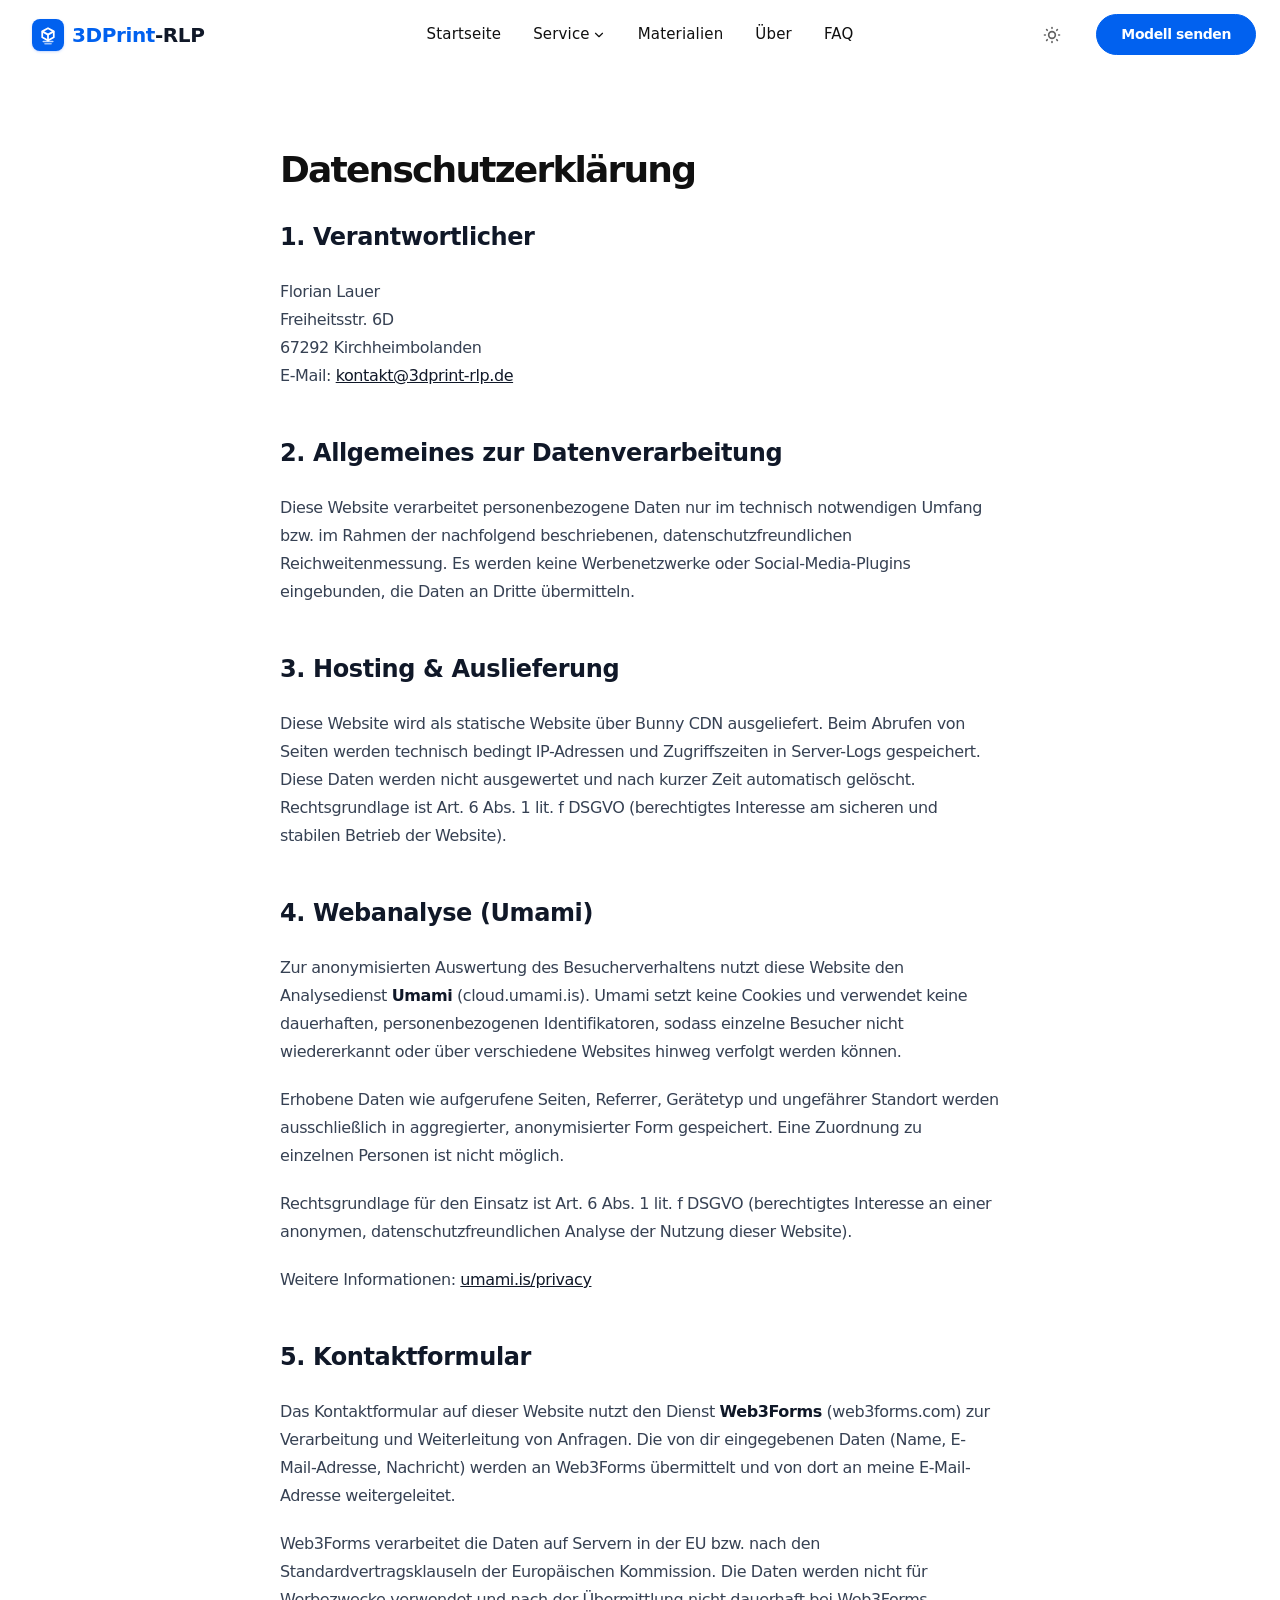
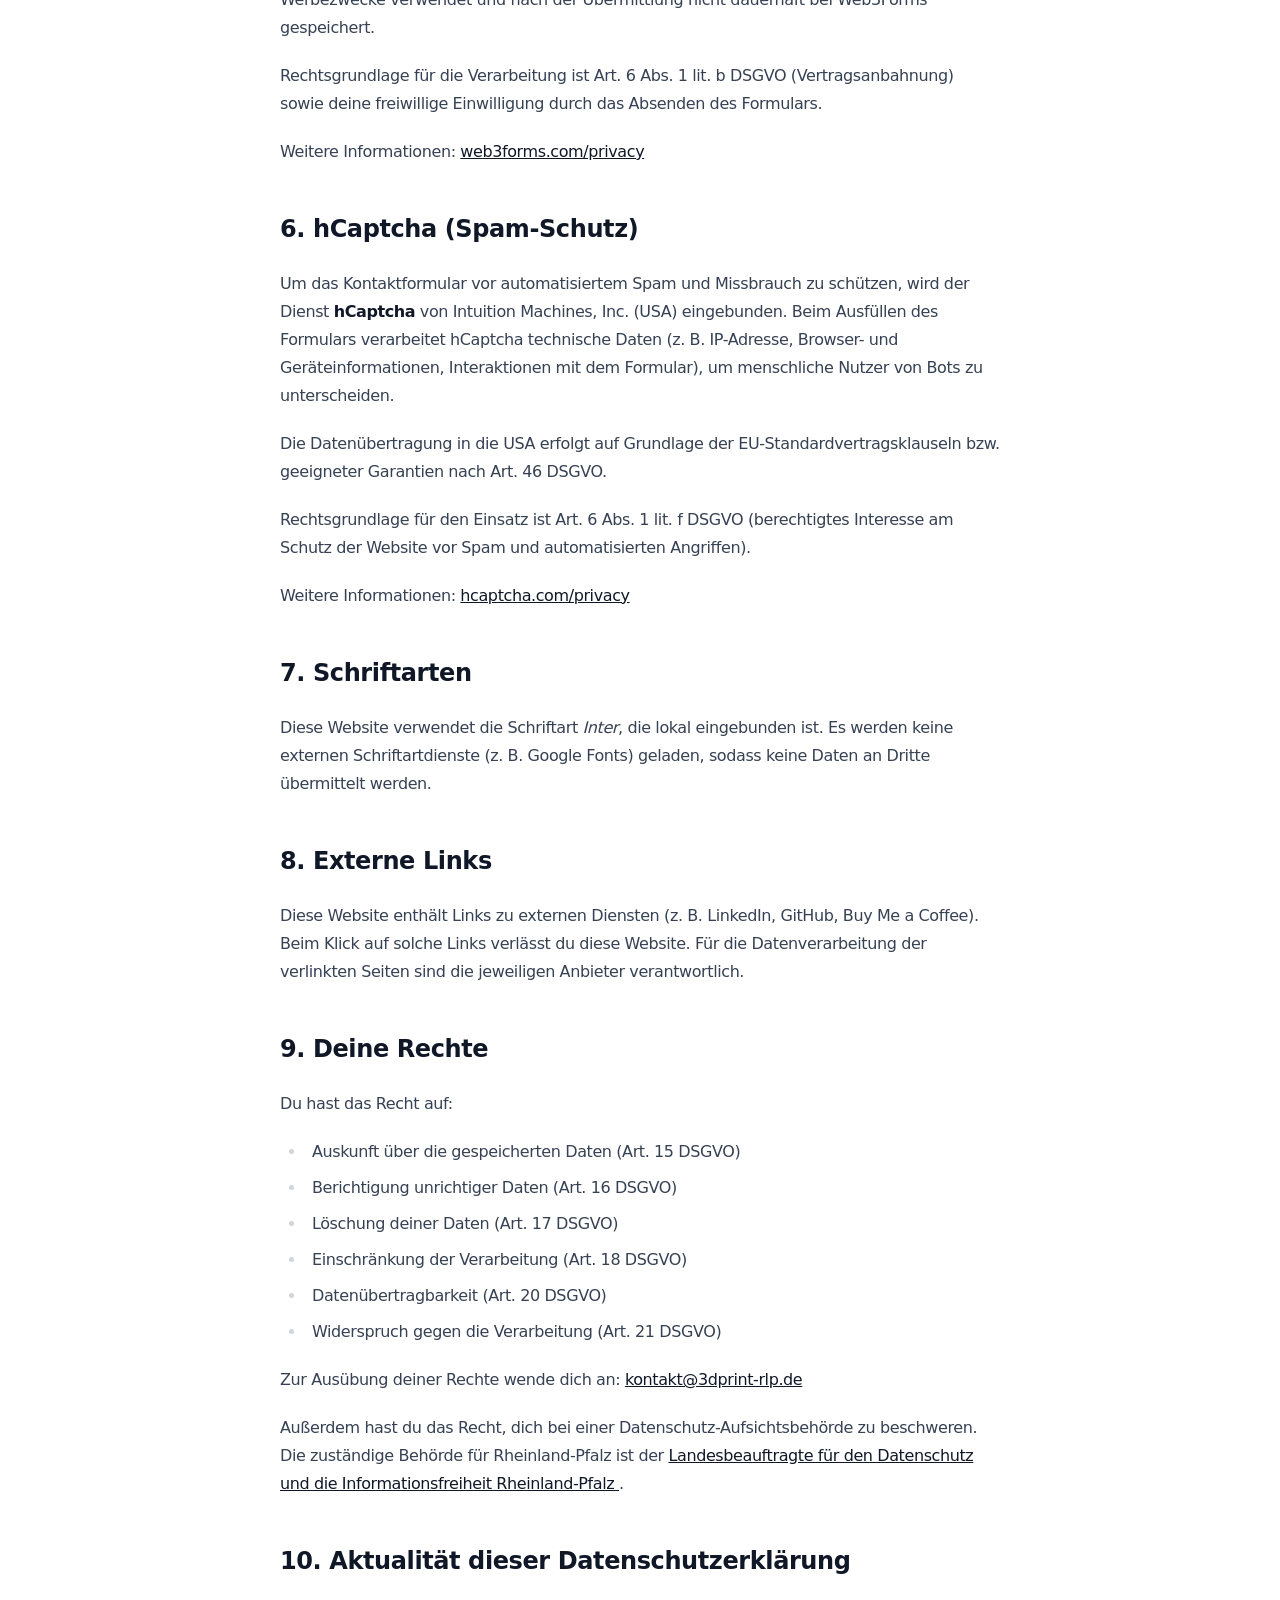
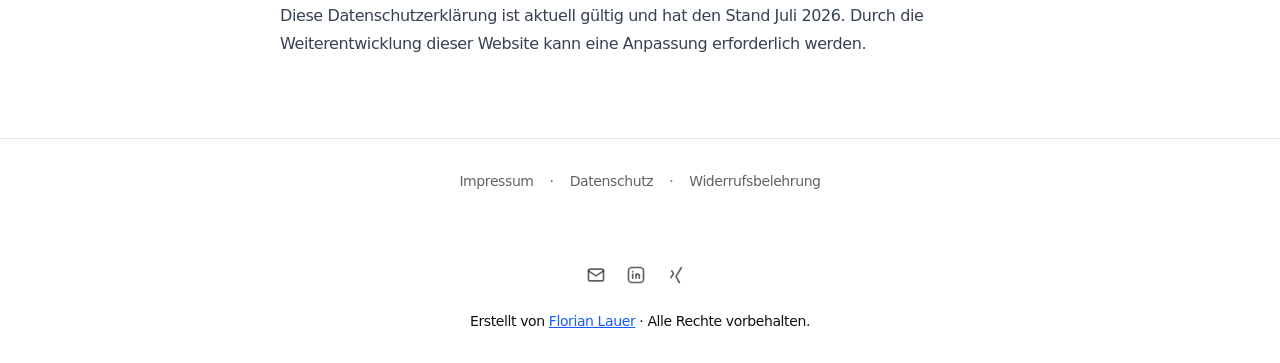
==== commit 521c49f9: "Preview build 2026-07-02 20:17" ====
--- a/datenschutz/index.html
+++ b/datenschutz/index.html
@@ -1 +1 @@
-<!DOCTYPE html><html class="2xl:text-[20px]" dir="ltr" lang="de"><head><meta charset="UTF-8"><meta content="width=device-width,initial-scale=1" name="viewport"><link href="/sitemap-index.xml" rel="sitemap"><link href="[data-uri]" rel="shortcut icon"><link href="/_astro/favicon.B-3lZ6lV.svg" rel="icon" type="image/svg+xml"><link href="/_astro/favicon-16x16.CPQlSgik.png" rel="icon" sizes="16x16" type="image/png"><link href="/_astro/favicon-32x32.BfTQ4vm6.png" rel="icon" sizes="32x32" type="image/png"><link href="/_astro/apple-touch-icon.D1D8XJqk.png" rel="apple-touch-icon" sizes="180x180"><link href="/_astro/android-chrome-192x192.CGfPVZnA.png" rel="icon" sizes="192x192" type="image/png"><link href="/_astro/android-chrome-512x512.DG6S8uuY.png" rel="icon" sizes="512x512" type="image/png"><link href="/site.webmanifest" rel="manifest"><style>:root{--cc-font-family:'Inter Variable',sans-serif;--cc-modal-border-radius:1rem;--cc-btn-border-radius:9999px;--cc-bg:#ffffff;--cc-primary-color:#111827;--cc-secondary-color:#6b7280;--cc-btn-primary-bg:rgb(1 97 239);--cc-btn-primary-color:#ffffff;--cc-btn-primary-border-color:rgb(1 97 239);--cc-btn-primary-hover-bg:rgb(1 78 190);--cc-btn-primary-hover-color:#ffffff;--cc-btn-primary-hover-border-color:rgb(1 78 190);--cc-separator-border-color:#e5e7eb;--cc-footer-bg:#f9fafb;--cc-footer-border-color:#e5e7eb}#cc-main.cc--darkmode{--cc-bg:rgb(15 23 42);--cc-primary-color:rgb(229 236 246);--cc-secondary-color:rgb(148 163 184);--cc-btn-primary-bg:rgb(1 97 239);--cc-btn-primary-color:#ffffff;--cc-btn-primary-border-color:rgb(1 97 239);--cc-btn-primary-hover-bg:rgb(1 78 190);--cc-btn-primary-hover-color:#ffffff;--cc-btn-primary-hover-border-color:rgb(1 78 190);--cc-separator-border-color:rgb(255 255 255 / 8%);--cc-footer-bg:rgb(9 15 29);--cc-footer-border-color:rgb(255 255 255 / 8%);--cc-footer-color:rgb(148 163 184)}#cc-main .cm{box-shadow:0 4px 32px rgb(0 0 0 / 20%);border:1px solid var(--cc-separator-border-color)}#cc-main .cm__title{font-weight:600;font-size:1rem}#cc-main .cm__desc{font-size:.875rem;line-height:1.6}#cc-main .cm__btn{font-weight:500;font-size:.875rem}:root{--aw-font-sans:'Inter Variable';--aw-font-serif:'Inter Variable';--aw-font-heading:'Inter Variable';--aw-color-primary:rgb(1 97 239);--aw-color-secondary:rgb(1 84 207);--aw-color-accent:rgb(109 40 217);--aw-color-text-heading:rgb(0 0 0);--aw-color-text-default:rgb(16 16 16);--aw-color-text-muted:rgb(16 16 16 / 66%);--aw-color-bg-page:rgb(255 255 255);--aw-color-bg-page-dark:rgb(3 6 32)}.dark{--aw-font-sans:'Inter Variable';--aw-font-serif:'Inter Variable';--aw-font-heading:'Inter Variable';--aw-color-primary:rgb(1 97 239);--aw-color-secondary:rgb(1 84 207);--aw-color-accent:rgb(109 40 217);--aw-color-text-heading:rgb(247, 248, 248);--aw-color-text-default:rgb(229 236 246);--aw-color-text-muted:rgb(229 236 246 / 66%);--aw-color-bg-page:rgb(3 6 32)}</style><script>!function(){const e="system";function t(e){"dark"===e?document.documentElement.classList.add("dark"):document.documentElement.classList.remove("dark");const t=document.querySelectorAll("[data-aw-toggle-color-scheme] > input");t&&t.length&&t.forEach(t=>{t.checked="dark"!==e})}e&&e.endsWith(":only")||(localStorage.theme,0)?t(e.replace(":only","")):"dark"===localStorage.theme||!("theme"in localStorage)&&window.matchMedia("(prefers-color-scheme: dark)").matches?t("dark"):t("light")}()</script><title>Datenschutzerklärung — 3DPrint-RLP</title><link href="https://www.3dprint-rlp.de/datenschutz" rel="canonical"><meta content="3D-Druck Service in Rheinland-Pfalz: 3D-Modell senden, Material und Zweck beschreiben und gedruckte Bauteile, Prototypen oder Ersatzteile erhalten." name="description"><meta content="noindex, nofollow" name="robots"><meta content="Datenschutzerklärung" property="og:title"><meta content="website" property="og:type"><meta content="https://www.3dprint-rlp.de/_astro/hero-3dprint-rlp-minimal.CckD0odZ_Z41UoC.jpg" property="og:image"><meta content="https://www.3dprint-rlp.de/datenschutz" property="og:url"><meta content="3D-Druck Service in Rheinland-Pfalz: 3D-Modell senden, Material und Zweck beschreiben und gedruckte Bauteile, Prototypen oder Ersatzteile erhalten." property="og:description"><meta content="de" property="og:locale"><meta content="3DPrint-RLP" property="og:site_name"><meta content="https://www.3dprint-rlp.de/_astro/hero-3dprint-rlp-minimal.CckD0odZ_Z41UoC.jpg" property="og:image:url"><meta content="1200" property="og:image:width"><meta content="626" property="og:image:height"><meta content="Datenschutzerklärung" property="og:image:alt"><meta content="summary_large_image" name="twitter:card"><meta content="@LauerFlorian" name="twitter:site"><meta content="@LauerFlorian" name="twitter:creator"><script data-id id="ga-init">if(document.getElementById("ga-init").dataset.id){var d=document.getElementById("ga-init").dataset.id;window.dataLayer=window.dataLayer||[],window.gtag=function(){dataLayer.push(arguments)},window.gtag("js",new Date),window.gtag("config",d)}</script><link href="https://images.unsplash.com" rel="preconnect"><script type="text/plain" src="https://cloud.umami.is/script.js" data-category="analytics" data-service="Umami" data-website-id="01786d0e-2e12-4068-82dd-b2e217a2e656"></script><meta content="true" name="astro-view-transitions-enabled"><meta content="swap" name="astro-view-transitions-fallback"><script type="module" src="/_astro/ClientRouter.astro_astro_type_script_index_0_lang.CAqDO0tx.js"></script><link href="/_astro/Layout.C8nXGtP_.css" rel="stylesheet"><script type="module" src="/_astro/page.JYoqAuaC.js"></script></head><body class="antialiased bg-page text-default tracking-tight"><script type="module">function t(){const t=document.getElementById("cc-main");if(!t)return;const e=document.documentElement.classList.contains("dark");t.classList.toggle("cc--darkmode",e)}const c=new MutationObserver(t);c.observe(document.documentElement,{attributes:!0,attributeFilter:["class"]}),document.addEventListener("DOMContentLoaded",t)</script><header class="w-full mx-auto border-b border-gray-50/0 ease-in-out flex-none sticky top-0 transition-[opacity] z-40" data-aw-sticky-header="true" id="header"><div class="absolute inset-0"></div><div class="w-full mx-auto max-w-7xl md:grid md:grid-cols-3 md:items-center md:px-6 px-3 py-3 relative text-default"><div class="flex justify-between"><a href="/" class="items-center flex"><span class="items-center flex whitespace-nowrap gap-2 ml-2 rtl:ml-0 rtl:mr-2"><span class="items-center flex justify-center bg-primary h-8 rounded-lg shadow-blue-600/20 shadow-sm text-white w-8" aria-hidden="true"><svg class="w-6 h-6" fill="none" viewBox="0 0 512 512"><path d="M256 111 133 179l123 69 123-69-123-68Z" stroke="currentColor" stroke-width="38" stroke-linejoin="round"></path><path d="M133 179v126l123 69 123-69V179" stroke="currentColor" stroke-width="38" stroke-linejoin="round"></path><path d="M256 248v126" stroke="currentColor" stroke-width="38" stroke-linecap="round"></path><path d="M154 397h204" stroke="currentColor" stroke-width="32" stroke-linecap="round" opacity="0.78"></path><path d="M190 443h132" stroke="currentColor" stroke-width="32" stroke-linecap="round" opacity="0.62"></path></svg> </span><span class="font-bold md:text-xl text-2xl"><span class="text-primary">3DPrint</span><span class="dark:text-white text-gray-900">-RLP</span></span></span></a><div class="items-center flex md:hidden"><button class="items-center flex flex-col cursor-pointer group h-12 justify-center rounded w-12" type="button" aria-label="Toggle Menu" data-aw-toggle-menu><span class="sr-only">Toggle Menu</span> <span class="transition bg-black dark:bg-white duration-200 ease h-0.5 my-1 opacity-80 rounded-full transform w-6 group-[.expanded]:rotate-45 group-[.expanded]:translate-y-2.5" aria-hidden="true"></span> <span class="transition bg-black dark:bg-white duration-200 ease h-0.5 my-1 opacity-80 rounded-full transform w-6 group-[.expanded]:opacity-0" aria-hidden="true"></span> <span class="transition bg-black dark:bg-white duration-200 ease h-0.5 my-1 opacity-80 rounded-full transform w-6 group-[.expanded]:-rotate-45 group-[.expanded]:-translate-y-2.5" aria-hidden="true"></span></button></div></div><nav aria-label="Main navigation" class="items-center md:w-auto w-full hidden md:flex md:justify-self-center md:mx-5 md:overflow-visible overflow-x-hidden overflow-y-auto text-default"><ul class="flex flex-col font-medium md:flex-row md:justify-center md:self-center md:text-[0.9375rem] md:w-auto text-xl tracking-[0.01rem] w-full"><li class><a href="/" class="items-center flex whitespace-nowrap dark:hover:text-white hover:text-link px-4 py-3">Startseite</a></li><li class="dropdown"><button class="items-center flex whitespace-nowrap dark:hover:text-white hover:text-link px-4 py-3" type="button">Service <svg class="rtl:ml-0 h-3.5 hidden md:inline ml-0.5 rtl:mr-0.5 w-3.5" data-icon="tabler:chevron-down" height="1em" width="1em"><symbol id="ai:tabler:chevron-down" viewBox="0 0 24 24"><path d="m6 9l6 6l6-6" stroke="currentColor" stroke-width="2" stroke-linecap="round" fill="none" stroke-linejoin="round"/></symbol><use href="#ai:tabler:chevron-down"></use></svg></button><ul class="dark:md:bg-dark drop-shadow-xl dropdown-menu font-medium md:absolute md:backdrop-blur-md md:bg-white/90 md:hidden md:min-w-[200px] md:pl-0 pl-4 rounded"><li><a href="/#fuer-wen" class="dark:hover:bg-gray-700 block dark:hover:text-white first:rounded-t hover:text-link last:rounded-b md:hover:bg-gray-100 px-5 py-2 whitespace-no-wrap">Für wen?</a></li><li><a href="/#leistungen" class="dark:hover:bg-gray-700 block dark:hover:text-white first:rounded-t hover:text-link last:rounded-b md:hover:bg-gray-100 px-5 py-2 whitespace-no-wrap">Leistungen</a></li><li><a href="/#ablauf" class="dark:hover:bg-gray-700 block dark:hover:text-white first:rounded-t hover:text-link last:rounded-b md:hover:bg-gray-100 px-5 py-2 whitespace-no-wrap">Ablauf</a></li></ul></li><li class><a href="/#materialien" class="items-center flex whitespace-nowrap dark:hover:text-white hover:text-link px-4 py-3">Materialien</a></li><li class><a href="/#ueber-mich" class="items-center flex whitespace-nowrap dark:hover:text-white hover:text-link px-4 py-3">Über</a></li><li class><a href="/#faq" class="items-center flex whitespace-nowrap dark:hover:text-white hover:text-link px-4 py-3">FAQ</a></li></ul></nav><div class="items-center md:w-auto w-full hidden md:flex bottom-0 fixed justify-end left-0 md:justify-self-end md:mb-0 md:p-0 md:self-center md:static p-3 rtl:left-auto rtl:right-0"><div class="items-center flex justify-between md:w-auto w-full"><div class="flex"><button class="items-center rounded-lg dark:focus:ring-gray-700 dark:hover:bg-gray-700 dark:text-gray-400 focus:outline-none focus:ring-4 focus:ring-gray-200 hover:bg-gray-100 inline-flex p-2.5 text-muted text-sm" type="button" aria-label="Toggle between Dark and Light mode" data-aw-toggle-color-scheme><svg class="w-6 h-6 md:h-5 md:inline-block md:w-5" data-icon="tabler:sun" height="1em" width="1em"><symbol id="ai:tabler:sun" viewBox="0 0 24 24"><path d="M8 12a4 4 0 1 0 8 0a4 4 0 1 0-8 0m-5 0h1m8-9v1m8 8h1m-9 8v1M5.6 5.6l.7.7m12.1-.7l-.7.7m0 11.4l.7.7m-12.1-.7l-.7.7" stroke="currentColor" stroke-width="2" stroke-linecap="round" fill="none" stroke-linejoin="round"/></symbol><use href="#ai:tabler:sun"></use></svg></button></div><span class="rtl:ml-0 ml-4 rtl:mr-4"><a href="/form" class="btn-primary font-semibold md:px-6 ml-2 px-5.5 py-2.5 shadow-none text-sm w-auto">Modell senden</a></span></div></div></div></header><main><section class="md:py-20 py-16"><div class="mx-auto px-4 sm:px-6 max-w-3xl"><h1 class="dark:text-white font-bold font-heading leading-tighter mb-8 text-4xl tracking-tighter">Datenschutzerklärung</h1><div class="dark:prose-invert max-w-none prose"><h2>1. Verantwortlicher</h2><p>Florian Lauer<br>Freiheitsstr. 6D<br>67292 Kirchheimbolanden<br>E-Mail: <a href="mailto:kontakt@3dprint-rlp.de">kontakt@3dprint-rlp.de</a></p><h2>2. Allgemeines zur Datenverarbeitung</h2><p>Diese Website verarbeitet personenbezogene Daten nur im technisch notwendigen Umfang bzw. im Rahmen der nachfolgend beschriebenen, datenschutzfreundlichen Reichweitenmessung. Es werden keine Werbenetzwerke oder Social-Media-Plugins eingebunden, die Daten an Dritte übermitteln.</p><h2>3. Hosting & Auslieferung</h2><p>Diese Website wird als statische Website über Bunny CDN ausgeliefert. Beim Abrufen von Seiten werden technisch bedingt IP-Adressen und Zugriffszeiten in Server-Logs gespeichert. Diese Daten werden nicht ausgewertet und nach kurzer Zeit automatisch gelöscht. Rechtsgrundlage ist Art. 6 Abs. 1 lit. f DSGVO (berechtigtes Interesse am sicheren und stabilen Betrieb der Website).</p><h2>4. Webanalyse (Umami)</h2><p>Zur anonymisierten Auswertung des Besucherverhaltens nutzt diese Website den Analysedienst <strong>Umami</strong> (cloud.umami.is). Umami setzt keine Cookies und verwendet keine dauerhaften, personenbezogenen Identifikatoren, sodass einzelne Besucher nicht wiedererkannt oder über verschiedene Websites hinweg verfolgt werden können.</p><p>Erhobene Daten wie aufgerufene Seiten, Referrer, Gerätetyp und ungefährer Standort werden ausschließlich in aggregierter, anonymisierter Form gespeichert. Eine Zuordnung zu einzelnen Personen ist nicht möglich.</p><p>Rechtsgrundlage für den Einsatz ist Art. 6 Abs. 1 lit. f DSGVO (berechtigtes Interesse an einer anonymen, datenschutzfreundlichen Analyse der Nutzung dieser Website).</p><p>Weitere Informationen: <a href="https://umami.is/privacy" rel="noopener" target="_blank">umami.is/privacy</a></p><h2>5. Kontaktformular</h2><p>Das Kontaktformular auf dieser Website nutzt den Dienst <strong>Web3Forms</strong> (web3forms.com) zur Verarbeitung und Weiterleitung von Anfragen. Die von dir eingegebenen Daten (Name, E-Mail-Adresse, Nachricht) werden an Web3Forms übermittelt und von dort an meine E-Mail-Adresse weitergeleitet.</p><p>Web3Forms verarbeitet die Daten auf Servern in der EU bzw. nach den Standardvertragsklauseln der Europäischen Kommission. Die Daten werden nicht für Werbezwecke verwendet und nach der Übermittlung nicht dauerhaft bei Web3Forms gespeichert.</p><p>Rechtsgrundlage für die Verarbeitung ist Art. 6 Abs. 1 lit. b DSGVO (Vertragsanbahnung) sowie deine freiwillige Einwilligung durch das Absenden des Formulars.</p><p>Weitere Informationen: <a href="https://web3forms.com/privacy" rel="noopener" target="_blank">web3forms.com/privacy</a></p><h2>6. hCaptcha (Spam-Schutz)</h2><p>Um das Kontaktformular vor automatisiertem Spam und Missbrauch zu schützen, wird der Dienst <strong>hCaptcha</strong> von Intuition Machines, Inc. (USA) eingebunden. Beim Ausfüllen des Formulars verarbeitet hCaptcha technische Daten (z. B. IP-Adresse, Browser- und Geräteinformationen, Interaktionen mit dem Formular), um menschliche Nutzer von Bots zu unterscheiden.</p><p>Die Datenübertragung in die USA erfolgt auf Grundlage der EU-Standardvertragsklauseln bzw. geeigneter Garantien nach Art. 46 DSGVO.</p><p>Rechtsgrundlage für den Einsatz ist Art. 6 Abs. 1 lit. f DSGVO (berechtigtes Interesse am Schutz der Website vor Spam und automatisierten Angriffen).</p><p>Weitere Informationen: <a href="https://www.hcaptcha.com/privacy" rel="noopener" target="_blank">hcaptcha.com/privacy</a></p><h2>7. Schriftarten</h2><p>Diese Website verwendet die Schriftart <em>Inter</em>, die lokal eingebunden ist. Es werden keine externen Schriftartdienste (z. B. Google Fonts) geladen, sodass keine Daten an Dritte übermittelt werden.</p><h2>8. Externe Links</h2><p>Diese Website enthält Links zu externen Diensten (z. B. LinkedIn, GitHub, Buy Me a Coffee). Beim Klick auf solche Links verlässt du diese Website. Für die Datenverarbeitung der verlinkten Seiten sind die jeweiligen Anbieter verantwortlich.</p><h2>9. Deine Rechte</h2><p>Du hast das Recht auf:</p><ul><li>Auskunft über die gespeicherten Daten (Art. 15 DSGVO)</li><li>Berichtigung unrichtiger Daten (Art. 16 DSGVO)</li><li>Löschung deiner Daten (Art. 17 DSGVO)</li><li>Einschränkung der Verarbeitung (Art. 18 DSGVO)</li><li>Datenübertragbarkeit (Art. 20 DSGVO)</li><li>Widerspruch gegen die Verarbeitung (Art. 21 DSGVO)</li></ul><p>Zur Ausübung deiner Rechte wende dich an: <a href="mailto:kontakt@3dprint-rlp.de">kontakt@3dprint-rlp.de</a></p><p>Außerdem hast du das Recht, dich bei einer Datenschutz-Aufsichtsbehörde zu beschweren. Die zuständige Behörde für Rheinland-Pfalz ist der <a href="https://www.datenschutz.rlp.de" rel="noopener" target="_blank">Landesbeauftragte für den Datenschutz und die Informationsfreiheit Rheinland-Pfalz </a>.</p><h2>10. Aktualität dieser Datenschutzerklärung</h2><p>Diese Datenschutzerklärung ist aktuell gültig und hat den Stand Juli 2026. Durch die Weiterentwicklung dieser Website kann eine Anpassung erforderlich werden.</p></div></div></section></main><footer class="border-gray-200 border-t dark:border-slate-800 not-prose relative"><div class="absolute inset-0 dark:bg-dark pointer-events-none" aria-hidden="true"></div><div class="mx-auto max-w-7xl relative dark:text-slate-300 intersect-no-queue intersect-once intersect-quarter motion-safe:md:intersect:animate-fade motion-safe:md:opacity-0 px-4 sm:px-6"><div class="flex justify-center gap-4 py-8 text-sm"><a href="/impressum" class="transition dark:text-gray-400 duration-150 ease-in-out hover:text-gray-700 hover:underline text-muted">Impressum</a> <span class="text-muted">·</span><a href="/datenschutz" class="transition dark:text-gray-400 duration-150 ease-in-out hover:text-gray-700 hover:underline text-muted">Datenschutz</a></div><div class="items-center flex flex-col gap-4 md:py-8 py-6"><ul class="flex -ml-2"><li><a href="mailto:kontakt@3dprint-rlp.de" class="items-center rounded-lg dark:focus:ring-gray-700 dark:hover:bg-gray-700 dark:text-gray-400 focus:outline-none focus:ring-4 focus:ring-gray-200 hover:bg-gray-100 inline-flex p-2.5 text-muted text-sm" aria-label="E-Mail"><svg class="h-5 w-5" data-icon="tabler:mail" height="1em" width="1em"><symbol id="ai:tabler:mail" viewBox="0 0 24 24"><g fill="none" stroke="currentColor" stroke-linecap="round" stroke-linejoin="round" stroke-width="2"><path d="M3 7a2 2 0 0 1 2-2h14a2 2 0 0 1 2 2v10a2 2 0 0 1-2 2H5a2 2 0 0 1-2-2z"/><path d="m3 7l9 6l9-6"/></g></symbol><use href="#ai:tabler:mail"></use></svg></a></li><li><a href="https://www.linkedin.com/in/florian-lauer-549368309/" class="items-center rounded-lg dark:focus:ring-gray-700 dark:hover:bg-gray-700 dark:text-gray-400 focus:outline-none focus:ring-4 focus:ring-gray-200 hover:bg-gray-100 inline-flex p-2.5 text-muted text-sm" aria-label="LinkedIn"><svg class="h-5 w-5" data-icon="tabler:brand-linkedin" height="1em" width="1em"><symbol id="ai:tabler:brand-linkedin" viewBox="0 0 24 24"><g fill="none" stroke="currentColor" stroke-linecap="round" stroke-linejoin="round" stroke-width="2"><path d="M8 11v5m0-8v.01M12 16v-5m4 5v-3a2 2 0 1 0-4 0"/><path d="M3 7a4 4 0 0 1 4-4h10a4 4 0 0 1 4 4v10a4 4 0 0 1-4 4H7a4 4 0 0 1-4-4z"/></g></symbol><use href="#ai:tabler:brand-linkedin"></use></svg></a></li><li><a href="https://www.xing.com/profile/Florian_Lauer5" class="items-center rounded-lg dark:focus:ring-gray-700 dark:hover:bg-gray-700 dark:text-gray-400 focus:outline-none focus:ring-4 focus:ring-gray-200 hover:bg-gray-100 inline-flex p-2.5 text-muted text-sm" aria-label="XING"><svg class="h-5 w-5" data-icon="tabler:brand-xing" height="1em" width="1em"><symbol id="ai:tabler:brand-xing" viewBox="0 0 24 24"><path d="m16 21l-4-7l6.5-11M7 7l2 3.5L6 15" stroke="currentColor" stroke-width="2" stroke-linecap="round" fill="none" stroke-linejoin="round"/></symbol><use href="#ai:tabler:brand-xing"></use></svg></a></li></ul><div class="dark:text-muted text-center text-sm">Erstellt von <a href="https://www.laitco.de" class="dark:text-muted text-blue-600 underline" rel="noopener" target="_blank">Florian Lauer</a> · Alle Rechte vorbehalten.</div></div></div></footer><script>!function(){const e="system";if(window.basic_script)return;function t(e){"dark"===e?document.documentElement.classList.add("dark"):document.documentElement.classList.remove("dark")}window.basic_script=!0;const a=function(){e&&e.endsWith(":only")||(localStorage.theme,0)?t(e.replace(":only","")):"dark"===localStorage.theme||!("theme"in localStorage)&&window.matchMedia("(prefers-color-scheme: dark)").matches?t("dark"):t("light")};function d(e,t,a){const d="string"==typeof e?document.querySelectorAll(e):e;d&&d.length&&d.forEach(e=>{e.addEventListener(t,t=>a(t,e),!1)})}a();const o=function(){let t=window.scrollY,a=!0;d("#header nav","click",function(){document.querySelector("[data-aw-toggle-menu]")?.classList.remove("expanded"),document.body.classList.remove("overflow-hidden"),document.getElementById("header")?.classList.remove("h-screen"),document.getElementById("header")?.classList.remove("expanded"),document.getElementById("header")?.classList.remove("bg-page"),document.querySelector("#header nav")?.classList.add("hidden"),document.querySelector("#header > div > div:last-child")?.classList.add("hidden")}),d("[data-aw-toggle-menu]","click",function(e,t){t.classList.toggle("expanded"),document.body.classList.toggle("overflow-hidden"),document.getElementById("header")?.classList.toggle("h-screen"),document.getElementById("header")?.classList.toggle("expanded"),document.getElementById("header")?.classList.toggle("bg-page"),document.querySelector("#header nav")?.classList.toggle("hidden"),document.querySelector("#header > div > div:last-child")?.classList.toggle("hidden")}),d("[data-aw-toggle-color-scheme]","click",function(){e.endsWith(":only")||(Observer.removeAnimationDelay(),document.documentElement.classList.toggle("dark"),localStorage.theme=document.documentElement.classList.contains("dark")?"dark":"light")}),d("[data-aw-social-share]","click",function(e,t){const a=t.getAttribute("data-aw-social-share"),d=encodeURIComponent(t.getAttribute("data-aw-url")),o=encodeURIComponent(t.getAttribute("data-aw-text"));let n;switch(a){case"facebook":n=`https://www.facebook.com/sharer.php?u=${d}`;break;case"twitter":n=`https://twitter.com/intent/tweet?url=${d}&text=${o}`;break;case"linkedin":n=`https://www.linkedin.com/shareArticle?mini=true&url=${d}&title=${o}`;break;case"whatsapp":n=`https://wa.me/?text=${o}%20${d}`;break;case"mail":n=`mailto:?subject=%22${o}%22&body=${o}%20${d}`;break;default:return}const c=document.createElement("a");c.target="_blank",c.href=n,c.click()});function o(){const e=document.querySelector("#header[data-aw-sticky-header]");e&&(t>60&&!e.classList.contains("scroll")?e.classList.add("scroll"):t<=60&&e.classList.contains("scroll")&&e.classList.remove("scroll"),a=!1)}window.matchMedia("(max-width: 767px)").addEventListener("change",function(){document.querySelector("[data-aw-toggle-menu]")?.classList.remove("expanded"),document.body.classList.remove("overflow-hidden"),document.getElementById("header")?.classList.remove("h-screen"),document.getElementById("header")?.classList.remove("expanded"),document.getElementById("header")?.classList.remove("bg-page"),document.querySelector("#header nav")?.classList.add("hidden"),document.querySelector("#header > div > div:last-child")?.classList.add("hidden")}),o(),d([document],"scroll",function(){t=window.scrollY,a||(window.requestAnimationFrame(()=>{o()}),a=!0)})},n=function(){document.documentElement.classList.add("motion-safe:scroll-smooth");const e=document.querySelector("[data-aw-toggle-menu]");e&&e.classList.remove("expanded"),document.body.classList.remove("overflow-hidden"),document.getElementById("header")?.classList.remove("h-screen"),document.getElementById("header")?.classList.remove("expanded"),document.querySelector("#header nav")?.classList.add("hidden")};window.onload=o,window.onpageshow=n,document.addEventListener("astro:after-swap",()=>{a(),o(),n()})}()</script><script>const Observer={observer:null,delayBetweenAnimations:100,animationCounter:0,elements:null,start(t){this.observer&&this.observer.disconnect(),this.animationCounter=0;this.elements=Array.from(document.querySelectorAll(['[class*=" intersect:"]','[class*=":intersect:"]','[class^="intersect:"]','[class="intersect"]','[class*=" intersect "]','[class^="intersect "]','[class$=" intersect"]'].join(",")));if(this.elements.forEach(t=>{var e;t.setAttribute("no-intersect",""),t._intersectionThreshold=(e=t).classList.contains("intersect-full")?.99:e.classList.contains("intersect-half")?.5:e.classList.contains("intersect-quarter")?.25:0}),t){const t=window.innerHeight;this.elements.forEach(e=>{const s=e.getBoundingClientRect();s.top<t&&s.bottom>0&&(e.removeAttribute("no-intersect"),e.setAttribute("data-animated","true"),e.style.animationDuration="0s")})}this.observer=new IntersectionObserver(t=>{t.forEach(t=>{requestAnimationFrame(()=>{const e=t.target,s=t.intersectionRatio,n=e._intersectionThreshold;if(e.classList.contains("intersect-no-queue"))t.isIntersecting?(e.removeAttribute("no-intersect"),e.classList.contains("intersect-once")&&this.observer.unobserve(e)):e.setAttribute("no-intersect","");else if(s>=n){if(!e.hasAttribute("data-animated")){e.removeAttribute("no-intersect"),e.setAttribute("data-animated","true"),e.style.animationDuration="";const t=this.animationCounter*this.delayBetweenAnimations;this.animationCounter++,e.style.transitionDelay=`${t}ms`,e.style.animationDelay=`${t}ms`,e.classList.contains("intersect-once")&&this.observer.unobserve(e)}}else e.setAttribute("no-intersect",""),e.removeAttribute("data-animated"),e.style.transitionDelay="",e.style.animationDelay="",e.style.animationDuration="",this.animationCounter=0})})},{threshold:[0,.25,.5,.99]}),this.elements.forEach(t=>{t.hasAttribute("data-animated")||this.observer.observe(t)})},removeAnimationDelay(){this.elements.forEach(t=>{"true"===t.getAttribute("data-animated")&&(t.style.transitionDelay="",t.style.animationDelay="")})}};Observer.start(!1),document.addEventListener("astro:after-swap",()=>{Observer.start(!0)})</script></body></html>+<!DOCTYPE html><html class="2xl:text-[20px]" dir="ltr" lang="de"><head><meta charset="UTF-8"><meta content="width=device-width,initial-scale=1" name="viewport"><link href="/sitemap-index.xml" rel="sitemap"><link href="[data-uri]" rel="shortcut icon"><link href="/_astro/favicon.B-3lZ6lV.svg" rel="icon" type="image/svg+xml"><link href="/_astro/favicon-16x16.CPQlSgik.png" rel="icon" sizes="16x16" type="image/png"><link href="/_astro/favicon-32x32.BfTQ4vm6.png" rel="icon" sizes="32x32" type="image/png"><link href="/_astro/apple-touch-icon.D1D8XJqk.png" rel="apple-touch-icon" sizes="180x180"><link href="/_astro/android-chrome-192x192.CGfPVZnA.png" rel="icon" sizes="192x192" type="image/png"><link href="/_astro/android-chrome-512x512.DG6S8uuY.png" rel="icon" sizes="512x512" type="image/png"><link href="/site.webmanifest" rel="manifest"><style>:root{--cc-font-family:'Inter Variable',sans-serif;--cc-modal-border-radius:1rem;--cc-btn-border-radius:9999px;--cc-bg:#ffffff;--cc-primary-color:#111827;--cc-secondary-color:#6b7280;--cc-btn-primary-bg:rgb(1 97 239);--cc-btn-primary-color:#ffffff;--cc-btn-primary-border-color:rgb(1 97 239);--cc-btn-primary-hover-bg:rgb(1 78 190);--cc-btn-primary-hover-color:#ffffff;--cc-btn-primary-hover-border-color:rgb(1 78 190);--cc-separator-border-color:#e5e7eb;--cc-footer-bg:#f9fafb;--cc-footer-border-color:#e5e7eb}#cc-main.cc--darkmode{--cc-bg:rgb(15 23 42);--cc-primary-color:rgb(229 236 246);--cc-secondary-color:rgb(148 163 184);--cc-btn-primary-bg:rgb(1 97 239);--cc-btn-primary-color:#ffffff;--cc-btn-primary-border-color:rgb(1 97 239);--cc-btn-primary-hover-bg:rgb(1 78 190);--cc-btn-primary-hover-color:#ffffff;--cc-btn-primary-hover-border-color:rgb(1 78 190);--cc-separator-border-color:rgb(255 255 255 / 8%);--cc-footer-bg:rgb(9 15 29);--cc-footer-border-color:rgb(255 255 255 / 8%);--cc-footer-color:rgb(148 163 184)}#cc-main .cm{box-shadow:0 4px 32px rgb(0 0 0 / 20%);border:1px solid var(--cc-separator-border-color)}#cc-main .cm__title{font-weight:600;font-size:1rem}#cc-main .cm__desc{font-size:.875rem;line-height:1.6}#cc-main .cm__btn{font-weight:500;font-size:.875rem}:root{--aw-font-sans:'Inter Variable';--aw-font-serif:'Inter Variable';--aw-font-heading:'Inter Variable';--aw-color-primary:rgb(1 97 239);--aw-color-secondary:rgb(1 84 207);--aw-color-accent:rgb(109 40 217);--aw-color-text-heading:rgb(0 0 0);--aw-color-text-default:rgb(16 16 16);--aw-color-text-muted:rgb(16 16 16 / 66%);--aw-color-bg-page:rgb(255 255 255);--aw-color-bg-page-dark:rgb(3 6 32)}.dark{--aw-font-sans:'Inter Variable';--aw-font-serif:'Inter Variable';--aw-font-heading:'Inter Variable';--aw-color-primary:rgb(1 97 239);--aw-color-secondary:rgb(1 84 207);--aw-color-accent:rgb(109 40 217);--aw-color-text-heading:rgb(247, 248, 248);--aw-color-text-default:rgb(229 236 246);--aw-color-text-muted:rgb(229 236 246 / 66%);--aw-color-bg-page:rgb(3 6 32)}</style><script>!function(){const e="system";function t(e){"dark"===e?document.documentElement.classList.add("dark"):document.documentElement.classList.remove("dark");const t=document.querySelectorAll("[data-aw-toggle-color-scheme] > input");t&&t.length&&t.forEach(t=>{t.checked="dark"!==e})}e&&e.endsWith(":only")||(localStorage.theme,0)?t(e.replace(":only","")):"dark"===localStorage.theme||!("theme"in localStorage)&&window.matchMedia("(prefers-color-scheme: dark)").matches?t("dark"):t("light")}()</script><title>Datenschutzerklärung — 3DPrint-RLP</title><link href="https://www.3dprint-rlp.de/datenschutz" rel="canonical"><meta content="3D-Druck Service in Rheinland-Pfalz: 3D-Modell senden, Material und Zweck beschreiben und gedruckte Bauteile, Prototypen oder Ersatzteile erhalten." name="description"><meta content="noindex, nofollow" name="robots"><meta content="Datenschutzerklärung" property="og:title"><meta content="website" property="og:type"><meta content="https://www.3dprint-rlp.de/_astro/hero-3dprint-rlp-minimal.CckD0odZ_Z41UoC.jpg" property="og:image"><meta content="https://www.3dprint-rlp.de/datenschutz" property="og:url"><meta content="3D-Druck Service in Rheinland-Pfalz: 3D-Modell senden, Material und Zweck beschreiben und gedruckte Bauteile, Prototypen oder Ersatzteile erhalten." property="og:description"><meta content="de" property="og:locale"><meta content="3DPrint-RLP" property="og:site_name"><meta content="https://www.3dprint-rlp.de/_astro/hero-3dprint-rlp-minimal.CckD0odZ_Z41UoC.jpg" property="og:image:url"><meta content="1200" property="og:image:width"><meta content="626" property="og:image:height"><meta content="Datenschutzerklärung" property="og:image:alt"><meta content="summary_large_image" name="twitter:card"><meta content="@LauerFlorian" name="twitter:site"><meta content="@LauerFlorian" name="twitter:creator"><script data-id id="ga-init">if(document.getElementById("ga-init").dataset.id){var d=document.getElementById("ga-init").dataset.id;window.dataLayer=window.dataLayer||[],window.gtag=function(){dataLayer.push(arguments)},window.gtag("js",new Date),window.gtag("config",d)}</script><link href="https://images.unsplash.com" rel="preconnect"><script type="text/plain" src="https://cloud.umami.is/script.js" data-category="analytics" data-service="Umami" data-website-id="01786d0e-2e12-4068-82dd-b2e217a2e656"></script><meta content="true" name="astro-view-transitions-enabled"><meta content="swap" name="astro-view-transitions-fallback"><script type="module" src="/_astro/ClientRouter.astro_astro_type_script_index_0_lang.CAqDO0tx.js"></script><link href="/_astro/Layout.C8nXGtP_.css" rel="stylesheet"><script type="module" src="/_astro/page.JYoqAuaC.js"></script></head><body class="antialiased bg-page text-default tracking-tight"><script type="module">function t(){const t=document.getElementById("cc-main");if(!t)return;const e=document.documentElement.classList.contains("dark");t.classList.toggle("cc--darkmode",e)}const c=new MutationObserver(t);c.observe(document.documentElement,{attributes:!0,attributeFilter:["class"]}),document.addEventListener("DOMContentLoaded",t)</script><header class="w-full mx-auto border-b border-gray-50/0 ease-in-out flex-none sticky top-0 transition-[opacity] z-40" data-aw-sticky-header="true" id="header"><div class="absolute inset-0"></div><div class="w-full mx-auto max-w-7xl md:grid md:grid-cols-3 md:items-center md:px-6 px-3 py-3 relative text-default"><div class="flex justify-between"><a href="/" class="items-center flex"><span class="items-center flex whitespace-nowrap gap-2 ml-2 rtl:ml-0 rtl:mr-2"><span class="items-center flex justify-center bg-primary h-8 rounded-lg shadow-blue-600/20 shadow-sm text-white w-8" aria-hidden="true"><svg class="w-6 h-6" fill="none" viewBox="0 0 512 512"><path d="M256 111 133 179l123 69 123-69-123-68Z" stroke="currentColor" stroke-width="38" stroke-linejoin="round"></path><path d="M133 179v126l123 69 123-69V179" stroke="currentColor" stroke-width="38" stroke-linejoin="round"></path><path d="M256 248v126" stroke="currentColor" stroke-width="38" stroke-linecap="round"></path><path d="M154 397h204" stroke="currentColor" stroke-width="32" stroke-linecap="round" opacity="0.78"></path><path d="M190 443h132" stroke="currentColor" stroke-width="32" stroke-linecap="round" opacity="0.62"></path></svg> </span><span class="font-bold md:text-xl text-2xl"><span class="text-primary">3DPrint</span><span class="dark:text-white text-gray-900">-RLP</span></span></span></a><div class="items-center flex md:hidden"><button class="items-center flex flex-col cursor-pointer group h-12 justify-center rounded w-12" type="button" aria-label="Toggle Menu" data-aw-toggle-menu><span class="sr-only">Toggle Menu</span> <span class="transition bg-black dark:bg-white duration-200 ease h-0.5 my-1 opacity-80 rounded-full transform w-6 group-[.expanded]:rotate-45 group-[.expanded]:translate-y-2.5" aria-hidden="true"></span> <span class="transition bg-black dark:bg-white duration-200 ease h-0.5 my-1 opacity-80 rounded-full transform w-6 group-[.expanded]:opacity-0" aria-hidden="true"></span> <span class="transition bg-black dark:bg-white duration-200 ease h-0.5 my-1 opacity-80 rounded-full transform w-6 group-[.expanded]:-rotate-45 group-[.expanded]:-translate-y-2.5" aria-hidden="true"></span></button></div></div><nav aria-label="Main navigation" class="items-center md:w-auto w-full hidden md:flex md:justify-self-center md:mx-5 md:overflow-visible overflow-x-hidden overflow-y-auto text-default"><ul class="flex flex-col font-medium md:flex-row md:justify-center md:self-center md:text-[0.9375rem] md:w-auto text-xl tracking-[0.01rem] w-full"><li class><a href="/" class="items-center flex whitespace-nowrap dark:hover:text-white hover:text-link px-4 py-3">Startseite</a></li><li class="dropdown"><button class="items-center flex whitespace-nowrap dark:hover:text-white hover:text-link px-4 py-3" type="button">Service <svg class="rtl:ml-0 h-3.5 hidden md:inline ml-0.5 rtl:mr-0.5 w-3.5" data-icon="tabler:chevron-down" height="1em" width="1em"><symbol id="ai:tabler:chevron-down" viewBox="0 0 24 24"><path d="m6 9l6 6l6-6" stroke="currentColor" stroke-width="2" stroke-linecap="round" fill="none" stroke-linejoin="round"/></symbol><use href="#ai:tabler:chevron-down"></use></svg></button><ul class="dark:md:bg-dark drop-shadow-xl dropdown-menu font-medium md:absolute md:backdrop-blur-md md:bg-white/90 md:hidden md:min-w-[200px] md:pl-0 pl-4 rounded"><li><a href="/#fuer-wen" class="block dark:hover:bg-gray-700 dark:hover:text-white first:rounded-t hover:text-link last:rounded-b md:hover:bg-gray-100 px-5 py-2 whitespace-no-wrap">Für wen?</a></li><li><a href="/#leistungen" class="block dark:hover:bg-gray-700 dark:hover:text-white first:rounded-t hover:text-link last:rounded-b md:hover:bg-gray-100 px-5 py-2 whitespace-no-wrap">Leistungen</a></li><li><a href="/#ablauf" class="block dark:hover:bg-gray-700 dark:hover:text-white first:rounded-t hover:text-link last:rounded-b md:hover:bg-gray-100 px-5 py-2 whitespace-no-wrap">Ablauf</a></li></ul></li><li class><a href="/#materialien" class="items-center flex whitespace-nowrap dark:hover:text-white hover:text-link px-4 py-3">Materialien</a></li><li class><a href="/#ueber-mich" class="items-center flex whitespace-nowrap dark:hover:text-white hover:text-link px-4 py-3">Über</a></li><li class><a href="/#faq" class="items-center flex whitespace-nowrap dark:hover:text-white hover:text-link px-4 py-3">FAQ</a></li></ul></nav><div class="items-center md:w-auto w-full hidden md:flex bottom-0 fixed justify-end left-0 md:justify-self-end md:mb-0 md:p-0 md:self-center md:static p-3 rtl:left-auto rtl:right-0"><div class="items-center flex justify-between md:w-auto w-full"><div class="flex"><button class="items-center rounded-lg dark:focus:ring-gray-700 dark:hover:bg-gray-700 dark:text-gray-400 focus:outline-none focus:ring-4 focus:ring-gray-200 hover:bg-gray-100 inline-flex p-2.5 text-muted text-sm" type="button" aria-label="Toggle between Dark and Light mode" data-aw-toggle-color-scheme><svg class="w-6 h-6 md:h-5 md:inline-block md:w-5" data-icon="tabler:sun" height="1em" width="1em"><symbol id="ai:tabler:sun" viewBox="0 0 24 24"><path d="M8 12a4 4 0 1 0 8 0a4 4 0 1 0-8 0m-5 0h1m8-9v1m8 8h1m-9 8v1M5.6 5.6l.7.7m12.1-.7l-.7.7m0 11.4l.7.7m-12.1-.7l-.7.7" stroke="currentColor" stroke-width="2" stroke-linecap="round" fill="none" stroke-linejoin="round"/></symbol><use href="#ai:tabler:sun"></use></svg></button></div><span class="rtl:ml-0 ml-4 rtl:mr-4"><a href="/form" class="btn-primary font-semibold md:px-6 ml-2 px-5.5 py-2.5 shadow-none text-sm w-auto">Modell senden</a></span></div></div></div></header><main><section class="md:py-20 py-16"><div class="mx-auto px-4 sm:px-6 max-w-3xl"><h1 class="dark:text-white font-bold font-heading leading-tighter mb-8 text-4xl tracking-tighter">Datenschutzerklärung</h1><div class="dark:prose-invert max-w-none prose"><h2>1. Verantwortlicher</h2><p>Florian Lauer<br>Freiheitsstr. 6D<br>67292 Kirchheimbolanden<br>E-Mail: <a href="mailto:kontakt@3dprint-rlp.de">kontakt@3dprint-rlp.de</a></p><h2>2. Allgemeines zur Datenverarbeitung</h2><p>Diese Website verarbeitet personenbezogene Daten nur im technisch notwendigen Umfang bzw. im Rahmen der nachfolgend beschriebenen, datenschutzfreundlichen Reichweitenmessung. Es werden keine Werbenetzwerke oder Social-Media-Plugins eingebunden, die Daten an Dritte übermitteln.</p><h2>3. Hosting & Auslieferung</h2><p>Diese Website wird als statische Website über Bunny CDN ausgeliefert. Beim Abrufen von Seiten werden technisch bedingt IP-Adressen und Zugriffszeiten in Server-Logs gespeichert. Diese Daten werden nicht ausgewertet und nach kurzer Zeit automatisch gelöscht. Rechtsgrundlage ist Art. 6 Abs. 1 lit. f DSGVO (berechtigtes Interesse am sicheren und stabilen Betrieb der Website).</p><h2>4. Webanalyse (Umami)</h2><p>Zur anonymisierten Auswertung des Besucherverhaltens nutzt diese Website den Analysedienst <strong>Umami</strong> (cloud.umami.is). Umami setzt keine Cookies und verwendet keine dauerhaften, personenbezogenen Identifikatoren, sodass einzelne Besucher nicht wiedererkannt oder über verschiedene Websites hinweg verfolgt werden können.</p><p>Erhobene Daten wie aufgerufene Seiten, Referrer, Gerätetyp und ungefährer Standort werden ausschließlich in aggregierter, anonymisierter Form gespeichert. Eine Zuordnung zu einzelnen Personen ist nicht möglich.</p><p>Rechtsgrundlage für den Einsatz ist Art. 6 Abs. 1 lit. f DSGVO (berechtigtes Interesse an einer anonymen, datenschutzfreundlichen Analyse der Nutzung dieser Website).</p><p>Weitere Informationen: <a href="https://umami.is/privacy" rel="noopener" target="_blank">umami.is/privacy</a></p><h2>5. Kontaktformular</h2><p>Das Kontaktformular auf dieser Website nutzt den Dienst <strong>Web3Forms</strong> (web3forms.com) zur Verarbeitung und Weiterleitung von Anfragen. Die von dir eingegebenen Daten (Name, E-Mail-Adresse, Nachricht) werden an Web3Forms übermittelt und von dort an meine E-Mail-Adresse weitergeleitet.</p><p>Web3Forms verarbeitet die Daten auf Servern in der EU bzw. nach den Standardvertragsklauseln der Europäischen Kommission. Die Daten werden nicht für Werbezwecke verwendet und nach der Übermittlung nicht dauerhaft bei Web3Forms gespeichert.</p><p>Rechtsgrundlage für die Verarbeitung ist Art. 6 Abs. 1 lit. b DSGVO (Vertragsanbahnung) sowie deine freiwillige Einwilligung durch das Absenden des Formulars.</p><p>Weitere Informationen: <a href="https://web3forms.com/privacy" rel="noopener" target="_blank">web3forms.com/privacy</a></p><h2>6. hCaptcha (Spam-Schutz)</h2><p>Um das Kontaktformular vor automatisiertem Spam und Missbrauch zu schützen, wird der Dienst <strong>hCaptcha</strong> von Intuition Machines, Inc. (USA) eingebunden. Beim Ausfüllen des Formulars verarbeitet hCaptcha technische Daten (z. B. IP-Adresse, Browser- und Geräteinformationen, Interaktionen mit dem Formular), um menschliche Nutzer von Bots zu unterscheiden.</p><p>Die Datenübertragung in die USA erfolgt auf Grundlage der EU-Standardvertragsklauseln bzw. geeigneter Garantien nach Art. 46 DSGVO.</p><p>Rechtsgrundlage für den Einsatz ist Art. 6 Abs. 1 lit. f DSGVO (berechtigtes Interesse am Schutz der Website vor Spam und automatisierten Angriffen).</p><p>Weitere Informationen: <a href="https://www.hcaptcha.com/privacy" rel="noopener" target="_blank">hcaptcha.com/privacy</a></p><h2>7. Schriftarten</h2><p>Diese Website verwendet die Schriftart <em>Inter</em>, die lokal eingebunden ist. Es werden keine externen Schriftartdienste (z. B. Google Fonts) geladen, sodass keine Daten an Dritte übermittelt werden.</p><h2>8. Externe Links</h2><p>Diese Website enthält Links zu externen Diensten (z. B. LinkedIn, GitHub, Buy Me a Coffee). Beim Klick auf solche Links verlässt du diese Website. Für die Datenverarbeitung der verlinkten Seiten sind die jeweiligen Anbieter verantwortlich.</p><h2>9. Deine Rechte</h2><p>Du hast das Recht auf:</p><ul><li>Auskunft über die gespeicherten Daten (Art. 15 DSGVO)</li><li>Berichtigung unrichtiger Daten (Art. 16 DSGVO)</li><li>Löschung deiner Daten (Art. 17 DSGVO)</li><li>Einschränkung der Verarbeitung (Art. 18 DSGVO)</li><li>Datenübertragbarkeit (Art. 20 DSGVO)</li><li>Widerspruch gegen die Verarbeitung (Art. 21 DSGVO)</li></ul><p>Zur Ausübung deiner Rechte wende dich an: <a href="mailto:kontakt@3dprint-rlp.de">kontakt@3dprint-rlp.de</a></p><p>Außerdem hast du das Recht, dich bei einer Datenschutz-Aufsichtsbehörde zu beschweren. Die zuständige Behörde für Rheinland-Pfalz ist der <a href="https://www.datenschutz.rlp.de" rel="noopener" target="_blank">Landesbeauftragte für den Datenschutz und die Informationsfreiheit Rheinland-Pfalz </a>.</p><h2>10. Aktualität dieser Datenschutzerklärung</h2><p>Diese Datenschutzerklärung ist aktuell gültig und hat den Stand Juli 2026. Durch die Weiterentwicklung dieser Website kann eine Anpassung erforderlich werden.</p></div></div></section></main><footer class="border-gray-200 border-t dark:border-slate-800 not-prose relative"><div class="absolute inset-0 dark:bg-dark pointer-events-none" aria-hidden="true"></div><div class="mx-auto max-w-7xl relative dark:text-slate-300 intersect-no-queue intersect-once intersect-quarter motion-safe:md:intersect:animate-fade motion-safe:md:opacity-0 px-4 sm:px-6"><div class="flex justify-center gap-4 py-8 text-sm"><a href="/impressum" class="text-muted dark:text-gray-400 duration-150 ease-in-out hover:text-gray-700 hover:underline transition">Impressum</a> <span class="text-muted">·</span><a href="/datenschutz" class="text-muted dark:text-gray-400 duration-150 ease-in-out hover:text-gray-700 hover:underline transition">Datenschutz</a> <span class="text-muted">·</span><a href="/widerrufsbelehrung" class="text-muted dark:text-gray-400 duration-150 ease-in-out hover:text-gray-700 hover:underline transition">Widerrufsbelehrung</a></div><div class="items-center flex flex-col gap-4 md:py-8 py-6"><ul class="flex -ml-2"><li><a href="mailto:kontakt@3dprint-rlp.de" class="items-center rounded-lg dark:focus:ring-gray-700 dark:hover:bg-gray-700 dark:text-gray-400 focus:outline-none focus:ring-4 focus:ring-gray-200 hover:bg-gray-100 inline-flex p-2.5 text-muted text-sm" aria-label="E-Mail"><svg class="h-5 w-5" data-icon="tabler:mail" height="1em" width="1em"><symbol id="ai:tabler:mail" viewBox="0 0 24 24"><g fill="none" stroke="currentColor" stroke-linecap="round" stroke-linejoin="round" stroke-width="2"><path d="M3 7a2 2 0 0 1 2-2h14a2 2 0 0 1 2 2v10a2 2 0 0 1-2 2H5a2 2 0 0 1-2-2z"/><path d="m3 7l9 6l9-6"/></g></symbol><use href="#ai:tabler:mail"></use></svg></a></li><li><a href="https://www.linkedin.com/in/florian-lauer-549368309/" class="items-center rounded-lg dark:focus:ring-gray-700 dark:hover:bg-gray-700 dark:text-gray-400 focus:outline-none focus:ring-4 focus:ring-gray-200 hover:bg-gray-100 inline-flex p-2.5 text-muted text-sm" aria-label="LinkedIn"><svg class="h-5 w-5" data-icon="tabler:brand-linkedin" height="1em" width="1em"><symbol id="ai:tabler:brand-linkedin" viewBox="0 0 24 24"><g fill="none" stroke="currentColor" stroke-linecap="round" stroke-linejoin="round" stroke-width="2"><path d="M8 11v5m0-8v.01M12 16v-5m4 5v-3a2 2 0 1 0-4 0"/><path d="M3 7a4 4 0 0 1 4-4h10a4 4 0 0 1 4 4v10a4 4 0 0 1-4 4H7a4 4 0 0 1-4-4z"/></g></symbol><use href="#ai:tabler:brand-linkedin"></use></svg></a></li><li><a href="https://www.xing.com/profile/Florian_Lauer5" class="items-center rounded-lg dark:focus:ring-gray-700 dark:hover:bg-gray-700 dark:text-gray-400 focus:outline-none focus:ring-4 focus:ring-gray-200 hover:bg-gray-100 inline-flex p-2.5 text-muted text-sm" aria-label="XING"><svg class="h-5 w-5" data-icon="tabler:brand-xing" height="1em" width="1em"><symbol id="ai:tabler:brand-xing" viewBox="0 0 24 24"><path d="m16 21l-4-7l6.5-11M7 7l2 3.5L6 15" stroke="currentColor" stroke-width="2" stroke-linecap="round" fill="none" stroke-linejoin="round"/></symbol><use href="#ai:tabler:brand-xing"></use></svg></a></li></ul><div class="dark:text-muted text-center text-sm">Erstellt von <a href="https://www.laitco.de" class="dark:text-muted text-blue-600 underline" rel="noopener" target="_blank">Florian Lauer</a> · Alle Rechte vorbehalten.</div></div></div></footer><script>!function(){const e="system";if(window.basic_script)return;function t(e){"dark"===e?document.documentElement.classList.add("dark"):document.documentElement.classList.remove("dark")}window.basic_script=!0;const a=function(){e&&e.endsWith(":only")||(localStorage.theme,0)?t(e.replace(":only","")):"dark"===localStorage.theme||!("theme"in localStorage)&&window.matchMedia("(prefers-color-scheme: dark)").matches?t("dark"):t("light")};function d(e,t,a){const d="string"==typeof e?document.querySelectorAll(e):e;d&&d.length&&d.forEach(e=>{e.addEventListener(t,t=>a(t,e),!1)})}a();const o=function(){let t=window.scrollY,a=!0;d("#header nav","click",function(){document.querySelector("[data-aw-toggle-menu]")?.classList.remove("expanded"),document.body.classList.remove("overflow-hidden"),document.getElementById("header")?.classList.remove("h-screen"),document.getElementById("header")?.classList.remove("expanded"),document.getElementById("header")?.classList.remove("bg-page"),document.querySelector("#header nav")?.classList.add("hidden"),document.querySelector("#header > div > div:last-child")?.classList.add("hidden")}),d("[data-aw-toggle-menu]","click",function(e,t){t.classList.toggle("expanded"),document.body.classList.toggle("overflow-hidden"),document.getElementById("header")?.classList.toggle("h-screen"),document.getElementById("header")?.classList.toggle("expanded"),document.getElementById("header")?.classList.toggle("bg-page"),document.querySelector("#header nav")?.classList.toggle("hidden"),document.querySelector("#header > div > div:last-child")?.classList.toggle("hidden")}),d("[data-aw-toggle-color-scheme]","click",function(){e.endsWith(":only")||(Observer.removeAnimationDelay(),document.documentElement.classList.toggle("dark"),localStorage.theme=document.documentElement.classList.contains("dark")?"dark":"light")}),d("[data-aw-social-share]","click",function(e,t){const a=t.getAttribute("data-aw-social-share"),d=encodeURIComponent(t.getAttribute("data-aw-url")),o=encodeURIComponent(t.getAttribute("data-aw-text"));let n;switch(a){case"facebook":n=`https://www.facebook.com/sharer.php?u=${d}`;break;case"twitter":n=`https://twitter.com/intent/tweet?url=${d}&text=${o}`;break;case"linkedin":n=`https://www.linkedin.com/shareArticle?mini=true&url=${d}&title=${o}`;break;case"whatsapp":n=`https://wa.me/?text=${o}%20${d}`;break;case"mail":n=`mailto:?subject=%22${o}%22&body=${o}%20${d}`;break;default:return}const c=document.createElement("a");c.target="_blank",c.href=n,c.click()});function o(){const e=document.querySelector("#header[data-aw-sticky-header]");e&&(t>60&&!e.classList.contains("scroll")?e.classList.add("scroll"):t<=60&&e.classList.contains("scroll")&&e.classList.remove("scroll"),a=!1)}window.matchMedia("(max-width: 767px)").addEventListener("change",function(){document.querySelector("[data-aw-toggle-menu]")?.classList.remove("expanded"),document.body.classList.remove("overflow-hidden"),document.getElementById("header")?.classList.remove("h-screen"),document.getElementById("header")?.classList.remove("expanded"),document.getElementById("header")?.classList.remove("bg-page"),document.querySelector("#header nav")?.classList.add("hidden"),document.querySelector("#header > div > div:last-child")?.classList.add("hidden")}),o(),d([document],"scroll",function(){t=window.scrollY,a||(window.requestAnimationFrame(()=>{o()}),a=!0)})},n=function(){document.documentElement.classList.add("motion-safe:scroll-smooth");const e=document.querySelector("[data-aw-toggle-menu]");e&&e.classList.remove("expanded"),document.body.classList.remove("overflow-hidden"),document.getElementById("header")?.classList.remove("h-screen"),document.getElementById("header")?.classList.remove("expanded"),document.querySelector("#header nav")?.classList.add("hidden")};window.onload=o,window.onpageshow=n,document.addEventListener("astro:after-swap",()=>{a(),o(),n()})}()</script><script>const Observer={observer:null,delayBetweenAnimations:100,animationCounter:0,elements:null,start(t){this.observer&&this.observer.disconnect(),this.animationCounter=0;this.elements=Array.from(document.querySelectorAll(['[class*=" intersect:"]','[class*=":intersect:"]','[class^="intersect:"]','[class="intersect"]','[class*=" intersect "]','[class^="intersect "]','[class$=" intersect"]'].join(",")));if(this.elements.forEach(t=>{var e;t.setAttribute("no-intersect",""),t._intersectionThreshold=(e=t).classList.contains("intersect-full")?.99:e.classList.contains("intersect-half")?.5:e.classList.contains("intersect-quarter")?.25:0}),t){const t=window.innerHeight;this.elements.forEach(e=>{const s=e.getBoundingClientRect();s.top<t&&s.bottom>0&&(e.removeAttribute("no-intersect"),e.setAttribute("data-animated","true"),e.style.animationDuration="0s")})}this.observer=new IntersectionObserver(t=>{t.forEach(t=>{requestAnimationFrame(()=>{const e=t.target,s=t.intersectionRatio,n=e._intersectionThreshold;if(e.classList.contains("intersect-no-queue"))t.isIntersecting?(e.removeAttribute("no-intersect"),e.classList.contains("intersect-once")&&this.observer.unobserve(e)):e.setAttribute("no-intersect","");else if(s>=n){if(!e.hasAttribute("data-animated")){e.removeAttribute("no-intersect"),e.setAttribute("data-animated","true"),e.style.animationDuration="";const t=this.animationCounter*this.delayBetweenAnimations;this.animationCounter++,e.style.transitionDelay=`${t}ms`,e.style.animationDelay=`${t}ms`,e.classList.contains("intersect-once")&&this.observer.unobserve(e)}}else e.setAttribute("no-intersect",""),e.removeAttribute("data-animated"),e.style.transitionDelay="",e.style.animationDelay="",e.style.animationDuration="",this.animationCounter=0})})},{threshold:[0,.25,.5,.99]}),this.elements.forEach(t=>{t.hasAttribute("data-animated")||this.observer.observe(t)})},removeAnimationDelay(){this.elements.forEach(t=>{"true"===t.getAttribute("data-animated")&&(t.style.transitionDelay="",t.style.animationDelay="")})}};Observer.start(!1),document.addEventListener("astro:after-swap",()=>{Observer.start(!0)})</script></body></html>
